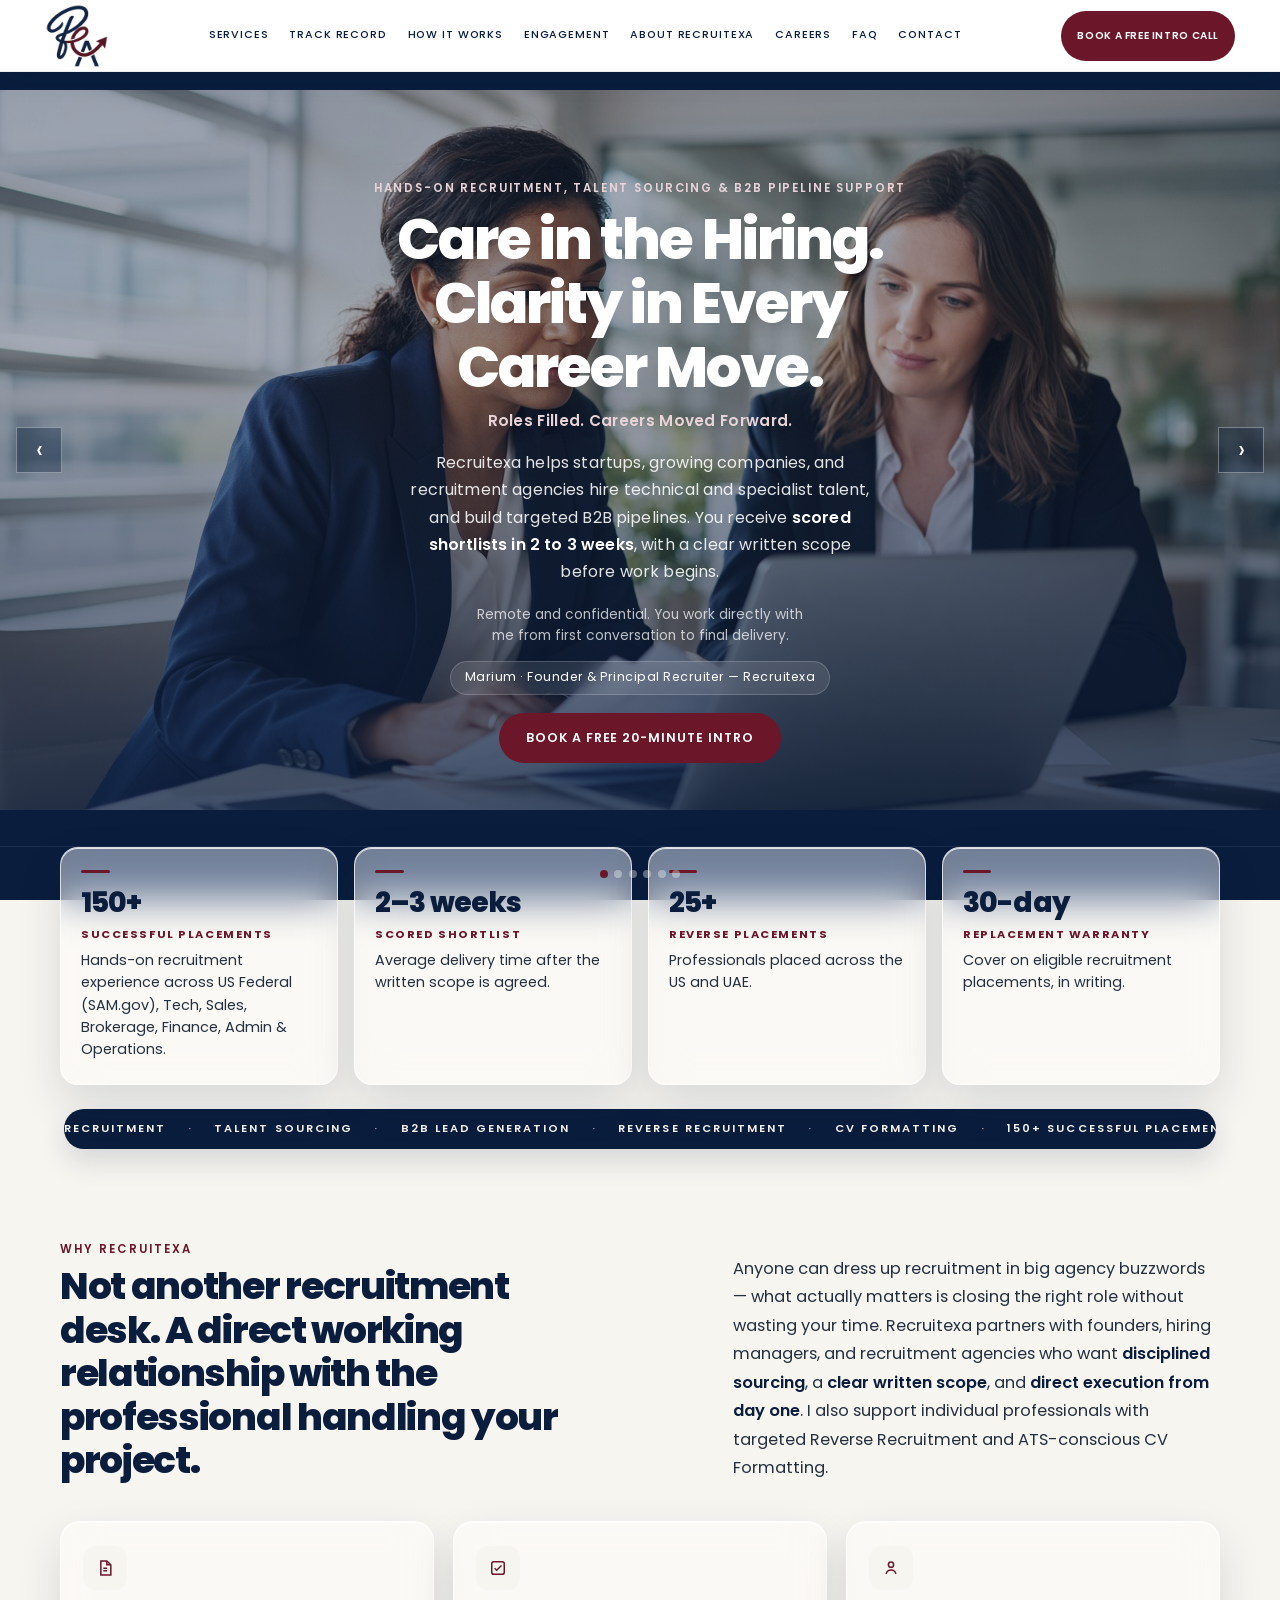
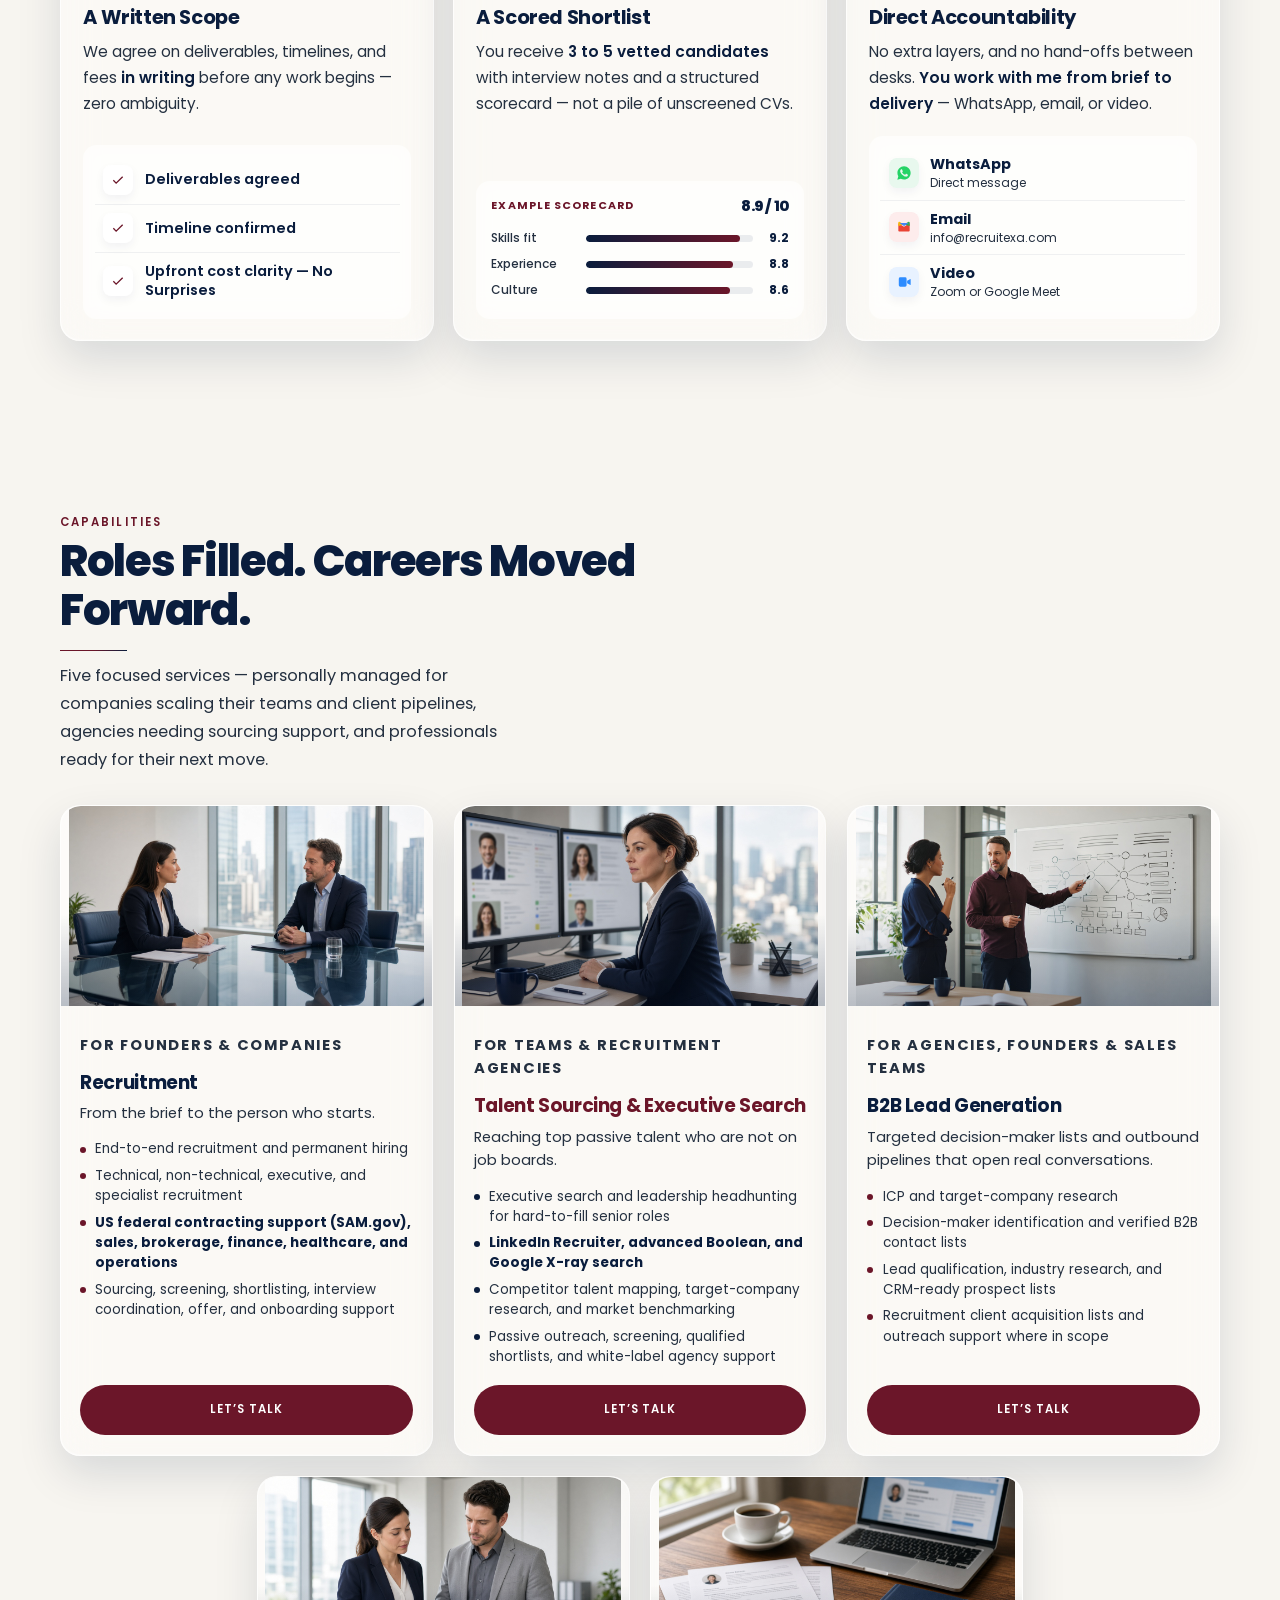
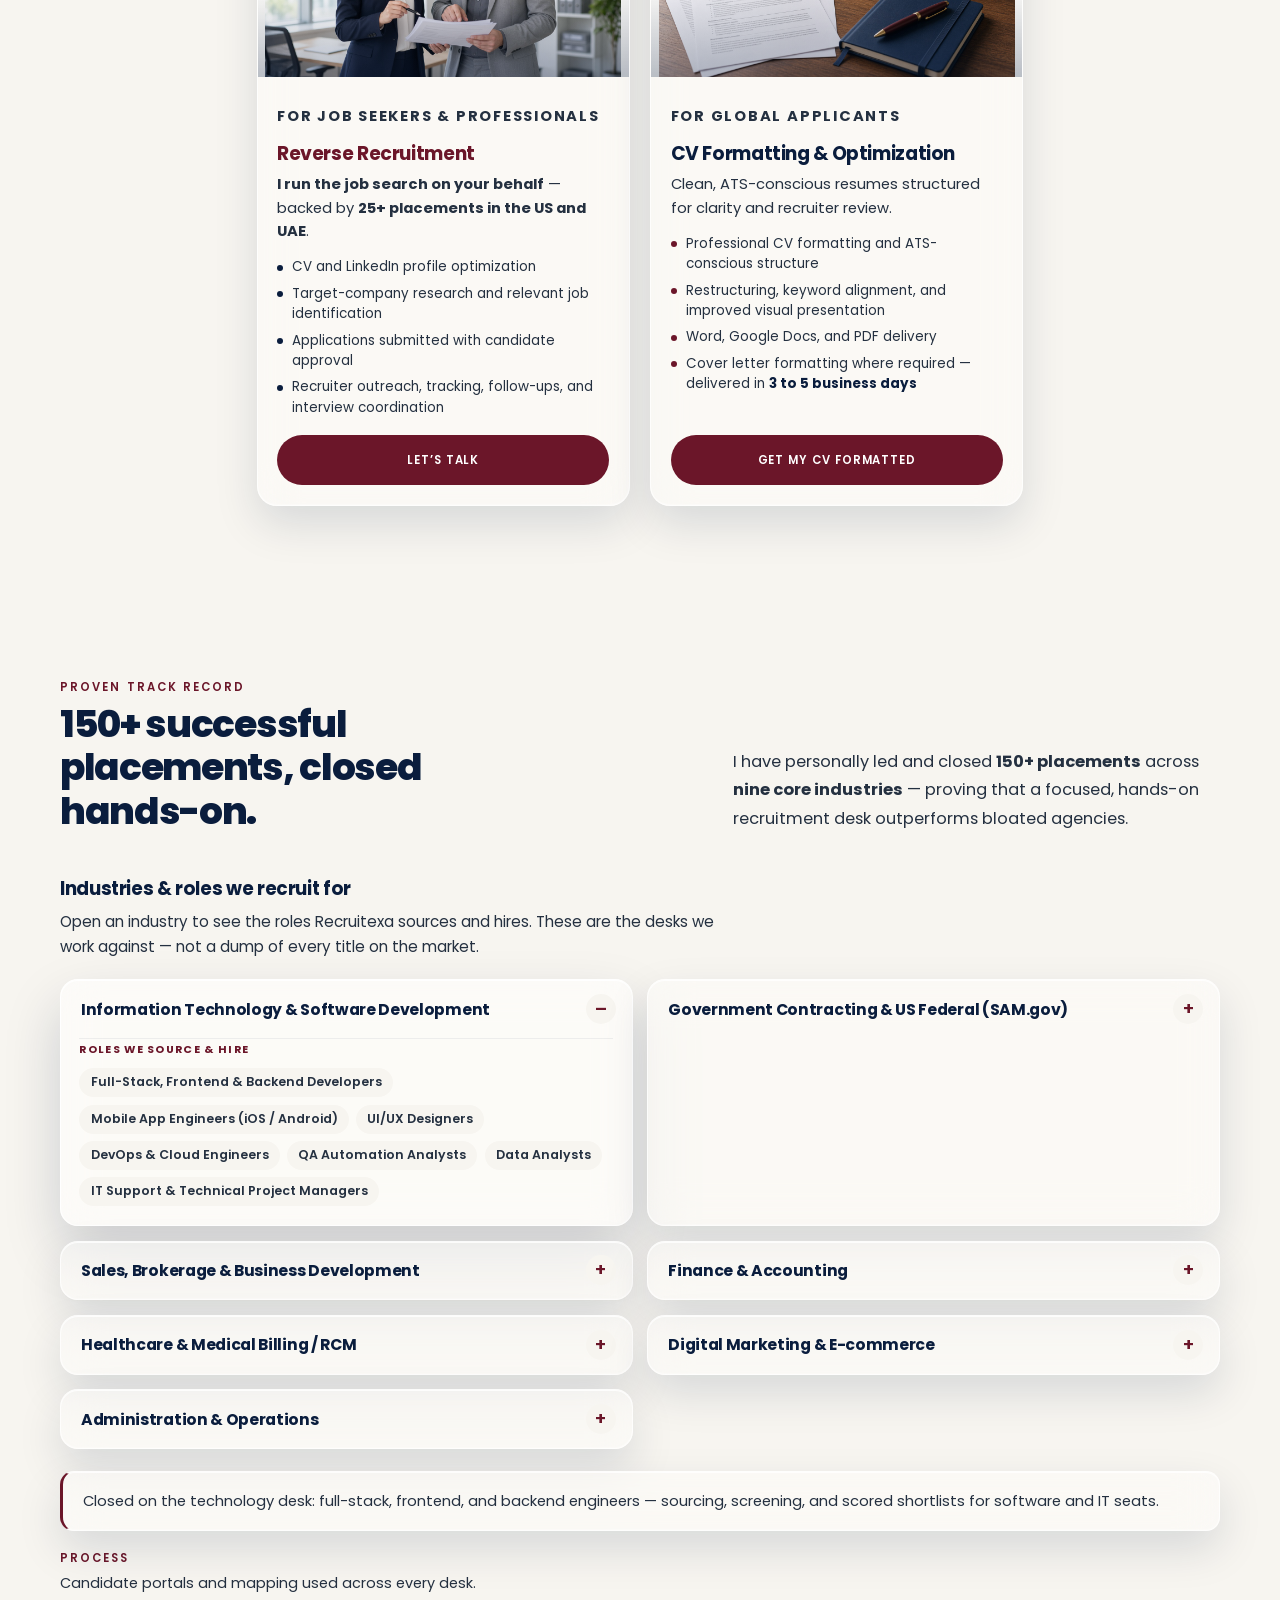
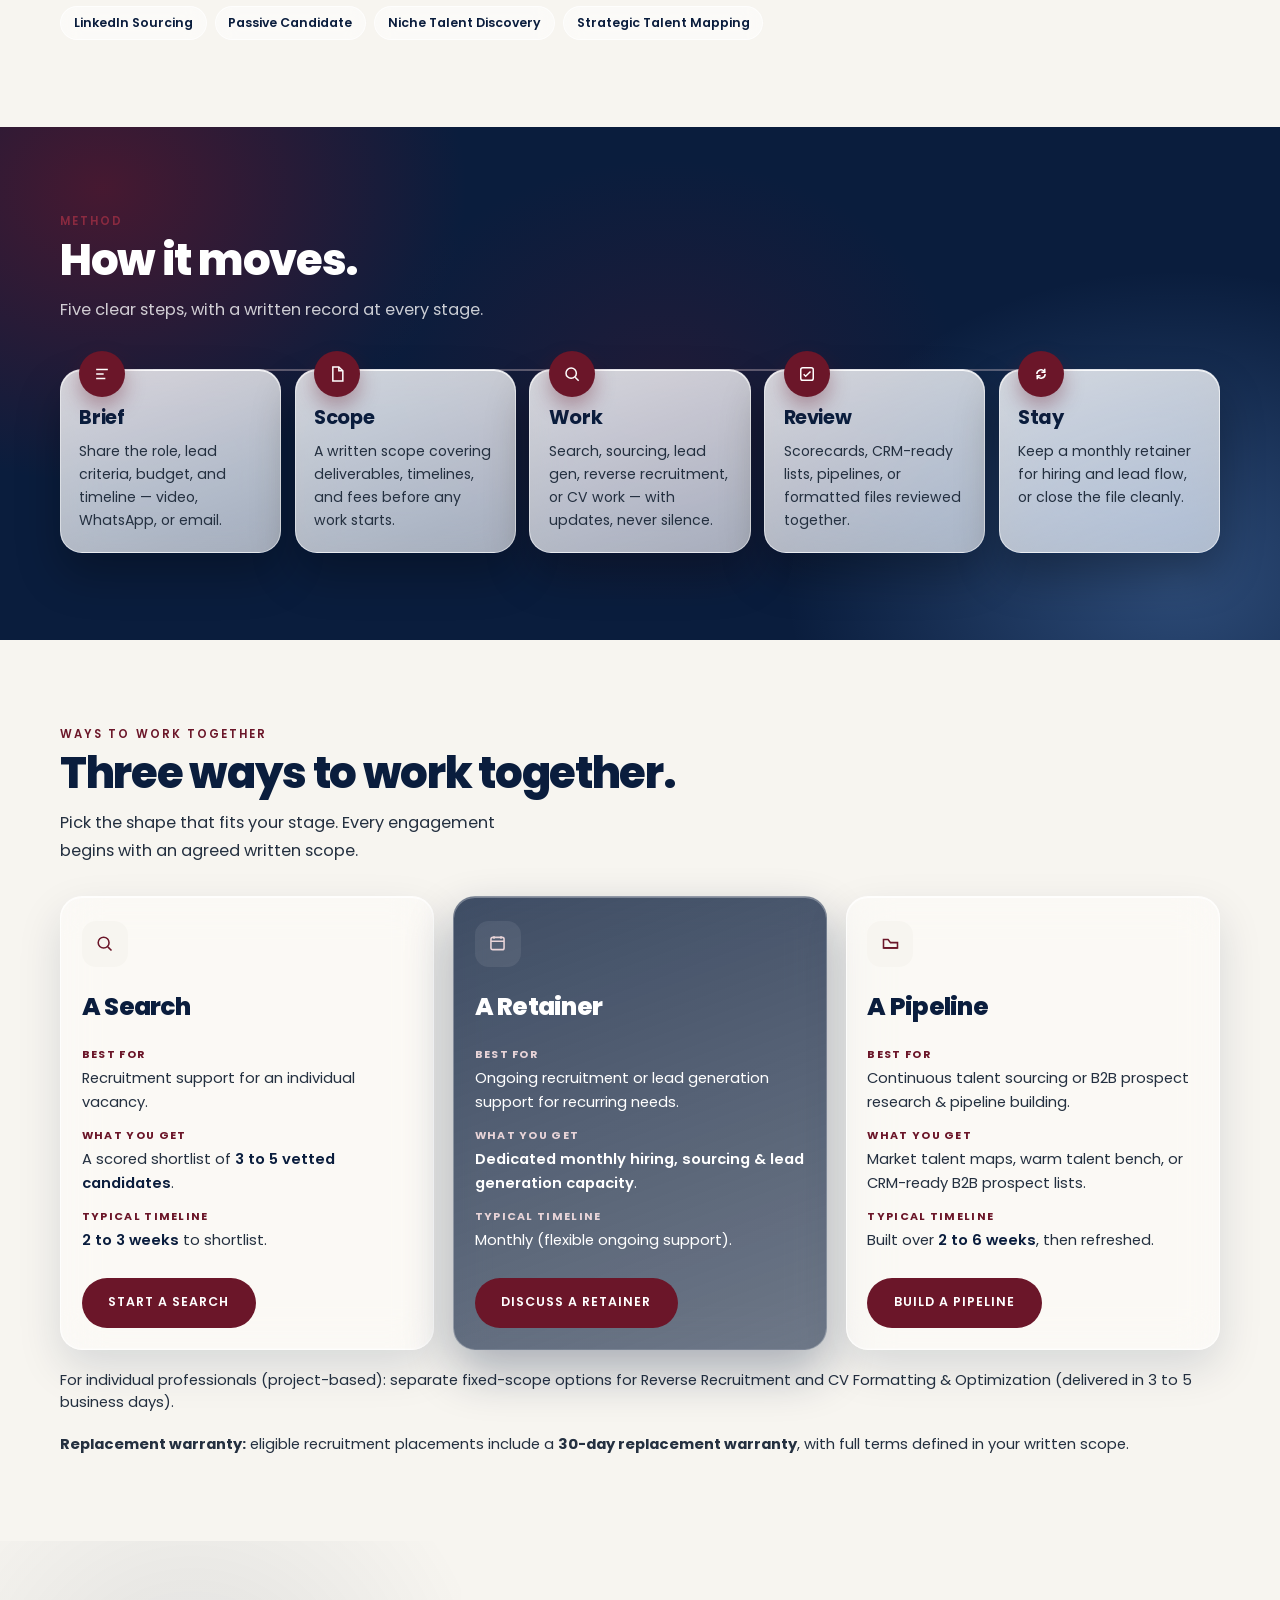
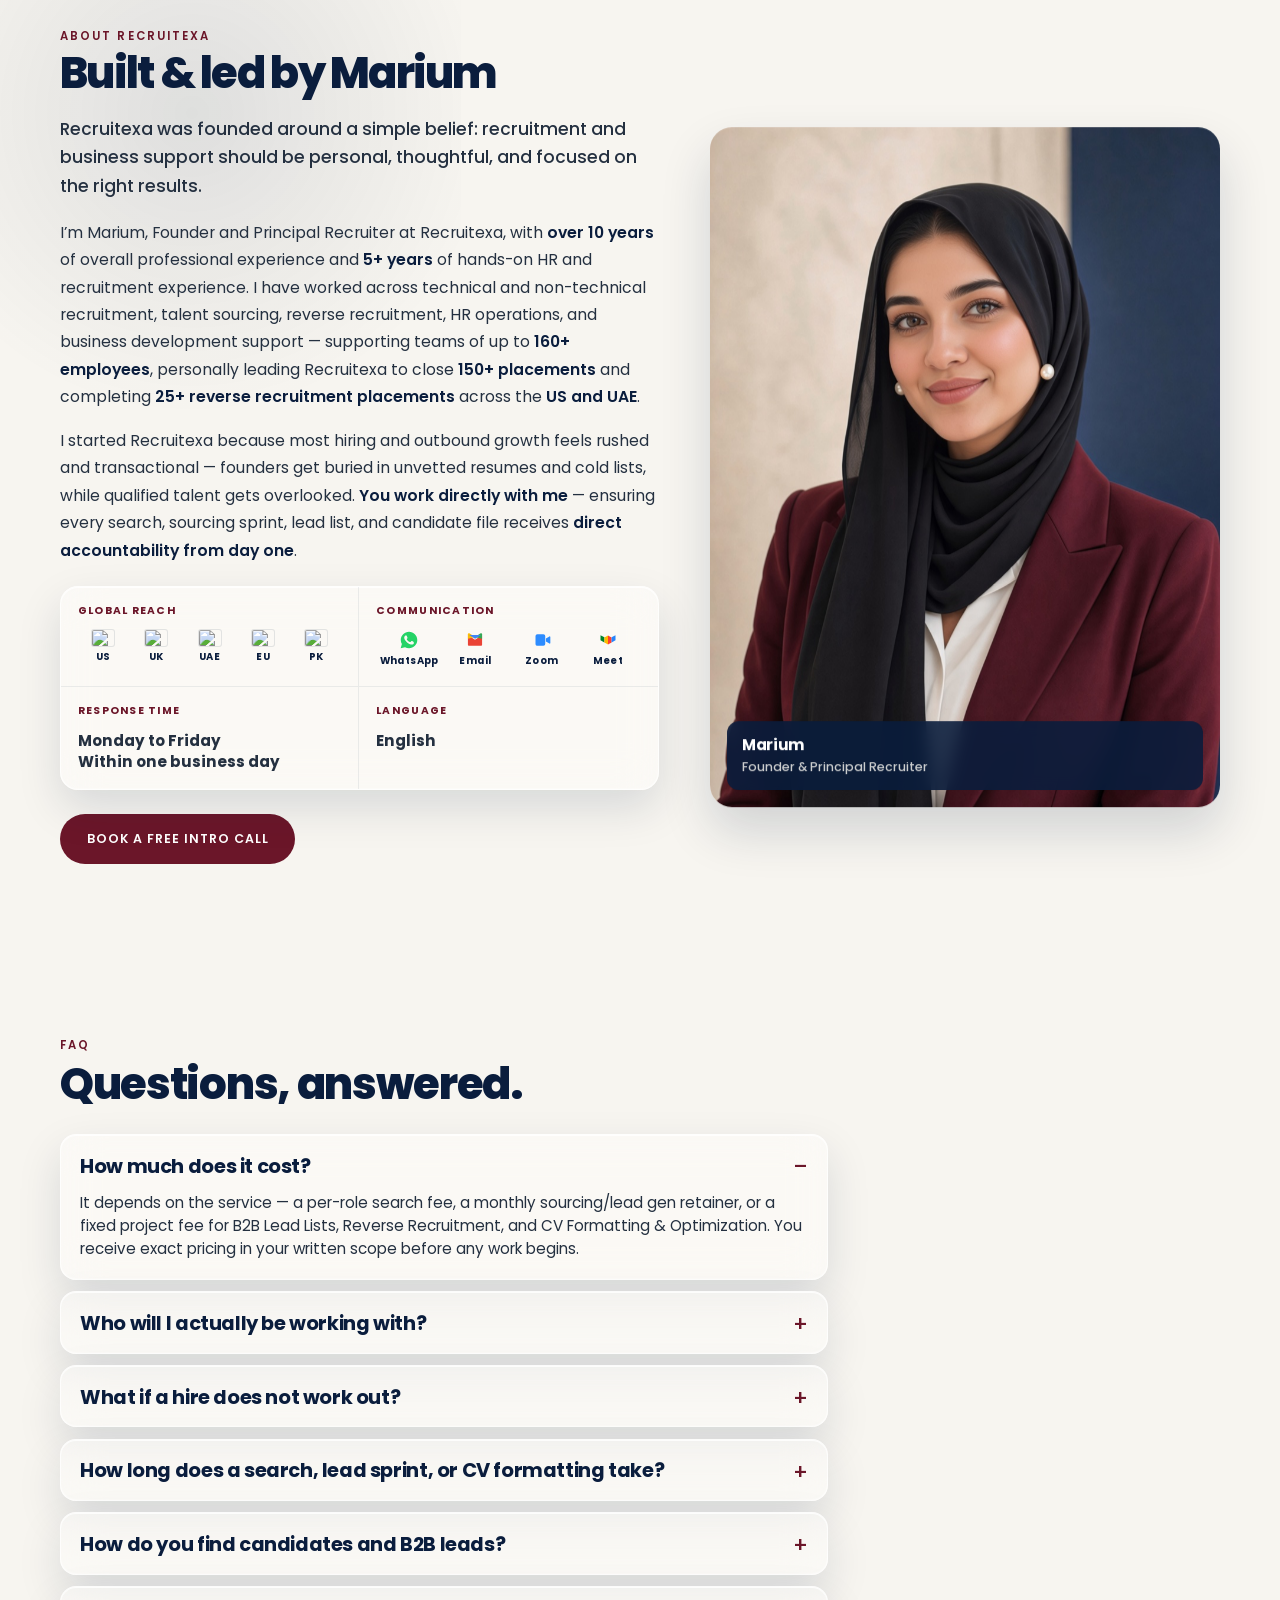
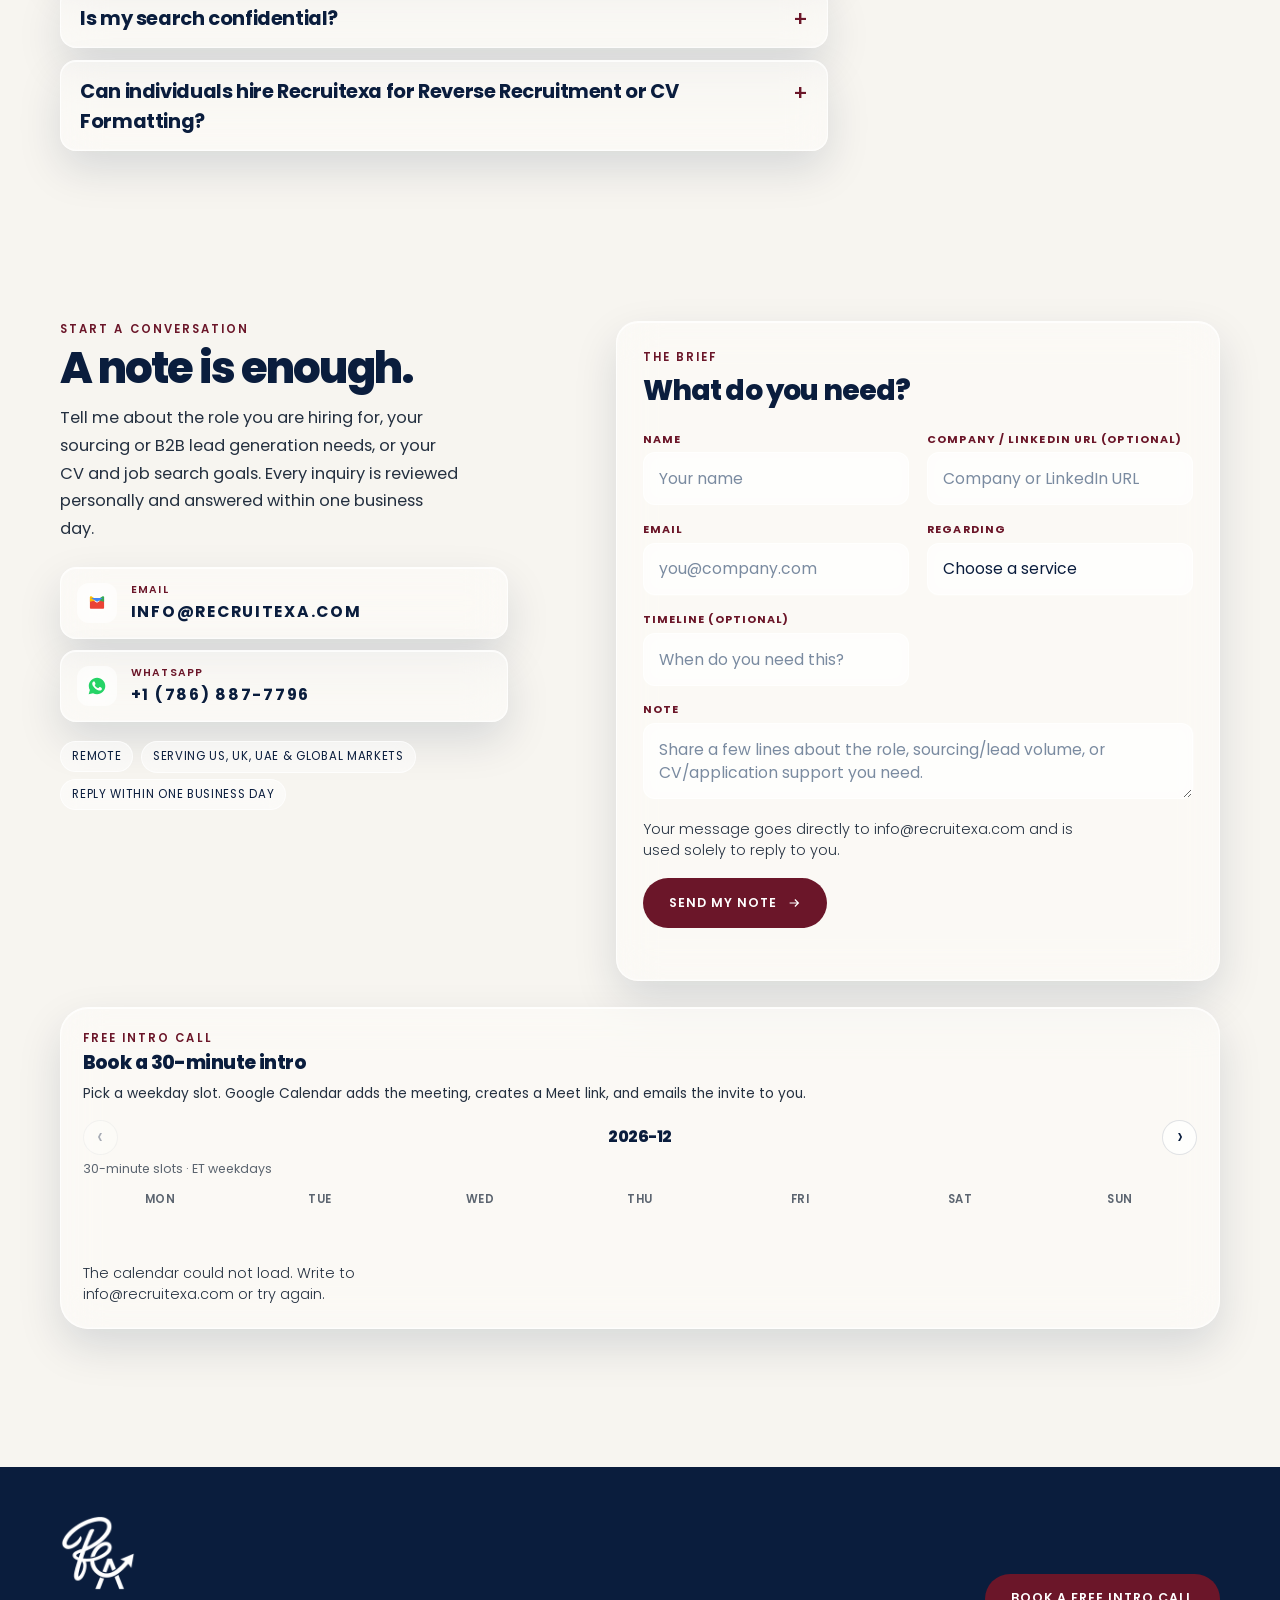
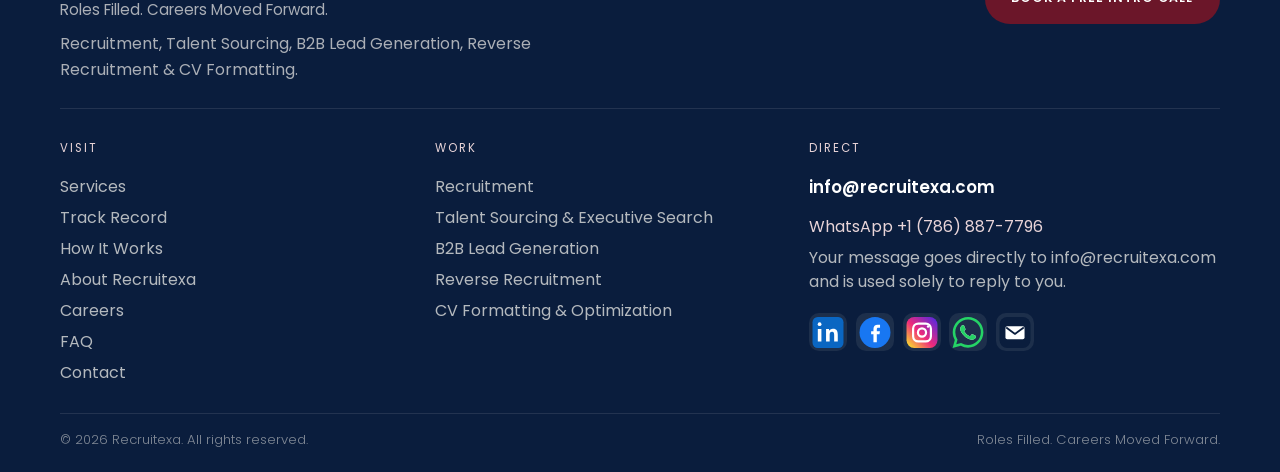
==== index.html @ 0c9798f6 "Create Google Meet links on intro bookings via Calendar API. Co-authored-by: Cursor <cursoragent@cur" ====
<!DOCTYPE html>
<html lang="en">
<head>
  <meta charset="utf-8">
  <meta name="viewport" content="width=device-width, initial-scale=1">
  <title>Recruitexa | Recruitment, Talent Sourcing, Lead Generation, Reverse Recruitment &amp; CV Formatting.</title>
  <meta name="description" content="Recruitexa has 150+ successful placements with hands-on recruitment experience across US Federal (SAM.gov), Tech, Sales, Brokerage, Finance, Admin &amp; Operations. Scored shortlists in 2 to 3 weeks with a clear written scope.">
  <meta name="theme-color" content="#0A1D3D">
  <meta property="og:title" content="Recruitexa — Roles Filled. Careers Moved Forward.">
  <meta property="og:description" content="Recruitexa has 150+ successful placements with hands-on recruitment experience across US Federal (SAM.gov), Tech, Sales, Brokerage, Finance, Admin &amp; Operations.">
  <meta property="og:type" content="website">
  <link rel="icon" href="favicon.png" type="image/png">
  <link rel="preload" as="image" href="assets/real-portrait.jpg?v=p3">
  <link rel="preconnect" href="https://fonts.googleapis.com">
  <link rel="preconnect" href="https://fonts.gstatic.com" crossorigin>
  <link href="https://fonts.googleapis.com/css2?family=Poppins:wght@400;500;600;700;800&display=swap" rel="stylesheet">
  <script>
    document.documentElement.classList.add("js");
    try {
      if (sessionStorage.getItem("aroosa-intro") === "1") {
        document.documentElement.classList.add("skip-intro");
      }
      var savedTheme = localStorage.getItem("aroosa-theme");
      document.documentElement.setAttribute("data-theme", savedTheme === "dark" ? "dark" : "light");
    } catch (err) {
      document.documentElement.setAttribute("data-theme", "light");
    }
  </script>
  <link rel="stylesheet" href="styles.css?v=112">
</head>
<body data-email="info@recruitexa.com">
  <svg class="sprite" aria-hidden="true">
    <symbol id="logo-in" viewBox="0 0 24 24">
      <rect width="24" height="24" rx="4" fill="#0A66C2"/>
      <circle cx="5.5" cy="5.6" r="1.45" fill="#fff"/>
      <path fill="#fff" d="M4.1 9.3h2.8V19H4.1zM10.1 9.3h2.68v1.32h.05c.42-.78 1.45-1.6 2.98-1.6 3.18 0 3.77 2.1 3.77 4.82V19h-2.8v-4.85c0-1.16-.02-2.65-1.62-2.65-1.62 0-1.87 1.26-1.87 2.57V19h-2.8V9.3z"/>
    </symbol>
    <symbol id="logo-fb" viewBox="0 0 24 24">
      <circle cx="12" cy="12" r="12" fill="#1877F2"/>
      <path fill="#fff" d="M13.4 19.6v-6.2h2.1l.3-2.4h-2.4V9.5c0-.7.2-1.2 1.2-1.2h1.3V6.1c-.2 0-1-.1-1.9-.1-1.9 0-3.2 1.15-3.2 3.26v1.8H9v2.4h1.8v6.2h2.6z"/>
    </symbol>
    <linearGradient id="igGrad" x1="2" y1="22" x2="22" y2="2" gradientUnits="userSpaceOnUse">
      <stop offset="0" stop-color="#f9ce34"/>
      <stop offset=".45" stop-color="#ee2a7b"/>
      <stop offset="1" stop-color="#6228d7"/>
    </linearGradient>
    <symbol id="logo-ig" viewBox="0 0 24 24">
      <rect width="24" height="24" rx="6" fill="url(#igGrad)"/>
      <rect x="5.1" y="5.1" width="13.8" height="13.8" rx="4" fill="none" stroke="#fff" stroke-width="1.7"/>
      <circle cx="12" cy="12" r="3.15" fill="none" stroke="#fff" stroke-width="1.7"/>
      <circle cx="16.7" cy="7.35" r=".95" fill="#fff"/>
    </symbol>
    <symbol id="logo-wa" viewBox="0 0 24 24">
      <path fill="#fff" d="M17.472 14.382c-.297-.149-1.758-.867-2.03-.967-.273-.099-.471-.148-.67.15-.197.297-.769.966-.94 1.164-.173.199-.347.223-.644.075-.297-.15-1.255-.463-2.39-1.475-.883-.788-1.48-1.761-1.653-2.059-.173-.297-.018-.458.13-.606.134-.133.298-.347.446-.52.149-.174.198-.298.298-.497.099-.198.05-.371-.025-.52-.075-.149-.669-1.612-.916-2.207-.242-.579-.487-.5-.669-.51-.173-.008-.371-.01-.57-.01-.198 0-.52.074-.792.372-.272.297-1.04 1.016-1.04 2.479 0 1.462 1.065 2.875 1.213 3.074.149.198 2.096 3.2 5.077 4.487.709.306 1.262.489 1.694.625.712.227 1.36.195 1.871.118.571-.085 1.758-.719 2.006-1.413.248-.694.248-1.289.173-1.413-.074-.124-.272-.198-.57-.347"/>
      <path fill="#25D366" fill-rule="evenodd" d="M17.472 14.382c-.297-.149-1.758-.867-2.03-.967-.273-.099-.471-.148-.67.15-.197.297-.769.966-.94 1.164-.173.199-.347.223-.644.075-.297-.15-1.255-.463-2.39-1.475-.883-.788-1.48-1.761-1.653-2.059-.173-.297-.018-.458.13-.606.134-.133.298-.347.446-.52.149-.174.198-.298.298-.497.099-.198.05-.371-.025-.52-.075-.149-.669-1.612-.916-2.207-.242-.579-.487-.5-.669-.51-.173-.008-.371-.01-.57-.01-.198 0-.52.074-.792.372-.272.297-1.04 1.016-1.04 2.479 0 1.462 1.065 2.875 1.213 3.074.149.198 2.096 3.2 5.077 4.487.709.306 1.262.489 1.694.625.712.227 1.36.195 1.871.118.571-.085 1.758-.719 2.006-1.413.248-.694.248-1.289.173-1.413-.074-.124-.272-.198-.57-.347m-5.421 7.403h-.004a9.87 9.87 0 0 1-5.031-1.378l-.361-.214-3.741.982.998-3.648-.235-.374a9.86 9.86 0 0 1-1.51-5.26c.001-5.45 4.436-9.884 9.888-9.884 2.64 0 5.122 1.03 6.988 2.898a9.825 9.825 0 0 1 2.893 6.994c-.003 5.45-4.435 9.884-9.885 9.884m8.413-18.297A11.815 11.815 0 0 0 12.05 0C5.495 0 .16 5.335.157 11.892c0 2.096.547 4.142 1.588 5.945L.057 24l6.305-1.654a11.882 11.882 0 0 0 5.683 1.448h.005c6.554 0 11.89-5.335 11.893-11.893a11.821 11.821 0 0 0-3.48-8.413z"/>
    </symbol>
    <symbol id="logo-mail" viewBox="0 0 24 24">
      <rect width="24" height="24" rx="6" fill="#0A1D3D"/>
      <rect x="4.6" y="7.2" width="14.8" height="10" rx="1.4" fill="#fff"/>
      <path d="M5.2 8.1 12 13.1l6.8-5" fill="none" stroke="#0A1D3D" stroke-width="1.4" stroke-linejoin="round"/>
    </symbol>
  </svg>
  <a class="skip" href="#services">Skip to the work</a>
  <aside class="ping-stack" id="ping-stack" aria-live="polite"></aside>
  <div class="progress" aria-hidden="true"></div>
  <div class="aurora" aria-hidden="true"><span></span><span></span><span></span><span></span></div>

  <div class="intro" id="intro" aria-hidden="true">
    <div class="intro-inner">
      <img class="intro-logo" src="assets/logo.png?v=ra3" alt="Recruitexa">
      <p class="intro-name">Recruitexa</p>
    </div>
  </div>

  <header class="nav" id="nav">
    <a class="wordmark" href="#top" aria-label="Recruitexa">
      <img class="brand-mark" src="assets/logo.png?v=ra3" alt="Recruitexa">
    </a>
    <nav class="nav-links" aria-label="Primary">
      <a href="#services">Services</a>
      <a href="#record">Track Record</a>
      <a href="#method">How It Works</a>
      <a href="#engage">Engagement</a>
      <a href="#about">About Recruitexa</a>
      <a href="careers.html">Careers</a>
      <a href="#faq">FAQ</a>
      <a href="#contact">Contact</a>
    </nav>
    <div class="nav-side">
      <a class="btn btn-cyan nav-mail" href="#book">Book a Free Intro Call</a>
      <button class="nav-toggle" type="button" aria-expanded="false" aria-controls="nav-panel">
        <span class="sr">Menu</span>
        <i></i><i></i><i></i>
      </button>
    </div>
  </header>

  <div class="nav-panel" id="nav-panel" hidden>
    <div class="nav-panel-inner">
      <a href="#services">Services</a>
      <a href="#record">Track Record</a>
      <a href="#method">How It Works</a>
      <a href="#engage">Engagement</a>
      <a href="#about">About Recruitexa</a>
      <a href="careers.html">Careers</a>
      <a href="#faq">FAQ</a>
      <a href="#contact">Contact</a>
      <p class="nav-panel-foot">Recruitexa · info@recruitexa.com</p>
      <button class="panel-close" type="button" data-close>Close</button>
    </div>
  </div>

  <main>
    <section class="hero" id="top">
      <div class="hero-bg" id="hero-bg" aria-hidden="true">
        <img class="is-on" src="assets/pro-people.jpg" alt="">
        <img src="assets/pro-handshake.jpg" alt="">
        <img src="assets/pro-sourcing.jpg" alt="">
        <img src="assets/pro-bd.jpg" alt="">
        <img src="assets/pro-interview.jpg" alt="">
        <img src="assets/pro-cv.jpg" alt="">
      </div>
      <div class="hero-shade" aria-hidden="true"></div>
      <div class="hero-copy">
        <p class="kicker" id="hero-kicker">Hands-on recruitment, talent sourcing &amp; B2B pipeline support</p>
        <h1 class="hero-title" id="hero-title">Care in the Hiring.<br>Clarity in Every Career Move.</h1>
        <p class="hero-diff" id="hero-diff">Roles Filled. Careers Moved Forward.</p>
        <p class="hero-lead" id="hero-lead">Recruitexa helps startups, growing companies, and recruitment agencies hire technical and specialist talent, and build targeted B2B pipelines. You receive <strong>scored shortlists in 2 to 3 weeks</strong>, with a clear written scope before work begins.</p>
        <p class="hero-trust">Remote and confidential. You work directly with me from first conversation to final delivery.</p>
        <p class="hero-caption"><span>Marium · Founder &amp; Principal Recruiter — Recruitexa</span></p>
        <a class="btn btn-cyan hero-book" href="#book">Book a Free 20-Minute Intro</a>
      </div>
      <button class="hero-ctrl prev" type="button" id="hero-prev" aria-label="Previous slide">‹</button>
      <button class="hero-ctrl next" type="button" id="hero-next" aria-label="Next slide">›</button>
      <div class="hero-dots" id="hero-dots"></div>
    </section>

    <section class="trust-bar" aria-label="Trust metrics">
      <div class="wrap trust-grid">
        <article class="trust-card reveal">
          <p class="trust-num">150+</p>
          <p class="trust-label">Successful placements</p>
          <p class="trust-note">Hands-on recruitment experience across US Federal (SAM.gov), Tech, Sales, Brokerage, Finance, Admin &amp; Operations.</p>
        </article>
        <article class="trust-card reveal" style="--d:.08s">
          <p class="trust-num">2–3 weeks</p>
          <p class="trust-label">Scored shortlist</p>
          <p class="trust-note">Average delivery time after the written scope is agreed.</p>
        </article>
        <article class="trust-card reveal" style="--d:.16s">
          <p class="trust-num">25+</p>
          <p class="trust-label">Reverse placements</p>
          <p class="trust-note">Professionals placed across the US and UAE.</p>
        </article>
        <article class="trust-card reveal" style="--d:.24s">
          <p class="trust-num">30-day</p>
          <p class="trust-label">Replacement warranty</p>
          <p class="trust-note">Cover on eligible recruitment placements, in writing.</p>
        </article>
      </div>
    </section>

    <div class="marquee" aria-hidden="true">
      <div class="marquee-track">
        <div class="marquee-group">
          <span>Recruitment</span><span>·</span>
          <span>Talent Sourcing</span><span>·</span>
          <span>B2B Lead Generation</span><span>·</span>
          <span>Reverse Recruitment</span><span>·</span>
          <span>CV Formatting</span><span>·</span>
          <span>150+ Successful Placements</span><span>·</span>
        </div>
        <div class="marquee-group">
          <span>Recruitment</span><span>·</span>
          <span>Talent Sourcing</span><span>·</span>
          <span>B2B Lead Generation</span><span>·</span>
          <span>Reverse Recruitment</span><span>·</span>
          <span>CV Formatting</span><span>·</span>
          <span>150+ Successful Placements</span><span>·</span>
        </div>
      </div>
    </div>

    <section class="section why" id="why">
      <div class="wrap">
        <div class="why-intro reveal">
          <div>
            <p class="kicker">Why Recruitexa</p>
            <h2>Not another recruitment desk. A direct working relationship with the professional handling your project.</h2>
          </div>
          <p class="section-lead">Anyone can dress up recruitment in big agency buzzwords — what actually matters is closing the right role without wasting your time. Recruitexa partners with founders, hiring managers, and recruitment agencies who want <strong>disciplined sourcing</strong>, a <strong>clear written scope</strong>, and <strong>direct execution from day one</strong>. I also support individual professionals with targeted Reverse Recruitment and ATS-conscious CV Formatting.</p>
        </div>
        <div class="why-grid">
          <article class="why-card reveal">
            <div class="why-icon" aria-hidden="true">
              <svg viewBox="0 0 24 24" fill="none" stroke="currentColor" stroke-width="1.8"><path d="M7 3.5h7.2L19 8.2V20.5H7z"/><path d="M14.2 3.5V8.2H19"/><path d="M10 12.2h4.5M10 15.4h4.5"/></svg>
            </div>
            <h3>A Written Scope</h3>
            <p>We agree on deliverables, timelines, and fees <strong>in writing</strong> before any work begins — zero ambiguity.</p>
            <div class="why-panel">
              <ul class="why-lines">
                <li>
                  <span class="why-ic" aria-hidden="true"><svg viewBox="0 0 24 24" fill="none" stroke="currentColor" stroke-width="2"><path d="M5 12.5l4.2 4.2L19 7.2"/></svg></span>
                  Deliverables agreed
                </li>
                <li>
                  <span class="why-ic" aria-hidden="true"><svg viewBox="0 0 24 24" fill="none" stroke="currentColor" stroke-width="2"><path d="M5 12.5l4.2 4.2L19 7.2"/></svg></span>
                  Timeline confirmed
                </li>
                <li>
                  <span class="why-ic" aria-hidden="true"><svg viewBox="0 0 24 24" fill="none" stroke="currentColor" stroke-width="2"><path d="M5 12.5l4.2 4.2L19 7.2"/></svg></span>
                  Upfront cost clarity — No Surprises
                </li>
              </ul>
            </div>
          </article>
          <article class="why-card reveal" style="--d:.08s">
            <div class="why-icon" aria-hidden="true">
              <svg viewBox="0 0 24 24" fill="none" stroke="currentColor" stroke-width="1.8"><rect x="4.5" y="4.5" width="15" height="15" rx="2.5"/><path d="M8 12.2l2.4 2.4L16.2 9"/></svg>
            </div>
            <h3>A Scored Shortlist</h3>
            <p>You receive <strong>3 to 5 vetted candidates</strong> with interview notes and a structured scorecard — not a pile of unscreened CVs.</p>
            <div class="why-panel score-chart" aria-hidden="true">
              <div class="score-head">
                <span>Example scorecard</span>
                <strong>8.9 / 10</strong>
              </div>
              <div class="score-row"><span>Skills fit</span><span class="score-bar"><i style="--w:92%"></i></span><b>9.2</b></div>
              <div class="score-row"><span>Experience</span><span class="score-bar"><i style="--w:88%"></i></span><b>8.8</b></div>
              <div class="score-row"><span>Culture</span><span class="score-bar"><i style="--w:86%"></i></span><b>8.6</b></div>
            </div>
          </article>
          <article class="why-card reveal" style="--d:.16s">
            <div class="why-icon" aria-hidden="true">
              <svg viewBox="0 0 24 24" fill="none" stroke="currentColor" stroke-width="1.8"><circle cx="12" cy="8" r="3.1"/><path d="M6.2 19c.7-3.1 2.8-4.7 5.8-4.7s5.1 1.6 5.8 4.7"/></svg>
            </div>
            <h3>Direct Accountability</h3>
            <p>No extra layers, and no hand-offs between desks. <strong>You work with me from brief to delivery</strong> — WhatsApp, email, or video.</p>
            <div class="why-panel">
              <ul class="why-contact">
                <li>
                  <span class="why-ic why-ic--wa" aria-hidden="true">
                    <svg viewBox="0 0 24 24"><path fill="#25D366" d="M12.04 2C6.58 2 2.13 6.45 2.13 11.91c0 1.75.46 3.45 1.32 4.95L2 22l5.25-1.38c1.45.79 3.08 1.21 4.79 1.21 5.46 0 9.91-4.45 9.91-9.91C21.95 6.45 17.5 2 12.04 2zm5.79 14.08c-.24.68-1.4 1.26-1.94 1.34-.5.08-1.13.11-1.82-.11-.42-.14-.96-.31-1.65-.61-2.9-1.26-4.79-4.18-4.94-4.37-.14-.19-1.19-1.58-1.19-3.01 0-1.43.75-2.13 1.02-2.42.26-.29.58-.36.77-.36.19 0 .38 0 .54.01.17.01.41-.07.64.49.24.57.81 1.98.88 2.12.07.14.12.31.02.5-.1.19-.14.31-.29.48-.14.17-.3.37-.43.5-.14.14-.29.29-.12.56.16.28.73 1.2 1.57 1.94 1.08.96 1.99 1.26 2.27 1.4.28.14.44.12.61-.07.16-.19.7-.81.88-1.09.19-.28.37-.23.62-.14.26.1 1.63.77 1.91.91.28.14.47.21.54.32.07.12.07.68-.17 1.36z"/></svg>
                  </span>
                  <span>
                    <strong>WhatsApp</strong>
                    <em>Direct message</em>
                  </span>
                </li>
                <li>
                  <span class="why-ic why-ic--mail" aria-hidden="true">
                    <svg viewBox="0 0 24 24"><path fill="#EA4335" d="M20.5 6.4v11.2c0 .7-.6 1.3-1.3 1.3H4.8c-.7 0-1.3-.6-1.3-1.3V6.4l8.5 5.3 8.5-5.3z"/><path fill="#FBBC04" d="M3.5 6.4V5.2c0-.7.6-1.2 1.3-1.2h.4l7 4.4-8.7 2z"/><path fill="#34A853" d="M20.5 6.4V5.2c0-.7-.6-1.2-1.3-1.2h-.4l-7 4.4 8.7 2z"/><path fill="#4285F4" d="M12.2 10.6L4.8 6H19l-6.8 4.6z"/></svg>
                  </span>
                  <span>
                    <strong>Email</strong>
                    <em>info@recruitexa.com</em>
                  </span>
                </li>
                <li>
                  <span class="why-ic why-ic--video" aria-hidden="true">
                    <svg viewBox="0 0 24 24"><path fill="#2D8CFF" d="M4.2 7.1A2.2 2.2 0 016.4 5h7.3a2.2 2.2 0 012.2 2.1v9.8a2.2 2.2 0 01-2.2 2.1H6.4A2.2 2.2 0 014.2 17V7.1z"/><path fill="#2D8CFF" d="M16.7 10.1l4.2-2.4c.5-.3 1.1.1 1.1.7v7.2c0 .6-.6 1-1.1.7l-4.2-2.4v-3.8z"/></svg>
                  </span>
                  <span>
                    <strong>Video</strong>
                    <em>Zoom or Google Meet</em>
                  </span>
                </li>
              </ul>
            </div>
          </article>
        </div>
      </div>
    </section>

    <section class="section services" id="services">
      <div class="wrap">
        <div class="section-head reveal">
          <p class="kicker">Capabilities</p>
          <h2>Roles Filled. Careers Moved Forward.</h2>
          <p class="section-lead">Five focused services — personally managed for companies scaling their teams and client pipelines, agencies needing sourcing support, and professionals ready for their next move.</p>
        </div>
        <div class="lux-strip reveal" hidden aria-hidden="true">
          <div class="lux-track">
            <img src="assets/lux-lobby.jpg" alt="">
            <img src="assets/lux-board.jpg" alt="">
            <img src="assets/lux-desk.jpg" alt="">
            <img src="assets/pro-people.jpg" alt="">
            <img src="assets/real-office.jpg" alt="">
            <img src="assets/real-portrait.jpg?v=p3" alt="">
            <img src="assets/pro-cv.jpg" alt="">
            <img src="assets/real-books.jpg" alt="">
            <img src="assets/lux-lobby.jpg" alt="">
            <img src="assets/lux-board.jpg" alt="">
            <img src="assets/lux-desk.jpg" alt="">
            <img src="assets/pro-people.jpg" alt="">
            <img src="assets/real-office.jpg" alt="">
            <img src="assets/real-portrait.jpg?v=p3" alt="">
            <img src="assets/pro-cv.jpg" alt="">
            <img src="assets/real-books.jpg" alt="">
          </div>
        </div>
        <div class="svc-grid" id="service-show">
          <article class="svc-card reveal" id="recruitment" style="--d:.04s">
            <a class="svc-media" href="service.html?id=recruitment">
              <img src="assets/pro-interview.jpg" alt="A hiring conversation across a glass boardroom table.">
            </a>
            <div class="svc-body">
              <p class="svc-for">For founders &amp; companies</p>
              <h3><a href="service.html?id=recruitment">Recruitment</a></h3>
              <p>From the brief to the person who starts.</p>
              <ul class="svc-list">
                <li>End-to-end recruitment and permanent hiring</li>
                <li>Technical, non-technical, executive, and specialist recruitment</li>
                <li class="svc-strong">US federal contracting support (SAM.gov), sales, brokerage, finance, healthcare, and operations</li>
                <li>Sourcing, screening, shortlisting, interview coordination, offer, and onboarding support</li>
              </ul>
              <a class="btn btn-cyan svc-talk" href="#contact" data-select="Recruitment">Let’s talk</a>
            </div>
          </article>
          <article class="svc-card reveal" id="talent-sourcing" style="--d:.1s">
            <a class="svc-media" href="service.html?id=talent-sourcing">
              <img src="assets/pro-sourcing.jpg" alt="A recruiter sourcing names at a bright desk.">
            </a>
            <div class="svc-body">
              <p class="svc-for">For teams &amp; recruitment agencies</p>
              <h3><a href="service.html?id=talent-sourcing">Talent Sourcing &amp; Executive Search</a></h3>
              <p>Reaching top passive talent who are not on job boards.</p>
              <ul class="svc-list">
                <li>Executive search and leadership headhunting for hard-to-fill senior roles</li>
                <li><strong>LinkedIn Recruiter, advanced Boolean, and Google X-ray search</strong></li>
                <li>Competitor talent mapping, target-company research, and market benchmarking</li>
                <li>Passive outreach, screening, qualified shortlists, and white-label agency support</li>
              </ul>
              <a class="btn btn-cyan svc-talk" href="#contact" data-select="Talent Sourcing &amp; Executive Search">Let’s talk</a>
            </div>
          </article>
          <article class="svc-card reveal" id="lead-generation" style="--d:.16s">
            <a class="svc-media" href="service.html?id=lead-generation">
              <img src="assets/pro-strategy.jpg" alt="Mapping a B2B outbound pipeline on a whiteboard.">
            </a>
            <div class="svc-body">
              <p class="svc-for">For agencies, founders &amp; sales teams</p>
              <h3><a href="service.html?id=lead-generation">B2B Lead Generation</a></h3>
              <p>Targeted decision-maker lists and outbound pipelines that open real conversations.</p>
              <ul class="svc-list">
                <li>ICP and target-company research</li>
                <li>Decision-maker identification and verified B2B contact lists</li>
                <li>Lead qualification, industry research, and CRM-ready prospect lists</li>
                <li>Recruitment client acquisition lists and outreach support where in scope</li>
              </ul>
              <a class="btn btn-cyan svc-talk" href="#contact" data-select="B2B Lead Generation">Let’s talk</a>
            </div>
          </article>
          <article class="svc-card reveal" id="reverse-recruiting" style="--d:.22s">
            <a class="svc-media" href="service.html?id=reverse-recruiting">
              <img src="assets/pro-hr.jpg" alt="Reviewing a candidate's job applications together.">
            </a>
            <div class="svc-body">
              <p class="svc-for">For job seekers &amp; professionals</p>
              <h3><a href="service.html?id=reverse-recruiting">Reverse Recruitment</a></h3>
              <p><strong>I run the job search on your behalf</strong> — backed by <strong>25+ placements in the US and UAE</strong>.</p>
              <ul class="svc-list">
                <li>CV and LinkedIn profile optimization</li>
                <li>Target-company research and relevant job identification</li>
                <li>Applications submitted with candidate approval</li>
                <li>Recruiter outreach, tracking, follow-ups, and interview coordination</li>
              </ul>
              <a class="btn btn-cyan svc-talk" href="#contact" data-select="Reverse Recruitment">Let’s talk</a>
            </div>
          </article>
          <article class="svc-card reveal" id="cv-career" style="--d:.28s">
            <a class="svc-media" href="service.html?id=cv-career">
              <img src="assets/pro-desk.jpg" alt="CVs and a notebook ready on a working desk.">
            </a>
            <div class="svc-body">
              <p class="svc-for">For global applicants</p>
              <h3><a href="service.html?id=cv-career">CV Formatting &amp; Optimization</a></h3>
              <p>Clean, ATS-conscious resumes structured for clarity and recruiter review.</p>
              <ul class="svc-list">
                <li>Professional CV formatting and ATS-conscious structure</li>
                <li>Restructuring, keyword alignment, and improved visual presentation</li>
                <li>Word, Google Docs, and PDF delivery</li>
                <li>Cover letter formatting where required — delivered in <strong>3 to 5 business days</strong></li>
              </ul>
              <a class="btn btn-cyan svc-talk" href="#contact" data-select="CV Formatting &amp; Optimization">Get My CV Formatted</a>
            </div>
          </article>
        </div>
      </div>
    </section>

    <section class="section record" id="record">
      <div class="wrap">
        <div class="record-intro reveal">
          <div>
            <p class="kicker">Proven track record</p>
            <h2>150+ successful placements, closed hands-on.</h2>
          </div>
          <p class="section-lead">I have personally led and closed <strong>150+ placements</strong> across <strong>nine core industries</strong> — proving that a focused, hands-on recruitment desk outperforms bloated agencies.</p>
        </div>
        <div class="record-block">
          <h3 class="record-sub reveal">Industries &amp; roles we recruit for</h3>
          <p class="record-hint reveal">Open an industry to see the roles Recruitexa sources and hires. These are the desks we work against — not a dump of every title on the market.</p>
          <div class="industry-acc reveal" id="industry-acc">
            <details class="industry-item" open data-note="Closed on the technology desk: full-stack, frontend, and backend engineers — sourcing, screening, and scored shortlists for software and IT seats.">
              <summary>Information Technology &amp; Software Development</summary>
              <div class="industry-body">
                <p class="industry-label">Roles we source &amp; hire</p>
                <ul>
                  <li>Full-Stack, Frontend &amp; Backend Developers</li>
                  <li>Mobile App Engineers (iOS / Android)</li>
                  <li>UI/UX Designers</li>
                  <li>DevOps &amp; Cloud Engineers</li>
                  <li>QA Automation Analysts</li>
                  <li>Data Analysts</li>
                  <li>IT Support &amp; Technical Project Managers</li>
                </ul>
              </div>
            </details>
            <details class="industry-item" data-note="Closed on the SAM.gov desk: Bid Associate and Business Development Manager — LinkedIn sourcing, portal management, federal RFP/RFQ, and proposal coordination, handled end to end.">
              <summary>Government Contracting &amp; US Federal (SAM.gov)</summary>
              <div class="industry-body">
                <p class="industry-label">Roles we source &amp; hire</p>
                <ul>
                  <li>Bid Associates</li>
                  <li>Proposal Writers &amp; Coordinators</li>
                  <li>Capture Managers</li>
                  <li>Federal Business Development Managers</li>
                  <li>Contract Specialists</li>
                  <li>Compliance Officers</li>
                  <li>SAM.gov Portal Administrators</li>
                </ul>
              </div>
            </details>
            <details class="industry-item" data-note="Closed on the sales and brokerage desk: SDRs, account executives, and business development managers — pipeline-ready talent for growth seats.">
              <summary>Sales, Brokerage &amp; Business Development</summary>
              <div class="industry-body">
                <p class="industry-label">Roles we source &amp; hire</p>
                <ul>
                  <li>B2B Sales Executives</li>
                  <li>SDRs &amp; BDRs</li>
                  <li>Account Executives</li>
                  <li>Business Development Managers</li>
                  <li>Freight &amp; Logistics Brokers</li>
                  <li>Real Estate &amp; Financial Brokerage Agents</li>
                  <li>Lead Generation Specialists</li>
                </ul>
              </div>
            </details>
            <details class="industry-item" data-note="Closed on the finance desk: accountants, bookkeepers, and financial analysts — vetted for accuracy and hands-on systems work.">
              <summary>Finance &amp; Accounting</summary>
              <div class="industry-body">
                <p class="industry-label">Roles we source &amp; hire</p>
                <ul>
                  <li>Bookkeepers (QuickBooks / Xero)</li>
                  <li>Staff &amp; Senior Accountants</li>
                  <li>Financial Analysts</li>
                  <li>AP/AR Specialists</li>
                  <li>Payroll Specialists</li>
                  <li>Tax Associates</li>
                  <li>Audit &amp; Compliance Analysts</li>
                </ul>
              </div>
            </details>
            <details class="industry-item" data-note="Closed on the healthcare desk: medical billing, RCM, and claims specialists — sourced for US healthcare operations.">
              <summary>Healthcare &amp; Medical Billing / RCM</summary>
              <div class="industry-body">
                <p class="industry-label">Roles we source &amp; hire</p>
                <ul>
                  <li>Medical Billing &amp; Coding Specialists</li>
                  <li>Revenue Cycle Management (RCM) Coordinators</li>
                  <li>Claims Denial Specialists</li>
                  <li>Medical Virtual Assistants</li>
                  <li>Patient Intake &amp; Scheduling Coordinators</li>
                  <li>Healthcare Operations Managers</li>
                </ul>
              </div>
            </details>
            <details class="industry-item" data-note="Closed on the marketing desk: performance marketers, SEO, and e-commerce managers — hired for revenue-facing seats.">
              <summary>Digital Marketing &amp; E-commerce</summary>
              <div class="industry-body">
                <p class="industry-label">Roles we source &amp; hire</p>
                <ul>
                  <li>Performance Marketers (Meta &amp; Google Ads)</li>
                  <li>SEO &amp; Content Strategists</li>
                  <li>E-commerce Store Managers (Shopify / Amazon)</li>
                  <li>Social Media Managers</li>
                  <li>Email Marketing Specialists</li>
                  <li>Brand &amp; Graphic Designers</li>
                </ul>
              </div>
            </details>
            <details class="industry-item" data-note="Closed on the operations desk: EAs, VAs, and operations managers — placed for founders who need the function to run.">
              <summary>Administration &amp; Operations</summary>
              <div class="industry-body">
                <p class="industry-label">Roles we source &amp; hire</p>
                <ul>
                  <li>Operations Managers</li>
                  <li>Executive Assistants (EAs)</li>
                  <li>Virtual Assistants (VAs)</li>
                  <li>Project Coordinators</li>
                  <li>Customer Success &amp; Support Specialists</li>
                  <li>HR &amp; Recruiting Coordinators</li>
                </ul>
              </div>
            </details>
          </div>
        </div>
        <p class="record-note reveal" id="record-note" data-default="Open an industry above to see a closed example from that desk.">Closed on the technology desk: full-stack, frontend, and backend engineers — sourcing, screening, and scored shortlists for software and IT seats.</p>
        <div class="process-portals reveal">
          <p class="kicker">Process</p>
          <p class="process-lead">Candidate portals and mapping used across every desk.</p>
          <ul>
            <li>LinkedIn Sourcing</li>
            <li>Passive Candidate</li>
            <li>Niche Talent Discovery</li>
            <li>Strategic Talent Mapping</li>
          </ul>
        </div>
      </div>
    </section>

    <section class="section method-section" id="method">
      <div class="wrap">
        <div class="section-head reveal">
          <p class="kicker">Method</p>
          <h2>How it moves.</h2>
          <p class="section-lead">Five clear steps, with a written record at every stage.</p>
        </div>
        <div class="steps-track reveal">
        <ol class="steps steps-five">
          <li style="--i:0">
            <div class="step-icon" aria-hidden="true">
              <svg viewBox="0 0 24 24" fill="none" stroke="currentColor" stroke-width="1.8"><path d="M5 6.5h14M5 12h9M5 17.5h11"/></svg>
            </div>
            <h3>Brief</h3>
            <p>Share the role, lead criteria, budget, and timeline — video, WhatsApp, or email.</p>
          </li>
          <li style="--i:1">
            <div class="step-icon" aria-hidden="true">
              <svg viewBox="0 0 24 24" fill="none" stroke="currentColor" stroke-width="1.8"><path d="M7 3.5h7.2L19 8.2V20.5H7z"/><path d="M14.2 3.5V8.2H19"/></svg>
            </div>
            <h3>Scope</h3>
            <p>A written scope covering deliverables, timelines, and fees before any work starts.</p>
          </li>
          <li style="--i:2">
            <div class="step-icon" aria-hidden="true">
              <svg viewBox="0 0 24 24" fill="none" stroke="currentColor" stroke-width="1.8"><circle cx="11" cy="11" r="6.2"/><path d="M15.8 15.8L20 20"/></svg>
            </div>
            <h3>Work</h3>
            <p>Search, sourcing, lead gen, reverse recruitment, or CV work — with updates, never silence.</p>
          </li>
          <li style="--i:3">
            <div class="step-icon" aria-hidden="true">
              <svg viewBox="0 0 24 24" fill="none" stroke="currentColor" stroke-width="1.8"><rect x="4.5" y="4.5" width="15" height="15" rx="2.5"/><path d="M8 12.2l2.4 2.4L16.2 9"/></svg>
            </div>
            <h3>Review</h3>
            <p>Scorecards, CRM-ready lists, pipelines, or formatted files reviewed together.</p>
          </li>
          <li style="--i:4">
            <div class="step-icon" aria-hidden="true">
              <svg viewBox="0 0 24 24" fill="none" stroke="currentColor" stroke-width="1.8"><path d="M7 12a5 5 0 019.5-2.2M17 12a5 5 0 01-9.5 2.2"/><path d="M16.5 5.8V9.8h-4M7.5 18.2v-4h4"/></svg>
            </div>
            <h3>Stay</h3>
            <p>Keep a monthly retainer for hiring and lead flow, or close the file cleanly.</p>
          </li>
        </ol>
        </div>
      </div>
    </section>

    <section class="section ways" id="engage">
      <div class="wrap">
        <div class="section-head reveal">
          <p class="kicker">Ways to work together</p>
          <h2>Three ways to work together.</h2>
          <p class="section-lead">Pick the shape that fits your stage. Every engagement begins with an agreed written scope.</p>
        </div>
        <div class="engage-table reveal">
          <article class="way-card way-plain">
            <div class="way-icon" aria-hidden="true">
              <svg viewBox="0 0 24 24" fill="none" stroke="currentColor" stroke-width="1.8"><circle cx="11" cy="11" r="6.2"/><path d="M15.8 15.8L20 20"/></svg>
            </div>
            <h3>A Search</h3>
            <dl class="way-meta">
              <div>
                <dt>Best for</dt>
                <dd>Recruitment support for an individual vacancy.</dd>
              </div>
              <div>
                <dt>What you get</dt>
                <dd>A scored shortlist of <strong>3 to 5 vetted candidates</strong>.</dd>
              </div>
              <div>
                <dt>Typical timeline</dt>
                <dd><strong>2 to 3 weeks</strong> to shortlist.</dd>
              </div>
            </dl>
            <a class="btn btn-cyan" href="#contact" data-select="Recruitment">Start a Search</a>
          </article>
          <article class="way-card way-plain way-plain--focus">
            <div class="way-icon" aria-hidden="true">
              <svg viewBox="0 0 24 24" fill="none" stroke="currentColor" stroke-width="1.8"><rect x="4.5" y="5" width="15" height="14" rx="2"/><path d="M8 3.8V6.5M16 3.8V6.5M4.5 9.4h15"/></svg>
            </div>
            <h3>A Retainer</h3>
            <dl class="way-meta">
              <div>
                <dt>Best for</dt>
                <dd>Ongoing recruitment or lead generation support for recurring needs.</dd>
              </div>
              <div>
                <dt>What you get</dt>
                <dd><strong>Dedicated monthly hiring, sourcing &amp; lead generation capacity</strong>.</dd>
              </div>
              <div>
                <dt>Typical timeline</dt>
                <dd>Monthly (flexible ongoing support).</dd>
              </div>
            </dl>
            <a class="btn btn-cyan" href="#contact" data-select="Monthly Retainer">Discuss a Retainer</a>
          </article>
          <article class="way-card way-plain">
            <div class="way-icon" aria-hidden="true">
              <svg viewBox="0 0 24 24" fill="none" stroke="currentColor" stroke-width="1.8"><path d="M4 17V7.5h5.2L12 11h8v6H4z"/><path d="M4 17h16"/></svg>
            </div>
            <h3>A Pipeline</h3>
            <dl class="way-meta">
              <div>
                <dt>Best for</dt>
                <dd>Continuous talent sourcing or B2B prospect research &amp; pipeline building.</dd>
              </div>
              <div>
                <dt>What you get</dt>
                <dd>Market talent maps, warm talent bench, or CRM-ready B2B prospect lists.</dd>
              </div>
              <div>
                <dt>Typical timeline</dt>
                <dd>Built over <strong>2 to 6 weeks</strong>, then refreshed.</dd>
              </div>
            </dl>
            <a class="btn btn-cyan" href="#contact" data-select="Pipeline">Build a Pipeline</a>
          </article>
        </div>
        <p class="engage-note reveal">For individual professionals (project-based): separate fixed-scope options for Reverse Recruitment and CV Formatting &amp; Optimization (delivered in 3 to 5 business days).</p>
        <p class="engage-note reveal"><strong>Replacement warranty:</strong> eligible recruitment placements include a <strong>30-day replacement warranty</strong>, with full terms defined in your written scope.</p>
      </div>
    </section>

    <section class="section skills" id="about">
      <div class="wrap">
        <div class="about-split">
          <div class="about-copy">
            <div class="section-head reveal">
              <p class="kicker">About Recruitexa</p>
              <h2>Built &amp; led by Marium</h2>
            </div>
            <p class="about-belief reveal">Recruitexa was founded around a simple belief: recruitment and business support should be personal, thoughtful, and focused on the right results.</p>
            <p class="about-body reveal">I’m Marium, Founder and Principal Recruiter at Recruitexa, with <strong>over 10 years</strong> of overall professional experience and <strong>5+ years</strong> of hands-on HR and recruitment experience. I have worked across technical and non-technical recruitment, talent sourcing, reverse recruitment, HR operations, and business development support — supporting teams of up to <strong>160+ employees</strong>, personally leading Recruitexa to close <strong>150+ placements</strong> and completing <strong>25+ reverse recruitment placements</strong> across the <strong>US and UAE</strong>.</p>
            <p class="about-body reveal">I started Recruitexa because most hiring and outbound growth feels rushed and transactional — founders get buried in unvetted resumes and cold lists, while qualified talent gets overlooked. <strong>You work directly with me</strong> — ensuring every search, sourcing sprint, lead list, and candidate file receives <strong>direct accountability from day one</strong>.</p>
            <div class="facts-board reveal">
              <article>
                <p class="fact-k">Global reach</p>
                <ul class="flag-line">
                  <li><img src="https://flagcdn.com/us.svg" alt="United States"><b>US</b></li>
                  <li><img src="https://flagcdn.com/gb.svg" alt="United Kingdom"><b>UK</b></li>
                  <li><img src="https://flagcdn.com/ae.svg" alt="United Arab Emirates"><b>UAE</b></li>
                  <li><img src="https://flagcdn.com/eu.svg" alt="Europe"><b>EU</b></li>
                  <li><img src="https://flagcdn.com/pk.svg" alt="Pakistan"><b>PK</b></li>
                </ul>
              </article>
              <article>
                <p class="fact-k">Communication</p>
                <ul class="comm-line">
                  <li title="WhatsApp">
                    <svg viewBox="0 0 24 24" aria-hidden="true"><path fill="#25D366" d="M12.04 2C6.58 2 2.13 6.45 2.13 11.91c0 1.75.46 3.45 1.32 4.95L2 22l5.25-1.38c1.45.79 3.08 1.21 4.79 1.21 5.46 0 9.91-4.45 9.91-9.91C21.95 6.45 17.5 2 12.04 2zm5.79 14.08c-.24.68-1.4 1.26-1.94 1.34-.5.08-1.13.11-1.82-.11-.42-.14-.96-.31-1.65-.61-2.9-1.26-4.79-4.18-4.94-4.37-.14-.19-1.19-1.58-1.19-3.01 0-1.43.75-2.13 1.02-2.42.26-.29.58-.36.77-.36.19 0 .38 0 .54.01.17.01.41-.07.64.49.24.57.81 1.98.88 2.12.07.14.12.31.02.5-.1.19-.14.31-.29.48-.14.17-.3.37-.43.5-.14.14-.29.29-.12.56.16.28.73 1.2 1.57 1.94 1.08.96 1.99 1.26 2.27 1.4.28.14.44.12.61-.07.16-.19.7-.81.88-1.09.19-.28.37-.23.62-.14.26.1 1.63.77 1.91.91.28.14.47.21.54.32.07.12.07.68-.17 1.36z"/></svg>
                    <b>WhatsApp</b>
                  </li>
                  <li title="Email">
                    <svg viewBox="0 0 24 24" aria-hidden="true"><path fill="#EA4335" d="M20.5 6.4v11.2c0 .7-.6 1.3-1.3 1.3H4.8c-.7 0-1.3-.6-1.3-1.3V6.4l8.5 5.3 8.5-5.3z"/><path fill="#FBBC04" d="M3.5 6.4V5.2c0-.7.6-1.2 1.3-1.2h.4l7 4.4-8.7 2z"/><path fill="#34A853" d="M20.5 6.4V5.2c0-.7-.6-1.2-1.3-1.2h-.4l-7 4.4 8.7 2z"/><path fill="#4285F4" d="M12.2 10.6L4.8 6H19l-6.8 4.6z"/></svg>
                    <b>Email</b>
                  </li>
                  <li title="Zoom">
                    <svg viewBox="0 0 24 24" aria-hidden="true"><path fill="#2D8CFF" d="M4.2 7.1A2.2 2.2 0 016.4 5h7.3a2.2 2.2 0 012.2 2.1v9.8a2.2 2.2 0 01-2.2 2.1H6.4A2.2 2.2 0 014.2 17V7.1z"/><path fill="#2D8CFF" d="M16.7 10.1l4.2-2.4c.5-.3 1.1.1 1.1.7v7.2c0 .6-.6 1-1.1.7l-4.2-2.4v-3.8z"/></svg>
                    <b>Zoom</b>
                  </li>
                  <li title="Google Meet">
                    <svg viewBox="0 0 24 24" aria-hidden="true"><path fill="#00832D" d="M3 12.2l4.7 2.7V8.8L3 6.4v5.8z"/><path fill="#FFBA00" d="M7.7 14.9L12 17.4V6.6L7.7 9.1v5.8z"/><path fill="#FF3E30" d="M12 17.4l4.3-2.5V9.1L12 6.6v10.8z"/><path fill="#2684FC" d="M16.3 14.9L21 12.2V6.4l-4.7 2.4v6.1z"/></svg>
                    <b>Meet</b>
                  </li>
                </ul>
              </article>
              <article>
                <p class="fact-k">Response time</p>
                <p class="fact-v">Monday to Friday<br>Within one business day</p>
              </article>
              <article>
                <p class="fact-k">Language</p>
                <p class="fact-v">English</p>
              </article>
            </div>
            <a class="btn btn-cyan" href="#book">Book a Free Intro Call</a>
          </div>
          <figure class="about-photo reveal">
            <img src="assets/real-portrait.jpg?v=p3" alt="Marium, Founder and Principal Recruiter at Recruitexa">
            <figcaption>
              <strong>Marium</strong>
              <span>Founder &amp; Principal Recruiter</span>
            </figcaption>
          </figure>
        </div>
      </div>
    </section>

    <section class="section faq-section" id="faq">
      <div class="wrap">
        <div class="section-head reveal">
          <p class="kicker">FAQ</p>
          <h2>Questions, answered.</h2>
        </div>
        <div class="faq-list">
          <details class="faq-item reveal" open>
            <summary>How much does it cost?</summary>
            <p>It depends on the service — a per-role search fee, a monthly sourcing/lead gen retainer, or a fixed project fee for B2B Lead Lists, Reverse Recruitment, and CV Formatting &amp; Optimization. You receive exact pricing in your written scope before any work begins.</p>
          </details>
          <details class="faq-item reveal">
            <summary>Who will I actually be working with?</summary>
            <p>You work directly with me (Marium) from your initial brief through final shortlisting and delivery — your project is never passed between departments or junior coordinators.</p>
          </details>
          <details class="faq-item reveal">
            <summary>What if a hire does not work out?</summary>
            <p>Eligible recruitment placements include a 30-day replacement warranty, with full replacement terms clearly outlined in your written scope.</p>
          </details>
          <details class="faq-item reveal">
            <summary>How long does a search, lead sprint, or CV formatting take?</summary>
            <p>Most scored shortlists are delivered within 2 to 3 weeks of agreeing on the scope, verified B2B lead lists within 5 to 10 business days, and CV Formatting within 3 to 5 business days.</p>
          </details>
          <details class="faq-item reveal">
            <summary>How do you find candidates and B2B leads?</summary>
            <p>Beyond active networks, I use advanced LinkedIn Recruiter, LinkedIn Sales Navigator, Boolean, and X-ray search techniques to identify passive talent and verified decision-makers who are not reachable through generic databases. Every candidate is vetted against a custom scorecard, and every lead list is qualified against your Ideal Customer Profile (ICP).</p>
          </details>
          <details class="faq-item reveal">
            <summary>Is my search confidential?</summary>
            <p>Yes. Your initial conversation is strictly confidential, and I regularly conduct quiet searches without disclosing your company name until candidates are vetted and approved by you.</p>
          </details>
          <details class="faq-item reveal">
            <summary>Can individuals hire Recruitexa for Reverse Recruitment or CV Formatting?</summary>
            <p>Yes. Both Reverse Recruitment and CV Formatting &amp; Optimization are open to individual professionals targeting US, UAE, UK, or global remote roles.</p>
          </details>
        </div>
      </div>
    </section>

    <section class="contact" id="contact">
      <div class="wrap contact-wrap">
        <div class="contact-copy">
          <p class="kicker">Start a conversation</p>
          <h2>A note is enough.</h2>
          <p class="contact-lead">Tell me about the role you are hiring for, your sourcing or B2B lead generation needs, or your CV and job search goals. Every inquiry is reviewed personally and answered within one business day.</p>
          <div class="contact-channels">
            <a class="channel" href="mailto:info@recruitexa.com">
              <span class="channel-ic" aria-hidden="true">
                <svg viewBox="0 0 24 24"><path fill="#EA4335" d="M20.5 6.4v11.2c0 .7-.6 1.3-1.3 1.3H4.8c-.7 0-1.3-.6-1.3-1.3V6.4l8.5 5.3 8.5-5.3z"/><path fill="#FBBC04" d="M3.5 6.4V5.2c0-.7.6-1.2 1.3-1.2h.4l7 4.4-8.7 2z"/><path fill="#34A853" d="M20.5 6.4V5.2c0-.7-.6-1.2-1.3-1.2h-.4l-7 4.4 8.7 2z"/><path fill="#4285F4" d="M12.2 10.6L4.8 6H19l-6.8 4.6z"/></svg>
              </span>
              <span class="channel-copy">
                <span>Email</span>
                <strong data-email-link>info@recruitexa.com</strong>
              </span>
            </a>
            <a class="channel" href="https://wa.me/17868877796">
              <span class="channel-ic" aria-hidden="true">
                <svg viewBox="0 0 24 24"><path fill="#25D366" d="M12.04 2C6.58 2 2.13 6.45 2.13 11.91c0 1.75.46 3.45 1.32 4.95L2 22l5.25-1.38c1.45.79 3.08 1.21 4.79 1.21 5.46 0 9.91-4.45 9.91-9.91C21.95 6.45 17.5 2 12.04 2zm5.79 14.08c-.24.68-1.4 1.26-1.94 1.34-.5.08-1.13.11-1.82-.11-.42-.14-.96-.31-1.65-.61-2.9-1.26-4.79-4.18-4.94-4.37-.14-.19-1.19-1.58-1.19-3.01 0-1.43.75-2.13 1.02-2.42.26-.29.58-.36.77-.36.19 0 .38 0 .54.01.17.01.41-.07.64.49.24.57.81 1.98.88 2.12.07.14.12.31.02.5-.1.19-.14.31-.29.48-.14.17-.3.37-.43.5-.14.14-.29.29-.12.56.16.28.73 1.2 1.57 1.94 1.08.96 1.99 1.26 2.27 1.4.28.14.44.12.61-.07.16-.19.7-.81.88-1.09.19-.28.37-.23.62-.14.26.1 1.63.77 1.91.91.28.14.47.21.54.32.07.12.07.68-.17 1.36z"/></svg>
              </span>
              <span class="channel-copy">
                <span>WhatsApp</span>
                <strong>+1 (786) 887-7796</strong>
              </span>
            </a>
          </div>
          <ul class="contact-points">
            <li>Remote</li>
            <li>Serving US, UK, UAE &amp; global markets</li>
            <li>Reply within one business day</li>
          </ul>
        </div>
        <div class="contact-panel">
          <form id="brief" action="send.php" method="post" novalidate>
            <p class="kicker">The brief</p>
            <h3 class="form-title">What do you need?</h3>
            <div class="form-grid">
              <label class="field">
                <span>Name</span>
                <input name="name" type="text" autocomplete="name" maxlength="120" required placeholder="Your name">
              </label>
              <label class="field">
                <span>Company / LinkedIn URL (optional)</span>
                <input name="company" type="text" autocomplete="organization" maxlength="160" placeholder="Company or LinkedIn URL">
              </label>
              <label class="field">
                <span>Email</span>
                <input name="email" type="email" autocomplete="email" maxlength="160" required placeholder="you@company.com">
              </label>
              <label class="field">
                <span>Regarding</span>
                <select name="service" required>
                  <option value="" selected disabled>Choose a service</option>
                  <option>Recruitment</option>
                  <option>Talent Sourcing &amp; Executive Search</option>
                  <option>B2B Lead Generation</option>
                  <option>Reverse Recruitment</option>
                  <option>CV Formatting &amp; Optimization</option>
                  <option>Monthly Retainer</option>
                  <option>Pipeline</option>
                  <option>Not sure yet, please advise</option>
                </select>
              </label>
              <label class="field">
                <span>Timeline (optional)</span>
                <input name="timeline" type="text" maxlength="160" placeholder="When do you need this?">
              </label>
              <label class="field field-wide">
                <span>Note</span>
                <textarea name="message" maxlength="4000" required placeholder="Share a few lines about the role, sourcing/lead volume, or CV/application support you need."></textarea>
              </label>
            </div>
            <div class="hp" aria-hidden="true">
              <label>Leave this blank<input name="website" type="text" tabindex="-1" autocomplete="off"></label>
            </div>
            <div class="form-actions">
              <p class="form-hint">Your message goes directly to info@recruitexa.com and is used solely to reply to you.</p>
              <button class="btn btn-cyan" type="submit">Send My Note
                <svg viewBox="0 0 16 16" aria-hidden="true"><path d="M3 8h10M9 4l4 4-4 4" fill="none" stroke="currentColor" stroke-width="1.4"/></svg>
              </button>
            </div>
            <p class="form-note" id="form-note" role="status"></p>
          </form>
          <div class="form-success" id="form-success" hidden tabindex="-1">
            <p class="kicker">Sent</p>
            <h3>Thank you. Your note has been received, and I will reply within one business day.</h3>
            <p>It will arrive at <a href="mailto:info@recruitexa.com" data-email-link>info@recruitexa.com</a>.</p>
            <button class="btn btn-cyan" type="button" id="write-again">Write another</button>
          </div>
        </div>
      </div>
      <div class="wrap intro-cal" id="book">
        <p class="kicker">Free intro call</p>
        <h3>Book a 30-minute intro</h3>
        <p class="intro-cal-note">Pick a weekday slot. Google Calendar adds the meeting, creates a Meet link, and emails the invite to you.</p>
        <div class="rx-cal" data-calendar>
          <div class="rx-cal-head">
            <button type="button" class="rx-cal-nav" data-cal-prev aria-label="Previous month">‹</button>
            <p class="rx-cal-month" data-cal-month></p>
            <button type="button" class="rx-cal-nav" data-cal-next aria-label="Next month">›</button>
          </div>
          <p class="rx-cal-tz" data-cal-tz></p>
          <div class="rx-cal-weekdays" aria-hidden="true"><span>Mon</span><span>Tue</span><span>Wed</span><span>Thu</span><span>Fri</span><span>Sat</span><span>Sun</span></div>
          <div class="rx-cal-grid" data-cal-days></div>
          <p class="rx-cal-picked" data-cal-picked></p>
          <div class="rx-cal-slots" data-cal-slots></div>
          <form class="rx-cal-form" data-cal-form hidden>
            <label class="field"><span>Name</span><input name="name" type="text" maxlength="120" required autocomplete="name" placeholder="Your name"></label>
            <label class="field"><span>Email</span><input name="email" type="email" maxlength="160" required autocomplete="email" placeholder="you@company.com"></label>
            <label class="field field-wide"><span>Note (optional)</span><textarea name="note" maxlength="800" rows="3" placeholder="What should we cover on the call?"></textarea></label>
            <div class="hp" aria-hidden="true"><label>Leave this blank<input name="website" type="text" tabindex="-1" autocomplete="off"></label></div>
            <button class="btn btn-cyan" type="submit">Confirm booking</button>
          </form>
          <p class="form-note" data-cal-note role="status"></p>
          <div class="rx-cal-ok" data-cal-ok hidden>
            <p class="kicker">Booked</p>
            <h4 data-cal-when></h4>
            <p data-cal-meet-wrap hidden>Join with Google Meet: <a data-cal-meet href="#" target="_blank" rel="noopener">Open Meet</a></p>
            <p>A calendar invite also goes to your email from Google. Recruitexa has the same booking in info@recruitexa.com.</p>
          </div>
        </div>
      </div>
    </section>
  </main>

  <footer class="footer">
    <div class="wrap footer-top">
      <div>
        <a class="wordmark" href="#top" aria-label="Recruitexa">
          <img class="brand-mark" src="assets/logo.png?v=ra3" alt="Recruitexa">
        </a>
        <p class="footer-tag">Roles Filled. Careers Moved Forward.</p>
        <p>Recruitment, Talent Sourcing, B2B Lead Generation, Reverse Recruitment &amp; CV Formatting.</p>
      </div>
      <a class="btn btn-cyan" href="#book">Book a Free Intro Call</a>
    </div>
    <div class="wrap footer-grid">
      <div>
        <p class="kicker">Visit</p>
        <a href="#services">Services</a>
        <a href="#record">Track Record</a>
        <a href="#method">How It Works</a>
        <a href="#about">About Recruitexa</a>
        <a href="careers.html">Careers</a>
        <a href="#faq">FAQ</a>
        <a href="#contact">Contact</a>
      </div>
      <div>
        <p class="kicker">Work</p>
        <a href="service.html?id=recruitment">Recruitment</a>
        <a href="service.html?id=talent-sourcing">Talent Sourcing &amp; Executive Search</a>
        <a href="service.html?id=lead-generation">B2B Lead Generation</a>
        <a href="service.html?id=reverse-recruiting">Reverse Recruitment</a>
        <a href="service.html?id=cv-career">CV Formatting &amp; Optimization</a>
      </div>
      <div class="footer-email">
        <p class="kicker">Direct</p>
        <a class="footer-mail" href="mailto:info@recruitexa.com" data-email-link>info@recruitexa.com</a>
        <a href="https://wa.me/17868877796">WhatsApp +1 (786) 887-7796</a>
        <p>Your message goes directly to info@recruitexa.com and is used solely to reply to you.</p>
        <div class="socials">
          <a class="soc-in" href="https://www.linkedin.com/company/recruitexa" aria-label="LinkedIn" target="_blank" rel="noopener noreferrer"><svg aria-hidden="true"><use href="#logo-in"/></svg></a>
          <a class="soc-fb" href="https://www.facebook.com/profile.php?id=61596615153483" aria-label="Facebook" target="_blank" rel="noopener noreferrer"><svg aria-hidden="true"><use href="#logo-fb"/></svg></a>
          <a class="soc-ig" href="https://www.instagram.com/recruitexa/" aria-label="Instagram" target="_blank" rel="noopener noreferrer"><svg aria-hidden="true"><use href="#logo-ig"/></svg></a>
          <a class="soc-wa" href="https://wa.me/17868877796" aria-label="WhatsApp" target="_blank" rel="noopener noreferrer"><svg aria-hidden="true"><use href="#logo-wa"/></svg></a>
          <a class="soc-mail" href="mailto:info@recruitexa.com" data-email-link aria-label="Email"><svg aria-hidden="true"><use href="#logo-mail"/></svg></a>
        </div>
      </div>
    </div>
    <div class="wrap footer-base">
      <p>© <span data-year>2026</span> Recruitexa. All rights reserved.</p>
      <p>Roles Filled. Careers Moved Forward.</p>
    </div>
  </footer>

  <script src="main.js?v=48"></script>
</body>
</html>
---- styles.css ----
:root {
  --ice: #F7F5F0;
  --white: #FFFFFF;
  --navy: #0A1D3D;
  --navy-2: #0A1D3D;
  --blue: #6B1629;
  --blue-deep: #6B1629;
  --sky: #F7F5F0;
  --line: rgba(107, 22, 41, 0.16);
  --muted: #5c6570;
  --text: #0A1D3D;
  --deep: #0A1D3D;
  --danger: #b42318;
  --glass: rgba(247, 245, 240, 0.78);
  --glass-strong: rgba(255, 255, 255, 0.94);
  --sheen: rgba(255, 255, 255, 0.55);
  --orb: rgba(107, 22, 41, 0.28);
  --orb-2: rgba(10, 29, 61, 0.22);
  --orb-3: rgba(10, 29, 61, 0.14);
  --serif: "Poppins", "Segoe UI", sans-serif;
  --sans: "Poppins", "Segoe UI", sans-serif;
  --cyan: #0A1D3D;
  --maroon: #6B1629;
  --pad: clamp(1.15rem, 3.5vw, 3.5rem);
  --nav: 4.5rem;
  --ease: cubic-bezier(0.22, 1, 0.36, 1);
  --radius: 22px;
}

html[data-theme="dark"] {
  --ice: #0A1D3D;
  --white: #10203c;
  --navy: #F7F5F0;
  --navy-2: #d5e4ff;
  --blue: #e7b3c0;
  --blue-deep: #f3d5dc;
  --sky: #15243c;
  --line: rgba(231, 179, 192, 0.22);
  --muted: #c5d0e4;
  --text: #F7F5F0;
  --deep: #0A1D3D;
  --glass: rgba(14, 28, 56, 0.66);
  --glass-strong: rgba(12, 26, 52, 0.82);
  --sheen: rgba(214, 228, 255, 0.14);
  --orb: rgba(107, 22, 41, 0.45);
  --orb-2: rgba(10, 29, 61, 0.4);
  --orb-3: rgba(231, 179, 192, 0.16);
  color-scheme: dark;
}

*,
*::before,
*::after { box-sizing: border-box; }

html { scroll-behavior: smooth; background: var(--ice); color-scheme: light; }

body {
  margin: 0;
  background: var(--ice);
  color: var(--text);
  font-family: var(--sans);
  font-size: 1rem;
  line-height: 1.5;
  text-rendering: optimizeLegibility;
  -webkit-font-smoothing: antialiased;
}

body.menu-open { overflow: hidden; }

h1, h2, h3, p, dl, dd { margin: 0; }
ul, ol { list-style: none; margin: 0; padding: 0; }
a { color: inherit; text-decoration: none; }
button, input, select, textarea { font: inherit; color: inherit; }
button { cursor: pointer; background: none; border: 0; padding: 0; }
img, svg { display: block; max-width: 100%; }

::selection { background: #6B1629; color: #fff; }
:focus { outline: none; }
:focus-visible { outline: 2px solid var(--blue); outline-offset: 3px; }

.sr {
  position: absolute;
  width: 1px;
  height: 1px;
  padding: 0;
  margin: -1px;
  overflow: hidden;
  clip: rect(0, 0, 0, 0);
  white-space: nowrap;
  border: 0;
}

.skip {
  position: absolute;
  left: 1rem;
  top: -4rem;
  z-index: 800;
  background: var(--navy);
  color: var(--white);
  padding: 0.55rem 0.85rem;
}
.skip:focus { top: 0.7rem; }

.progress {
  position: fixed;
  top: 0;
  left: 0;
  width: 100%;
  height: 3px;
  background: linear-gradient(90deg, var(--blue-deep), var(--blue), #7eb0ff);
  transform: scaleX(0);
  transform-origin: 0 50%;
  z-index: 500;
  pointer-events: none;
}

.wrap {
  width: min(1160px, calc(100% - var(--pad) * 2));
  margin-inline: auto;
}

@keyframes noteIn {
  to { opacity: 1; transform: none; }
}

@keyframes noteOut {
  to { opacity: 0; transform: translateY(-8px); }
}

.method-layout {
  display: grid;
  grid-template-columns: minmax(0, 1fr) 16.5rem;
  gap: 1.4rem;
  align-items: start;
}

.method-feed {
  position: sticky;
  top: calc(var(--nav) + 0.8rem);
  display: grid;
  gap: 0.8rem;
}

.toast-stack {
  display: grid;
  gap: 0.55rem;
}

.step-note,
.ping {
  padding: 0.75rem 0.9rem;
  transform: translateY(10px);
  opacity: 0;
  animation: noteIn 0.4s var(--ease) forwards;
}

.step-note.is-out,
.ping.is-out { animation: noteOut 0.35s ease forwards; }

.step-note {
  border-radius: 16px;
  box-shadow: 0 16px 36px rgba(14, 47, 107, 0.18);
}

.step-note {
  background: rgba(255, 252, 249, 0.94);
  color: var(--navy);
  border: 1px solid rgba(10, 29, 61, 0.12);
}

.step-note strong {
  display: block;
  font-size: 0.68rem;
  letter-spacing: 0.14em;
  text-transform: uppercase;
  color: #6B1629;
}

.step-note span {
  display: block;
  margin-top: 0.2rem;
  font-size: 0.88rem;
  font-weight: 300;
  color: var(--muted);
}

.ping-stack {
  position: fixed;
  z-index: 70;
  right: 1rem;
  bottom: 1rem;
  display: grid;
  gap: 0.7rem;
  width: min(20.5rem, calc(100vw - 2rem));
}

.ping {
  position: relative;
  display: grid;
  grid-template-columns: auto 1fr;
  gap: 0.75rem;
  padding: 0.9rem 2rem 0.95rem 0.9rem;
  border-radius: 22px;
  background: rgba(255, 252, 249, 0.92);
  color: var(--navy);
  border: 1px solid rgba(10, 29, 61, 0.12);
  box-shadow: 0 18px 40px rgba(14, 47, 107, 0.16);
  backdrop-filter: blur(18px);
}

.ping-face {
  width: 42px;
  height: 42px;
  border-radius: 50%;
  object-fit: cover;
  box-shadow: 0 0 0 3px #F7F5F0;
}

.ping-who {
  font-size: 0.68rem;
  letter-spacing: 0.14em;
  text-transform: uppercase;
  color: #6B1629;
}

.ping p {
  margin: 0.22rem 0 0.7rem;
  font-family: var(--serif);
  font-size: 1.18rem;
  line-height: 1.25;
  letter-spacing: -0.02em;
}

.ping-actions {
  display: flex;
  flex-wrap: wrap;
  gap: 0.4rem;
}

.ping-actions a,
.ping-actions button:not(.ping-x) {
  padding: 0.38rem 0.7rem;
  border-radius: 999px;
  background: #0A1D3D;
  color: #F7F5F0;
  font-size: 0.7rem;
  font-weight: 600;
  letter-spacing: 0.04em;
}

.ping-actions .ghost {
  background: transparent;
  color: #0A1D3D;
  border: 1px solid rgba(10, 29, 61, 0.22);
}

.ping-x {
  position: absolute;
  top: 0.45rem;
  right: 0.5rem;
  width: 1.5rem;
  height: 1.5rem;
  color: var(--muted);
  font-size: 1.15rem;
}

.kicker {
  font-size: 0.72rem;
  font-weight: 500;
  letter-spacing: 0.2em;
  text-transform: uppercase;
  color: var(--blue);
}

h2 {
  font-family: var(--serif);
  font-weight: 500;
  font-size: clamp(2.5rem, 4.8vw, 4.1rem);
  line-height: 0.96;
  letter-spacing: -0.03em;
  color: var(--navy);
}

.section { padding: clamp(3.2rem, 7vh, 5.4rem) 0; }
.section-head { margin-bottom: 1.4rem; }
.section-head h2 { margin-top: 0.35rem; }

main section[id]:not(#top),
.vcard[id] { scroll-margin-top: calc(var(--nav) + 0.5rem); }

/* Intro */

.intro {
  position: fixed;
  inset: 0;
  z-index: 600;
  display: grid;
  place-items: center;
  background: var(--ice);
  color: var(--navy);
  animation: introLeave 0.8s var(--ease) 0.95s forwards;
}

.intro-inner { text-align: center; }

.intro-mark {
  font-family: var(--serif);
  font-style: italic;
  font-size: clamp(4.6rem, 11vw, 7.2rem);
  line-height: 0.8;
  animation: pop 0.75s var(--ease) both;
}

.intro-mark span { color: var(--blue); }

.intro-name {
  margin-top: 0.75rem;
  letter-spacing: 0.32em;
  text-transform: uppercase;
  font-size: 0.72rem;
  font-weight: 500;
  animation: pop 0.75s var(--ease) 0.12s both;
}

html.skip-intro .intro { display: none; }

@keyframes pop {
  from { opacity: 0; transform: translateY(14px); }
  to { opacity: 1; transform: none; }
}

@keyframes introLeave {
  to { transform: translateY(-102%); visibility: hidden; }
}

/* Nav */

.nav {
  position: fixed;
  inset: 0 0 auto 0;
  z-index: 200;
  height: var(--nav);
  display: grid;
  grid-template-columns: 1fr auto 1fr;
  align-items: center;
  padding-inline: var(--pad);
  color: var(--navy);
  background: color-mix(in srgb, var(--ice) 62%, transparent);
  border-bottom: 1px solid transparent;
  backdrop-filter: blur(18px) saturate(1.3);
  transition: background 0.35s ease, box-shadow 0.35s ease, border-color 0.35s ease;
}

.nav.is-solid,
.nav.is-open {
  background: color-mix(in srgb, var(--white) 72%, transparent);
  border-bottom-color: var(--line);
  box-shadow: 0 10px 30px rgba(10, 29, 61, 0.06);
}

.wordmark {
  justify-self: start;
  font-family: var(--serif);
  font-style: italic;
  font-weight: 500;
  font-size: 1.85rem;
  line-height: 1;
  color: var(--navy);
}

.wordmark span { color: var(--blue); }

.nav-links { display: flex; gap: 1.45rem; }

.nav-links a {
  font-size: 0.7rem;
  font-weight: 500;
  letter-spacing: 0.14em;
  text-transform: uppercase;
  position: relative;
}

.nav-links a::after {
  content: "";
  position: absolute;
  left: 0;
  bottom: -0.35rem;
  width: 100%;
  height: 2px;
  background: var(--blue);
  transform: scaleX(0);
  transform-origin: left;
  transition: transform 0.35s var(--ease);
}

.nav-links a:hover { color: var(--blue); }
.nav-links a:hover::after { transform: scaleX(1); }

.nav-side {
  justify-self: end;
  display: flex;
  align-items: center;
  gap: 0.65rem;
}

.theme-toggle {
  width: 42px;
  height: 42px;
  border-radius: 50%;
  border: 1px solid var(--line);
  background: var(--glass);
  color: var(--navy);
  display: grid;
  place-items: center;
  backdrop-filter: blur(12px);
  box-shadow: inset 0 1px 0 var(--sheen);
  transition: transform 0.35s var(--ease), border-color 0.35s ease, background 0.35s ease;
}

.theme-toggle:hover {
  transform: translateY(-2px);
  border-color: var(--blue);
}

.theme-toggle svg {
  width: 18px;
  height: 18px;
  grid-area: 1 / 1;
  transition: opacity 0.35s ease, transform 0.45s var(--ease);
}

html[data-theme="light"] .icon-sun,
html[data-theme="dark"] .icon-moon {
  opacity: 0;
  transform: rotate(-50deg) scale(0.6);
}

.nav-toggle {
  display: none;
  width: 44px;
  height: 44px;
  position: relative;
}

.nav-toggle { color: #fff; }

.nav-toggle i {
  position: absolute;
  left: 12px;
  right: 12px;
  height: 1.5px;
  background: currentColor;
  transition: transform 0.4s var(--ease), top 0.4s var(--ease);
}

.nav-toggle i:first-child { top: 18px; }
.nav-toggle i:last-child { top: 25px; }

.nav-toggle[aria-expanded="true"] i:first-child {
  top: 21px;
  transform: rotate(40deg);
}

.nav-toggle[aria-expanded="true"] i:last-child {
  top: 21px;
  transform: rotate(-40deg);
}

.nav-panel {
  position: fixed;
  inset: var(--nav) 0 0 0;
  z-index: 190;
  background: var(--white);
  overflow: auto;
}

.nav-panel[hidden] { display: none; }

.nav-panel-inner {
  min-height: 100%;
  display: flex;
  flex-direction: column;
  justify-content: center;
  gap: 0.1rem;
  padding: 2rem var(--pad) 3rem;
}

.nav-panel a {
  font-family: var(--serif);
  font-size: clamp(2.6rem, 9vw, 4.4rem);
  line-height: 1.05;
  color: var(--navy);
  transition: color 0.3s ease, padding-left 0.3s ease;
}

.nav-panel a:hover { color: var(--blue); padding-left: 0.35rem; }

.nav-panel-foot { margin-top: 1rem; color: var(--muted); font-weight: 300; }

.panel-close {
  align-self: flex-start;
  margin-top: 1.1rem;
  color: var(--cyan);
  letter-spacing: 0.16em;
  text-transform: uppercase;
  font-size: 0.72rem;
}

/* Buttons */

.btn {
  min-height: 50px;
  padding: 0 1.25rem;
  display: inline-flex;
  align-items: center;
  justify-content: center;
  gap: 0.6rem;
  border-radius: 999px;
  border: 1px solid transparent;
  letter-spacing: 0.13em;
  text-transform: uppercase;
  font-size: 0.68rem;
  font-weight: 500;
  transition: transform 0.35s var(--ease), background 0.35s ease, box-shadow 0.35s ease, color 0.35s ease;
}

.btn svg { width: 14px; height: 14px; }

.btn-blue {
  background: var(--navy);
  color: var(--ice);
  box-shadow: 0 10px 24px rgba(10, 29, 61, 0.18);
}

.btn-blue:hover {
  background: var(--blue);
  transform: translateY(-2px);
  box-shadow: 0 14px 28px rgba(10, 29, 61, 0.28);
}

.btn-line {
  background: var(--glass);
  color: var(--navy);
  border-color: var(--line);
  backdrop-filter: blur(12px);
}

.btn-line:hover {
  border-color: var(--blue);
  color: var(--blue);
  transform: translateY(-2px);
}

/* Moving glass background */

.aurora {
  position: fixed;
  inset: 0;
  z-index: 0;
  pointer-events: none;
  overflow: hidden;
  background:
    radial-gradient(circle at 12% 18%, var(--orb-2), transparent 32%),
    radial-gradient(circle at 88% 8%, var(--orb), transparent 28%),
    linear-gradient(180deg, color-mix(in srgb, var(--sky) 70%, var(--ice)) 0%, var(--ice) 42%, var(--ice) 100%);
}

.aurora::before {
  content: "";
  position: absolute;
  width: 90vw;
  height: 90vw;
  left: 5vw;
  top: -25vw;
  background: conic-gradient(from 40deg, transparent 0%, rgba(10, 29, 61, 0.22) 18%, transparent 36%, rgba(125, 180, 255, 0.28) 58%, transparent 78%);
  filter: blur(46px);
  animation: spinGlow 26s linear infinite;
}

.aurora span {
  position: absolute;
  border-radius: 50%;
  filter: blur(18px);
  animation: floaty 16s ease-in-out infinite;
}

.aurora span:nth-child(1) {
  width: 46vw;
  height: 46vw;
  top: -12vw;
  right: -8vw;
  background: radial-gradient(circle, var(--orb), transparent 68%);
}

.aurora span:nth-child(2) {
  width: 34vw;
  height: 34vw;
  left: -10vw;
  bottom: 8vh;
  background: radial-gradient(circle, var(--orb-2), transparent 70%);
  animation-duration: 18s;
  animation-direction: alternate-reverse;
}

.aurora span:nth-child(3) {
  width: 28vw;
  height: 28vw;
  left: 34vw;
  top: 28vh;
  background: radial-gradient(circle, var(--orb-3), transparent 70%);
  animation-duration: 13s;
  animation-delay: -4s;
}

.aurora span:nth-child(4) {
  width: 18vw;
  height: 18vw;
  right: 12vw;
  bottom: 12vh;
  background: radial-gradient(circle, rgba(59, 130, 246, 0.45), transparent 70%);
  animation-duration: 19s;
  animation-delay: -8s;
}

main, .footer { position: relative; z-index: 1; }

@keyframes floaty {
  0% { transform: translate3d(0, 0, 0) scale(1); }
  40% { transform: translate3d(48px, -36px, 0) scale(1.14); }
  100% { transform: translate3d(-42px, 32px, 0) scale(0.92); }
}

@keyframes spinGlow {
  to { transform: rotate(360deg); }
}

/* Hero */

.hero {
  position: relative;
  min-height: 100svh;
  display: grid;
  grid-template-columns: 1.05fr 0.9fr;
  gap: clamp(1.5rem, 4vw, 3.5rem);
  align-items: center;
  padding: calc(var(--nav) + 1rem) var(--pad) 2.2rem;
  overflow: hidden;
  background: transparent;
}

.hero-copy,
.hero-photo { position: relative; z-index: 1; }

.hero-title {
  margin-top: 0.7rem;
  min-height: 1.15em;
  font-family: var(--serif);
  font-weight: 500;
  font-size: clamp(3rem, 5.6vw, 5.4rem);
  line-height: 0.96;
  letter-spacing: -0.035em;
  color: var(--navy);
}

.typed em { font-style: italic; color: var(--blue); }

.caret {
  display: inline-block;
  width: 0.045em;
  height: 0.72em;
  margin-left: 0.08em;
  background: var(--blue);
  vertical-align: -0.02em;
  animation: blink 0.9s steps(1) infinite;
}

@keyframes blink {
  50% { opacity: 0; }
}

.hero-actions {
  display: flex;
  flex-wrap: wrap;
  gap: 0.75rem;
  margin: 1.7rem 0 1.35rem;
}

.hero .btn-blue,
.contact .btn-blue {
  position: relative;
  overflow: hidden;
  background: linear-gradient(135deg, #0A1D3D, #6B1629 62%, #6B1629);
}

.hero .btn-blue::after,
.contact .btn-blue::after {
  content: "";
  position: absolute;
  inset: 0;
  background: linear-gradient(110deg, transparent 32%, rgba(255, 255, 255, 0.45) 50%, transparent 68%);
  transform: translateX(-130%);
  animation: sheen 3.4s ease-in-out infinite;
  pointer-events: none;
}

.hero .btn-line {
  background: #fffdfb;
  border-color: rgba(122, 48, 64, 0.35);
  color: #0A1D3D;
}

.hero-pills { display: flex; flex-wrap: wrap; gap: 0.7rem; }

.hero-pills a {
  padding: 0.55rem 0.9rem;
  border-radius: 999px;
  border: 0;
  color: #fff;
  font-size: 0.75rem;
  letter-spacing: 0.04em;
  box-shadow: 0 8px 16px rgba(14, 58, 120, 0.16);
  animation: bob 3.4s ease-in-out infinite alternate;
  transition: transform 0.3s ease, filter 0.3s ease;
}

.hero-pills a:nth-child(odd) { background: #0A1D3D; }
.hero-pills a:nth-child(even) { background: #6B1629; }

.hero-pills a:hover {
  animation: none;
  color: #fff;
  filter: brightness(1.08);
  transform: translateY(-3px) scale(1.04);
}

.hero .socials a { animation: bob 3.2s ease-in-out infinite alternate; }
.hero .socials a:nth-child(2) { animation-delay: 0.15s; }
.hero .socials a:nth-child(3) { animation-delay: 0.3s; }
.hero .socials a:nth-child(4) { animation-delay: 0.45s; }
.hero .socials a:nth-child(5) { animation-delay: 0.6s; }
.hero .socials a:hover { animation: none; }

@keyframes sheen {
  0%, 58% { transform: translateX(-130%); }
  100% { transform: translateX(130%); }
}

.socials {
  display: flex;
  flex-wrap: wrap;
  gap: 0.7rem;
  margin-top: 1.45rem;
}

.social-block { margin-top: 1.45rem; }
.social-block .socials { margin-top: 0; }

.social-mail {
  display: inline-block;
  margin-top: 0.75rem;
  color: var(--blue);
  font-size: 0.98rem;
  border-bottom: 1px solid transparent;
}

.hero-copy > .social-mail { margin-top: 1.25rem; }

.social-mail:hover { border-bottom-color: currentColor; }
.footer .social-mail { color: #d7e7ff; }

.sprite { position: absolute; width: 0; height: 0; overflow: hidden; }

.socials a {
  width: 36px;
  height: 36px;
  display: grid;
  place-items: center;
  background: none;
  border: 0;
  border-radius: 8px;
  box-shadow: none;
  transition: transform 0.35s var(--ease);
}

.socials svg { width: 100%; height: 100%; }
.socials a:hover { transform: translateY(-3px) scale(1.08); }

.socials-nav { margin-top: 0; gap: 0.45rem; }
.socials-nav a { width: 28px; height: 28px; }

.footer .socials { margin-top: 0.35rem; }

.hero-photo {
  height: auto;
  display: flex;
  justify-content: center;
  align-items: center;
  background: none;
  border: 0;
  border-radius: 0;
  overflow: visible;
  box-shadow: none;
  padding: 0.6rem 0 1rem;
}

.hero-frame {
  position: relative;
  z-index: 1;
  width: min(78%, 420px);
  aspect-ratio: 1;
  margin: 0;
  border-radius: 50%;
}

.hero-frame::before {
  content: "";
  position: absolute;
  inset: -16px;
  border-radius: 50%;
  border: 1.5px dashed rgba(10, 29, 61, 0.45);
  animation: spin360 28s linear infinite reverse;
}

.hero-ring {
  position: absolute;
  inset: 0;
  border-radius: 50%;
  background: conic-gradient(
    from 0deg,
    #0A1D3D 0deg,
    #7eb6ff 80deg,
    #F7F5F0 150deg,
    #6B1629 230deg,
    #0A1D3D 310deg,
    #0A1D3D 360deg
  );
  -webkit-mask: radial-gradient(farthest-side, transparent calc(100% - 12px), #000 calc(100% - 10px));
  mask: radial-gradient(farthest-side, transparent calc(100% - 12px), #000 calc(100% - 10px));
  animation: spin360 8s linear infinite;
}

.hero-orbit {
  position: absolute;
  inset: 0;
  border-radius: 50%;
  animation: spin360 8s linear infinite;
  pointer-events: none;
  z-index: 2;
}

.hero-orbit span {
  position: absolute;
  top: -5px;
  left: 50%;
  width: 12px;
  height: 12px;
  margin-left: -6px;
  border-radius: 50%;
  background: #fff;
  box-shadow:
    0 0 0 4px rgba(10, 29, 61, 0.22),
    0 0 16px rgba(107, 22, 41, 0.7);
}

.hero-shot {
  position: absolute;
  inset: 18px;
  border-radius: 50%;
  overflow: hidden;
  background: #fff;
  border: 6px solid #fff;
  box-shadow: 0 18px 44px rgba(10, 29, 61, 0.18);
}

.hero-frame img {
  display: block;
  width: 100%;
  height: 100%;
  object-fit: cover;
  object-position: 50% 16%;
}

@keyframes spin360 {
  to { transform: rotate(360deg); }
}

/* Marquee */

.marquee {
  overflow: hidden;
  background: var(--deep);
  color: #eaf2ff;
  padding: 0.85rem 0;
}

.marquee-track {
  display: flex;
  width: max-content;
  animation: ticker 34s linear infinite;
}

.marquee:hover .marquee-track { animation-play-state: paused; }

.marquee-group {
  display: flex;
  flex-shrink: 0;
  align-items: center;
  gap: 1.15rem;
  padding-right: 1.15rem;
  font-family: var(--serif);
  font-style: italic;
  font-size: 1.45rem;
}

.marquee-group span:nth-child(even) { color: #8eb6ff; font-style: normal; }

@keyframes ticker {
  from { transform: translateX(0); }
  to { transform: translateX(-50%); }
}

/* Services */

.services { background: transparent; }

.show-progress {
  display: grid;
  grid-template-columns: repeat(8, minmax(0, 1fr));
  gap: 0.35rem;
  margin: 0 0 0.75rem;
}

.show-progress span {
  display: block;
  height: 5px;
  border-radius: 99px;
  overflow: hidden;
  background: rgba(10, 29, 61, 0.14);
}

.show-progress i {
  display: block;
  height: 100%;
  width: 100%;
  border-radius: inherit;
  background: linear-gradient(90deg, #0A1D3D, #6B1629);
  transform: scaleX(0);
  transform-origin: left;
}

.show-progress span.is-done i { transform: scaleX(1); }
.show-progress span.is-on i {
  animation: showFill 5.2s linear forwards;
}

.show.is-paused .show-progress span.is-on i {
  animation-play-state: paused;
}

@keyframes showFill {
  from { transform: scaleX(0); }
  to { transform: scaleX(1); }
}

.show-rail {
  display: flex;
  flex-wrap: wrap;
  gap: 0.45rem;
  margin: 0 0 1.7rem;
  padding: 0.4rem;
  border-radius: 999px;
  background: color-mix(in srgb, var(--white) 78%, transparent);
  border: 1px solid rgba(10, 29, 61, 0.1);
  box-shadow: 0 10px 28px rgba(14, 47, 107, 0.06);
}

.show-rail button {
  position: relative;
  padding: 0.55rem 0.95rem;
  border-radius: 999px;
  color: var(--navy);
  font-size: 0.82rem;
  font-weight: 500;
  letter-spacing: 0.02em;
  transition: background 0.3s ease, color 0.3s ease, box-shadow 0.3s ease;
}

.show-rail button[aria-selected="true"] {
  color: #F7F5F0;
  background: linear-gradient(135deg, #0A1D3D, #6B1629);
  box-shadow: 0 8px 18px rgba(14, 47, 107, 0.22);
}

.show-rail button:hover { background: rgba(10, 29, 61, 0.08); }
.show-rail button[aria-selected="true"]:hover { background: linear-gradient(135deg, #0A1D3D, #6B1629); }
.show-rail button.is-next {
  box-shadow: inset 0 0 0 1px rgba(107, 22, 41, 0.45);
}

.show-stage { position: relative; perspective: 1400px; }

.show-pane {
  display: none;
  grid-template-columns: minmax(280px, 1.05fr) minmax(280px, 0.95fr);
  gap: clamp(1.2rem, 3vw, 2.6rem);
  align-items: center;
}

.show-pane.is-on { display: grid; }

.show-photo {
  position: relative;
  min-height: 460px;
  border-radius: 22px;
  overflow: hidden;
  background: #F7F5F0;
  box-shadow:
    0 0 0 1px rgba(10, 29, 61, 0.1),
    0 18px 36px rgba(10, 29, 61, 0.12);
}

.show-photo::before {
  content: "";
  position: absolute;
  z-index: 1;
  inset: auto 0 0;
  height: 28%;
  background: linear-gradient(180deg, transparent, rgba(10, 29, 61, 0.28));
  pointer-events: none;
}

.show-tag {
  position: absolute;
  z-index: 2;
  left: 1.1rem;
  bottom: 1.1rem;
  padding: 0.38rem 0.75rem;
  border-radius: 999px;
  background: rgba(255, 252, 249, 0.94);
  color: #0A1D3D;
  font-size: 0.68rem;
  font-weight: 600;
  letter-spacing: 0.14em;
  text-transform: uppercase;
  box-shadow: 0 8px 18px rgba(14, 47, 107, 0.18);
}

.show-photo img {
  position: absolute;
  inset: 0;
  width: 100%;
  height: 100%;
  object-fit: cover;
  filter: saturate(1.04) contrast(1.03);
}

.show-copy h3 {
  color: var(--navy);
  font-family: var(--serif);
  font-size: clamp(2.7rem, 5vw, 4.4rem);
  font-weight: 500;
  letter-spacing: -0.04em;
  line-height: 0.92;
}

.show-line {
  margin-top: 0.7rem;
  color: var(--muted);
  font-family: var(--serif);
  font-size: 1.35rem;
  font-style: italic;
  font-weight: 500;
}

.names {
  display: grid;
  grid-template-columns: 1fr 1fr;
  gap: 0.72rem;
  margin-top: 1.35rem;
  perspective: 1100px;
}

.names li {
  position: relative;
  padding: 0.72rem 0.85rem 0.72rem 1.65rem;
  border-radius: 14px;
  overflow: hidden;
  color: #0A1D3D;
  font-size: 0.9rem;
  font-weight: 500;
  line-height: 1.3;
  background: #F7F5F0;
  border: 1px solid rgba(10, 29, 61, 0.12);
  box-shadow: 0 8px 18px rgba(10, 29, 61, 0.06);
  opacity: 0;
}

.names li:nth-child(even) {
  color: #6B1629;
  background: #fff8f6;
  border-color: rgba(107, 22, 41, 0.16);
}

.names li:nth-child(3n) {
  color: #0A1D3D;
  background: #F7F5F0;
  border-color: rgba(10, 29, 61, 0.12);
}

.names li::before {
  content: "";
  position: absolute;
  left: 0.72rem;
  top: 50%;
  z-index: 1;
  width: 7px;
  height: 7px;
  margin-top: -3.5px;
  border-radius: 50%;
  background: #0A1D3D;
}

.names li:nth-child(even)::before { background: #6B1629; }
.names li:nth-child(3n)::before { background: #0A1D3D; }

.names li::after {
  content: "";
  position: absolute;
  inset: 0;
  background: linear-gradient(115deg, transparent 32%, rgba(255, 255, 255, 0.38), transparent 68%);
  transform: translateX(-130%);
  animation: sheen 4.2s ease-in-out infinite;
  animation-delay: calc(var(--i) * 0.18s);
}

.show-pane.is-on .names li {
  animation: nameIn 0.5s var(--ease) forwards;
  animation-delay: calc(var(--i) * 40ms);
}

.names li:hover {
  transform: translateY(-3px);
  box-shadow: 0 12px 22px rgba(10, 29, 61, 0.12);
}

@keyframes nameIn {
  from { opacity: 0; transform: translateY(12px); }
  to { opacity: 1; transform: none; }
}

@keyframes tileFloat {
  0%, 100% { transform: translateY(0) rotateX(7deg) rotateY(-5deg); }
  50% { transform: translateY(-8px) rotateX(2deg) rotateY(6deg); }
}

@keyframes sheen {
  0%, 58% { transform: translateX(-130%); }
  82%, 100% { transform: translateX(130%); }
}

.show-go {
  display: inline-flex;
  margin-top: 1.15rem;
  padding: 0.72rem 1.2rem;
  border-radius: 999px;
  color: #f6efe9;
  background: linear-gradient(135deg, #0A1D3D, #6B1629 68%, #6B1629);
  box-shadow: 0 12px 24px rgba(122, 48, 64, 0.35), inset 0 1px 0 rgba(255, 255, 255, 0.25);
  font-size: 0.72rem;
  font-weight: 600;
  letter-spacing: 0.16em;
  text-transform: uppercase;
  transition: transform 0.35s var(--ease), box-shadow 0.35s ease;
}

.show-go:hover {
  transform: translateY(-3px);
  box-shadow: 0 16px 30px rgba(122, 48, 64, 0.42), inset 0 1px 0 rgba(255, 255, 255, 0.3);
}

html[data-theme="dark"] .show-go { color: #f6efe9; }
html[data-theme="dark"] .show-tag { background: rgba(16, 32, 60, 0.92); color: #F7F5F0; }
html[data-theme="dark"] .show-progress span { background: rgba(255, 252, 249, 0.14); }
html[data-theme="dark"] .names li {
  background: #15243c;
  color: #F7F5F0;
  border-color: rgba(213, 228, 255, 0.16);
}
html[data-theme="dark"] .names li:nth-child(even) {
  background: #2a1822;
  color: #e7b3c0;
}
html[data-theme="dark"] .names li:nth-child(3n) {
  background: #10203c;
  color: #d5e4ff;
}
html[data-theme="dark"] .skills {
  background: #10203c;
  color: #F7F5F0;
}
html[data-theme="dark"] .skills h2 { color: #F7F5F0; }
html[data-theme="dark"] .skill-note { color: #c5d0e4; }
html[data-theme="dark"] .skill-card {
  background: #15243c;
  border-color: rgba(213, 228, 255, 0.14);
}

.vcards {
  display: grid;
  grid-template-columns: 1fr;
  gap: 1.35rem;
  perspective: 1600px;
}

.vcard {
  --accent: #1a56c4;
  position: relative;
  display: flex;
  flex-direction: column;
  background: var(--glass-strong);
  border: 1px solid var(--line);
  border-radius: var(--radius);
  overflow: hidden;
  color: var(--navy);
  min-height: 100%;
  backdrop-filter: blur(16px) saturate(1.2);
  box-shadow: 0 16px 40px rgba(10, 29, 61, 0.08), inset 0 1px 0 var(--sheen);
  transition: transform 0.45s var(--ease), box-shadow 0.45s ease, border-color 0.45s ease;
}

.vcard { --accent: #6B1629; }

.vcard-story {
  display: grid;
  grid-template-columns: minmax(260px, 46%) 1fr;
  align-items: stretch;
  transform-style: preserve-3d;
  animation: lift3d 7s ease-in-out infinite;
}

.vcard-story:nth-child(even) { animation-delay: -2.4s; }
.vcard-story:nth-child(3n) { animation-delay: -4.2s; }

@keyframes lift3d {
  0%, 100% { transform: translateY(0) rotateX(1.5deg) rotateY(-2deg); }
  50% { transform: translateY(-10px) rotateX(3.5deg) rotateY(2.5deg); }
}

.vcard-story:nth-child(even) .vcard-media { order: 2; }

.vcard-story .vcard-media { height: 100%; min-height: 320px; }

.vcard-story .vcard-copy {
  display: flex;
  flex-direction: column;
  justify-content: center;
  padding: 1.5rem 1.7rem 1.6rem;
}

.clusters {
  display: grid;
  gap: 0.72rem;
  margin-top: 1rem;
}

.clusters span {
  display: block;
  color: var(--muted);
  font-size: 0.92rem;
  font-weight: 300;
  line-height: 1.45;
}

.clusters b {
  display: block;
  margin-bottom: 0.12rem;
  color: var(--navy);
  font-family: var(--serif);
  font-size: 1.05rem;
  font-weight: 500;
  letter-spacing: -0.02em;
}

.clusters b::before {
  content: "";
  display: inline-block;
  width: 1.1rem;
  height: 1px;
  margin-right: 0.45rem;
  vertical-align: middle;
  background: #6B1629;
}

.offer {
  display: flex;
  flex-wrap: wrap;
  gap: 0.38rem;
  margin-top: 0.95rem;
}

.offer li {
  padding: 0.32rem 0.62rem;
  border-radius: 999px;
  background: #f6efe9;
  border: 1px solid rgba(122, 48, 64, 0.16);
  color: #3a2430;
  font-size: 0.76rem;
  line-height: 1.3;
}

html[data-theme="dark"] .offer li {
  background: rgba(122, 48, 64, 0.28);
  border-color: rgba(231, 179, 190, 0.28);
  color: #f6efe9;
}

.vcard-wide {
  grid-column: 1 / -1;
  display: grid;
  grid-template-columns: minmax(200px, 280px) 1fr;
  align-items: stretch;
}

.bd-stage {
  position: relative;
  display: grid;
  place-items: center;
  min-height: 210px;
  overflow: hidden;
  background:
    radial-gradient(circle at 50% 46%, rgba(255, 255, 255, 0.28), transparent 46%),
    linear-gradient(155deg, #fbbf24, #d97706 52%, #92400e);
}

.bd-ring,
.bd-orbit {
  position: absolute;
  width: 148px;
  height: 148px;
  border-radius: 50%;
  animation: spin360 8s linear infinite;
}

.bd-ring {
  background: conic-gradient(from 0deg, transparent 0 28%, #fff 48%, #fecdd3 70%, transparent 100%);
  -webkit-mask: radial-gradient(farthest-side, transparent calc(100% - 9px), #000 calc(100% - 6px));
  mask: radial-gradient(farthest-side, transparent calc(100% - 9px), #000 calc(100% - 6px));
}

.bd-orbit { animation-duration: 8s; }

.bd-orbit i {
  position: absolute;
  top: -5px;
  left: 50%;
  width: 11px;
  height: 11px;
  margin-left: -5px;
  border-radius: 50%;
  background: #fff;
  box-shadow: 0 0 0 4px rgba(255, 255, 255, 0.22), 0 0 16px #fff;
}

.bd-core {
  position: relative;
  z-index: 1;
  display: grid;
  place-items: center;
  width: 92px;
  height: 92px;
  border-radius: 50%;
  background: rgba(255, 255, 255, 0.16);
  border: 1px solid rgba(255, 255, 255, 0.5);
  box-shadow: 0 12px 28px rgba(136, 19, 55, 0.28);
  animation: bdFloat 4.6s ease-in-out infinite;
}

.bd-core svg { width: 52px; height: 52px; }

.vcard-wide .vcard-copy {
  display: flex;
  flex-direction: column;
  justify-content: center;
  padding: 1.2rem 1.4rem;
}

.bd-flow {
  display: flex;
  flex-wrap: wrap;
  align-items: center;
  gap: 0.45rem;
  margin-top: 0.85rem;
}

.bd-flow span {
  padding: 0.38rem 0.72rem;
  border-radius: 999px;
  background: #fff7ed;
  color: #c2410c;
  font-size: 0.78rem;
  font-weight: 500;
  animation: bdPop 2.8s ease-in-out infinite;
}

.bd-flow span:nth-child(3) { animation-delay: 0.35s; }
.bd-flow span:nth-child(5) { animation-delay: 0.7s; }

.bd-flow i {
  position: relative;
  width: 28px;
  height: 2px;
  overflow: hidden;
  border-radius: 2px;
  background: #fed7aa;
}

.bd-flow i::after {
  content: "";
  position: absolute;
  inset: 0;
  background: #d97706;
  animation: bdDash 1.5s ease-in-out infinite;
}

@keyframes bdFloat {
  0%, 100% { transform: translateY(0); }
  50% { transform: translateY(-7px); }
}

@keyframes bdPop {
  0%, 100% { transform: translateY(0); }
  50% { transform: translateY(-3px); }
}

@keyframes bdDash {
  from { transform: translateX(-110%); }
  to { transform: translateX(110%); }
}

.vcard::before {
  content: "";
  position: absolute;
  z-index: 2;
  top: 0;
  left: 0;
  right: 0;
  height: 4px;
  background: var(--accent);
}

.vcard::after {
  content: "";
  position: absolute;
  inset: 0;
  background: linear-gradient(115deg, transparent 32%, var(--sheen) 48%, transparent 64%);
  transform: translateX(-130%);
  transition: transform 0.8s var(--ease);
  pointer-events: none;
}

.vcard-media {
  position: relative;
  height: 210px;
  overflow: hidden;
  background: var(--sky);
}

.vcard-media::after {
  content: "";
  position: absolute;
  inset: auto 0 0 0;
  height: 38%;
  background: linear-gradient(to top, rgba(10, 29, 61, 0.28), transparent);
  pointer-events: none;
}

.vcard img {
  width: 100%;
  height: 100%;
  object-fit: cover;
  transition: transform 0.8s var(--ease);
}

.vcard-mark {
  display: grid;
  place-items: center;
  background:
    radial-gradient(circle at 50% 42%, rgba(255, 255, 255, 0.28), transparent 42%),
    linear-gradient(155deg, color-mix(in srgb, var(--accent) 72%, #fff), var(--accent));
}

.vcard-mark svg { width: 74px; height: 74px; }

#cv-career img {
  object-position: 72% 0%;
  transform: scale(1.34);
  transform-origin: 78% 0%;
}

.vcard-copy { padding: 0.95rem 1.1rem 1.05rem; }

.vcard-pills {
  display: flex;
  flex-wrap: wrap;
  gap: 0.35rem;
  margin-top: 0.7rem;
}

.vcard-pills span {
  padding: 0.28rem 0.6rem;
  border-radius: 999px;
  background: color-mix(in srgb, var(--accent) 14%, var(--white));
  color: var(--accent);
  font-size: 0.75rem;
  font-weight: 500;
}

.vcard strong {
  display: block;
  font-family: var(--serif);
  font-weight: 500;
  font-size: clamp(1.55rem, 2.1vw, 2rem);
  letter-spacing: -0.03em;
  line-height: 1.05;
}

.vcard em {
  display: block;
  margin-top: 0.4rem;
  font-style: normal;
  font-weight: 300;
  color: var(--muted);
}

.vcard-go {
  display: inline-flex;
  margin-top: 0.75rem;
  color: var(--blue);
  letter-spacing: 0.14em;
  text-transform: uppercase;
  font-size: 0.68rem;
  font-weight: 500;
}

.vcard:hover {
  transform: translateY(-8px);
  border-color: var(--blue);
  box-shadow: 0 22px 48px rgba(14, 58, 120, 0.16);
}

.vcard:hover::after { transform: translateX(130%); }

.vcard:hover img { transform: scale(1.07); }
#cv-career:hover img { transform: scale(1.04); }

/* Band — office image, used once */

.band {
  position: relative;
  min-height: 62vh;
  display: grid;
  align-items: end;
  overflow: hidden;
  background: #0A1D3D;
}

.band img {
  position: absolute;
  inset: 0;
  width: 100%;
  height: 100%;
  object-fit: cover;
  animation: drift 22s ease-in-out infinite alternate;
}

.band-shade {
  position: absolute;
  inset: 0;
  background: linear-gradient(180deg, rgba(10, 29, 61, 0.08), rgba(10, 29, 61, 0.55));
}

.band-copy {
  position: relative;
  z-index: 1;
  padding: 3rem 0;
  color: #f7fbff;
}

.pull {
  font-family: var(--serif);
  font-style: italic;
  font-weight: 500;
  font-size: clamp(2.1rem, 4vw, 3.6rem);
  line-height: 1.08;
  letter-spacing: -0.03em;
  max-width: 16ch;
}

.chips {
  display: flex;
  flex-wrap: wrap;
  gap: 0.5rem;
  margin-top: 1.1rem;
}

.chips li {
  padding: 0.45rem 0.75rem;
  border-radius: 999px;
  border: 1px solid rgba(255, 255, 255, 0.35);
  background: rgba(10, 29, 61, 0.35);
  backdrop-filter: blur(8px);
  font-size: 0.72rem;
  letter-spacing: 0.12em;
  text-transform: uppercase;
}

/* Skills */

.skills {
  position: relative;
  overflow: hidden;
  background:
    radial-gradient(ellipse at 12% 0%, rgba(10, 29, 61, 0.1), transparent 46%),
    radial-gradient(ellipse at 88% 110%, rgba(107, 22, 41, 0.08), transparent 48%),
    #F7F5F0;
  color: var(--text);
}

.skills::before {
  content: "";
  position: absolute;
  width: 42%;
  height: 70%;
  left: -6%;
  top: -18%;
  background: radial-gradient(circle, rgba(10, 29, 61, 0.1), transparent 68%);
  animation: floaty 18s ease-in-out infinite;
  pointer-events: none;
}

.skills .wrap { position: relative; z-index: 1; }
.skills .kicker { color: #6B1629; }
.skills h2 { color: #0A1D3D; }

.skill-lead {
  display: flex;
  flex-wrap: wrap;
  gap: 0.6rem;
  margin-bottom: 1.1rem;
}

.skill-lead span {
  padding: 0.78rem 1.2rem;
  border-radius: 999px;
  color: #fff;
  font-weight: 500;
  letter-spacing: 0.01em;
  box-shadow: 0 12px 28px rgba(0, 0, 0, 0.28);
  animation: bob 3.6s ease-in-out infinite;
}

.skill-lead span:nth-child(1) { background: linear-gradient(135deg, #0A1D3D, #3b82f6); }
.skill-lead span:nth-child(2) { background: linear-gradient(135deg, #6B1629, #8A2A40); animation-delay: 0.2s; }
.skill-lead span:nth-child(3) { background: linear-gradient(135deg, #F7F5F0, #F7F5F0); color: #0A1D3D; animation-delay: 0.4s; }
.skill-lead span:nth-child(4) { background: linear-gradient(135deg, #0A1D3D, #0A1D3D); animation-delay: 0.55s; }
.skill-lead span:nth-child(5) { background: linear-gradient(135deg, #6B1629, #8A2A40); animation-delay: 0.7s; }

.skill-note {
  max-width: 44ch;
  margin: 0 0 1.7rem;
  color: var(--muted);
  font-size: 1.05rem;
}

.skill-board {
  display: grid;
  grid-template-columns: repeat(4, 1fr);
  gap: 0.8rem;
}

.skill-card {
  position: relative;
  overflow: hidden;
  padding: 1.15rem 1.15rem 1.2rem;
  border-radius: 22px;
  color: var(--ink, #0A1D3D);
  background: linear-gradient(180deg, #F7F5F0, var(--b, #F7F5F0));
  border: 1px solid rgba(10, 29, 61, 0.12);
  border-top: 3px solid var(--a, #0A1D3D);
  box-shadow: 0 14px 28px var(--glow, rgba(10, 29, 61, 0.1));
  transition: transform 0.45s var(--ease), box-shadow 0.45s ease;
}

.skill-card::before {
  content: "";
  position: absolute;
  width: 150px;
  height: 150px;
  right: -36px;
  top: -48px;
  border-radius: 50%;
  background: rgba(255, 255, 255, 0.22);
  animation: floaty 12s ease-in-out infinite;
  pointer-events: none;
}

.skill-card::after {
  content: "";
  position: absolute;
  inset: 0;
  background: linear-gradient(115deg, transparent 30%, rgba(255, 255, 255, 0.28) 48%, transparent 66%);
  transform: translateX(-130%);
  animation: sheen 5.5s ease-in-out infinite;
  pointer-events: none;
}

.skill-card:nth-child(2)::after { animation-delay: 0.6s; }
.skill-card:nth-child(3)::after { animation-delay: 1.2s; }
.skill-card:nth-child(4)::after { animation-delay: 1.8s; }
.skill-card:nth-child(5)::after { animation-delay: 2.4s; }

.skill-card:hover,
.js .skill-card.is-in:hover {
  transform: translateY(-6px);
  box-shadow: 0 24px 48px var(--glow), inset 0 1px 0 rgba(255, 255, 255, 0.35);
}

.skill-card h3 {
  position: relative;
  z-index: 1;
  font-family: var(--serif);
  font-weight: 500;
  font-size: 1.55rem;
  letter-spacing: -0.02em;
  color: inherit;
  margin-bottom: 0.75rem;
}

.skill-card ul {
  position: relative;
  z-index: 1;
  display: flex;
  flex-wrap: wrap;
  gap: 0.4rem;
}

.skill-card li {
  padding: 0.34rem 0.66rem;
  border-radius: 999px;
  background: rgba(255, 255, 255, 0.16);
  border: 1px solid rgba(255, 255, 255, 0.28);
  color: inherit;
  font-size: 0.8rem;
}

.skill-card.is-light {
  color: var(--ink, #0A1D3D);
}

.skill-card.is-light li {
  background: rgba(10, 29, 61, 0.08);
  border-color: rgba(10, 29, 61, 0.16);
}

/* Tiles */

.around {
  background: #0A1D3D;
  color: #fff;
}

.around h2 { color: #fff; }
.around .kicker { color: var(--cyan); }

.tile {
  background: #14171c;
  border: 1px solid rgba(62, 181, 230, 0.22);
  color: #fff;
}

.tile h3 { color: #fff; }
.tile-icon { background: var(--cyan); color: #0A1D3D; }

.bento {
  display: grid;
  grid-template-columns: repeat(4, 1fr);
  gap: 0.75rem;
}

.tile {
  position: relative;
  overflow: hidden;
  min-height: 0;
  padding: 1.15rem 1.1rem 1.2rem;
  border-radius: var(--radius);
  background: var(--glass-strong);
  border: 1px solid var(--line);
  display: flex;
  flex-direction: row;
  align-items: center;
  gap: 0.9rem;
  backdrop-filter: blur(16px);
  box-shadow: inset 0 1px 0 var(--sheen), 0 12px 28px rgba(10, 29, 61, 0.05);
  transition: transform 0.4s var(--ease), border-color 0.4s ease, box-shadow 0.4s ease;
}

.tile::before {
  content: "";
  position: absolute;
  width: 130px;
  height: 130px;
  right: -42px;
  top: -52px;
  border-radius: 50%;
  background: radial-gradient(circle, var(--glow), transparent 70%);
  pointer-events: none;
}

.tile-icon {
  width: 58px;
  height: 58px;
  border-radius: 18px;
  display: grid;
  place-items: center;
  background: linear-gradient(155deg, var(--a), var(--b));
  box-shadow: 0 10px 18px color-mix(in srgb, var(--b) 40%, transparent), inset 0 1px 0 rgba(255, 255, 255, 0.45);
  animation: bob 3.2s ease-in-out infinite alternate;
  animation-delay: var(--d, 0s);
}

.tile-icon svg { width: 32px; height: 32px; }

@keyframes bob {
  from { transform: translateY(0); }
  to { transform: translateY(-6px); }
}

.tile h3 {
  position: relative;
  font-family: var(--serif);
  font-weight: 500;
  font-size: 1.38rem;
  letter-spacing: -0.02em;
  color: var(--navy);
  line-height: 1.05;
}

.tile:hover {
  transform: translateY(-8px);
  border-color: var(--a);
  box-shadow: inset 0 1px 0 var(--sheen), 0 18px 36px color-mix(in srgb, var(--b) 28%, transparent);
}

.tile:hover .tile-icon {
  animation: none;
  transform: translateY(-2px) scale(1.08) rotate(-6deg);
}

/* Method path */

.method-section { background: color-mix(in srgb, var(--white) 78%, transparent); }

.path-stage {
  position: relative;
  min-height: 380px;
  padding-top: 0.4rem;
}

.path-svg {
  position: absolute;
  inset: 36px 0 auto;
  width: 100%;
  height: 220px;
  overflow: visible;
  pointer-events: none;
}

.path-line {
  fill: none;
  stroke: #9aa9c4;
  stroke-width: 2.2;
  stroke-dasharray: 7 9;
  stroke-linecap: round;
  animation: pathDash 1.1s linear infinite;
}

@keyframes pathDash {
  to { stroke-dashoffset: -16; }
}

.path-spark {
  fill: #0A1D3D;
  stroke: #F7F5F0;
  stroke-width: 3;
  filter: drop-shadow(0 0 8px rgba(10, 29, 61, 0.45));
}

.path-spark.maroon { fill: #6B1629; }

.path-nodes {
  position: relative;
  z-index: 1;
  display: grid;
  grid-template-columns: repeat(5, 1fr);
  min-height: 340px;
}

.path-nodes li,
.path-step {
  position: relative;
  display: flex;
  flex-direction: column;
  align-items: center;
  text-align: center;
  color: var(--navy);
}

.path-glow {
  position: absolute;
  top: 1.4rem;
  width: 92px;
  height: 92px;
  border-radius: 50%;
  background: radial-gradient(circle, rgba(10, 29, 61, 0.28), transparent 70%);
  animation: pathHalo 3.4s ease-in-out infinite;
  pointer-events: none;
}

.path-nodes li:nth-child(even) .path-glow,
.path-step:nth-child(even) .path-glow {
  top: 8.6rem;
  background: radial-gradient(circle, rgba(107, 22, 41, 0.28), transparent 70%);
  animation-delay: 0.4s;
}

@keyframes pathHalo {
  0%, 100% { transform: scale(0.86); opacity: 0.45; }
  50% { transform: scale(1.18); opacity: 0.9; }
}

.path-nodes li:nth-child(odd),
.path-step:nth-child(odd) {
  padding-top: 1.2rem;
}

.path-nodes li:nth-child(even),
.path-step:nth-child(even) {
  padding-top: 8.4rem;
}

.path-orb {
  width: 86px;
  height: 86px;
  border-radius: 50%;
  display: grid;
  place-items: center;
  color: #0A1D3D;
  background: #F7F5F0;
  border: 1px solid rgba(10, 29, 61, 0.1);
  box-shadow: 0 12px 28px rgba(14, 47, 107, 0.12), 0 0 0 10px rgba(255, 252, 249, 0.7);
  transition: transform 0.4s var(--ease), box-shadow 0.4s ease, color 0.3s ease;
}

.path-orb svg { width: 30px; height: 30px; }

.path-nodes li:nth-child(even) .path-orb,
.path-step:nth-child(even) .path-orb { color: #6B1629; }

.path-nodes h3,
.path-step h3 {
  margin-top: 1rem;
  font-family: var(--serif);
  font-weight: 500;
  font-size: 1.55rem;
  letter-spacing: -0.02em;
}

.path-nodes p,
.path-step p {
  margin-top: 0.28rem;
  max-width: 18ch;
  font-weight: 300;
  font-size: 0.92rem;
  line-height: 1.45;
  color: var(--muted);
}

.path-nodes li:hover .path-orb,
.path-step:hover .path-orb {
  transform: translateY(-4px) scale(1.04);
  box-shadow: 0 16px 32px rgba(14, 47, 107, 0.16), 0 0 0 12px rgba(255, 252, 249, 0.85);
}

.ways { background: transparent; }

.ways-nodes { grid-template-columns: repeat(3, 1fr); }

/* Contact */

.contact-grid {
  display: grid;
  grid-template-columns: 0.82fr 1.18fr;
  min-height: 0;
}

.contact-side {
  position: relative;
  overflow: hidden;
  background:
    radial-gradient(circle at 18% 18%, rgba(59, 130, 246, 0.42), transparent 42%),
    radial-gradient(circle at 80% 80%, rgba(124, 58, 237, 0.28), transparent 40%),
    var(--deep);
  color: #f7fbff;
  padding: clamp(2.4rem, 6vh, 3.8rem);
  display: flex;
  align-items: center;
}

.contact-glow {
  position: absolute;
  width: 280px;
  height: 280px;
  border-radius: 50%;
  left: -70px;
  top: 8%;
  background: radial-gradient(circle, rgba(125, 211, 252, 0.55), transparent 68%);
  filter: blur(2px);
  animation: floaty 16s ease-in-out infinite;
  pointer-events: none;
}

.contact-copy { position: relative; z-index: 1; max-width: 28rem; }

.contact-side .kicker { color: #9ec4ff; }
.contact-side h2 { color: #f7fbff; margin: 0.35rem 0 0.9rem; }

.contact-mail {
  display: inline-flex;
  align-items: center;
  padding: 0.55rem 0.9rem;
  border-radius: 999px;
  color: #f7fbff;
  background: rgba(255, 255, 255, 0.1);
  border: 1px solid rgba(185, 212, 255, 0.45);
  font-size: 1rem;
}

.contact-mail:hover { background: rgba(255, 255, 255, 0.18); }

.contact-side p {
  margin-top: 0.95rem;
  max-width: 24rem;
  color: #d5e4f8;
  font-weight: 300;
}

.contact-points {
  display: flex;
  flex-wrap: wrap;
  gap: 0.45rem;
  margin-top: 1.15rem;
}

.contact-points li {
  padding: 0.38rem 0.7rem;
  border-radius: 999px;
  background: rgba(255, 255, 255, 0.08);
  border: 1px solid rgba(255, 255, 255, 0.16);
  font-size: 0.75rem;
  letter-spacing: 0.08em;
  text-transform: uppercase;
}

.contact-panel {
  background: color-mix(in srgb, var(--white) 86%, var(--sky));
  backdrop-filter: blur(18px);
  padding: clamp(1.6rem, 4vh, 2.6rem) clamp(1.1rem, 3vw, 2.4rem);
  display: flex;
  align-items: center;
}

.contact-panel form,
.form-success {
  width: min(40rem, 100%);
  padding: 1.35rem 1.3rem 1.2rem;
  border-radius: 24px;
  background: var(--glass-strong);
  border: 1px solid var(--line);
  box-shadow: 0 18px 44px rgba(10, 29, 61, 0.07);
}

.form-title {
  font-family: var(--serif);
  font-weight: 500;
  font-size: clamp(2rem, 3vw, 2.7rem);
  letter-spacing: -0.03em;
  color: var(--navy);
  margin: 0.3rem 0 1.15rem;
}

.form-grid {
  display: grid;
  grid-template-columns: 1fr 1fr;
  gap: 1.05rem 1.15rem;
}

.field { display: flex; flex-direction: column; gap: 0.28rem; }
.field-wide { grid-column: 1 / -1; }

.field > span {
  font-size: 0.68rem;
  letter-spacing: 0.14em;
  text-transform: uppercase;
  color: var(--blue-deep);
}

.field input,
.field select,
.field textarea {
  width: 100%;
  background: var(--sky);
  border: 1px solid var(--line);
  border-radius: 14px;
  padding: 0.78rem 0.85rem;
  color: var(--navy);
  appearance: none;
  outline: none;
  transition: border-color 0.25s ease, box-shadow 0.25s ease;
}

.field textarea { min-height: 120px; resize: vertical; }
.field input:focus,
.field select:focus,
.field textarea:focus {
  border-color: var(--blue);
  box-shadow: 0 0 0 4px rgba(10, 29, 61, 0.14);
}

.field select {
  padding-right: 2rem;
  background-image: linear-gradient(45deg, transparent 50%, var(--navy) 50%), linear-gradient(135deg, var(--navy) 50%, transparent 50%);
  background-position: calc(100% - 16px) 55%, calc(100% - 11px) 55%;
  background-size: 5px 5px, 5px 5px;
  background-repeat: no-repeat;
}

.field.is-invalid input,
.field.is-invalid select,
.field.is-invalid textarea {
  border-color: var(--danger);
  box-shadow: 0 0 0 4px rgba(180, 35, 24, 0.12);
}

input:-webkit-autofill {
  -webkit-text-fill-color: var(--navy);
  box-shadow: 0 0 0 1000px var(--sky) inset;
}

::placeholder { color: #8aa0b8; opacity: 1; }

.hp {
  position: absolute;
  width: 1px;
  height: 1px;
  overflow: hidden;
  clip: rect(0, 0, 0, 0);
}

.form-actions {
  display: flex;
  flex-wrap: wrap;
  align-items: center;
  justify-content: space-between;
  gap: 1rem;
  margin-top: 1.2rem;
}

.form-hint,
.form-note {
  font-size: 0.9rem;
  font-weight: 300;
  color: var(--muted);
  max-width: 22rem;
}

.form-note { color: var(--danger); min-height: 1.2em; margin-top: 0.65rem; }

.form-success[hidden],
form[hidden] { display: none; }

.form-success h3 {
  font-family: var(--serif);
  font-weight: 500;
  font-size: clamp(2.2rem, 4vw, 3.1rem);
  color: var(--navy);
  letter-spacing: -0.03em;
  line-height: 1;
  margin: 0.45rem 0 0.8rem;
}

.form-success p { color: var(--muted); font-weight: 300; max-width: 32rem; }
.form-success a { color: var(--blue); border-bottom: 1px solid var(--blue); }
.form-success .btn { margin-top: 1.3rem; }

/* Footer */

.footer {
  background: var(--deep);
  color: #e7f0fb;
  padding: 2.6rem 0 1.3rem;
}

.footer .wordmark { color: #f7fbff; }
.footer .wordmark span { color: #9ec4ff; }

.footer-top {
  display: flex;
  flex-wrap: wrap;
  align-items: flex-end;
  justify-content: space-between;
  gap: 1.1rem;
  padding-bottom: 1.3rem;
  border-bottom: 1px solid rgba(255, 255, 255, 0.14);
}

.footer-top p { max-width: 26rem; color: #c5d7ee; font-weight: 300; }

.footer .btn-line {
  background: transparent;
  color: #f7fbff;
  border-color: rgba(255, 255, 255, 0.35);
}

.footer .btn-line:hover { border-color: #f7fbff; color: #f7fbff; }

.footer-grid {
  display: grid;
  grid-template-columns: 1fr 1fr 1.2fr;
  gap: 1.4rem;
  padding: 1.3rem 0;
}

.footer-grid .kicker { color: #9ec4ff; margin-bottom: 0.55rem; }

.footer-grid a,
.footer-grid p {
  display: block;
  padding: 0.22rem 0;
  color: #c5d7ee;
  font-weight: 300;
}

.footer-grid a:hover { color: #f7fbff; }

.footer-base {
  display: flex;
  flex-wrap: wrap;
  justify-content: space-between;
  gap: 0.6rem 1.2rem;
  padding-top: 0.8rem;
  border-top: 1px solid rgba(255, 255, 255, 0.14);
  color: #9eb0c9;
  font-size: 0.86rem;
  font-weight: 300;
}

/* Reveal */

.js .reveal {
  opacity: 0;
  transform: translateY(22px);
  transition: opacity 0.7s var(--ease) var(--d, 0s), transform 0.7s var(--ease) var(--d, 0s);
}

.js .reveal.is-in { opacity: 1; transform: none; }

.js .path-stage.reveal { transform: none; }

/* Responsive */

@media (max-width: 980px) {
  .bento,
  .skill-board { grid-template-columns: 1fr 1fr; }

  .skill-card,
  .skill-card:nth-child(n + 4),
  .skill-card:last-child { grid-column: auto; }

  .footer-grid,
  .contact-grid { grid-template-columns: 1fr; }
}

@media (max-width: 860px) {
  .nav { grid-template-columns: 1fr auto; }
  .nav-links { display: none; }
  .nav-toggle { display: inline-block; }

  .hero {
    grid-template-columns: 1fr;
    min-height: 0;
  }

  .hero-photo {
    order: -1;
    justify-content: center;
  }

  .hero-frame {
    width: min(68%, 300px);
  }

  .vcards { grid-template-columns: 1fr; }
  .show-pane.is-on { grid-template-columns: 1fr; }
  .show-photo { min-height: 240px; }
  .names { grid-template-columns: 1fr; }
  .show-rail {
    flex-wrap: nowrap;
    gap: 1rem;
    overflow-x: auto;
    padding-bottom: 0.4rem;
    border-radius: 22px;
  }
  .show-progress { gap: 0.22rem; }
  .show-rail button { flex: 0 0 auto; }
  .vcard-story,
  .vcard-wide { grid-template-columns: 1fr; }
  .vcard-story:nth-child(even) .vcard-media { order: 0; }
  .vcard-story .vcard-media,
  .vcard-media { height: 220px; min-height: 220px; }
  .bd-stage { min-height: 168px; }
  .footer-top { flex-direction: column; align-items: flex-start; }
  .path-svg { display: none; }
  .path-nodes,
  .ways-nodes { grid-template-columns: 1fr; min-height: 0; gap: 1.4rem; }
  .path-nodes li:nth-child(odd),
  .path-nodes li:nth-child(even),
  .path-step:nth-child(odd),
  .path-step:nth-child(even) { padding-top: 0; align-items: flex-start; text-align: left; }
  .path-nodes p,
  .path-step p { max-width: 36ch; }
}

@media (max-width: 640px) {
  .method-layout { grid-template-columns: 1fr; }
  .method-feed { position: static; }
  .ping-stack { right: 0.7rem; bottom: 0.7rem; }
  .bento,
  .skill-board,
  .form-grid { grid-template-columns: 1fr; }
  .field-wide { grid-column: auto; }
  .hero-title { font-size: clamp(2.6rem, 12vw, 3.5rem); }
}

@media (max-width: 420px) {
  .nav-mail { display: none; }
}

@media (prefers-reduced-motion: reduce) {
  html { scroll-behavior: auto; }

  .intro,
  .caret,
  .marquee-track,
  .vcard-story,
  .show-photo,
  .names li,
  .hero-ring,
  .hero-orbit,
  .hero-frame::before,
  .skill-lead span,
  .skills::before,
  .skill-card::before,
  .skill-card::after,
  .contact-glow,
  .bd-ring,
  .bd-orbit,
  .bd-core,
  .bd-flow span,
  .bd-flow i::after,
  .band img,
  .aurora span,
  .aurora::before,
  .tile-icon,
  .path-spark,
  .path-orb,
  .path-glow,
  .path-line,
  .hero-pills a,
  .hero .socials a,
  .hero .btn-blue::after,
  .contact .btn-blue::after,
  .show-progress span.is-on i {
    animation: none;
  }

  .intro { display: none; }
  .names li,
  .names li::after { opacity: 1; transform: none; animation: none; }

  .js .reveal,
  .js .path-stage.reveal {
    opacity: 1;
    transform: none;
    transition: none;
  }

  .lux-track,
  .svc-shots img { animation: none; }
  .svc-card:hover .svc-shots img:first-child { opacity: 1; }
  .svc-card:hover .svc-shots img:last-child { opacity: 0; }

  .path-spark { display: none; }
  .vcard, .tile, .btn { transition: none; }
}

/* Agency look — dark hero, cyan CTAs, service cards */

.nav {
  grid-template-columns: auto 1fr auto;
  background: rgba(10, 29, 61, 0.22);
  color: #fff;
  border-bottom: 1px solid rgba(255, 255, 255, 0.14);
  backdrop-filter: blur(18px) saturate(1.45);
  -webkit-backdrop-filter: blur(18px) saturate(1.45);
}

.nav.is-solid,
.nav.is-open {
  background: rgba(10, 29, 61, 0.72);
  border-bottom-color: rgba(255, 255, 255, 0.14);
  box-shadow: 0 10px 30px rgba(10, 29, 61, 0.18);
}

.theme-toggle { display: none !important; }

.nav-links {
  display: flex;
  justify-content: center;
  flex-wrap: wrap;
  gap: 0.85rem 1.05rem;
}

.nav-links a {
  color: rgba(255, 255, 255, 0.88);
  font-size: 0.62rem;
  letter-spacing: 0.12em;
}

.nav-links a::after { background: #6B1629; }
.nav-links a:hover { color: #fff; }

.nav-side { justify-self: end; }

.nav-toggle {
  display: none;
  justify-self: end;
}

.wordmark {
  display: flex;
  flex-direction: column;
  gap: 0.12rem;
  color: #fff;
  font-family: var(--sans);
  font-style: normal;
  font-weight: 700;
  font-size: 1.45rem;
}

.wordmark span { color: #6B1629; }
.wordmark small {
  max-width: 16rem;
  font-size: 0.58rem;
  font-weight: 500;
  letter-spacing: 0.04em;
  text-transform: none;
  color: rgba(255, 255, 255, 0.72);
}

.nav-panel {
  background: #0A1D3D;
}

.nav-panel a {
  font-family: var(--sans);
  font-size: clamp(1.6rem, 5vw, 2.4rem);
  font-weight: 600;
  color: #fff;
}

.nav-panel a:hover { color: var(--cyan); }

.nav-toggle i:nth-child(2) { top: 21px; }
.nav-toggle i:last-child { top: 28px; }
.nav-toggle[aria-expanded="true"] i:nth-child(2) { opacity: 0; }

.btn-cyan {
  display: inline-flex;
  align-items: center;
  justify-content: center;
  padding: 0.85rem 1.6rem;
  border-radius: 4px;
  background: #0A1D3D;
  color: #fff;
  font-size: 0.78rem;
  font-weight: 600;
  letter-spacing: 0.14em;
  text-transform: uppercase;
}

.btn-cyan:hover { background: #6B1629; }
.nav-mail.btn-cyan { padding: 0.55rem 1rem; }

.btn-ghost {
  display: inline-flex;
  align-items: center;
  padding: 0.85rem 1.4rem;
  border-radius: 4px;
  border: 1px solid rgba(255, 255, 255, 0.45);
  color: #fff;
  font-size: 0.78rem;
  font-weight: 600;
  letter-spacing: 0.12em;
  text-transform: uppercase;
}

.hero {
  display: grid;
  grid-template-columns: 1fr;
  min-height: 100svh;
  padding: 0;
  align-items: center;
  color: #fff;
}

.hero-bg,
.hero-shade {
  position: absolute;
  inset: 0;
}

.hero-bg img {
  position: absolute;
  inset: 0;
  width: 100%;
  height: 100%;
  object-fit: cover;
  object-position: 68% 18%;
  opacity: 0;
  transform: scale(1.08);
  transition: opacity 1.6s ease, transform 8s ease;
}

.hero-bg img.is-on {
  opacity: 1;
  transform: scale(1);
}

.hero-copy {
  transition: opacity 0.9s ease, transform 0.9s ease;
}
.hero-copy.is-out {
  opacity: 0;
  transform: translateY(10px);
}

.hero-ctrl {
  position: absolute;
  z-index: 3;
  top: 50%;
  width: 46px;
  height: 46px;
  margin-top: -23px;
  border: 1px solid rgba(255, 255, 255, 0.35);
  color: #fff;
  font-size: 1.6rem;
  line-height: 1;
  background: rgba(10, 29, 61, 0.35);
}

.hero-ctrl.prev { left: 1rem; }
.hero-ctrl.next { right: 1rem; }

.hero-dots {
  position: absolute;
  z-index: 3;
  left: 0;
  right: 0;
  bottom: 1.4rem;
  display: flex;
  justify-content: center;
  gap: 0.4rem;
}

.hero-dots button {
  width: 8px;
  height: 8px;
  border-radius: 50%;
  background: rgba(255, 255, 255, 0.35);
}

.hero-dots button.is-on { background: #6B1629; }

.intro,
.progress { display: none; }

.ping {
  background: rgba(10, 29, 61, 0.92);
  color: #fff;
  border: 1px solid rgba(62, 181, 230, 0.28);
  border-radius: 12px;
}

.ping-who { color: var(--cyan); }
.ping p { font-family: var(--sans); font-size: 0.95rem; color: #fff; }
.ping-actions a,
.ping-actions button:not(.ping-x) {
  background: var(--cyan);
  color: #0A1D3D;
  border-radius: 4px;
}
.ping-actions .ghost {
  background: transparent;
  color: #fff;
  border-color: rgba(255, 255, 255, 0.3);
}
.ping-face { box-shadow: 0 0 0 2px #0A1D3D; }

.hero-shade {
  background:
    linear-gradient(180deg, rgba(10, 29, 61, 0.55), rgba(10, 29, 61, 0.62) 40%, rgba(10, 29, 61, 0.7));
}

.hero-copy {
  position: relative;
  z-index: 1;
  width: min(52rem, 92vw);
  max-width: 52rem;
  margin: 0 auto;
  padding: calc(var(--nav) + 5rem) var(--pad) 5.5rem;
  text-align: center;
}

.hero-actions { justify-content: center; }

.hero .kicker { color: #8A2A40; }
.hero-title {
  color: #fff;
  font-weight: 800;
  letter-spacing: -0.03em;
  line-height: 1.05;
}

.hero-lead {
  margin: 1.1rem auto 0;
  max-width: 42ch;
  color: rgba(255, 255, 255, 0.86);
  font-size: 1.05rem;
}

.hero-title .caret { display: none; }

.hero-diff {
  margin: 1.1rem auto 1.6rem;
  color: #8A2A40;
  font-weight: 600;
  letter-spacing: 0.04em;
}

.aurora { display: none; }
.marquee { background: #0A1D3D; color: #fff; }

.section {
  padding-top: 4.8rem;
  padding-bottom: 4.8rem;
}

.services {
  background: #F7F5F0;
  padding-top: 5rem;
  padding-bottom: 5rem;
}

.skills { background: #F7F5F0; }
.ways { background: #F7F5F0; }

.services h2 { color: #111; }
.services .kicker { color: #6B1629; }
.services .section-head h2::after {
  content: "";
  display: block;
  width: 4.2rem;
  height: 1px;
  margin-top: 1rem;
  background: linear-gradient(90deg, #6B1629, #6B1629, #0A1D3D);
}

.lux-strip {
  overflow: hidden;
  margin: 0 0 2.3rem;
  -webkit-mask-image: linear-gradient(90deg, transparent, #000 7%, #000 93%, transparent);
  mask-image: linear-gradient(90deg, transparent, #000 7%, #000 93%, transparent);
}

.lux-track {
  display: flex;
  gap: 0.75rem;
  width: max-content;
  animation: lux-pan 48s linear infinite;
}

.lux-track img {
  width: 230px;
  height: 132px;
  object-fit: cover;
  border-radius: 3px;
  filter: saturate(0.94) contrast(1.04);
}

.lux-strip:hover .lux-track { animation-play-state: paused; }

.svc-grid {
  display: grid;
  grid-template-columns: repeat(3, 1fr);
  gap: 1.9rem 1.5rem;
}

.svc-card {
  overflow: hidden;
  background: #fff;
  border: 1px solid rgba(196, 165, 116, 0.28);
  box-shadow: 0 16px 36px rgba(10, 29, 61, 0.07);
  transition: transform 0.55s var(--ease), box-shadow 0.55s ease, border-color 0.4s ease;
}

.svc-card:hover {
  transform: translateY(-10px);
  border-color: rgba(107, 22, 41, 0.35);
  box-shadow: 0 28px 50px rgba(10, 29, 61, 0.14);
}

.section-lead {
  max-width: 52ch;
  margin: 0.7rem 0 2rem;
  color: #5b6b7c;
  font-size: 1.02rem;
  line-height: 1.55;
}

.svc-media {
  position: relative;
  display: block;
  height: 248px;
  overflow: hidden;
}

.svc-shots,
.svc-shots img {
  position: absolute;
  inset: 0;
  width: 100%;
  height: 100%;
}

.svc-shots img {
  object-fit: cover;
  object-position: center 20%;
  opacity: 0;
  transform: scale(1.06);
  transition: opacity 0.9s ease;
  animation: ken 16s ease-in-out infinite alternate;
}

.svc-shots img:first-child { opacity: 1; }
.svc-card:hover .svc-shots img:first-child { opacity: 0; }
.svc-card:hover .svc-shots img:last-child { opacity: 1; }

.svc-veil {
  position: absolute;
  inset: auto 0 0 0;
  z-index: 1;
  padding: 1.1rem 1rem 0.9rem;
  background: linear-gradient(180deg, transparent, rgba(10, 29, 61, 0.62));
  color: #fff;
  font-size: 0.68rem;
  font-weight: 600;
  letter-spacing: 0.2em;
  text-transform: uppercase;
  opacity: 0;
  transform: translateY(10px);
  transition: opacity 0.45s ease, transform 0.45s ease;
}

.svc-card:hover .svc-veil { opacity: 1; transform: none; }

@keyframes lux-pan {
  from { transform: translateX(0); }
  to { transform: translateX(-50%); }
}

@keyframes ken {
  from { transform: scale(1.04); }
  to { transform: scale(1.12); }
}

.svc-body { padding: 1.35rem 1.3rem 1.5rem; }

.svc-body h3 a {
  color: inherit;
  font-size: inherit;
  letter-spacing: 0;
  text-transform: none;
}

.svc-talk {
  margin-top: 0.2rem;
  padding: 0.7rem 1.15rem;
}

.svc-list {
  display: grid;
  gap: 0.35rem;
  margin: 0 0 1rem;
}

.svc-list li {
  position: relative;
  padding-left: 1rem;
  color: #334155;
  font-size: 0.88rem;
}

.svc-list li::before {
  content: "";
  position: absolute;
  left: 0;
  top: 0.55em;
  width: 6px;
  height: 6px;
  border-radius: 50%;
  background: #6B1629;
}

.svc-card:nth-child(even) .svc-list li::before { background: #0A1D3D; }

.svc-body h3 {
  font-size: 1.15rem;
  font-weight: 600;
  color: #0A1D3D;
}

.svc-body p {
  margin: 0.45rem 0 1rem;
  color: #334155;
  font-size: 0.92rem;
  line-height: 1.5;
}

.svc-body a:not(.btn) {
  color: #0A1D3D;
  font-size: 0.78rem;
  font-weight: 600;
  letter-spacing: 0.12em;
  text-transform: uppercase;
}

.svc-card:nth-child(even) .svc-body a:not(.btn) { color: #6B1629; }

.method-section {
  background: #0A1D3D;
  color: #fff;
}

.contact {
  background: #F7F5F0;
  color: #1c2430;
  padding: 4.8rem 0 5.2rem;
}

.method-section .kicker,
.around .kicker { color: #8A2A40; }
.method-section h2 { color: #fff; }

.footer {
  background: #0A1D3D;
  color: rgba(255, 255, 255, 0.78);
}

.footer .wordmark { color: #fff; }
.footer a:hover { color: var(--cyan); }

.hero .btn-blue,
.contact .btn-blue {
  background: #6B1629;
  color: #fff;
}

.contact .btn-blue::after { display: none; }

.kicker {
  color: #6B1629;
  letter-spacing: 0.18em;
  text-transform: uppercase;
  font-size: 0.72rem;
  font-weight: 600;
}

.section-head h2 {
  font-family: var(--sans);
  font-weight: 800;
  letter-spacing: -0.03em;
}

.skills {
  background: #F7F5F0;
  color: #1c2430;
}

.ways {
  background: #F7F5F0;
  color: #1c2430;
}

.around {
  background: #fff7f4;
  color: #1c2430;
}

.skills h2,
.ways h2,
.around h2 { color: #0A1D3D; }

.around .kicker { color: #6B1629; }

.skill-note { color: #5b6b7c; }

.about-split {
  display: grid;
  grid-template-columns: 1.05fr 0.95fr;
  gap: 2.4rem;
  align-items: center;
}

.about-photo {
  margin: 0;
  overflow: hidden;
  border-radius: 6px;
  box-shadow: 0 18px 40px rgba(10, 29, 61, 0.16);
}

.about-photo img {
  display: block;
  width: 100%;
  height: 420px;
  object-fit: cover;
}

.skill-lead span {
  background: #0A1D3D;
  color: #fff;
  box-shadow: none;
  animation: none;
  border-radius: 4px;
}

.skill-lead span:nth-child(even) { background: #6B1629; color: #fff; }
.skill-lead span:nth-child(3) { background: #0A1D3D; color: #fff; }

.skill-card,
.skill-card.is-light {
  background: #fff;
  color: #111;
  border: 1px solid rgba(10, 29, 61, 0.1);
  border-top: 3px solid var(--cyan);
  border-radius: 4px;
  box-shadow: 0 10px 24px rgba(10, 29, 61, 0.05);
}

.skill-card::before,
.skill-card::after { display: none; }

.skill-card li {
  background: #f4f7fa;
  border-color: transparent;
  color: #1c2430;
  border-radius: 4px;
}

.tile {
  background: #fff;
  border: 1px solid rgba(10, 29, 61, 0.14);
  border-radius: 6px;
  box-shadow: 0 10px 24px rgba(10, 29, 61, 0.08);
  color: #0A1D3D;
}

.tile h3 { color: #0A1D3D; font-family: var(--sans); font-weight: 600; }
.tile-icon { background: #6B1629; }

.band-shade {
  background: linear-gradient(180deg, rgba(10, 29, 61, 0.15), rgba(10, 29, 61, 0.72));
}

.steps,
.ways-grid {
  display: grid;
  grid-template-columns: repeat(3, 1fr);
  gap: 1.4rem;
  margin-top: 2rem;
}

.steps li,
.way-card {
  padding: 1.6rem 1.4rem 1.7rem;
  background: rgba(255, 255, 255, 0.1);
  border: 1px solid rgba(255, 255, 255, 0.16);
  border-radius: 6px;
}

.way-card {
  overflow: hidden;
  padding: 0 0 1.4rem;
  background: #fff;
  border: 1px solid rgba(10, 29, 61, 0.12);
  color: #1c2430;
}

.way-card img {
  display: block;
  width: 100%;
  height: 160px;
  object-fit: cover;
  margin-bottom: 1rem;
}

.way-card span,
.way-card h3,
.way-card p { padding-left: 1.2rem; padding-right: 1.2rem; }

.steps span,
.way-card span {
  display: block;
  margin-bottom: 0.7rem;
  color: #E8D4D8;
  font-size: 0.78rem;
  font-weight: 700;
  letter-spacing: 0.16em;
}

.way-card span { color: #6B1629; }

.steps h3,
.way-card h3 {
  font-family: var(--sans);
  font-size: 1.25rem;
  font-weight: 600;
  color: #fff;
}

.way-card h3 { color: #111; }

.steps p,
.way-card p {
  margin-top: 0.45rem;
  color: rgba(255, 255, 255, 0.7);
  font-size: 0.92rem;
}

.way-card p { color: #5b6b7c; }

.ways { padding-bottom: 4.5rem; }

.contact-grid { display: none; }

.contact-wrap {
  display: grid;
  grid-template-columns: minmax(16rem, 0.9fr) minmax(20rem, 1.15fr);
  gap: 2.4rem 2.8rem;
  align-items: start;
}

.contact .kicker { color: #6B1629; }
.contact h2 {
  color: #0A1D3D;
  margin: 0.35rem 0 0.85rem;
  font-family: var(--sans);
  font-weight: 600;
  letter-spacing: -0.03em;
}
.contact-lead {
  max-width: 38ch;
  color: #5b6b7c;
  font-size: 1.02rem;
  line-height: 1.6;
}
.contact-channels {
  display: grid;
  gap: 0.75rem;
  margin: 1.4rem 0 1.1rem;
}
.channel {
  display: flex;
  flex-direction: column;
  gap: 0.2rem;
  padding: 1rem 1.15rem;
  background: #fff;
  border: 1px solid rgba(10, 29, 61, 0.12);
  border-radius: 12px;
  box-shadow: 0 8px 22px rgba(10, 29, 61, 0.05);
  transition: transform 0.25s ease, border-color 0.25s ease;
}
.channel:hover {
  transform: translateY(-2px);
  border-color: #0A1D3D;
}
.channel span {
  font-size: 0.68rem;
  font-weight: 600;
  letter-spacing: 0.16em;
  text-transform: uppercase;
  color: #6B1629;
}
.channel strong {
  color: #0A1D3D;
  font-size: 1.05rem;
  font-weight: 600;
}
.contact-points {
  display: flex;
  flex-wrap: wrap;
  gap: 0.45rem;
}
.contact-points li {
  padding: 0.38rem 0.7rem;
  border-radius: 999px;
  background: #fff;
  border: 1px solid rgba(10, 29, 61, 0.16);
  color: #0A1D3D;
  font-size: 0.72rem;
  letter-spacing: 0.08em;
  text-transform: uppercase;
}

.contact-panel {
  background: #fff;
  border: 1px solid rgba(10, 29, 61, 0.1);
  border-radius: 20px;
  box-shadow: 0 22px 48px rgba(10, 29, 61, 0.08);
  padding: clamp(1.4rem, 3vw, 2.1rem);
}

.contact-panel form,
.contact-panel .form-success {
  width: 100%;
  padding: 0;
  background: transparent;
  border: 0;
  box-shadow: none;
  border-radius: 0;
}

.contact .form-title {
  color: #0A1D3D;
  font-family: var(--sans);
  font-weight: 600;
  font-size: clamp(1.6rem, 2.4vw, 2rem);
  margin: 0.2rem 0 1.2rem;
}

.contact .field > span {
  color: #0A1D3D;
  font-weight: 600;
  letter-spacing: 0.1em;
}

.contact .field input,
.contact .field select,
.contact .field textarea {
  background: #FFFFFF;
  color: #0A1D3D;
  border: 1px solid #d5deea;
  border-radius: 10px;
  min-height: 48px;
  padding: 0.85rem 0.95rem;
  font-size: 0.98rem;
}

.contact .field textarea { min-height: 140px; }

.contact .field select {
  padding-right: 2.4rem;
  background-color: #FFFFFF;
  background-image: linear-gradient(45deg, transparent 50%, #0A1D3D 50%), linear-gradient(135deg, #0A1D3D 50%, transparent 50%);
  background-position: calc(100% - 18px) 52%, calc(100% - 13px) 52%;
  background-size: 5px 5px, 5px 5px;
  background-repeat: no-repeat;
}

.contact .field input:focus,
.contact .field select:focus,
.contact .field textarea:focus {
  border-color: #0A1D3D;
  background: #fff;
  box-shadow: 0 0 0 4px rgba(10, 29, 61, 0.12);
}

.contact ::placeholder { color: #7a8ba0; }

.contact .form-hint {
  color: #5b6b7c;
  max-width: 28rem;
}

.contact .form-success h3 { color: #0A1D3D; }
.contact .form-success p { color: #5b6b7c; }
.contact .form-success a { color: #6B1629; }

.footer-email .footer-mail {
  display: block;
  margin: 0.15rem 0 0.45rem;
  color: #fff;
  font-size: 1.12rem;
  font-weight: 600;
}
.footer-email a[href*="wa.me"] { color: #E8D4D8; }
.footer-email .socials { margin-top: 0.85rem; }

.service-hero {
  position: relative;
  min-height: 68vh;
  display: grid;
  align-items: end;
  color: #fff;
}
.service-hero img {
  position: absolute;
  inset: 0;
  width: 100%;
  height: 100%;
  object-fit: cover;
}
.service-hero-shade {
  position: absolute;
  inset: 0;
  background: linear-gradient(180deg, rgba(10, 29, 61, 0.25), rgba(10, 29, 61, 0.72));
}
.service-hero-copy {
  position: relative;
  z-index: 1;
  padding: calc(var(--nav) + 4rem) 0 3.2rem;
  max-width: 42rem;
}
.service-hero-copy .kicker { color: #E8D4D8; }
.service-hero-copy h1 {
  color: #fff;
  font-size: clamp(2.4rem, 5vw, 4rem);
  font-weight: 600;
  letter-spacing: -0.03em;
}
.service-hero-copy .hero-lead {
  margin: 0.9rem 0 1.4rem;
  color: rgba(255, 255, 255, 0.88);
}
.service-body { background: #F7F5F0; }
.service-layout {
  display: grid;
  grid-template-columns: minmax(0, 1.4fr) minmax(16rem, 0.7fr);
  gap: 2.6rem;
  align-items: start;
}
.service-body h2 {
  margin: 1.8rem 0 0.7rem;
  color: #0A1D3D;
  font-size: 1.35rem;
  font-family: var(--sans);
  font-weight: 600;
}
.service-body h2:first-child { margin-top: 0; }
.service-body p,
.svc-flow li {
  color: #334155;
  line-height: 1.6;
}
.svc-flow {
  display: grid;
  gap: 0.85rem;
  margin: 0;
  padding: 0;
  list-style: none;
  counter-reset: flow;
}
.svc-flow li {
  position: relative;
  padding: 0.9rem 1rem 0.9rem 3.2rem;
  background: #fff;
  border: 1px solid rgba(10, 29, 61, 0.12);
}
.svc-flow li::before {
  counter-increment: flow;
  content: counter(flow, decimal-leading-zero);
  position: absolute;
  left: 0.85rem;
  top: 0.95rem;
  color: #6B1629;
  font-size: 0.78rem;
  font-weight: 700;
  letter-spacing: 0.08em;
}
.service-note {
  margin-top: 1.2rem;
  padding: 0.85rem 1rem;
  background: #fff7f4;
  border-left: 3px solid #6B1629;
  color: #6B1629;
}
.service-aside {
  padding: 1.4rem 1.3rem 1.6rem;
  background: #F7F5F0;
  border: 1px solid rgba(10, 29, 61, 0.12);
}
.service-aside nav {
  display: grid;
  gap: 0.45rem;
  margin: 0.7rem 0 1.2rem;
}
.service-aside nav a {
  color: #0A1D3D;
  font-weight: 600;
}
.service-aside nav a:hover { color: #6B1629; }

.form-hint { color: #5b6b7c; }
.footer .kicker { color: #E8D4D8; }
.footer-top .btn-line { display: none; }

.method-feed { display: none; }

.hero-trust,
.hero-caption {
  max-width: 38rem;
  margin: 0.85rem auto 0;
  color: rgba(255, 255, 255, 0.78);
  font-size: 0.92rem;
}
.hero-caption {
  margin-top: 0.45rem;
  color: #E8D4D8;
  font-size: 0.82rem;
  letter-spacing: 0.06em;
}

.trust-bar {
  background: #0A1D3D;
  color: #fff;
  padding: 1.8rem 0 2rem;
  border-top: 1px solid rgba(255, 255, 255, 0.08);
}
.trust-grid {
  display: grid;
  grid-template-columns: repeat(4, 1fr);
  gap: 1.2rem 1.5rem;
}
.trust-grid strong {
  display: block;
  color: #E8D4D8;
  font-size: 1.35rem;
  letter-spacing: 0.02em;
}
.trust-grid span {
  display: block;
  margin-top: 0.35rem;
  color: rgba(255, 255, 255, 0.72);
  font-size: 0.86rem;
  line-height: 1.45;
}

.why { background: #F7F5F0; }
.why-grid {
  display: grid;
  grid-template-columns: repeat(3, 1fr);
  gap: 1.2rem;
  margin-top: 2rem;
}
.why-card,
.record-card {
  padding: 1.4rem 1.3rem 1.5rem;
  background: #fff;
  border: 1px solid rgba(10, 29, 61, 0.12);
  box-shadow: 0 12px 28px rgba(10, 29, 61, 0.05);
}
.why-card h3,
.record-card h4 {
  margin: 0 0 0.55rem;
  color: #0A1D3D;
  font-family: var(--sans);
  font-size: 1.12rem;
}
.why-card p,
.record-card p {
  margin: 0;
  color: #4a5563;
  font-size: 0.94rem;
}

.svc-for {
  margin: 0 0 0.35rem;
  color: #6B1629;
  font-size: 0.68rem;
  font-weight: 700;
  letter-spacing: 0.14em;
  text-transform: uppercase;
}

.record { background: #F7F5F0; }
.record-sub {
  margin: 2.2rem 0 1rem;
  color: #0A1D3D;
  font-family: var(--sans);
  font-size: 1.05rem;
}
.record-grid {
  display: grid;
  grid-template-columns: repeat(3, 1fr);
  gap: 1rem;
}
.industry-chips {
  display: flex;
  flex-wrap: wrap;
  gap: 0.55rem;
  margin: 0;
  padding: 0;
  list-style: none;
}
.industry-chips li {
  padding: 0.45rem 0.75rem;
  background: #fff;
  border: 1px solid rgba(10, 29, 61, 0.14);
  color: #0A1D3D;
  font-size: 0.82rem;
  font-weight: 600;
}

.record-hint {
  margin: -0.35rem 0 1.15rem;
  max-width: 46rem;
  color: #5b6b7c;
  font-size: 0.95rem;
  line-height: 1.65;
}

.industry-acc {
  display: grid;
  gap: 0.7rem;
  max-width: 48rem;
}

.industry-item {
  background: #fff;
  border: 1px solid rgba(10, 29, 61, 0.12);
  padding: 0 1.2rem 0.2rem;
}

.industry-item summary {
  cursor: pointer;
  list-style: none;
  position: relative;
  padding: 1.05rem 1.8rem 0.85rem 0;
  color: #0A1D3D;
  font-family: var(--sans);
  font-size: 1.05rem;
  font-weight: 650;
  letter-spacing: -0.02em;
}

.industry-item summary::-webkit-details-marker { display: none; }

.industry-item summary::after {
  content: "+";
  position: absolute;
  right: 0;
  top: 0.95rem;
  color: #6B1629;
  font-size: 1.3rem;
  font-weight: 500;
}

.industry-item[open] summary::after { content: "–"; }

.industry-label {
  margin: 0 0 0.45rem;
  color: #6B1629;
  font-size: 0.68rem;
  font-weight: 700;
  letter-spacing: 0.14em;
  text-transform: uppercase;
}

.industry-item ul {
  margin: 0;
  padding: 0 0 1rem 1.15rem;
  color: #4a5563;
  font-size: 0.95rem;
  line-height: 1.7;
}

.industry-item li { margin: 0.05rem 0; }

.record-closed {
  margin: 1.35rem 0 0;
  max-width: 46rem;
  color: #4a5563;
  font-size: 0.92rem;
  line-height: 1.65;
}

.steps-five { grid-template-columns: repeat(5, 1fr); }

.engage-table {
  display: grid;
  grid-template-columns: repeat(3, 1fr);
  gap: 1.4rem;
  margin-top: 2rem;
}
.way-plain {
  padding: 1.5rem 1.35rem 1.6rem;
  display: grid;
  align-content: start;
  gap: 0.35rem;
}
.way-plain .btn { margin-top: 1rem; justify-self: start; }
.way-label {
  margin-top: 0.85rem !important;
  color: #6B1629 !important;
  font-size: 0.72rem !important;
  font-weight: 700;
  letter-spacing: 0.12em;
  text-transform: uppercase;
}
.engage-note {
  margin: 1.2rem 0 0;
  color: #4a5563;
  font-size: 0.92rem;
}

.facts-grid {
  display: grid;
  grid-template-columns: 1fr 1fr;
  gap: 0.9rem 1.2rem;
  margin: 1.4rem 0 1.6rem;
}
.facts-grid span {
  display: block;
  color: #6B1629;
  font-size: 0.72rem;
  font-weight: 700;
  letter-spacing: 0.12em;
  text-transform: uppercase;
}
.facts-grid strong {
  display: block;
  margin-top: 0.2rem;
  color: #0A1D3D;
  font-size: 0.95rem;
  font-weight: 600;
}

.faq-section { background: #F7F5F0; }
.faq-list { display: grid; gap: 0.7rem; margin-top: 1.6rem; }
.faq-item {
  background: #fff;
  border: 1px solid rgba(10, 29, 61, 0.12);
  padding: 0.2rem 1.1rem 0.9rem;
}
.faq-item summary {
  cursor: pointer;
  list-style: none;
  padding: 0.95rem 0 0.35rem;
  color: #0A1D3D;
  font-weight: 650;
}
.faq-item summary::-webkit-details-marker { display: none; }
.faq-item p {
  margin: 0;
  color: #4a5563;
  font-size: 0.95rem;
}

@media (max-width: 1100px) {
  .trust-grid,
  .steps-five,
  .record-grid,
  .why-grid { grid-template-columns: 1fr 1fr; }
}

@media (max-width: 980px) {
  .svc-grid,
  .steps,
  .ways-grid,
  .engage-table,
  .facts-grid { grid-template-columns: 1fr 1fr; }
  .contact-wrap { grid-template-columns: 1fr; }
}

@media (max-width: 1180px) {
  .nav { grid-template-columns: 1fr auto; }
  .nav-links,
  .nav-mail { display: none; }
  .nav-toggle { display: inline-block; }
}

@media (max-width: 720px) {
  .svc-grid,
  .about-split,
  .service-layout { grid-template-columns: 1fr; }
  .about-photo img { height: 280px; }
}

@media (max-width: 640px) {
  .steps,
  .ways-grid,
  .engage-table,
  .trust-grid,
  .why-grid,
  .record-grid,
  .facts-grid,
  .steps-five { grid-template-columns: 1fr; }
  .hero-copy { padding-top: calc(var(--nav) + 2.5rem); }
}

/* Cleaner polish */
.wordmark,
.hero-title,
.section-head h2,
.contact h2,
.form-title,
.intro-mark,
.intro-name,
.service-hero-copy h1 {
  font-family: var(--sans);
  font-weight: 800;
  letter-spacing: -0.03em;
}

.why .section-head {
  max-width: 44rem;
}

.why .section-head h2 {
  font-weight: 500;
  letter-spacing: -0.02em;
  font-size: clamp(1.5rem, 2.5vw, 2.05rem);
  line-height: 1.28;
}

.svc-body h3,
.why-card h3,
.record-card h4,
.record-sub,
.faq-item summary,
.way-plain h3,
.steps h3,
.service-body h2 {
  font-family: var(--sans);
  font-weight: 700;
  letter-spacing: -0.02em;
}

strong {
  font-weight: 700;
  color: inherit;
}

.hero-shade {
  background:
    linear-gradient(180deg, rgba(10, 29, 61, 0.42) 0%, rgba(10, 29, 61, 0.28) 32%, rgba(10, 29, 61, 0.72) 100%),
    radial-gradient(120% 80% at 70% 10%, transparent 20%, rgba(10, 29, 61, 0.45) 100%);
}

.hero-copy {
  width: min(46rem, 90vw);
  padding: calc(var(--nav) + 4.2rem) var(--pad) 6.2rem;
}

.hero-title {
  font-family: var(--sans);
  font-weight: 800;
  font-size: clamp(2.35rem, 5.2vw, 4rem);
  line-height: 1.08;
  text-shadow: 0 16px 40px rgba(0, 0, 0, 0.28);
}

.hero-lead {
  max-width: 54ch;
  font-size: 1.05rem;
  font-weight: 400;
  line-height: 1.7;
  letter-spacing: 0.01em;
  color: rgba(255, 255, 255, 0.9);
}

.hero-lead strong {
  font-weight: 600;
  color: #fff;
}

.hero-diff {
  display: inline-block;
  margin: 1.15rem auto 1.45rem;
  padding: 0.35rem 0.85rem;
  border: 1px solid rgba(243, 196, 204, 0.35);
  border-radius: 999px;
  background: rgba(107, 22, 41, 0.22);
  color: #f7d7dd;
  font-size: 0.92rem;
  letter-spacing: 0.04em;
}

.hero-actions { gap: 0.75rem; }

.hero-trust {
  max-width: 42ch;
  margin: 1.1rem auto 0;
  color: rgba(255, 255, 255, 0.78);
  font-size: 0.9rem;
  line-height: 1.55;
}

.hero-caption {
  margin-top: 0.9rem;
}

.hero-caption span {
  display: inline-block;
  padding: 0.42rem 0.85rem;
  border-radius: 999px;
  background: rgba(255, 255, 255, 0.1);
  border: 1px solid rgba(255, 255, 255, 0.18);
  backdrop-filter: blur(10px);
  color: #fff;
  font-size: 0.78rem;
  letter-spacing: 0.04em;
}

.btn-cyan,
.btn-ghost {
  border-radius: 999px;
  letter-spacing: 0.08em;
}

.nav-links {
  gap: 0.15rem 0.2rem;
  flex-wrap: nowrap;
}

.nav-links a {
  padding: 0.35rem 0.55rem;
  font-size: 0.68rem;
  letter-spacing: 0.08em;
  text-transform: uppercase;
  white-space: nowrap;
}

.wordmark {
  font-size: 1.7rem;
  font-weight: 600;
}

.trust-bar {
  background: transparent;
  margin-top: -3.4rem;
  padding: 0 0 1.5rem;
  position: relative;
  z-index: 2;
}

.trust-grid {
  display: grid;
  grid-template-columns: repeat(4, 1fr);
  gap: 1rem;
  background: transparent;
  border: 0;
  box-shadow: none;
  padding: 0;
  border-radius: 0;
}

.trust-card {
  position: relative;
  padding: 1.4rem 1.25rem 1.45rem;
  background: #FFFFFF;
  border: 1px solid rgba(10, 29, 61, 0.08);
  border-radius: 18px;
  box-shadow: 0 16px 36px rgba(10, 29, 61, 0.07);
  transition: transform 0.5s var(--ease), box-shadow 0.5s ease, border-color 0.35s ease;
}

.trust-card::before {
  content: "";
  display: block;
  width: 1.8rem;
  height: 3px;
  margin-bottom: 0.95rem;
  border-radius: 99px;
  background: #6B1629;
  transform: scaleX(0);
  transform-origin: left;
  transition: transform 0.6s var(--ease);
}

.trust-card.is-in::before,
.trust-card:hover::before { transform: scaleX(1); }

.trust-card:hover {
  transform: translateY(-7px);
  border-color: rgba(107, 22, 41, 0.25);
  box-shadow: 0 24px 44px rgba(10, 29, 61, 0.12);
}

.trust-num {
  margin: 0;
  color: #0A1D3D;
  font-family: var(--sans);
  font-size: clamp(1.65rem, 2.2vw, 2.05rem);
  font-weight: 800;
  letter-spacing: -0.03em;
  line-height: 1.05;
}

.trust-label {
  margin: 0.5rem 0 0.4rem;
  color: #6B1629;
  font-size: 0.7rem;
  font-weight: 700;
  letter-spacing: 0.14em;
  text-transform: uppercase;
}

.trust-note {
  margin: 0;
  color: #5c6570;
  font-size: 0.9rem;
  font-weight: 400;
  line-height: 1.55;
}

.section {
  padding-top: 5.4rem;
  padding-bottom: 5.4rem;
}

.section-head {
  max-width: 40rem;
}

.section-head h2 {
  font-family: var(--sans);
  font-weight: 800;
  font-size: clamp(2rem, 3.4vw, 3rem);
  line-height: 1.12;
  color: #0A1D3D;
}

.why .section-head {
  max-width: 44rem;
}

.why .section-head h2 {
  font-weight: 500;
  letter-spacing: -0.02em;
  font-size: clamp(1.5rem, 2.5vw, 2.05rem);
  line-height: 1.28;
}

.method-section .section-head h2 { color: #fff; }
.method-section .section-lead { color: rgba(255, 255, 255, 0.78); }

.section-lead {
  max-width: 48ch;
  color: #5b6b7c;
  line-height: 1.7;
}

.why,
.services,
.faq-section,
.ways { background: #F7F5F0; }

.record,
.skills { background: #FFFFFF; }

.why-card,
.record-card,
.way-plain,
.faq-item,
.industry-item,
.svc-card {
  border-radius: 16px;
  border-color: rgba(10, 29, 61, 0.08);
  box-shadow: 0 14px 34px rgba(10, 29, 61, 0.05);
}

.why-card {
  padding: 1.55rem 1.4rem 1.6rem;
  background: #fff;
}

.lux-strip { display: none; }

.svc-grid {
  grid-template-columns: repeat(6, 1fr);
  gap: 1.4rem 1.2rem;
}

.svc-card { grid-column: span 2; }

.svc-card:nth-child(4) { grid-column: 2 / span 2; }
.svc-card:nth-child(5) { grid-column: 4 / span 2; }

.svc-media {
  height: 210px;
  border-radius: 16px 16px 0 0;
}

.svc-body { padding: 1.2rem 1.2rem 1.35rem; }

.svc-body h3 { font-size: 1.45rem; }

.svc-body h3 a {
  color: inherit;
  font-size: inherit;
  font-family: inherit;
  letter-spacing: inherit;
  text-transform: none;
}

.ping-stack { display: none; }

.svc-talk {
  border-radius: 999px;
  font-size: 0.72rem;
}

.method-section {
  background:
    linear-gradient(180deg, rgba(10, 29, 61, 0.96), rgba(14, 47, 107, 0.98));
}

.steps-five {
  gap: 0.85rem;
}

.steps li {
  min-height: 100%;
  padding: 1.25rem 1.05rem 1.35rem;
  background: rgba(255, 255, 255, 0.08);
  border: 1px solid rgba(255, 255, 255, 0.14);
  border-radius: 16px;
}

.steps span {
  width: 2rem;
  height: 2rem;
  display: grid;
  place-items: center;
  margin-bottom: 0.85rem;
  border-radius: 999px;
  background: #6B1629;
  color: #fff;
  font-size: 0.68rem;
  letter-spacing: 0;
}

.steps h3 { font-family: var(--serif); font-size: 1.35rem; }

.way-plain {
  padding: 1.6rem 1.4rem 1.55rem;
  background: #fff;
  min-height: 100%;
}

.way-plain span {
  width: 2rem;
  height: 2rem;
  display: grid;
  place-items: center;
  padding: 0;
  border-radius: 999px;
  background: #0A1D3D;
  color: #fff;
  letter-spacing: 0;
}

.way-plain h3 {
  padding: 0;
  margin-top: 0.85rem;
  font-size: 1.85rem;
  color: #0A1D3D;
}

.way-plain p { padding: 0; }

.about-photo {
  border-radius: 18px;
}

.facts-grid div {
  padding: 0.85rem 0.9rem;
  background: #fff;
  border-radius: 12px;
  border: 1px solid rgba(10, 29, 61, 0.08);
}

.faq-list { max-width: 48rem; }

.faq-item {
  padding: 0 1.2rem 0.2rem;
  background: #fff;
}

.faq-item summary {
  font-size: 1.22rem;
  padding: 1.05rem 1.6rem 0.7rem 0;
  position: relative;
}

.faq-item summary::after {
  content: "+";
  position: absolute;
  right: 0;
  top: 1rem;
  color: #6B1629;
  font-size: 1.3rem;
  font-weight: 500;
}

.faq-item[open] summary::after { content: "–"; }

.faq-item p { padding-bottom: 0.95rem; }

.industry-chips li {
  border-radius: 999px;
  background: #fff;
}

.contact {
  background:
    linear-gradient(180deg, #F7F5F0, #F7F5F0);
}

.contact-panel {
  border-radius: 22px;
}

.ping {
  border-color: rgba(107, 22, 41, 0.28);
  border-radius: 16px;
}

.ping-who { color: #E8D4D8; }

.ping-actions a,
.ping-actions button:not(.ping-x) {
  background: #0A1D3D;
  color: #fff;
}

.footer a:hover { color: #E8D4D8; }

@media (max-width: 1100px) {
  .svc-grid { grid-template-columns: 1fr 1fr; }
  .svc-card,
  .svc-card:nth-child(4),
  .svc-card:nth-child(5) { grid-column: auto; }
}

@media (max-width: 720px) {
  .svc-grid { grid-template-columns: 1fr; }
  .trust-grid {
    grid-template-columns: 1fr 1fr;
    gap: 0.85rem;
  }
}

@media (max-width: 640px) {
  .trust-grid { grid-template-columns: 1fr; }
}

/* Brand palette — midnight navy, burgundy, cream, white */
html, body { background: #F7F5F0; color: #0A1D3D; }
::selection { background: #6B1629; color: #FFFFFF; }

.nav,
.nav.is-solid,
.nav.is-open {
  background: #FFFFFF;
  color: #0A1D3D;
  border-bottom: 1px solid rgba(10, 29, 61, 0.08);
  backdrop-filter: none;
  -webkit-backdrop-filter: none;
  box-shadow: 0 10px 28px rgba(10, 29, 61, 0.06);
}

.wordmark { color: #0A1D3D; font-family: var(--sans); font-weight: 800; }
.wordmark span { color: #6B1629; }
.nav .wordmark small { display: none; }

.nav .wordmark,
.footer .wordmark {
  display: flex;
  flex-direction: row;
  align-items: center;
  gap: 0.65rem;
}

.brand-mark {
  width: 64px;
  height: 64px;
  flex: 0 0 64px;
  display: block;
  object-fit: contain;
  background: transparent;
  border-radius: 0;
}

.brand-text {
  font-size: 1.22rem;
  font-weight: 800;
  letter-spacing: -0.03em;
  line-height: 1;
  color: inherit;
}

.footer .brand-mark {
  width: 76px;
  height: 76px;
  border-radius: 0;
  background: transparent;
  filter: brightness(0) invert(1);
}

.footer .brand-text { color: #FFFFFF; font-size: 1.35rem; }

.intro-logo {
  width: 112px;
  height: 112px;
  margin: 0 auto 0.85rem;
  display: block;
  object-fit: contain;
  background: transparent;
  border-radius: 0;
  box-shadow: none;
  animation: pop 0.75s var(--ease) both;
}
.footer .wordmark small { color: rgba(247, 245, 240, 0.55); }
.nav-links a { color: #0A1D3D; }
.nav-links a:hover { color: #6B1629; }
.nav-links a::after { background: #6B1629; }
.nav-toggle { color: #0A1D3D; }

.btn-cyan {
  background: #6B1629;
  color: #FFFFFF;
  border-radius: 999px;
}
.btn-cyan:hover { background: #0A1D3D; color: #FFFFFF; }
.nav-side { min-width: max-content; }
.nav-mail.btn-cyan {
  padding: 0.52rem 0.95rem;
  font-size: 0.64rem;
  letter-spacing: 0.06em;
  white-space: nowrap;
  flex-shrink: 0;
}

.hero-shade {
  background:
    linear-gradient(180deg, rgba(10, 29, 61, 0.42) 0%, rgba(10, 29, 61, 0.34) 38%, rgba(10, 29, 61, 0.82) 100%);
}
.hero .kicker { color: #E8D4D8; }
.hero-diff {
  background: rgba(107, 22, 41, 0.88);
  border-color: rgba(255, 255, 255, 0.12);
  color: #FFFFFF;
}
.hero-dots button.is-on { background: #6B1629; }

.marquee {
  overflow: hidden;
  margin: 0 5vw 0.4rem;
  padding: 0.72rem 0;
  background: #0A1D3D;
  color: #F7F5F0;
  border-radius: 999px;
  box-shadow: 0 12px 28px rgba(10, 29, 61, 0.14);
}

.marquee-group {
  font-family: var(--sans);
  font-style: normal;
  font-size: 0.7rem;
  font-weight: 600;
  letter-spacing: 0.18em;
  text-transform: uppercase;
  gap: 1.35rem;
  padding-right: 1.35rem;
}

.marquee-group span:nth-child(even) {
  color: #C9A3AB;
  font-style: normal;
}

.kicker { color: #6B1629; }
.section-head h2,
.skills h2,
.ways h2,
.contact h2 { color: #0A1D3D; }
.method-section .section-head h2 { color: #FFFFFF; }

.why,
.services,
.faq-section,
.ways { background: #F7F5F0; }
.record,
.skills,
.contact { background: #F7F5F0; }

.svc-card,
.why-card,
.record-card,
.way-plain,
.faq-item,
.contact-panel,
.channel,
.facts-grid div {
  background: #FFFFFF;
}

.svc-body h3,
.why-card h3,
.way-plain h3 { color: #0A1D3D; }

.svc-talk,
.hero .btn-cyan { background: #6B1629; }
.svc-talk:hover { background: #0A1D3D; }

.method-section {
  background: #0A1D3D;
}

.steps span,
.way-plain span { background: #6B1629; color: #FFFFFF; }

.footer {
  background: #0A1D3D;
  color: rgba(247, 245, 240, 0.82);
}
.footer .wordmark { color: #FFFFFF; }
.footer a:hover { color: #E8D4D8; }

.footer {
  padding: 3rem 0 1.4rem;
  background: #0A1D3D;
  color: rgba(247, 245, 240, 0.78);
}

.footer .wordmark {
  color: #FFFFFF;
  font-size: 1.55rem;
}

.footer .wordmark span { color: #6B1629; }

.footer-tag {
  margin: 0.45rem 0 0.55rem;
  color: #E8D4D8;
  font-size: 0.95rem;
  font-weight: 600;
}

.footer-top {
  align-items: center;
  padding-bottom: 1.6rem;
  border-bottom-color: rgba(247, 245, 240, 0.1);
}

.footer-top p {
  max-width: 32rem;
  color: rgba(247, 245, 240, 0.68);
  font-weight: 400;
  line-height: 1.6;
}

.footer-grid {
  gap: 1.6rem 2rem;
  padding: 1.7rem 0 1.5rem;
}

.footer-grid .kicker {
  color: #E8D4D8;
  margin-bottom: 0.7rem;
}

.footer-grid a,
.footer-grid p {
  color: rgba(247, 245, 240, 0.72);
  font-weight: 400;
}

.footer-grid a:hover { color: #FFFFFF; }

.footer-email .footer-mail {
  color: #FFFFFF;
  font-size: 1.05rem;
}

.footer .socials {
  display: flex;
  gap: 0.55rem;
  margin-top: 1rem;
}

.footer .socials a {
  width: 38px;
  height: 38px;
  background: rgba(247, 245, 240, 0.08);
  border-radius: 10px;
}

.footer .socials a:hover {
  background: #6B1629;
}

.footer-base {
  padding-top: 1rem;
  border-top-color: rgba(247, 245, 240, 0.1);
  color: rgba(247, 245, 240, 0.5);
  font-size: 0.82rem;
}

.intro { background: #0A1D3D; }
.intro-mark,
.intro-name { color: #FFFFFF; }
.intro-mark span { color: #6B1629; }

.why-intro {
  display: grid;
  grid-template-columns: minmax(0, 1.15fr) minmax(0, 0.9fr);
  gap: 1.4rem 3.2rem;
  align-items: end;
}

.why-intro h2 {
  margin: 0.4rem 0 0;
  max-width: 13.5em;
  color: #0A1D3D;
  font-family: var(--sans);
  font-size: clamp(1.65rem, 3.1vw, 2.35rem);
  font-weight: 800;
  letter-spacing: -0.035em;
  line-height: 1.16;
}

.why-intro .section-lead {
  margin: 0;
  max-width: none;
  color: #5c6570;
  font-size: 1.02rem;
  font-weight: 400;
  line-height: 1.75;
}

.why-intro .section-lead strong {
  color: #0A1D3D;
  font-weight: 600;
}

.why-grid {
  margin-top: 2.4rem;
  gap: 1.15rem;
}

.why-card {
  position: relative;
  overflow: hidden;
  display: flex;
  flex-direction: column;
  min-height: 0;
  padding: 1.5rem 1.4rem 1.3rem;
  border: 1px solid rgba(10, 29, 61, 0.07);
  border-radius: 20px;
  box-shadow: 0 16px 34px rgba(10, 29, 61, 0.06);
  transition: transform 0.45s var(--ease), box-shadow 0.45s ease, border-color 0.35s ease;
}

.why-card:hover {
  transform: translateY(-6px);
  border-color: rgba(107, 22, 41, 0.22);
  box-shadow: 0 24px 44px rgba(10, 29, 61, 0.1);
}

.why-icon {
  display: grid;
  place-items: center;
  width: 44px;
  height: 44px;
  margin: 0 0 1rem;
  border-radius: 12px;
  background: #F7F5F0;
  color: #6B1629;
}

.why-icon svg {
  width: 20px;
  height: 20px;
}

.why-card h3 {
  margin: 0 0 0.5rem;
  font-size: 1.22rem;
  font-weight: 700;
  letter-spacing: -0.02em;
  line-height: 1.25;
}

.why-card p {
  margin: 0 0 1.15rem;
  max-width: none;
  color: #5c6570;
  font-size: 0.96rem;
  font-weight: 400;
  line-height: 1.7;
}

.why-card p strong {
  color: #0A1D3D;
  font-weight: 600;
}

.why-panel {
  margin-top: auto;
  padding: 0.7rem;
  background: #F7F5F0;
  border-radius: 14px;
}

.why-lines,
.why-contact {
  margin: 0;
  padding: 0;
  list-style: none;
}

.why-lines li,
.why-contact li {
  display: flex;
  align-items: center;
  gap: 0.7rem;
  padding: 0.55rem 0.55rem;
  color: #0A1D3D;
  font-size: 0.9rem;
  font-weight: 600;
  line-height: 1.3;
}

.why-lines li + li,
.why-contact li + li {
  border-top: 1px solid rgba(10, 29, 61, 0.06);
}

.why-ic {
  display: grid;
  place-items: center;
  width: 30px;
  height: 30px;
  flex: 0 0 30px;
  border-radius: 8px;
  background: #FFFFFF;
  color: #6B1629;
  box-shadow: 0 4px 10px rgba(10, 29, 61, 0.05);
}

.why-ic svg {
  width: 16px;
  height: 16px;
}

.why-ic--wa { background: #E8F8EE; color: #25D366; }
.why-ic--mail { background: #FDECEC; }
.why-ic--video { background: #E8F2FF; }

.why-contact li span:last-child {
  display: flex;
  flex-direction: column;
  gap: 0.08rem;
  min-width: 0;
}

.why-contact strong {
  font-size: 0.9rem;
  font-weight: 700;
}

.why-contact em {
  color: #5c6570;
  font-size: 0.75rem;
  font-style: normal;
  font-weight: 400;
}

.score-chart {
  padding: 0.9rem 0.95rem 0.75rem;
}

.score-head {
  display: flex;
  align-items: center;
  justify-content: space-between;
  margin-bottom: 0.75rem;
  color: #6B1629;
  font-size: 0.68rem;
  font-weight: 700;
  letter-spacing: 0.1em;
  text-transform: uppercase;
}

.score-head strong {
  color: #0A1D3D;
  font-size: 0.92rem;
  font-weight: 800;
  letter-spacing: -0.03em;
}

.score-row {
  display: grid;
  grid-template-columns: 5.4rem 1fr 1.7rem;
  gap: 0.5rem;
  align-items: center;
  margin-bottom: 0.5rem;
}

.score-row span {
  color: #5c6570;
  font-size: 0.75rem;
  font-weight: 500;
}

.score-bar {
  display: block;
  height: 7px;
  overflow: hidden;
  background: rgba(10, 29, 61, 0.08);
  border-radius: 99px;
}

.score-bar i {
  display: block;
  width: 0;
  height: 100%;
  border-radius: inherit;
  background: linear-gradient(90deg, #0A1D3D, #6B1629);
  transition: width 0.9s var(--ease);
}

.why-card.is-in .score-bar i { width: var(--w); }

.score-row b {
  color: #0A1D3D;
  font-size: 0.75rem;
  font-weight: 700;
  text-align: right;
}

@media (max-width: 900px) {
  .why-intro {
    grid-template-columns: 1fr;
    gap: 1rem;
  }
  .why-intro h2 { max-width: none; }
}

@media (max-width: 720px) {
  .why-grid { grid-template-columns: 1fr; }
  .why-card { min-height: 0; }
}

.record { background: #F7F5F0; }

.record-intro {
  display: grid;
  grid-template-columns: minmax(0, 1.15fr) minmax(0, 0.9fr);
  gap: 1.4rem 3.2rem;
  align-items: end;
}

.record-intro h2 {
  margin: 0.4rem 0 0;
  max-width: 13em;
  color: #0A1D3D;
  font-family: var(--sans);
  font-size: clamp(1.65rem, 3.1vw, 2.35rem);
  font-weight: 800;
  letter-spacing: -0.035em;
  line-height: 1.16;
}

.record-intro .section-lead {
  margin: 0;
  max-width: none;
  color: #5c6570;
  font-size: 1.02rem;
  line-height: 1.75;
}

.record-block { margin-top: 2.6rem; }

.record-sub {
  margin: 0 0 0.4rem;
  color: #0A1D3D;
  font-size: 1.15rem;
  font-weight: 700;
  letter-spacing: -0.02em;
}

.record-hint {
  margin: 0 0 1.25rem;
  max-width: 42rem;
  color: #5c6570;
  font-size: 0.95rem;
  line-height: 1.65;
}

.industry-acc {
  display: grid;
  grid-template-columns: 1fr 1fr;
  gap: 0.9rem;
  max-width: none;
}

.industry-item {
  margin: 0;
  padding: 0;
  overflow: hidden;
  background: #FFFFFF;
  border: 1px solid rgba(10, 29, 61, 0.07);
  border-radius: 18px;
  box-shadow: 0 14px 32px rgba(10, 29, 61, 0.05);
  transition: border-color 0.3s ease, box-shadow 0.3s ease;
}

.industry-item:hover,
.industry-item[open] {
  border-color: rgba(107, 22, 41, 0.2);
  box-shadow: 0 18px 36px rgba(10, 29, 61, 0.08);
}

.industry-item summary {
  cursor: pointer;
  list-style: none;
  position: relative;
  padding: 1.15rem 3.4rem 1.15rem 1.25rem;
  color: #0A1D3D;
  font-family: var(--sans);
  font-size: 0.98rem;
  font-weight: 700;
  letter-spacing: -0.02em;
  line-height: 1.35;
}

.industry-item summary::-webkit-details-marker { display: none; }

.industry-item summary::after {
  content: "+";
  position: absolute;
  top: 50%;
  right: 1rem;
  display: grid;
  place-items: center;
  width: 30px;
  height: 30px;
  transform: translateY(-50%);
  border-radius: 50%;
  background: #F7F5F0;
  color: #6B1629;
  font-size: 1.15rem;
  font-weight: 600;
  line-height: 1;
}

.industry-item[open] summary::after { content: "–"; }

.industry-body {
  padding: 0 1.15rem 1.2rem;
}

.industry-label {
  margin: 0 0 0.65rem;
  padding-top: 0.15rem;
  border-top: 1px solid rgba(10, 29, 61, 0.06);
  color: #6B1629;
  font-size: 0.68rem;
  font-weight: 700;
  letter-spacing: 0.12em;
  text-transform: uppercase;
}

.industry-item ul {
  display: flex;
  flex-wrap: wrap;
  gap: 0.45rem;
  margin: 0;
  padding: 0;
  list-style: none;
}

.industry-item li {
  margin: 0;
  padding: 0.38rem 0.7rem;
  border-radius: 999px;
  background: #F7F5F0;
  color: #0A1D3D;
  font-size: 0.78rem;
  font-weight: 600;
  line-height: 1.35;
}

.record-note {
  margin: 1.35rem 0 0;
  max-width: none;
  padding: 1.05rem 1.25rem;
  background: #FFFFFF;
  border: 1px solid rgba(10, 29, 61, 0.07);
  border-left: 3px solid #6B1629;
  border-radius: 14px;
  color: #5c6570;
  font-size: 0.92rem;
  line-height: 1.65;
  box-shadow: 0 12px 28px rgba(10, 29, 61, 0.04);
}

.process-portals {
  margin-top: 1.2rem;
}

.process-portals .kicker { margin: 0 0 0.35rem; }

.process-lead {
  margin: 0 0 0.75rem;
  color: #5c6570;
  font-size: 0.9rem;
}

.process-portals ul {
  display: flex;
  flex-wrap: wrap;
  gap: 0.5rem;
  margin: 0;
  padding: 0;
  list-style: none;
}

.process-portals li {
  margin: 0;
  padding: 0.42rem 0.8rem;
  border-radius: 999px;
  background: #FFFFFF;
  border: 1px solid rgba(10, 29, 61, 0.08);
  color: #0A1D3D;
  font-size: 0.78rem;
  font-weight: 600;
}

@media (max-width: 900px) {
  .record-intro {
    grid-template-columns: 1fr;
    gap: 1rem;
  }
  .record-intro h2 { max-width: none; }
}

@media (max-width: 760px) {
  .industry-acc { grid-template-columns: 1fr; }
}

#about { background: #F7F5F0; }

.about-split {
  display: grid;
  grid-template-columns: minmax(0, 1.08fr) minmax(280px, 0.92fr);
  gap: 2.8rem 3.2rem;
  align-items: start;
}

.about-copy .section-head { max-width: none; margin-bottom: 1.1rem; }

.about-copy .section-head h2 {
  margin: 0.35rem 0 0;
  font-size: clamp(1.85rem, 3.4vw, 2.7rem);
  font-weight: 800;
  letter-spacing: -0.04em;
  line-height: 1.08;
}

.about-belief {
  margin: 0 0 1.15rem;
  max-width: 38rem;
  color: #0A1D3D;
  font-size: 1.08rem;
  font-weight: 500;
  line-height: 1.65;
}

.about-body {
  margin: 0 0 1rem;
  max-width: 40rem;
  color: #5c6570;
  font-size: 0.98rem;
  font-weight: 400;
  line-height: 1.75;
}

.about-body strong {
  color: #0A1D3D;
  font-weight: 600;
}

.facts-board {
  display: grid;
  grid-template-columns: 1fr 1fr;
  margin: 1.35rem 0 1.5rem;
  overflow: hidden;
  background: #FFFFFF;
  border: 1px solid rgba(10, 29, 61, 0.08);
  border-radius: 18px;
  box-shadow: 0 14px 32px rgba(10, 29, 61, 0.05);
}

.facts-board article {
  padding: 1rem 1.05rem 1.05rem;
  border-right: 1px solid rgba(10, 29, 61, 0.07);
  border-bottom: 1px solid rgba(10, 29, 61, 0.07);
}

.facts-board article:nth-child(2n) { border-right: 0; }
.facts-board article:nth-child(3),
.facts-board article:nth-child(4) { border-bottom: 0; }

.fact-k {
  margin: 0 0 0.7rem;
  color: #6B1629;
  font-size: 0.66rem;
  font-weight: 700;
  letter-spacing: 0.12em;
  text-transform: uppercase;
}

.fact-v {
  margin: 0;
  color: #0A1D3D;
  font-size: 0.95rem;
  font-weight: 700;
  line-height: 1.4;
}

.flag-line,
.comm-line {
  display: grid;
  margin: 0;
  padding: 0;
  list-style: none;
}

.flag-line {
  grid-template-columns: repeat(5, 1fr);
  gap: 0.2rem;
}

.flag-line li,
.comm-line li {
  display: flex;
  flex-direction: column;
  align-items: center;
  gap: 0.28rem;
  min-width: 0;
}

.flag-line img {
  width: 22px;
  height: 16px;
  object-fit: cover;
  border-radius: 2px;
  box-shadow: 0 0 0 1px rgba(10, 29, 61, 0.1);
}

.flag-line b,
.comm-line b {
  color: #0A1D3D;
  font-size: 0.62rem;
  font-weight: 700;
  letter-spacing: 0.04em;
}

.comm-line {
  grid-template-columns: repeat(4, 1fr);
}

.comm-line svg {
  width: 20px;
  height: 20px;
}

.about-photo {
  position: sticky;
  top: 6.2rem;
  margin: 0;
  overflow: hidden;
  border-radius: 22px;
  box-shadow: 0 24px 50px rgba(10, 29, 61, 0.16);
}

.about-photo img {
  display: block;
  width: 100%;
  height: min(34rem, 72vh);
  object-fit: cover;
  object-position: 50% 18%;
}

.about-photo figcaption {
  position: absolute;
  left: 1.05rem;
  right: 1.05rem;
  bottom: 1.05rem;
  display: flex;
  flex-direction: column;
  gap: 0.12rem;
  padding: 0.8rem 0.95rem;
  background: rgba(10, 29, 61, 0.88);
  color: #FFFFFF;
  border-radius: 12px;
  backdrop-filter: blur(8px);
}

.about-photo figcaption strong {
  font-size: 0.95rem;
  font-weight: 700;
  letter-spacing: -0.02em;
}

.about-photo figcaption span {
  color: rgba(247, 245, 240, 0.82);
  font-size: 0.78rem;
  font-weight: 500;
}

@media (max-width: 900px) {
  .about-split {
    grid-template-columns: 1fr;
    gap: 1.6rem;
  }
  .about-photo { position: relative; top: 0; }
  .about-photo img { height: 22rem; }
}

.method-section {
  background: #0A1D3D;
}

.steps-five {
  display: grid;
  grid-template-columns: repeat(5, 1fr);
  gap: 1rem;
  margin-top: 2.2rem;
}

.steps li {
  min-height: 100%;
  padding: 1.4rem 1.2rem 1.35rem;
  background: #FFFFFF;
  border: 0;
  border-radius: 18px;
  box-shadow: 0 18px 36px rgba(0, 0, 0, 0.28);
  transition: transform 0.4s var(--ease), box-shadow 0.4s ease;
}

.steps li:hover {
  transform: translateY(-6px);
  box-shadow: 0 26px 48px rgba(0, 0, 0, 0.34);
}

.step-icon {
  display: grid;
  place-items: center;
  width: 42px;
  height: 42px;
  margin-bottom: 1rem;
  border-radius: 12px;
  background: #F7F5F0;
  color: #6B1629;
}

.step-icon svg {
  width: 20px;
  height: 20px;
}

.steps h3 {
  margin: 0;
  color: #0A1D3D;
  font-family: var(--sans);
  font-size: 1.12rem;
  font-weight: 700;
  letter-spacing: -0.02em;
}

.steps p {
  margin: 0.5rem 0 0;
  color: #5c6570;
  font-size: 0.9rem;
  line-height: 1.65;
}

@media (max-width: 1100px) {
  .steps-five { grid-template-columns: 1fr 1fr; }
}

@media (max-width: 640px) {
  .steps-five { grid-template-columns: 1fr; }
}

.svc-grid {
  display: grid;
  grid-template-columns: repeat(6, 1fr);
  gap: 1.3rem;
}

.svc-card {
  display: flex;
  flex-direction: column;
  overflow: hidden;
  background: #FFFFFF;
  border: 1px solid rgba(10, 29, 61, 0.07);
  border-radius: 20px;
  box-shadow: 0 16px 36px rgba(10, 29, 61, 0.07);
  grid-column: span 2;
}

.svc-card:nth-child(4) { grid-column: 2 / span 2; }
.svc-card:nth-child(5) { grid-column: 4 / span 2; }

.svc-card:hover {
  transform: translateY(-8px);
  border-color: rgba(107, 22, 41, 0.2);
  box-shadow: 0 26px 48px rgba(10, 29, 61, 0.12);
}

.svc-media {
  position: relative;
  display: block;
  height: 200px;
  overflow: hidden;
  border-radius: 20px 20px 0 0;
}

.svc-media::after {
  content: "";
  position: absolute;
  inset: auto 0 0 0;
  height: 46%;
  background: linear-gradient(180deg, transparent, rgba(10, 29, 61, 0.28));
  pointer-events: none;
}

.svc-media img,
.svc-shots,
.svc-shots img {
  position: absolute;
  inset: 0;
  width: 100%;
  height: 100%;
  object-fit: cover;
  object-position: 50% 28%;
  opacity: 1;
  transform: scale(1.04);
  transition: transform 0.8s var(--ease);
  animation: none;
}

.svc-card:hover .svc-media img {
  transform: scale(1.1);
  opacity: 1;
}

.svc-card:hover .svc-shots img:first-child,
.svc-card:hover .svc-shots img:last-child { opacity: 1; }

.svc-veil { display: none; }

#recruitment .svc-media img { object-position: 50% 42%; }
#talent-sourcing .svc-media img { object-position: 62% 32%; }
#lead-generation .svc-media img { object-position: 72% 18%; }
#reverse-recruiting .svc-media img { object-position: 50% 22%; }
#cv-career .svc-media img { object-position: 50% 50%; }

.svc-body {
  display: flex;
  flex-direction: column;
  flex: 1;
  padding: 1.2rem 1.2rem 1.25rem;
}

.svc-for {
  margin: 0 0 0.4rem;
  color: #6B1629;
  font-size: 0.66rem;
  font-weight: 700;
  letter-spacing: 0.12em;
  text-transform: uppercase;
  line-height: 1.4;
}

.svc-body h3 {
  margin: 0;
  font-size: 1.18rem;
  font-weight: 700;
  letter-spacing: -0.02em;
  line-height: 1.25;
  color: #0A1D3D;
}

.svc-body h3 a,
.svc-body a:not(.btn) {
  display: inline;
  color: #0A1D3D;
  font-family: var(--sans);
  font-size: inherit;
  font-weight: inherit;
  letter-spacing: inherit;
  text-transform: none;
}

.svc-body > p {
  margin: 0.5rem 0 0.85rem;
  color: #5c6570;
  font-size: 0.92rem;
  line-height: 1.6;
}

.svc-list {
  display: grid;
  gap: 0.4rem;
  margin: 0 0 1.1rem;
}

.svc-list li {
  padding-left: 0.95rem;
  color: #4a5563;
  font-size: 0.84rem;
  line-height: 1.5;
}

.svc-list li.svc-strong,
.svc-list li strong {
  font-weight: 700;
  color: #0A1D3D;
}

.svc-talk { margin-top: auto; }

@media (max-width: 980px) {
  .svc-grid { grid-template-columns: 1fr 1fr; }
  .svc-card,
  .svc-card:nth-child(4),
  .svc-card:nth-child(5) { grid-column: auto; }
}

@media (max-width: 680px) {
  .svc-grid { grid-template-columns: 1fr; }
}

.hero {
  display: grid;
  grid-template-columns: 1fr;
  align-items: center;
  min-height: 100svh;
  padding: 0;
  overflow: hidden;
  background: #0A1D3D;
  color: #fff;
}

.hero-copy {
  position: relative;
  z-index: 1;
  display: flex;
  flex-direction: column;
  align-items: center;
  width: min(40rem, 88vw);
  max-width: 40rem;
  margin: 0 auto;
  padding: calc(var(--nav) + 4.6rem) var(--pad) 6.4rem;
  text-align: center;
  color: #fff;
}

.hero .kicker {
  margin: 0;
  color: #E8D4D8;
  font-size: 0.72rem;
  letter-spacing: 0.16em;
}

.hero-title {
  margin: 0.7rem 0 0;
  color: #fff;
  font-family: var(--sans);
  font-weight: 800;
  font-size: clamp(2.2rem, 4.6vw, 3.55rem);
  letter-spacing: -0.035em;
  line-height: 1.12;
  text-shadow: 0 16px 40px rgba(0, 0, 0, 0.28);
}

.hero-diff {
  display: block;
  margin: 0.7rem 0 0;
  padding: 0;
  border: 0;
  border-radius: 0;
  background: transparent;
  color: #E8D4D8;
  font-size: 0.95rem;
  font-weight: 600;
  letter-spacing: 0.02em;
}

.hero-lead {
  margin: 1rem auto 0;
  max-width: 46ch;
  color: rgba(255, 255, 255, 0.88);
  font-size: 1rem;
  font-weight: 400;
  line-height: 1.7;
}

.hero-lead strong {
  color: #fff;
  font-weight: 600;
}

.hero-actions {
  position: absolute;
  z-index: 3;
  left: 0;
  right: 0;
  bottom: 3.2rem;
  display: flex;
  flex-wrap: wrap;
  justify-content: center;
  gap: 0.75rem;
  padding: 0 var(--pad);
}

@media (min-width: 1100px) {
  .hero-actions {
    top: 50%;
    bottom: auto;
    transform: translateY(-50%);
    justify-content: space-between;
    padding: 0 4.6rem;
    pointer-events: none;
  }

  .hero-actions a {
    pointer-events: auto;
    max-width: 15.5rem;
    text-align: center;
    box-shadow: 0 10px 28px rgba(10, 29, 61, 0.28);
  }
}

.hero .btn-ghost {
  border: 1px solid rgba(255, 255, 255, 0.45);
  background: transparent;
  color: #fff;
}

.hero .btn-ghost:hover {
  border-color: #fff;
  background: #fff;
  color: #0A1D3D;
}

.hero-trust {
  max-width: 38ch;
  margin: 1.15rem auto 0;
  color: rgba(255, 255, 255, 0.72);
  font-size: 0.86rem;
  font-weight: 400;
  line-height: 1.55;
}

.hero-bg,
.hero-shade {
  position: absolute;
  inset: 0;
}

.hero-bg img {
  object-fit: cover;
  object-position: 50% 28%;
}

.hero-bg img:nth-child(1) { object-position: 50% 36%; }
.hero-bg img:nth-child(2) { object-position: 50% 42%; }
.hero-bg img:nth-child(3) { object-position: 62% 32%; }
.hero-bg img:nth-child(4) { object-position: 72% 18%; }
.hero-bg img:nth-child(5) { object-position: 50% 22%; }
.hero-bg img:nth-child(6) { object-position: 50% 50%; }

.hero-shade {
  background:
    linear-gradient(180deg, rgba(10, 29, 61, 0.42) 0%, rgba(10, 29, 61, 0.34) 38%, rgba(10, 29, 61, 0.82) 100%);
}

.hero-ctrl.prev { left: 1rem; }
.hero-ctrl.next { right: 1rem; }

.hero-dots { bottom: 1.4rem; }

.hero-caption {
  position: relative;
  left: auto;
  right: auto;
  bottom: auto;
  margin: 0.9rem auto 0;
  max-width: 38rem;
  text-align: center;
}

.hero-caption span {
  display: inline-block;
  padding: 0.42rem 0.85rem;
  border-radius: 999px;
  background: rgba(255, 255, 255, 0.1);
  border: 1px solid rgba(255, 255, 255, 0.18);
  color: #fff;
  font-size: 0.78rem;
  letter-spacing: 0.04em;
}

.method-section .section-head { max-width: 36rem; }

.steps-track {
  position: relative;
  margin-top: 2.8rem;
}

.steps-track::before {
  content: "";
  position: absolute;
  top: 0;
  left: 8%;
  right: 8%;
  height: 2px;
  background: rgba(232, 212, 216, 0.35);
  z-index: 0;
}

.steps-five {
  position: relative;
  z-index: 1;
  margin-top: 0;
  gap: 0.85rem;
}

.steps li {
  position: relative;
  display: flex;
  flex-direction: column;
  padding: 2.1rem 1.15rem 1.25rem;
  background: linear-gradient(180deg, #FFFFFF 0%, #F7F5F0 100%);
  border-radius: 22px;
  box-shadow: 0 18px 36px rgba(0, 0, 0, 0.2);
}

.js .steps-track .steps li {
  opacity: 0;
  transform: translateY(18px);
}

.js .steps-track.is-in .steps li {
  animation: stepRise 0.7s var(--ease) both;
  animation-delay: calc(var(--i, 0) * 0.12s);
}

.step-icon {
  position: absolute;
  top: -1.15rem;
  left: 1.15rem;
  width: 46px;
  height: 46px;
  margin: 0;
  border-radius: 50%;
  background: #6B1629;
  color: #FFFFFF;
  box-shadow: 0 10px 20px rgba(107, 22, 41, 0.35);
  transition: transform 0.4s var(--ease);
}

.steps h3 {
  margin: 0;
  font-size: 1.22rem;
}

.steps li > p {
  margin: 0.45rem 0 0;
  font-size: 0.88rem;
  line-height: 1.65;
}

.steps li:hover {
  transform: translateY(-8px);
  box-shadow: 0 26px 46px rgba(0, 0, 0, 0.28);
}

.steps li:hover .step-icon {
  transform: scale(1.08) rotate(-6deg);
}

@keyframes stepRise {
  from { opacity: 0; transform: translateY(22px); }
  to { opacity: 1; transform: none; }
}

@media (max-width: 1100px) {
  .steps-track::before { display: none; }
  .step-icon { position: relative; top: 0; left: 0; margin-bottom: 0.85rem; }
  .steps li { padding: 1.25rem 1.15rem; }
}

@media (prefers-reduced-motion: reduce) {
  .js .steps-track.is-in .steps li {
    animation: none;
    opacity: 1;
    transform: none;
  }
}

.contact {
  background: #F7F5F0;
  padding: 5.2rem 0 5.6rem;
}

.contact-wrap {
  display: grid;
  grid-template-columns: minmax(16rem, 0.92fr) minmax(22rem, 1.08fr);
  gap: 2.2rem 2.6rem;
  align-items: start;
}

.contact h2 {
  margin: 0.4rem 0 0.8rem;
  font-weight: 800;
  font-size: clamp(2rem, 3.4vw, 3rem);
  letter-spacing: -0.04em;
  line-height: 1.08;
  color: #0A1D3D;
}

.contact-lead {
  max-width: 40ch;
  color: #5c6570;
  font-size: 1.02rem;
  line-height: 1.7;
}

.contact-channels {
  display: grid;
  gap: 0.7rem;
  margin: 1.5rem 0 1.1rem;
}

.channel {
  display: flex;
  flex-direction: row;
  align-items: center;
  gap: 0.85rem;
  padding: 0.9rem 1rem;
  background: #FFFFFF;
  border: 1px solid rgba(10, 29, 61, 0.07);
  border-radius: 16px;
  box-shadow: 0 10px 24px rgba(10, 29, 61, 0.05);
}

.channel:hover {
  transform: translateY(-3px);
  border-color: rgba(107, 22, 41, 0.22);
}

.channel-ic {
  display: grid;
  place-items: center;
  width: 40px;
  height: 40px;
  flex: 0 0 40px;
  border-radius: 12px;
  background: #F7F5F0;
}

.channel-ic svg {
  width: 20px;
  height: 20px;
}

.channel-copy {
  display: flex;
  flex-direction: column;
  gap: 0.12rem;
  min-width: 0;
}

.channel-copy span {
  color: #6B1629;
  font-size: 0.66rem;
  letter-spacing: 0.12em;
}

.channel-copy strong {
  color: #0A1D3D;
  font-size: 0.98rem;
  font-weight: 700;
}

.contact-points li {
  background: #FFFFFF;
  border: 1px solid rgba(10, 29, 61, 0.08);
  color: #0A1D3D;
  letter-spacing: 0.06em;
}

.contact-panel {
  padding: 1.7rem 1.6rem 1.55rem;
  background: #FFFFFF;
  border: 1px solid rgba(10, 29, 61, 0.07);
  border-radius: 22px;
  box-shadow: 0 22px 48px rgba(10, 29, 61, 0.08);
}

.contact .form-title {
  margin: 0.2rem 0 1.25rem;
  font-family: var(--sans);
  font-size: clamp(1.55rem, 2.2vw, 1.9rem);
  font-weight: 800;
  letter-spacing: -0.03em;
}

.contact .field > span {
  color: #6B1629;
  font-weight: 700;
  letter-spacing: 0.1em;
}

.contact .field input,
.contact .field select,
.contact .field textarea {
  background: #F7F5F0;
  border: 1px solid rgba(10, 29, 61, 0.08);
  border-radius: 12px;
  min-height: 50px;
  color: #0A1D3D;
}

.contact .field input:focus,
.contact .field select:focus,
.contact .field textarea:focus {
  border-color: #6B1629;
  box-shadow: 0 0 0 4px rgba(107, 22, 41, 0.12);
  background: #FFFFFF;
}

@media (max-width: 860px) {
  .contact-wrap { grid-template-columns: 1fr; }
}

.engage-table {
  display: grid;
  grid-template-columns: repeat(3, 1fr);
  gap: 1.15rem;
  align-items: stretch;
}

.way-plain {
  display: flex;
  flex-direction: column;
  padding: 1.45rem 1.3rem 1.35rem;
  background: #FFFFFF;
  border: 1px solid rgba(10, 29, 61, 0.07);
  border-radius: 22px;
  box-shadow: 0 16px 36px rgba(10, 29, 61, 0.06);
  transition: transform 0.4s var(--ease), box-shadow 0.4s ease;
}

.way-plain:hover {
  transform: translateY(-7px);
  box-shadow: 0 24px 44px rgba(10, 29, 61, 0.1);
}

.way-plain span { display: none; }

.way-icon {
  display: grid;
  place-items: center;
  width: 46px;
  height: 46px;
  margin-bottom: 1rem;
  border-radius: 14px;
  background: #F7F5F0;
  color: #6B1629;
}

.way-icon svg {
  width: 21px;
  height: 21px;
}

.way-plain h3,
.way-plain p,
.way-plain span {
  padding-left: 0;
  padding-right: 0;
}

.way-plain h3 {
  margin: 0 0 1rem;
  font-family: var(--sans);
  font-size: 1.55rem;
  font-weight: 800;
  letter-spacing: -0.03em;
  color: #0A1D3D;
}

.way-meta {
  display: grid;
  gap: 0.85rem;
  margin: 0 0 1.2rem;
}

.way-meta div {
  padding: 0;
  background: transparent;
  border: 0;
  box-shadow: none;
}

.way-meta dt {
  margin: 0 0 0.25rem;
  color: #6B1629;
  font-size: 0.68rem;
  font-weight: 700;
  letter-spacing: 0.12em;
  text-transform: uppercase;
}

.way-meta dd {
  margin: 0;
  color: #5c6570;
  font-size: 0.92rem;
  line-height: 1.6;
}

.way-meta strong {
  color: #0A1D3D;
  font-weight: 600;
}

.way-plain .btn {
  margin-top: auto;
  justify-self: start;
  width: fit-content;
}

.way-plain--focus {
  background: #0A1D3D;
  border-color: #0A1D3D;
  box-shadow: 0 22px 44px rgba(10, 29, 61, 0.28);
}

.way-plain--focus h3,
.way-plain--focus .way-meta dd,
.way-plain--focus .way-meta strong { color: #FFFFFF; }

.way-plain--focus .way-meta dt,
.way-plain--focus .way-icon { color: #E8D4D8; }

.way-plain--focus .way-icon { background: rgba(255, 255, 255, 0.08); }

.way-plain--focus .btn-cyan {
  background: #6B1629;
}

@media (max-width: 900px) {
  .engage-table { grid-template-columns: 1fr; }
}

.career-hero {
  min-height: min(88vh, 52rem);
  align-items: end;
}

.career-hero img {
  object-position: 58% 40%;
}

.career-hero-shade {
  position: absolute;
  inset: 0;
  background:
    linear-gradient(90deg, rgba(10, 29, 61, 0.88) 0%, rgba(10, 29, 61, 0.55) 48%, rgba(10, 29, 61, 0.18) 100%),
    linear-gradient(180deg, rgba(10, 29, 61, 0.2) 0%, rgba(10, 29, 61, 0.55) 100%);
}

.career-hero-copy {
  position: relative;
  z-index: 1;
  padding: calc(var(--nav) + 5rem) 0 4.4rem;
  max-width: 40rem;
}

.career-hero-copy .kicker {
  color: #E8D4D8;
  letter-spacing: 0.18em;
}

.career-hero-copy h1 {
  margin: 0.35rem 0 0.85rem;
  color: #fff;
  font-size: clamp(2.7rem, 6vw, 4.6rem);
  font-weight: 700;
  letter-spacing: -0.04em;
  line-height: 0.98;
}

.career-hero-copy .hero-lead {
  margin: 0 0 1.55rem;
  max-width: 34rem;
  color: rgba(255, 255, 255, 0.9);
  font-size: 1.08rem;
  line-height: 1.7;
}

.career-hero-actions {
  display: flex;
  flex-wrap: wrap;
  align-items: center;
  gap: 0.8rem;
}

.career-mail-chip {
  display: inline-flex;
  align-items: center;
  min-height: 48px;
  padding: 0 1.15rem;
  border: 1px solid rgba(255, 255, 255, 0.28);
  border-radius: 999px;
  background: rgba(255, 255, 255, 0.1);
  backdrop-filter: blur(10px);
  color: #fff;
  font-size: 0.92rem;
  font-weight: 600;
  letter-spacing: 0.01em;
}

.career-mail-chip:hover {
  background: rgba(255, 255, 255, 0.18);
  transform: translateY(-2px);
}

.career-body {
  background: #F7F5F0;
  padding-top: 4.4rem;
}

.career-intro {
  display: grid;
  grid-template-columns: minmax(0, 1.15fr) minmax(18rem, 0.85fr);
  gap: 2.4rem;
  align-items: start;
  margin-bottom: 2.6rem;
}

.career-intro-copy h2 {
  margin: 0.35rem 0 0.9rem;
  color: #0A1D3D;
  font-size: clamp(2rem, 3.4vw, 2.9rem);
  font-weight: 800;
  letter-spacing: -0.04em;
  line-height: 1.08;
}

.career-points {
  list-style: none;
  margin: 0;
  padding: 0;
  display: grid;
  gap: 0.75rem;
}

.career-points li {
  display: grid;
  grid-template-columns: auto 1fr;
  gap: 0.9rem;
  align-items: start;
  padding: 1.05rem 1.1rem;
  background: #FFFFFF;
  border: 1px solid rgba(10, 29, 61, 0.07);
  border-radius: 18px;
  box-shadow: 0 12px 28px rgba(10, 29, 61, 0.05);
  color: #5c6570;
  line-height: 1.55;
}

.career-ic {
  display: grid;
  place-items: center;
  width: 42px;
  height: 42px;
  flex: 0 0 42px;
  border-radius: 50%;
  background: #0A1D3D;
  color: #E8D4D8;
}

.career-ic svg {
  width: 18px;
  height: 18px;
}

.career-points strong {
  display: block;
  margin-bottom: 0.15rem;
  color: #0A1D3D;
  font-weight: 700;
}

.career-paths {
  display: grid;
  grid-template-columns: 1.08fr 0.92fr;
  gap: 1.2rem;
}

.career-path {
  overflow: hidden;
  display: flex;
  flex-direction: column;
  min-height: 100%;
  border-radius: 24px;
  box-shadow: 0 22px 48px rgba(10, 29, 61, 0.08);
}

.career-path-media {
  position: relative;
  height: 11.5rem;
  overflow: hidden;
}

.career-path-media img {
  width: 100%;
  height: 100%;
  object-fit: cover;
  display: block;
  transition: transform 0.6s ease;
}

.career-path:hover .career-path-media img {
  transform: scale(1.05);
}

.career-path-copy {
  padding: 1.45rem 1.4rem 1.5rem;
  flex: 1;
  display: flex;
  flex-direction: column;
}

.career-path-copy p:not(.kicker) {
  flex: 1;
  line-height: 1.65;
}

.career-path h3 {
  margin: 0.2rem 0 0.55rem;
  font-size: 1.45rem;
  font-weight: 800;
  letter-spacing: -0.03em;
}

.career-path .btn { margin-top: 1.15rem; align-self: flex-start; }

.career-path--join {
  background: #0A1D3D;
  color: #fff;
}

.career-path--join .kicker { color: #E8D4D8; }
.career-path--join h3 { color: #fff; }
.career-path--join p:not(.kicker) { color: rgba(255, 255, 255, 0.82); }

.career-path--seek {
  background: #FFFFFF;
  border: 1px solid rgba(10, 29, 61, 0.07);
}

.career-path--seek h3 { color: #0A1D3D; }
.career-path--seek p:not(.kicker) { color: #5c6570; }

.career-path--seek .btn-ghost {
  border-color: rgba(10, 29, 61, 0.22);
  color: #0A1D3D;
}

.career-apply {
  background:
    radial-gradient(circle at 12% 20%, rgba(107, 22, 41, 0.08), transparent 42%),
    #F7F5F0;
}

.career-page .contact .field input[type="file"] {
  padding: 1.05rem 0.9rem;
  font-size: 0.88rem;
  border-style: dashed;
  cursor: pointer;
}

@media (max-width: 860px) {
  .career-intro,
  .career-paths { grid-template-columns: 1fr; }
  .career-hero { min-height: 72vh; }
  .career-hero-shade {
    background:
      linear-gradient(180deg, rgba(10, 29, 61, 0.28) 0%, rgba(10, 29, 61, 0.82) 100%);
  }
  .career-path-media { height: 10rem; }
}

/* Mobile: stop overlays, overlap, and sideways scroll */
html,
body {
  max-width: 100%;
  overflow-x: clip;
}

.hero-bg {
  overflow: hidden;
}

@media (max-width: 1099px) {
  .hero {
    display: flex;
    flex-direction: column;
    justify-content: flex-start;
    min-height: auto;
    height: auto;
  }

  .hero-copy {
    width: 100%;
    max-width: none;
    padding: calc(var(--nav) + 1.15rem) 1.15rem 0.4rem;
  }

  .hero-title {
    font-size: clamp(1.65rem, 8vw, 2.4rem);
    line-height: 1.15;
  }

  .hero-lead,
  .hero-trust,
  .hero-caption {
    max-width: none;
  }

  .hero-actions {
    position: relative;
    inset: auto;
    transform: none;
    display: flex;
    flex-direction: column;
    align-items: stretch;
    gap: 0.65rem;
    padding: 0.8rem 1.15rem 0.35rem;
    pointer-events: auto;
  }

  .hero-actions a {
    width: 100%;
    max-width: none;
    justify-content: center;
    white-space: normal;
    text-align: center;
  }

  .hero-ctrl {
    display: none;
  }

  .hero-dots {
    position: relative;
    bottom: auto;
    padding: 0.55rem 0 1.2rem;
  }

  .trust-bar {
    margin-top: 0.9rem;
  }
}

@media (max-width: 860px) {
  .nav-panel a {
    font-size: clamp(1.2rem, 6.4vw, 1.8rem);
    line-height: 1.25;
  }

  .nav-panel-inner {
    justify-content: flex-start;
    gap: 0.35rem;
    padding: 1.2rem var(--pad) 2rem;
  }

  .marquee {
    margin-inline: 0.85rem;
  }

  .service-hero,
  .career-hero {
    min-height: 0;
  }

  .service-hero-copy,
  .career-hero-copy {
    padding: calc(var(--nav) + 1.35rem) 0 2rem;
    max-width: none;
  }

  .career-hero-copy h1,
  .service-hero-copy h1 {
    font-size: clamp(1.8rem, 8.5vw, 2.55rem);
    line-height: 1.12;
  }

  .career-hero-actions {
    flex-direction: column;
    align-items: stretch;
  }

  .career-hero-actions .btn,
  .career-mail-chip {
    width: 100%;
    justify-content: center;
    text-align: center;
  }

  .footer-grid,
  .footer-top {
    min-width: 0;
  }
}

@media (max-width: 640px) {
  :root { --pad: 1.05rem; }

  .hero-bg img:nth-child(1) { object-position: 50% 32%; }

  .hero-caption span {
    font-size: 0.72rem;
    line-height: 1.35;
    white-space: normal;
  }

  .btn,
  .btn-cyan,
  .btn-ghost,
  .nav-mail {
    white-space: normal;
    text-align: center;
  }

  .industry-item summary {
    font-size: 0.92rem;
    padding-right: 3.2rem;
  }

  .contact-panel {
    padding: 1.15rem 1rem 1.3rem;
  }

  .contact .field input,
  .contact .field select,
  .contact .field textarea {
    max-width: 100%;
  }

  .lux-track img {
    width: 168px;
    height: 96px;
  }

  .section,
  .services {
    padding-top: 3.2rem;
    padding-bottom: 3.2rem;
  }
}

.hero-copy .hero-book {
  margin-top: 1.15rem;
}

@media (min-width: 1100px) {
  .hero-actions {
    position: static;
    inset: auto;
    transform: none;
    justify-content: center;
    padding: 0;
    pointer-events: auto;
  }

  .hero-actions a {
    max-width: none;
  }
}

@media (max-width: 1099px) {
  .hero-copy .hero-book {
    width: 100%;
    justify-content: center;
    text-align: center;
  }
}

/* Full images, no crop / no rotate */
.hero-bg {
  background: #0A1D3D;
}

.hero-bg img,
.hero-bg img:nth-child(n),
.about-photo img,
.svc-media img,
.svc-shots img,
.vcard img,
.show-photo img,
.service-hero img,
.career-hero img,
.career-path-media img,
.band img,
.ping-face,
#recruitment .svc-media img,
#talent-sourcing .svc-media img,
#lead-generation .svc-media img,
#reverse-recruiting .svc-media img,
#cv-career .svc-media img {
  object-fit: contain;
  object-position: center center;
  transform: none;
  animation: none;
}

#cv-career img,
.svc-card:hover .svc-media img,
.svc-card:hover .svc-shots img,
.career-path:hover .career-path-media img,
.vcard:hover img,
#cv-career:hover img {
  transform: none;
}

.about-photo {
  background: #F7F5F0;
}

.about-photo img {
  width: 100%;
  height: auto;
  max-height: none;
}

.brand-mark,
.intro-logo,
.footer .brand-mark {
  object-fit: contain;
  overflow: visible;
  background: transparent;
  border-radius: 0;
}

.tile:hover .tile-icon,
.steps li:hover .step-icon {
  transform: none;
}

.career-paths {
  grid-template-columns: 1fr 1fr;
  gap: 1.5rem;
  align-items: stretch;
}

.career-path {
  border-radius: 28px;
}

.career-path-media {
  height: 16.2rem;
  background: #0A1D3D;
}

.career-path-media::after {
  content: "";
  position: absolute;
  inset: auto 0 0;
  height: 42%;
  pointer-events: none;
}

.career-path--join .career-path-media::after {
  background: linear-gradient(to top, #0A1D3D, transparent);
}

.career-path--seek .career-path-media {
  background: #F7F5F0;
}

.career-path--seek .career-path-media::after {
  background: linear-gradient(to top, #FFFFFF, transparent);
}

.career-path-media img,
.career-path:hover .career-path-media img {
  object-fit: cover;
  object-position: 50% 28%;
  width: 100%;
  height: 100%;
  transform: none;
}

.career-path--join .career-path-media img { object-position: 50% 22%; }
.career-path--seek .career-path-media img { object-position: 50% 18%; }

.career-path-copy {
  padding: 1.55rem 1.55rem 1.65rem;
}

.career-path .btn {
  min-width: 8.5rem;
  justify-content: center;
}

@media (max-width: 860px) {
  .career-path-media { height: 13.5rem; }
}

.intro-cal {
  margin-top: 1.6rem;
  margin-bottom: 3rem;
  padding: 1.35rem 1.35rem 1.4rem;
  background: rgba(255, 255, 255, 0.42);
  border: 1px solid rgba(255, 255, 255, 0.7);
  border-radius: 28px;
  box-shadow: 0 16px 36px rgba(10, 29, 61, 0.08);
  backdrop-filter: blur(18px) saturate(1.35);
  -webkit-backdrop-filter: blur(18px) saturate(1.35);
  overflow: hidden;
}

.intro-cal h3 {
  margin: 0.15rem 0 0.35rem;
  color: #0A1D3D;
  font-size: 1.18rem;
  font-weight: 800;
  letter-spacing: -0.03em;
}

.intro-cal-note {
  margin: 0 0 0.95rem;
  color: #5c6570;
  font-size: 0.86rem;
  line-height: 1.55;
}


/* ==========================================================
   Glassmorphism sections
   Surfaces only: frosted cards over soft colour orbs.
   Text, fonts, colours of type and layout are unchanged.
   ========================================================== */

:root {
  --gl-fill: rgba(255, 255, 255, 0.30);
  --gl-fill-strong: rgba(255, 255, 255, 0.48);
  --gl-edge: rgba(255, 255, 255, 0.72);
  --gl-shadow: 0 18px 44px rgba(10, 29, 61, 0.13), inset 0 1px 0 rgba(255, 255, 255, 0.8), inset 0 -1px 0 rgba(255, 255, 255, 0.25);
  --gl-blur: blur(20px) saturate(1.55);
}

/* Coloured light behind the glass (a flat page would hide the effect) */
main .why,
main .services,
main .record,
main .ways,
main .skills,
main .faq-section,
main .contact {
  background: transparent;
}

/* Fixed colour glows: cards slide over them, so the blur is visible everywhere */
.aurora { display: block; }
.aurora span:nth-child(1) { background: radial-gradient(circle, rgba(107, 22, 41, 0.36), transparent 68%); width: 56vw; height: 56vw; }
.aurora span:nth-child(2) { background: radial-gradient(circle, rgba(10, 29, 61, 0.20), transparent 70%); width: 50vw; height: 50vw; }
.aurora span:nth-child(3) { background: radial-gradient(circle, rgba(126, 182, 255, 0.60), transparent 70%); width: 40vw; height: 40vw; }
.aurora span:nth-child(4) { background: radial-gradient(circle, rgba(196, 70, 104, 0.50), transparent 70%); width: 32vw; height: 32vw; }
.aurora span { filter: blur(30px); }

main .method-section {
  background:
    radial-gradient(520px 420px at 8% 12%, rgba(107, 22, 41, 0.62), transparent 70%),
    radial-gradient(560px 440px at 92% 88%, rgba(126, 182, 255, 0.30), transparent 70%),
    radial-gradient(420px 320px at 52% 50%, rgba(107, 22, 41, 0.22), transparent 70%),
    #0A1D3D;
}

/* Frosted panels */
main .trust-card,
main .why-card,
main .svc-card,
main .industry-item,
main .way-plain,
main .facts-board,
main .faq-item,
main .record-note,
main .channel,
main .contact-panel,
main .intro-cal {
  background: var(--gl-fill);
  border: 1px solid var(--gl-edge);
  box-shadow: var(--gl-shadow);
  -webkit-backdrop-filter: var(--gl-blur);
  backdrop-filter: var(--gl-blur);
}

main .record-note { border-left: 3px solid #6B1629; }

main .trust-card:hover,
main .why-card:hover,
main .svc-card:hover,
main .industry-item:hover,
main .industry-item[open],
main .way-plain:hover,
main .channel:hover {
  background: var(--gl-fill-strong);
  border-color: rgba(255, 255, 255, 0.9);
  box-shadow: 0 26px 56px rgba(10, 29, 61, 0.18), inset 0 1px 0 rgba(255, 255, 255, 0.9);
}

/* Inner tiles, pills and fields */
main .why-panel,
main .process-portals li,
main .contact-points li,
main .channel-ic {
  background: rgba(255, 255, 255, 0.5);
  border-color: rgba(255, 255, 255, 0.7);
  -webkit-backdrop-filter: blur(10px);
  backdrop-filter: blur(10px);
}

main .contact .field input,
main .contact .field select,
main .contact .field textarea {
  background: rgba(255, 255, 255, 0.5);
  border: 1px solid rgba(255, 255, 255, 0.75);
  -webkit-backdrop-filter: blur(8px);
  backdrop-filter: blur(8px);
}

main .contact .field input:focus,
main .contact .field select:focus,
main .contact .field textarea:focus {
  background: rgba(255, 255, 255, 0.82);
}

/* Method steps: frosted light glass over the navy section */
main .steps li {
  background: linear-gradient(160deg, rgba(255, 255, 255, 0.82), rgba(255, 255, 255, 0.64));
  border: 1px solid rgba(255, 255, 255, 0.55);
  box-shadow: 0 22px 44px rgba(0, 0, 0, 0.28), inset 0 1px 0 rgba(255, 255, 255, 0.85);
  -webkit-backdrop-filter: blur(22px) saturate(1.5);
  backdrop-filter: blur(22px) saturate(1.5);
}

/* Photos sit inside glass frames */
main .svc-media { background: rgba(255, 255, 255, 0.35); }

@supports not ((backdrop-filter: blur(1px)) or (-webkit-backdrop-filter: blur(1px))) {
  main .trust-card,
  main .why-card,
  main .svc-card,
  main .industry-item,
  main .way-plain,
  main .facts-board,
  main .faq-item,
  main .record-note,
  main .channel,
  main .contact-panel,
  main .intro-cal { background: rgba(255, 255, 255, 0.92); }
}

/* Featured engagement card keeps its light-on-dark text: dark navy glass */
main .way-plain--focus,
main .way-plain--focus:hover {
  background: linear-gradient(160deg, rgba(10, 29, 61, 0.78), rgba(10, 29, 61, 0.58));
  border: 1px solid rgba(255, 255, 255, 0.28);
  box-shadow: 0 22px 48px rgba(10, 29, 61, 0.32), inset 0 1px 0 rgba(255, 255, 255, 0.3);
  -webkit-backdrop-filter: blur(20px) saturate(1.4);
  backdrop-filter: blur(20px) saturate(1.4);
}

/* #about had an ID-level solid background */
main #about { background: transparent; }


/* Readability: body copy that was mid-grey is now a darker slate, on slightly firmer glass */
:root { --gl-fill: rgba(255, 255, 255, 0.44); --gl-fill-strong: rgba(255, 255, 255, 0.58); --read: #243040; }

main .section:not(.method-section) .section-lead,
main .why-intro .section-lead,
main .record-intro .section-lead,
main .why-card p,
main .why-contact em,
main .score-row span,
main .trust-note,
main .svc-body > p,
main .svc-list li:not(.svc-strong),
main .record-hint,
main .record-note,
main .process-lead,
main .steps p,
main .steps li > p,
main .way-meta dd,
main .engage-note,
main .about-body,
main .about-belief,
main .fact-v,
main .faq-item p,
main .industry-item li,
main .contact-lead,
main .contact .form-hint,
main .form-note,
main .form-success p,
main .intro-cal-note,
main .skill-note { color: var(--read); }

main .why-contact em,
main .way-meta dt { opacity: 1; }

/* ==========================================================
   Glass animation (CSS only; all of it stops for reduced motion)
   ========================================================== */

/* Living background: the colour glows drift, breathe and slowly turn */
@keyframes glowDrift {
  0%   { transform: translate3d(0, 0, 0) scale(1); }
  33%  { transform: translate3d(7vw, -5vh, 0) scale(1.18); }
  66%  { transform: translate3d(-6vw, 6vh, 0) scale(0.92); }
  100% { transform: translate3d(0, 0, 0) scale(1); }
}

@keyframes glowHue {
  0%, 100% { filter: blur(30px) hue-rotate(0deg); }
  50%      { filter: blur(34px) hue-rotate(28deg); }
}

.aurora span:nth-child(1) { animation: glowDrift 22s ease-in-out infinite, glowHue 18s ease-in-out infinite; }
.aurora span:nth-child(2) { animation: glowDrift 26s ease-in-out -6s infinite reverse, glowHue 22s ease-in-out -4s infinite; }
.aurora span:nth-child(3) { animation: glowDrift 19s ease-in-out -3s infinite, glowHue 16s ease-in-out -8s infinite; }
.aurora span:nth-child(4) { animation: glowDrift 24s ease-in-out -11s infinite reverse, glowHue 20s ease-in-out -2s infinite; }

/* Cards hover gently, each on its own beat (uses `translate`, so it never clashes with hover/reveal transforms) */
@keyframes glassFloat {
  0%, 100% { translate: 0 0; }
  50%      { translate: 0 -7px; }
}

main .trust-card,
main .why-card,
main .svc-card,
main .way-plain,
main .industry-item,
main .facts-board,
main .channel {
  animation: glassFloat 7s ease-in-out infinite;
}

main .trust-card:nth-child(2), main .why-card:nth-child(2), main .svc-card:nth-child(2), main .way-plain:nth-child(2) { animation-delay: -1.4s; }
main .trust-card:nth-child(3), main .why-card:nth-child(3), main .svc-card:nth-child(3), main .way-plain:nth-child(3) { animation-delay: -2.8s; }
main .trust-card:nth-child(4), main .svc-card:nth-child(4) { animation-delay: -4.2s; }
main .svc-card:nth-child(5) { animation-delay: -5.6s; }
main .industry-item:nth-child(2n) { animation-delay: -2s; }
main .industry-item:nth-child(3n) { animation-delay: -4s; }

main .trust-card:hover,
main .why-card:hover,
main .svc-card:hover,
main .way-plain:hover,
main .industry-item:hover,
main .channel:hover { animation-play-state: paused; }

/* A slow light sweep across the glass (stops on hover, where the card brightens instead) */
@keyframes glassSheen {
  0%, 55% { background-position: 160% 0; }
  100%    { background-position: -60% 0; }
}

main .trust-card,
main .why-card,
main .svc-card,
main .way-plain:not(.way-plain--focus),
main .industry-item,
main .facts-board,
main .channel,
main .contact-panel {
  background-image: linear-gradient(115deg, transparent 38%, rgba(255, 255, 255, 0.55) 50%, transparent 62%);
  background-size: 260% 100%;
  background-repeat: no-repeat;
  background-position: 160% 0;
  animation-name: glassFloat, glassSheen;
  animation-duration: 7s, 9s;
  animation-timing-function: ease-in-out, ease-in-out;
  animation-iteration-count: infinite, infinite;
}

main .contact-panel { animation-name: glassSheen; animation-duration: 11s; }
main .way-plain--focus { animation: glassFloat 7s ease-in-out -1.4s infinite; }

/* Icons breathe softly */
@keyframes iconPulse {
  0%, 100% { scale: 1; }
  50%      { scale: 1.09; }
}

main .why-icon,
main .way-icon,
main .step-icon,
main .channel-ic { animation: iconPulse 3.8s ease-in-out infinite; }

main .steps li:nth-child(2n) .step-icon { animation-delay: -1.2s; }
main .steps li:nth-child(3n) .step-icon { animation-delay: -2.4s; }

/* Score bars glide in a loop so the scorecard feels alive */
@keyframes barGlint {
  0%, 60% { filter: brightness(1); }
  80%     { filter: brightness(1.45); }
  100%    { filter: brightness(1); }
}

main .score-bar i { animation: barGlint 4s ease-in-out infinite; }

.rx-cal {
  margin-top: 0.35rem;
}

.rx-cal-head {
  display: flex;
  align-items: center;
  justify-content: space-between;
  gap: 0.6rem;
  margin-bottom: 0.35rem;
}

.rx-cal-month {
  margin: 0;
  font-weight: 800;
  letter-spacing: -0.03em;
  color: #0A1D3D;
}

.rx-cal-nav {
  width: 2.2rem;
  height: 2.2rem;
  border-radius: 999px;
  border: 1px solid rgba(10, 29, 61, 0.12);
  background: rgba(255, 255, 255, 0.7);
  color: #0A1D3D;
  font-size: 1.35rem;
  line-height: 1;
}

.rx-cal-nav:hover { background: #fff; }
.rx-cal-nav:disabled { opacity: 0.35; cursor: not-allowed; }

.rx-cal-tz {
  margin: 0 0 0.75rem;
  color: #5c6570;
  font-size: 0.78rem;
}

.rx-cal-weekdays,
.rx-cal-grid {
  display: grid;
  grid-template-columns: repeat(7, minmax(0, 1fr));
  gap: 0.35rem;
}

.rx-cal-weekdays span {
  text-align: center;
  font-size: 0.72rem;
  font-weight: 600;
  color: #5c6570;
  letter-spacing: 0.04em;
  text-transform: uppercase;
}

.rx-cal-day {
  min-height: 2.55rem;
  border: 0;
  border-radius: 12px;
  background: rgba(255, 255, 255, 0.55);
  color: #0A1D3D;
  font-weight: 650;
}

.rx-cal-day.is-open { background: rgba(255, 255, 255, 0.88); }
.rx-cal-day.is-open:hover { background: #fff; box-shadow: 0 6px 16px rgba(10, 29, 61, 0.08); }
.rx-cal-day.is-selected {
  background: #6B1629;
  color: #fff;
}
.rx-cal-day:disabled {
  opacity: 0.38;
  cursor: default;
  background: transparent;
}

.rx-cal-picked {
  min-height: 1.2rem;
  margin: 0.85rem 0 0.45rem;
  font-size: 0.88rem;
  font-weight: 650;
  color: #0A1D3D;
}

.rx-cal-slots {
  display: flex;
  flex-wrap: wrap;
  gap: 0.45rem;
  margin-bottom: 0.9rem;
}

.rx-cal-slot {
  border: 1px solid rgba(10, 29, 61, 0.12);
  background: rgba(255, 255, 255, 0.78);
  color: #0A1D3D;
  border-radius: 999px;
  padding: 0.42rem 0.85rem;
  font-size: 0.84rem;
  font-weight: 650;
}

.rx-cal-slot:hover { border-color: #6B1629; }
.rx-cal-slot.is-selected {
  background: #0A1D3D;
  border-color: #0A1D3D;
  color: #fff;
}

.rx-cal-form {
  display: grid;
  grid-template-columns: 1fr 1fr;
  gap: 0.75rem;
  margin-top: 0.3rem;
}

.rx-cal-form .field-wide,
.rx-cal-form .btn { grid-column: 1 / -1; }

.rx-cal-ok {
  margin-top: 0.6rem;
  padding: 1rem 1.1rem;
  border-radius: 18px;
  background: rgba(255, 255, 255, 0.7);
}

.rx-cal-ok h4 {
  margin: 0.2rem 0 0.35rem;
  color: #0A1D3D;
}

@media (max-width: 640px) {
  .rx-cal-form { grid-template-columns: 1fr; }
}

@media (prefers-reduced-motion: reduce) {
  .aurora span,
  main .trust-card,
  main .why-card,
  main .svc-card,
  main .way-plain,
  main .way-plain--focus,
  main .industry-item,
  main .facts-board,
  main .channel,
  main .contact-panel,
  main .why-icon,
  main .way-icon,
  main .step-icon,
  main .channel-ic,
  main .score-bar i { animation: none !important; }
}
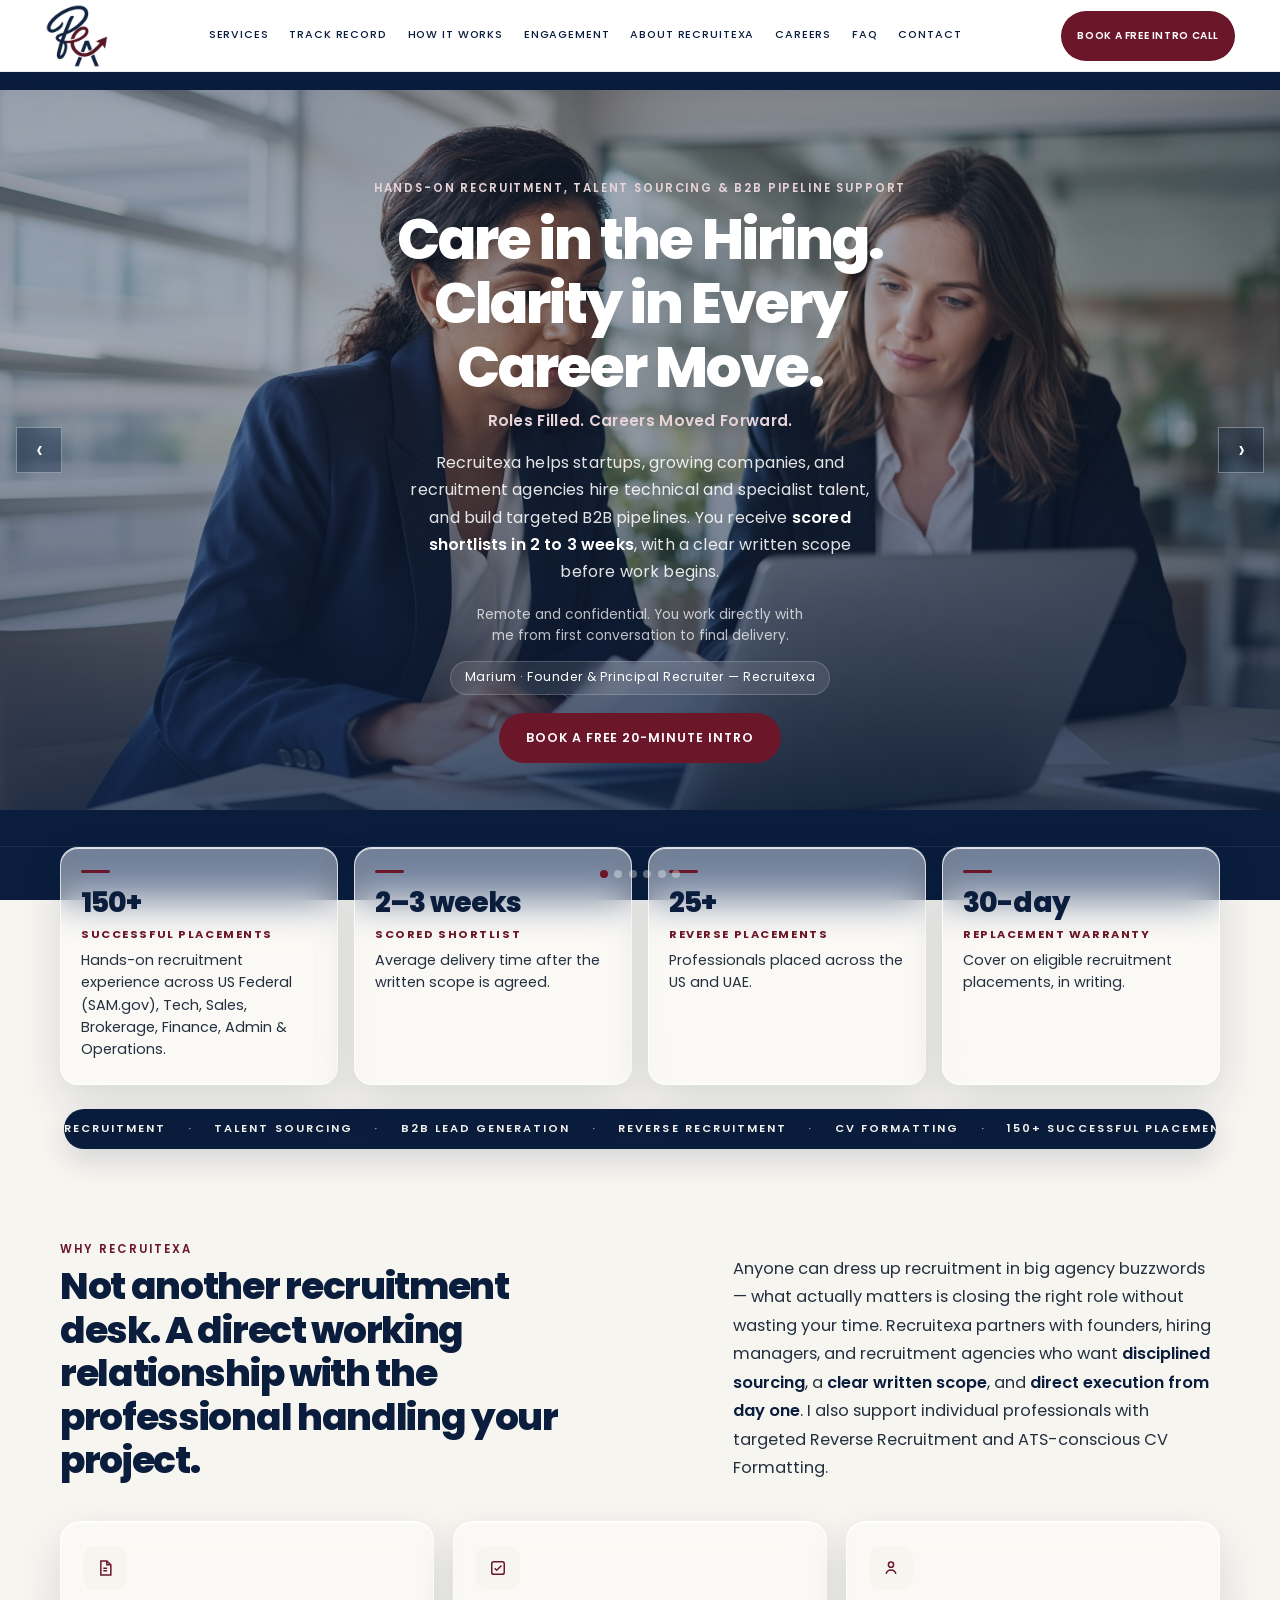
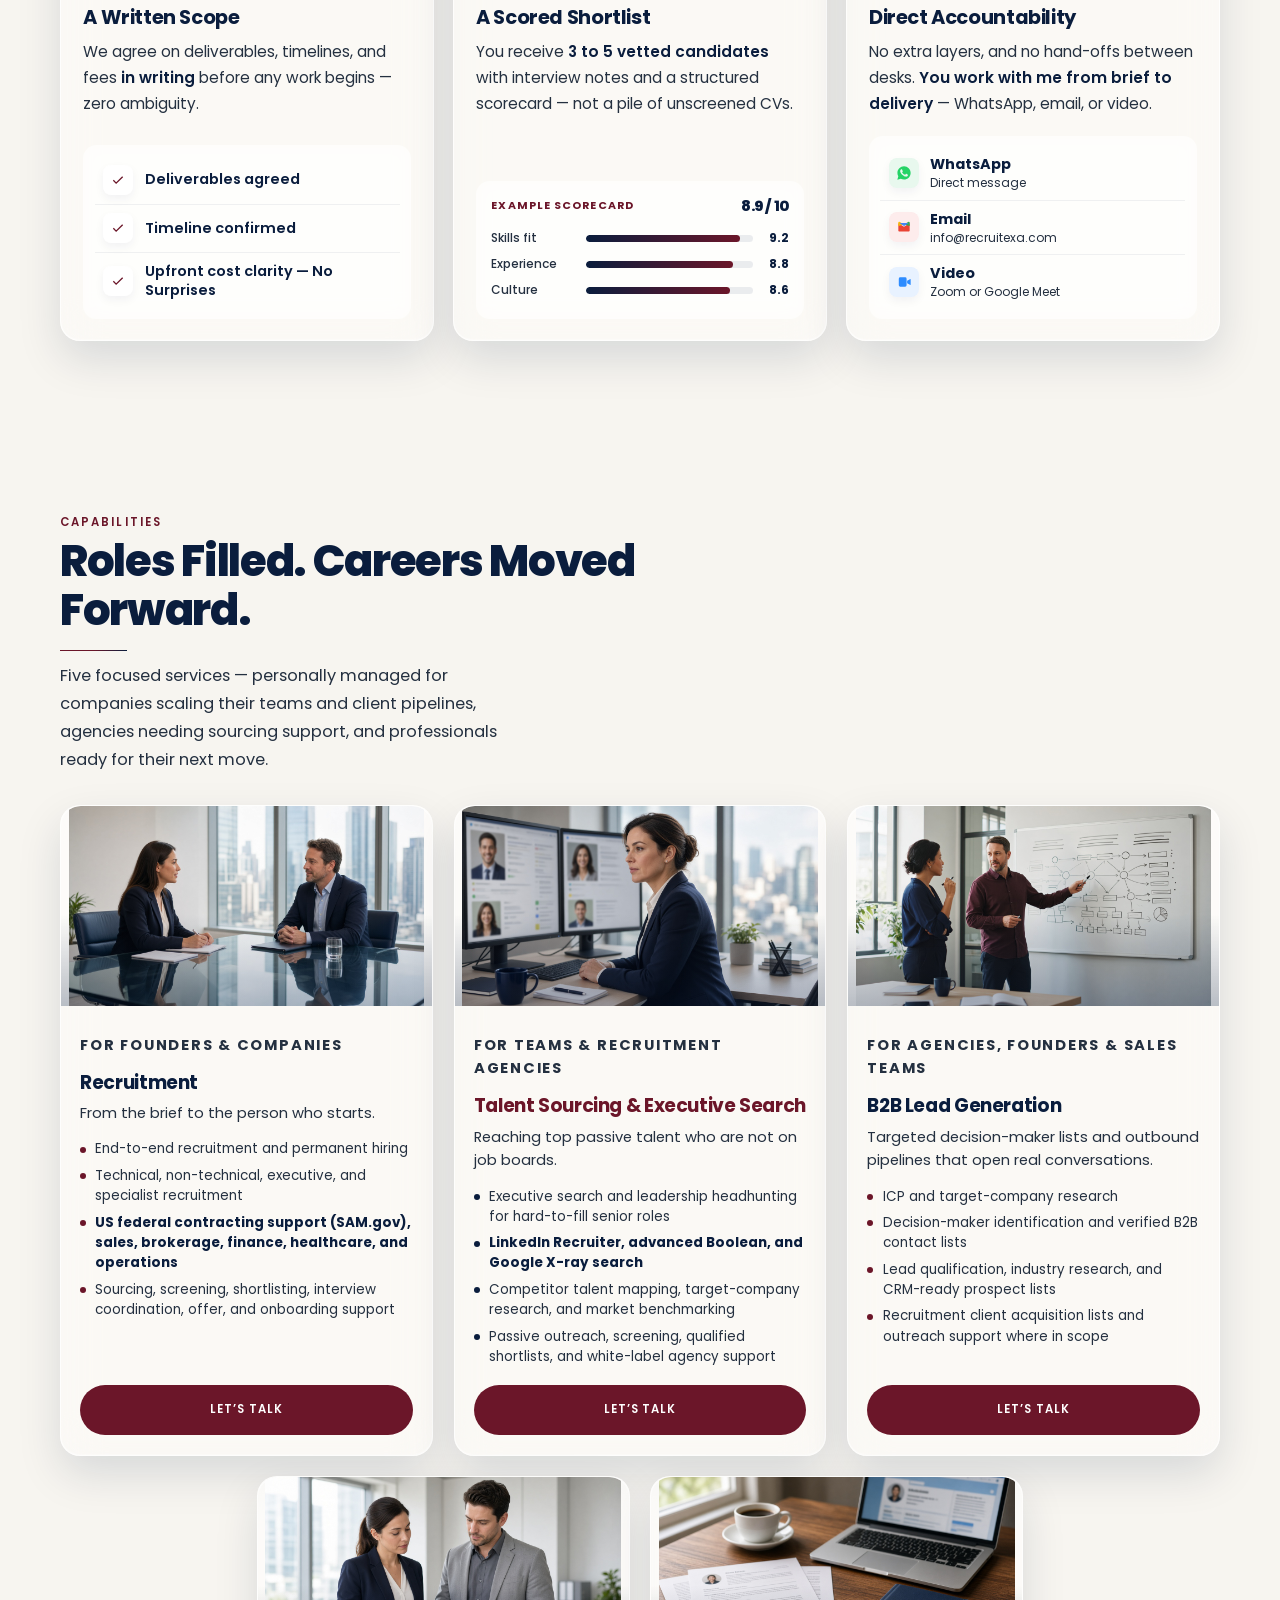
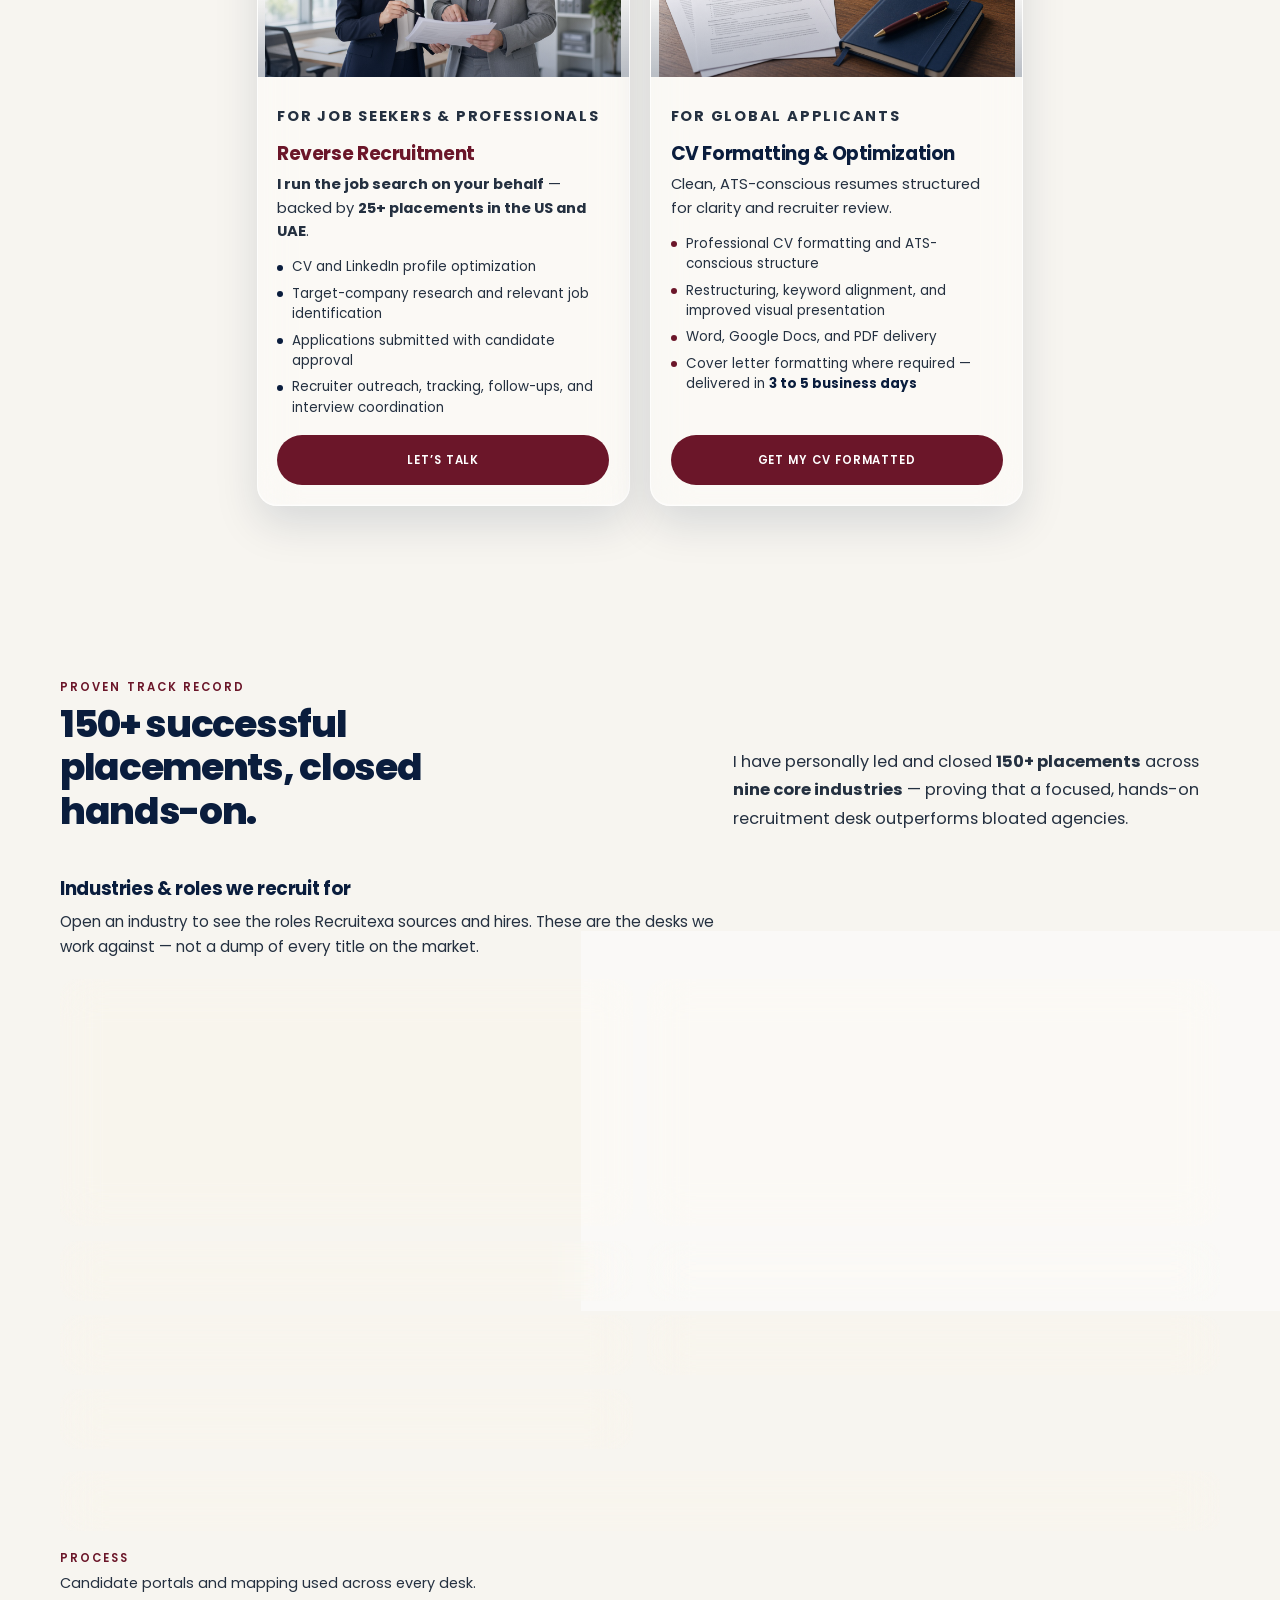
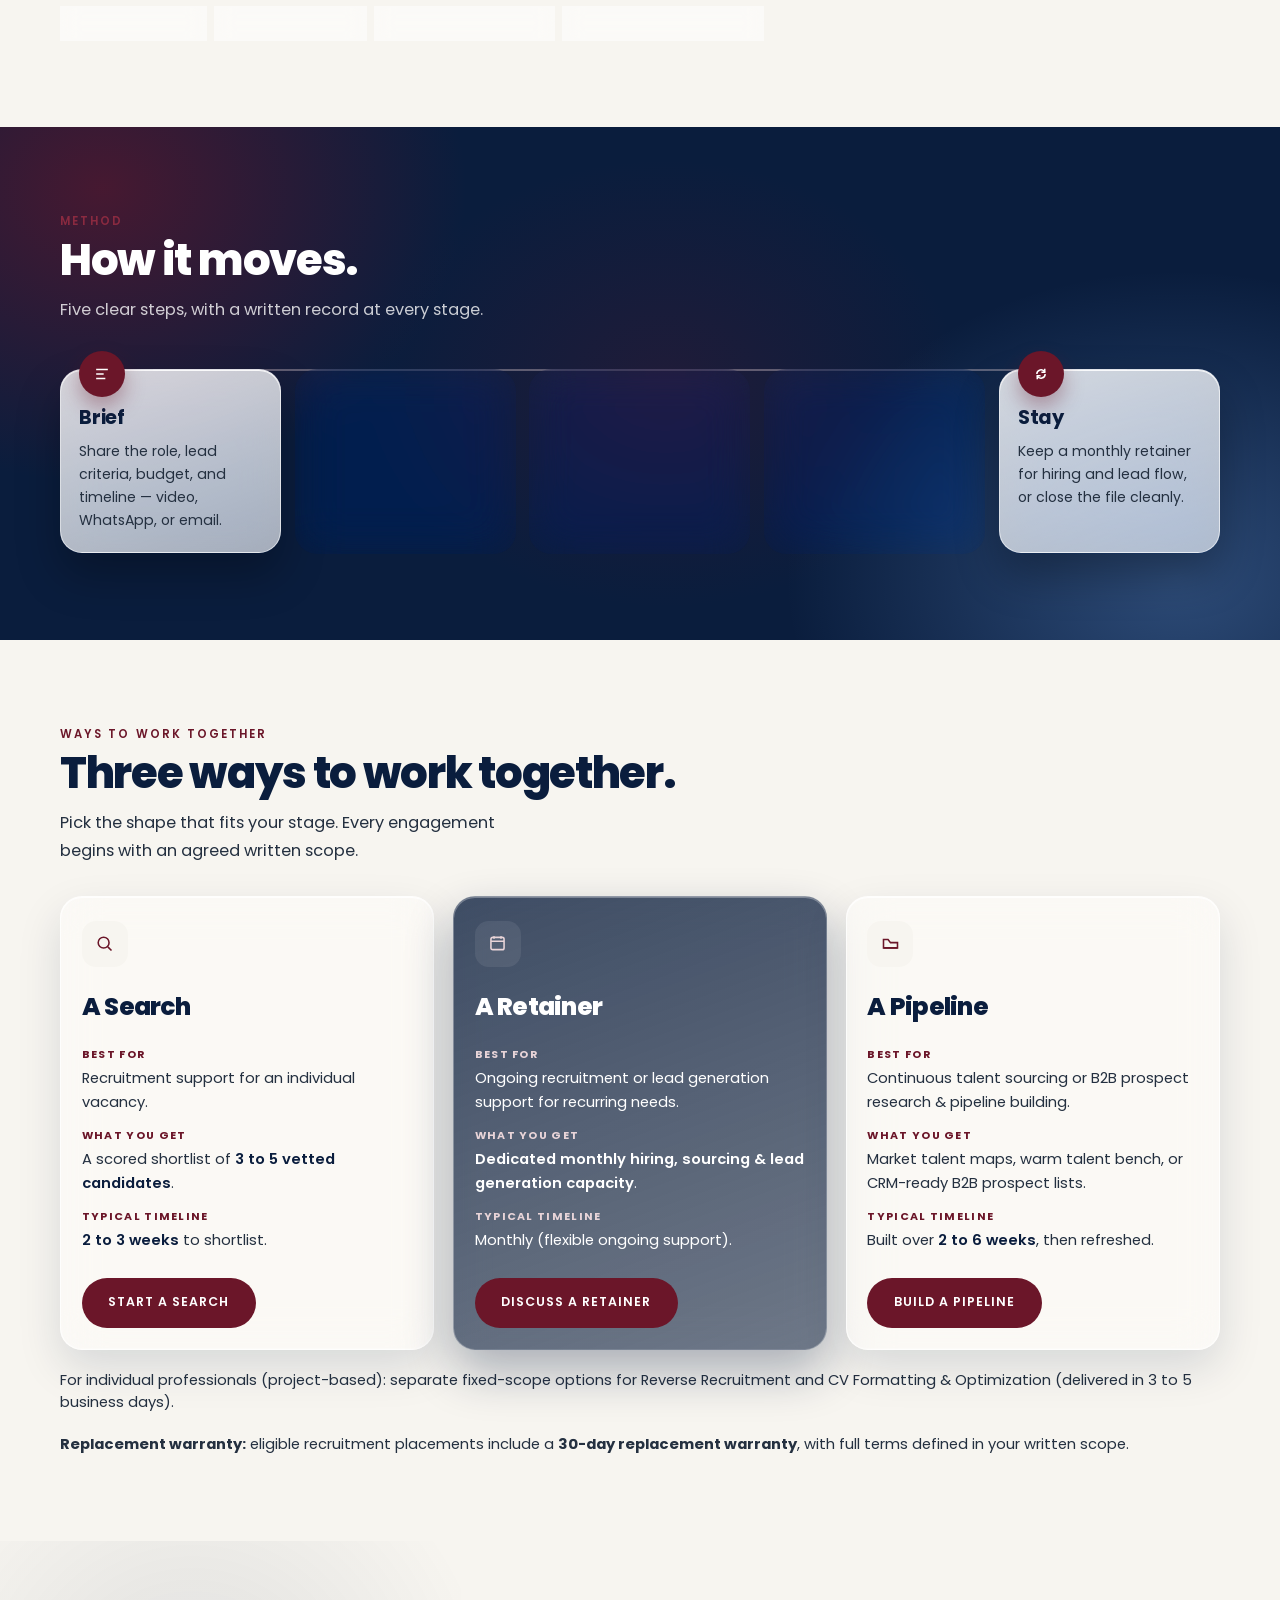
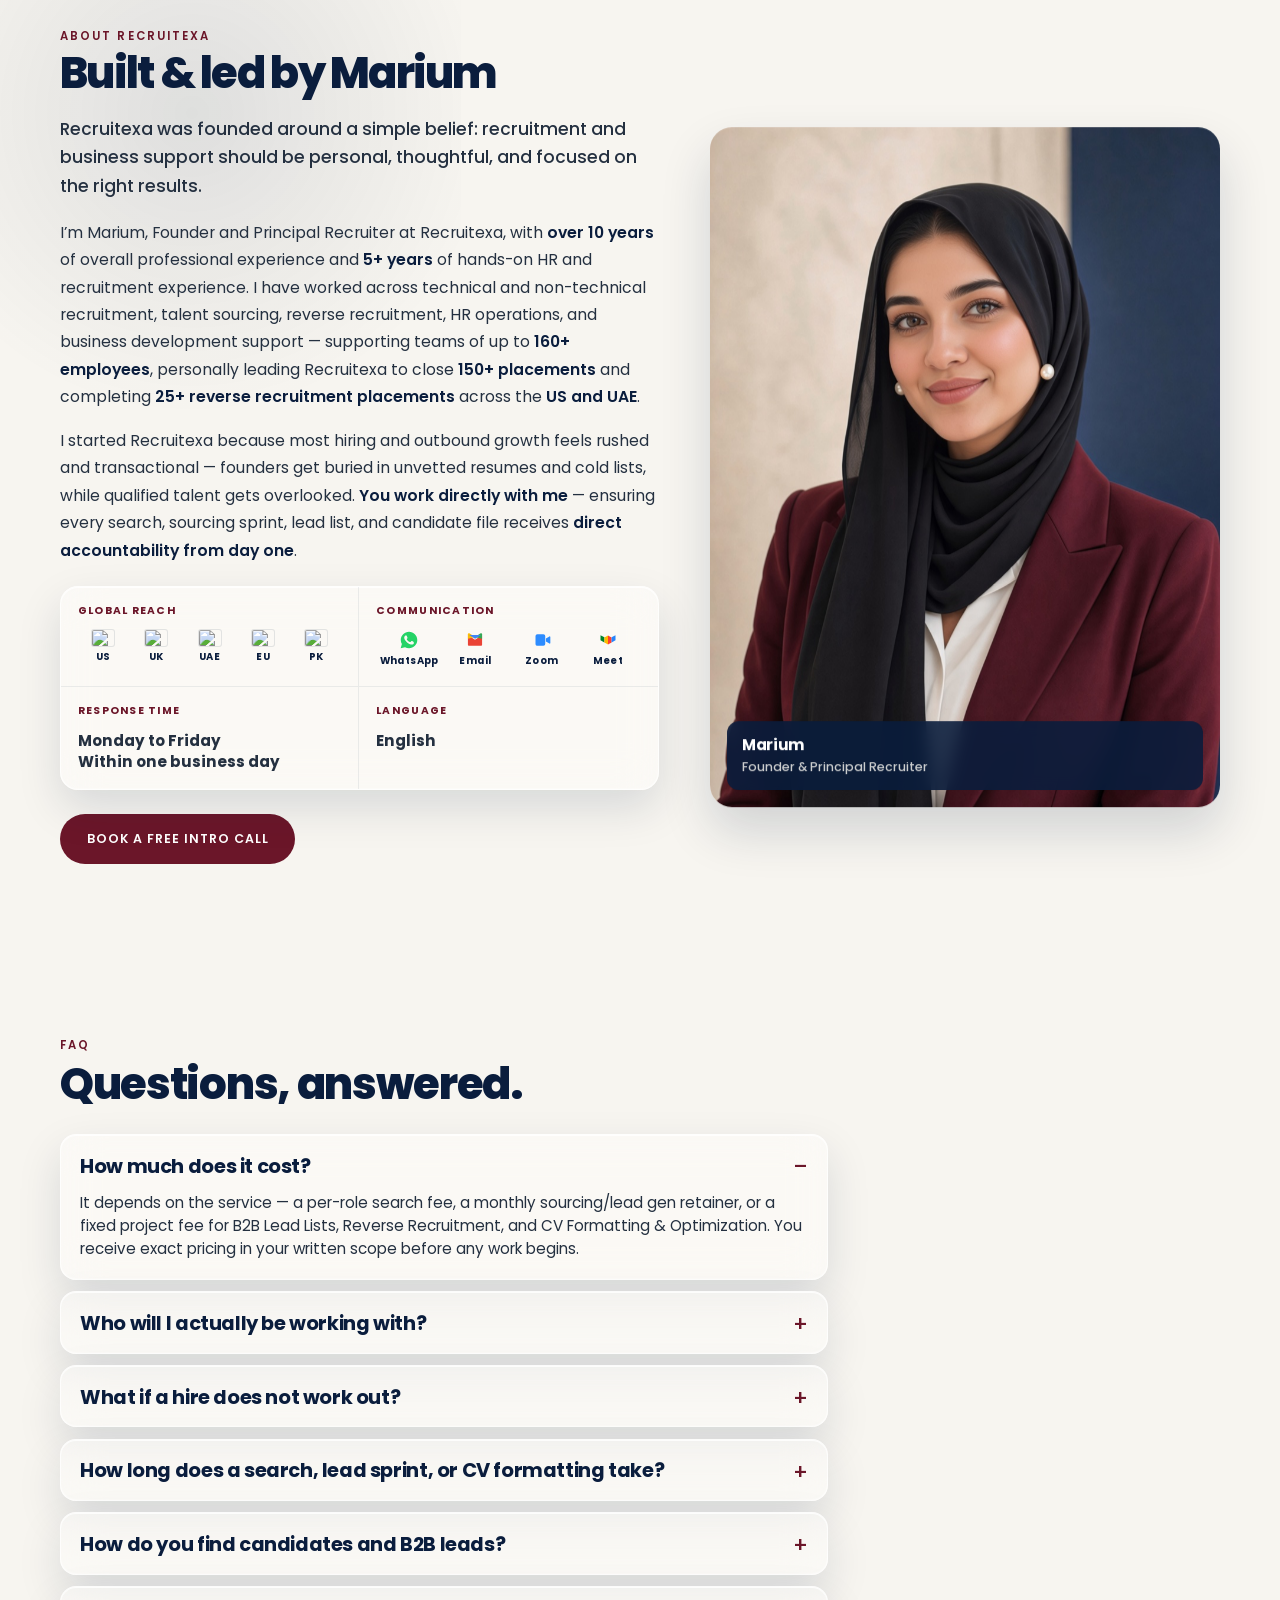
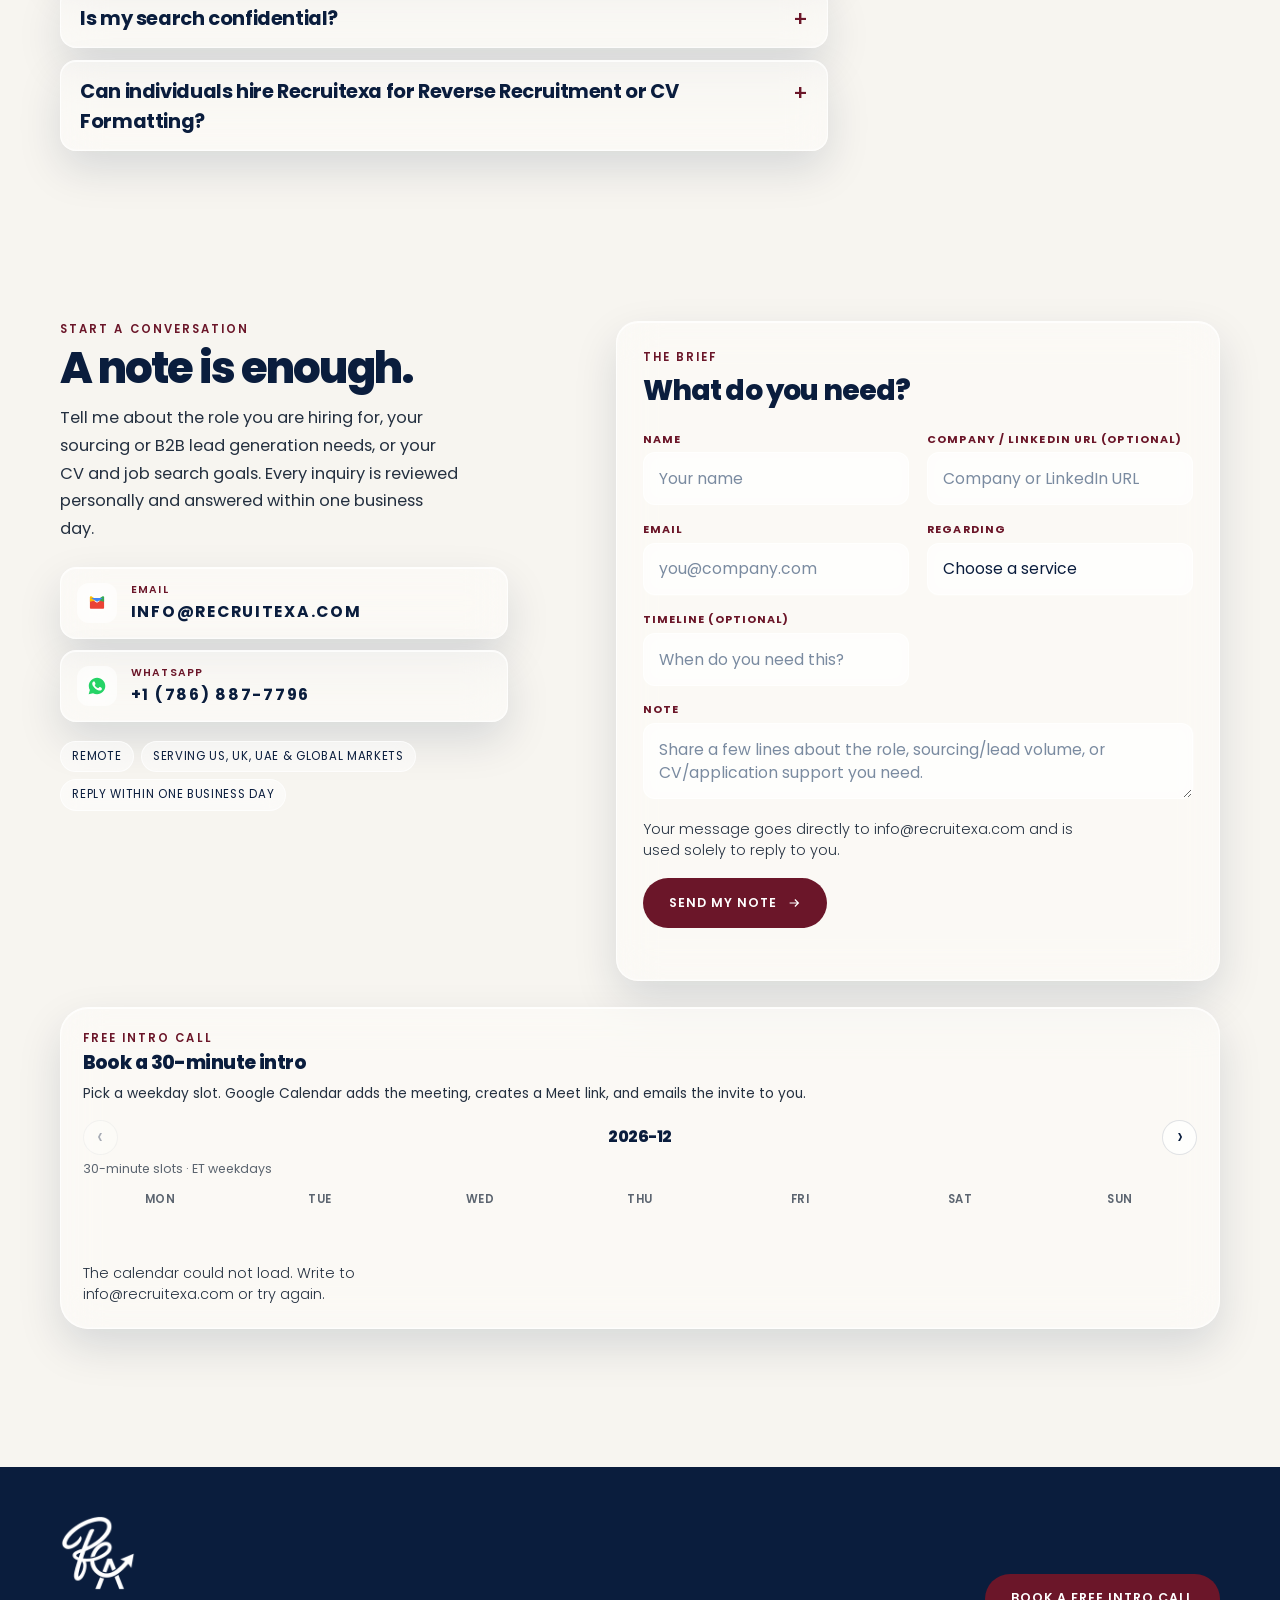
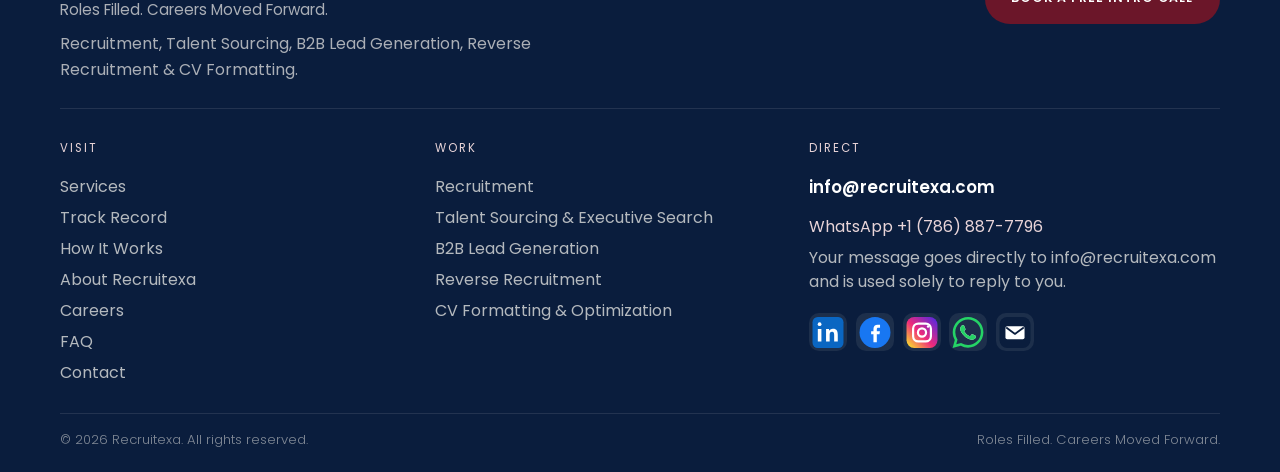
==== commit 15f5d349: "Add a Recruitexa-only admin to post live roles on the careers page. Co-authored-by: Cursor <cursorag" ====
--- a/index.html
+++ b/index.html
@@ -859,7 +859,20 @@
           <form class="rx-cal-form" data-cal-form hidden>
             <label class="field"><span>Name</span><input name="name" type="text" maxlength="120" required autocomplete="name" placeholder="Your name"></label>
             <label class="field"><span>Email</span><input name="email" type="email" maxlength="160" required autocomplete="email" placeholder="you@company.com"></label>
-            <label class="field field-wide"><span>Note (optional)</span><textarea name="note" maxlength="800" rows="3" placeholder="What should we cover on the call?"></textarea></label>
+            <label class="field field-wide"><span>Service</span>
+              <select name="service" required>
+                <option value="" selected disabled>What is this intro for?</option>
+                <option>Recruitment</option>
+                <option>Talent Sourcing &amp; Executive Search</option>
+                <option>B2B Lead Generation</option>
+                <option>Reverse Recruitment</option>
+                <option>CV Formatting &amp; Optimization</option>
+                <option>Monthly Retainer</option>
+                <option>Pipeline</option>
+                <option>Not sure yet, please advise</option>
+              </select>
+            </label>
+            <label class="field field-wide"><span>Note (optional)</span><textarea name="note" maxlength="800" rows="3" placeholder="A few lines on the role, volume, timeline, or what you want from this call."></textarea></label>
             <div class="hp" aria-hidden="true"><label>Leave this blank<input name="website" type="text" tabindex="-1" autocomplete="off"></label></div>
             <button class="btn btn-cyan" type="submit">Confirm booking</button>
           </form>
@@ -925,6 +938,6 @@
     </div>
   </footer>
 
-  <script src="main.js?v=48"></script>
+  <script src="main.js?v=50"></script>
 </body>
 </html>
--- a/styles.css
+++ b/styles.css
@@ -6699,6 +6699,26 @@
   .rx-cal-form { grid-template-columns: 1fr; }
 }
 
+.career-jobs-wrap { margin: 2.2rem auto 0; }
+.career-jobs {
+  display: grid;
+  gap: 1rem;
+  margin-top: 1.2rem;
+}
+.career-job {
+  padding: 1.15rem 1.2rem;
+  border-radius: 18px;
+  background: rgba(255, 255, 255, 0.72);
+  border: 1px solid rgba(10, 29, 61, 0.08);
+}
+.career-job h3 {
+  margin: 0.25rem 0 0.4rem;
+  color: #0A1D3D;
+  font-size: 1.15rem;
+}
+.career-job p { margin: 0; color: #5c6570; }
+.career-job .btn { margin-top: 0.9rem; }
+
 @media (prefers-reduced-motion: reduce) {
   .aurora span,
   main .trust-card,
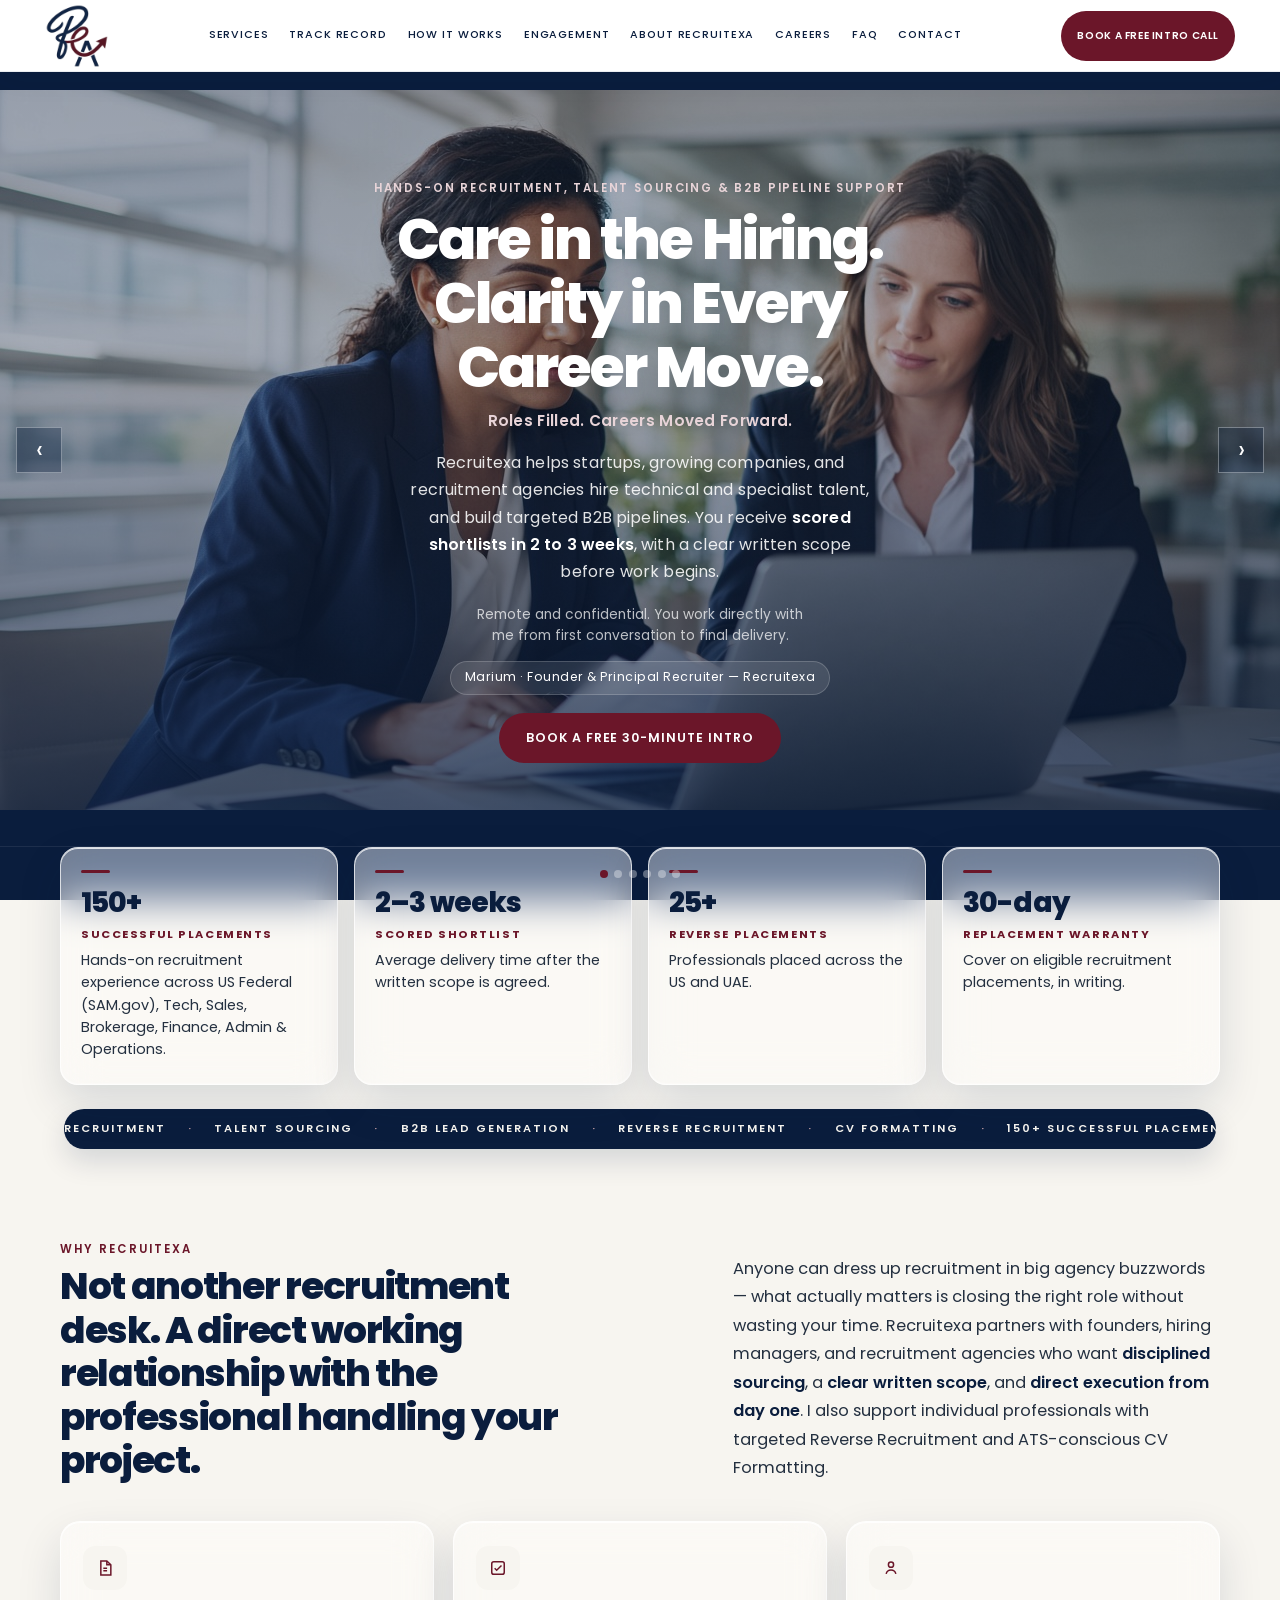
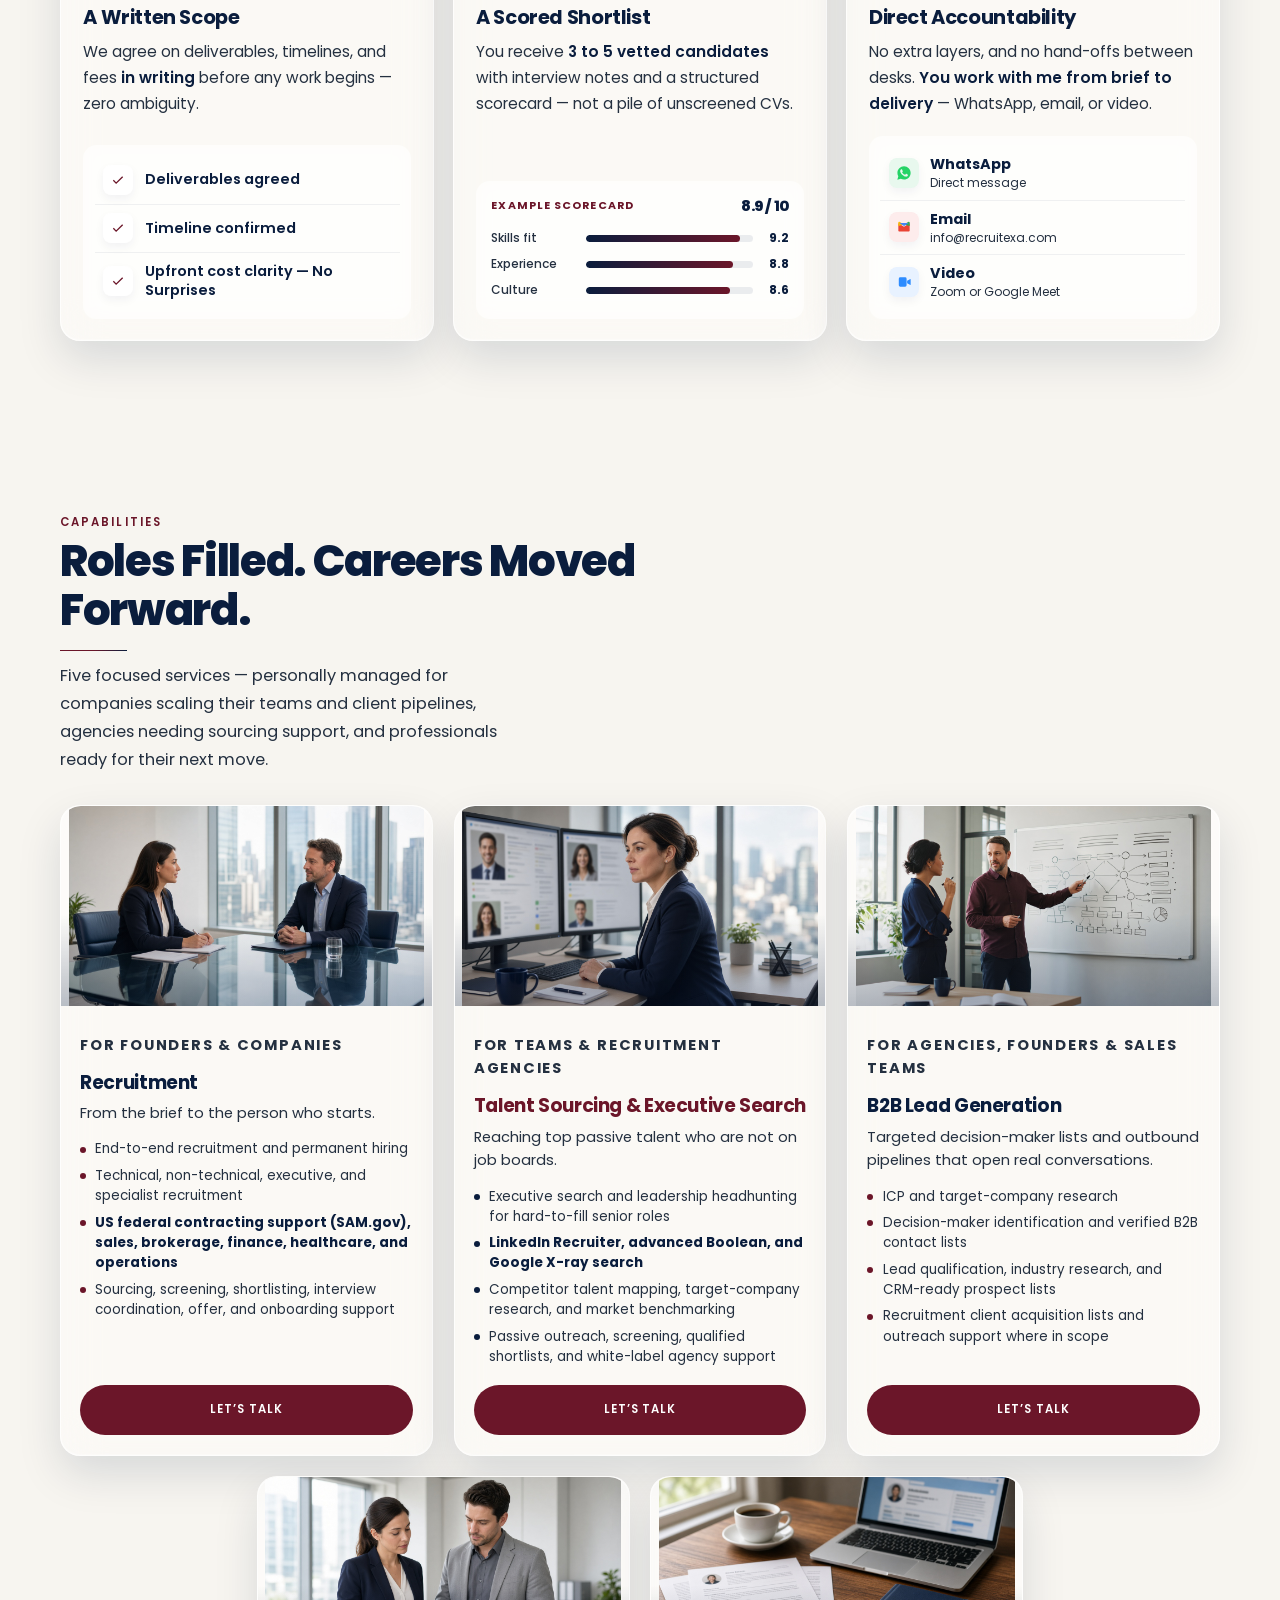
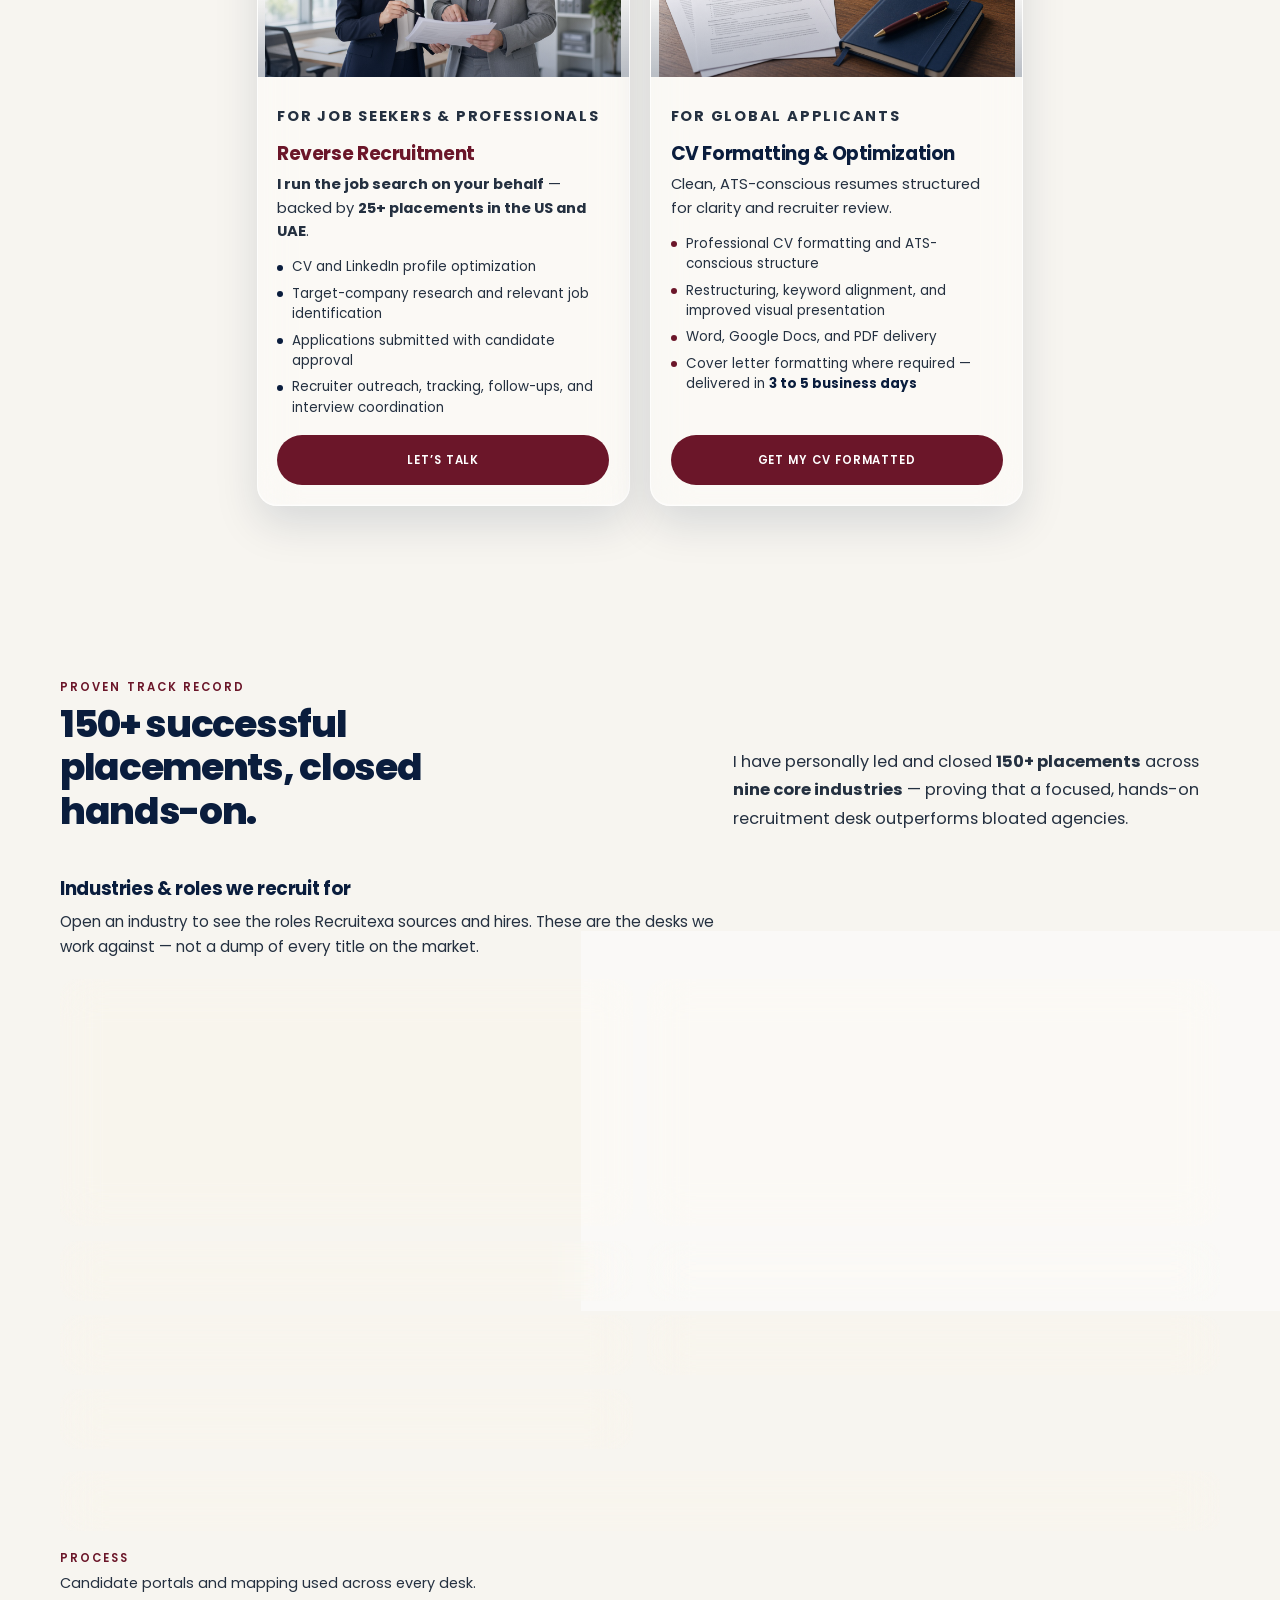
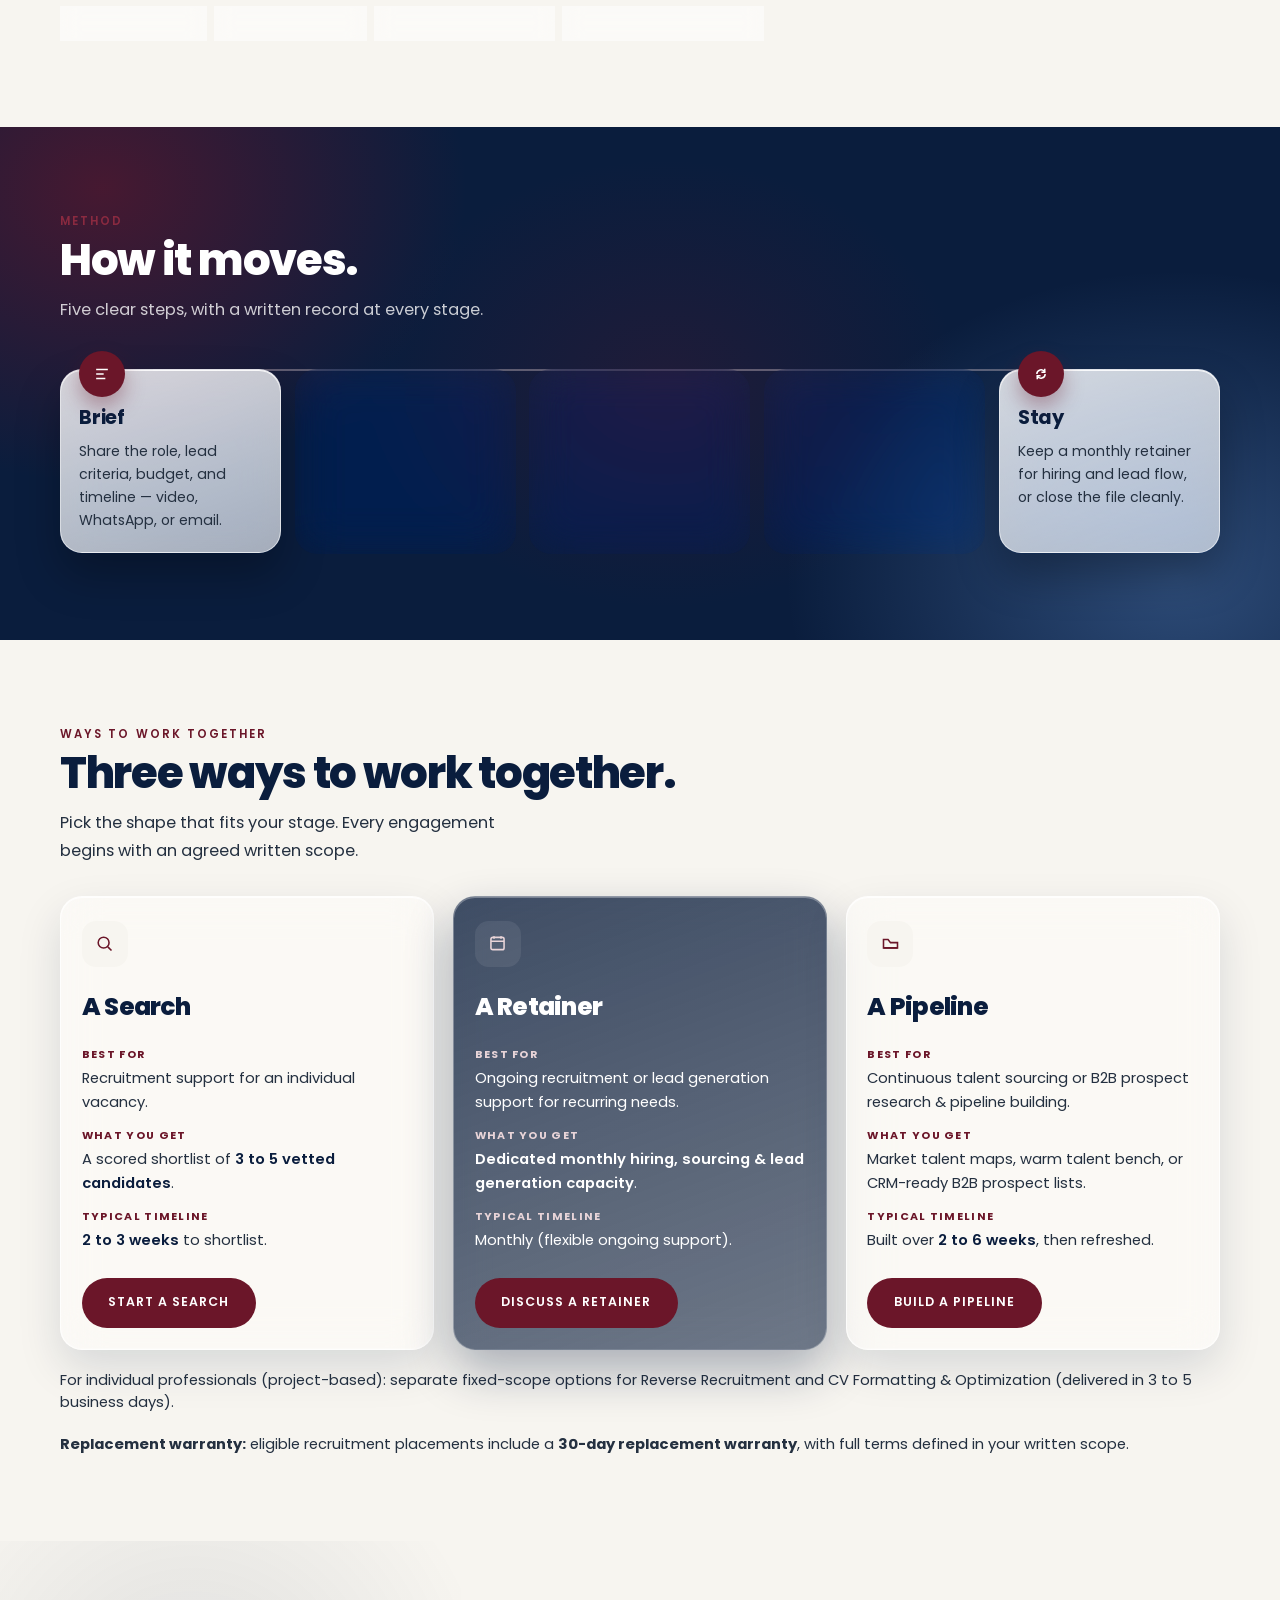
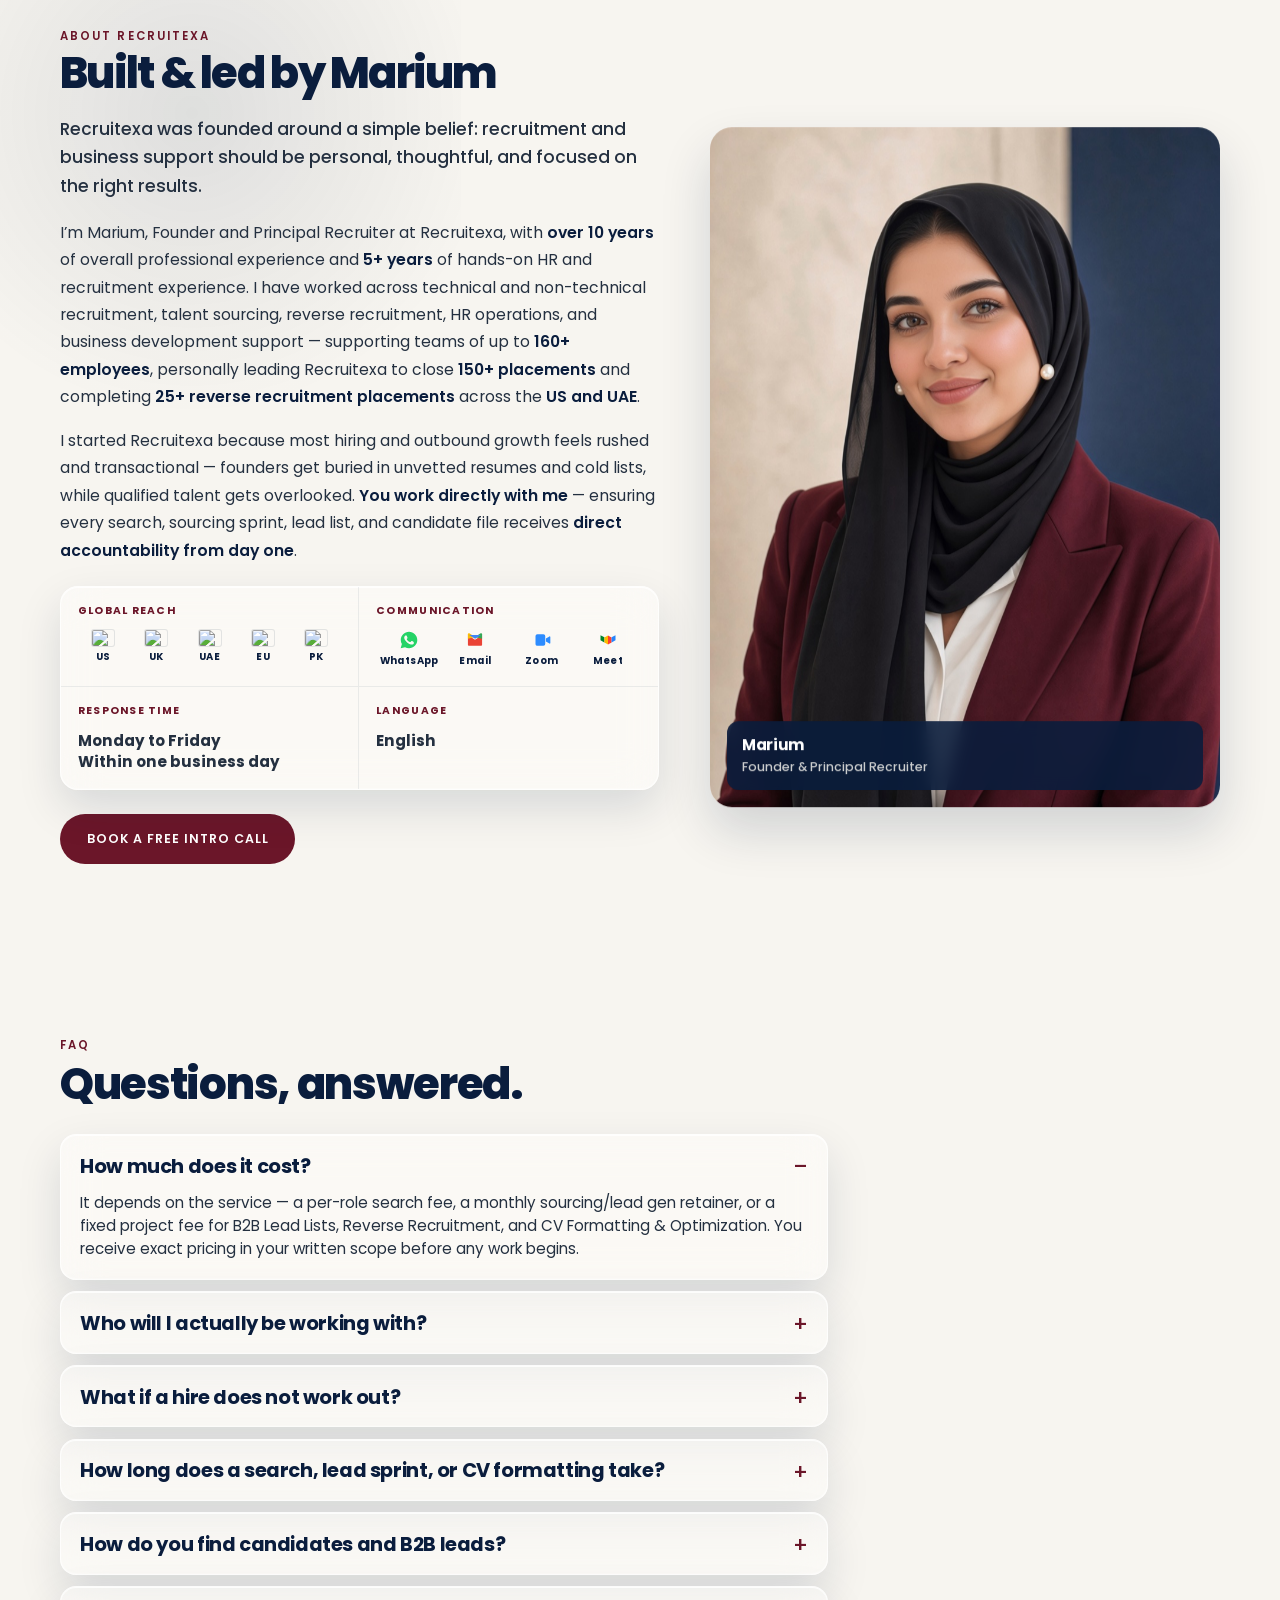
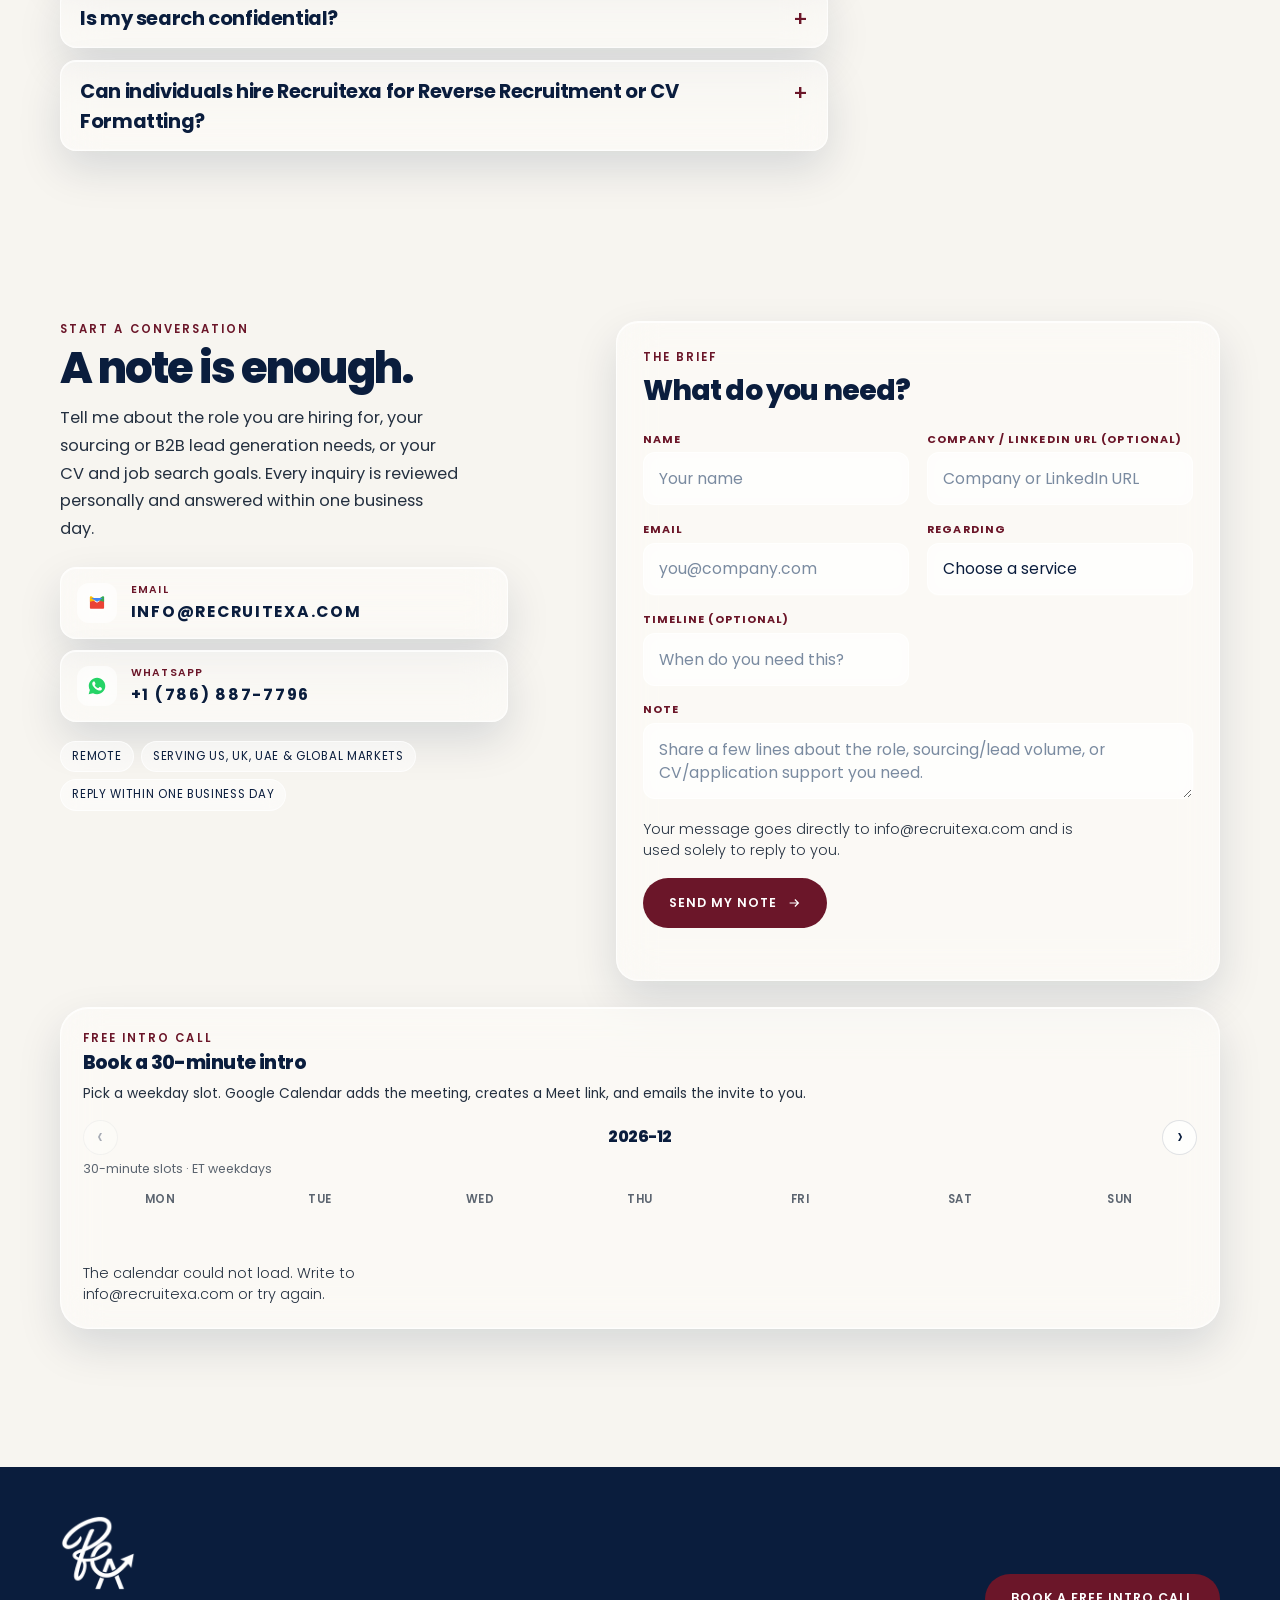
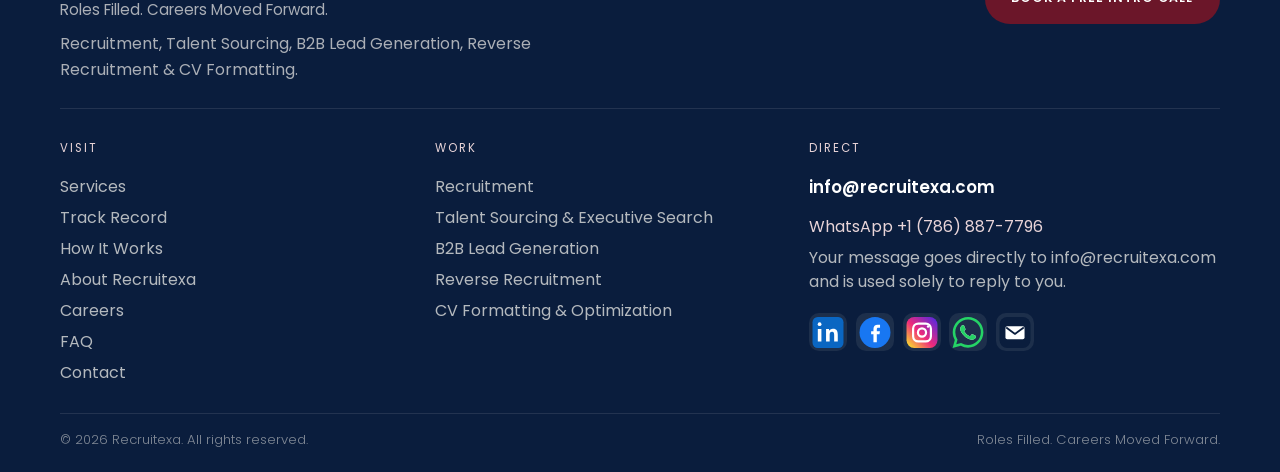
==== commit 5ad57a80: "Show the intro as 30 minutes instead of 20. Co-authored-by: Cursor <cursoragent@cursor.com>" ====
--- a/index.html
+++ b/index.html
@@ -128,7 +128,7 @@
         <p class="hero-lead" id="hero-lead">Recruitexa helps startups, growing companies, and recruitment agencies hire technical and specialist talent, and build targeted B2B pipelines. You receive <strong>scored shortlists in 2 to 3 weeks</strong>, with a clear written scope before work begins.</p>
         <p class="hero-trust">Remote and confidential. You work directly with me from first conversation to final delivery.</p>
         <p class="hero-caption"><span>Marium · Founder &amp; Principal Recruiter — Recruitexa</span></p>
-        <a class="btn btn-cyan hero-book" href="#book">Book a Free 20-Minute Intro</a>
+        <a class="btn btn-cyan hero-book" href="#book">Book a Free 30-Minute Intro</a>
       </div>
       <button class="hero-ctrl prev" type="button" id="hero-prev" aria-label="Previous slide">‹</button>
       <button class="hero-ctrl next" type="button" id="hero-next" aria-label="Next slide">›</button>
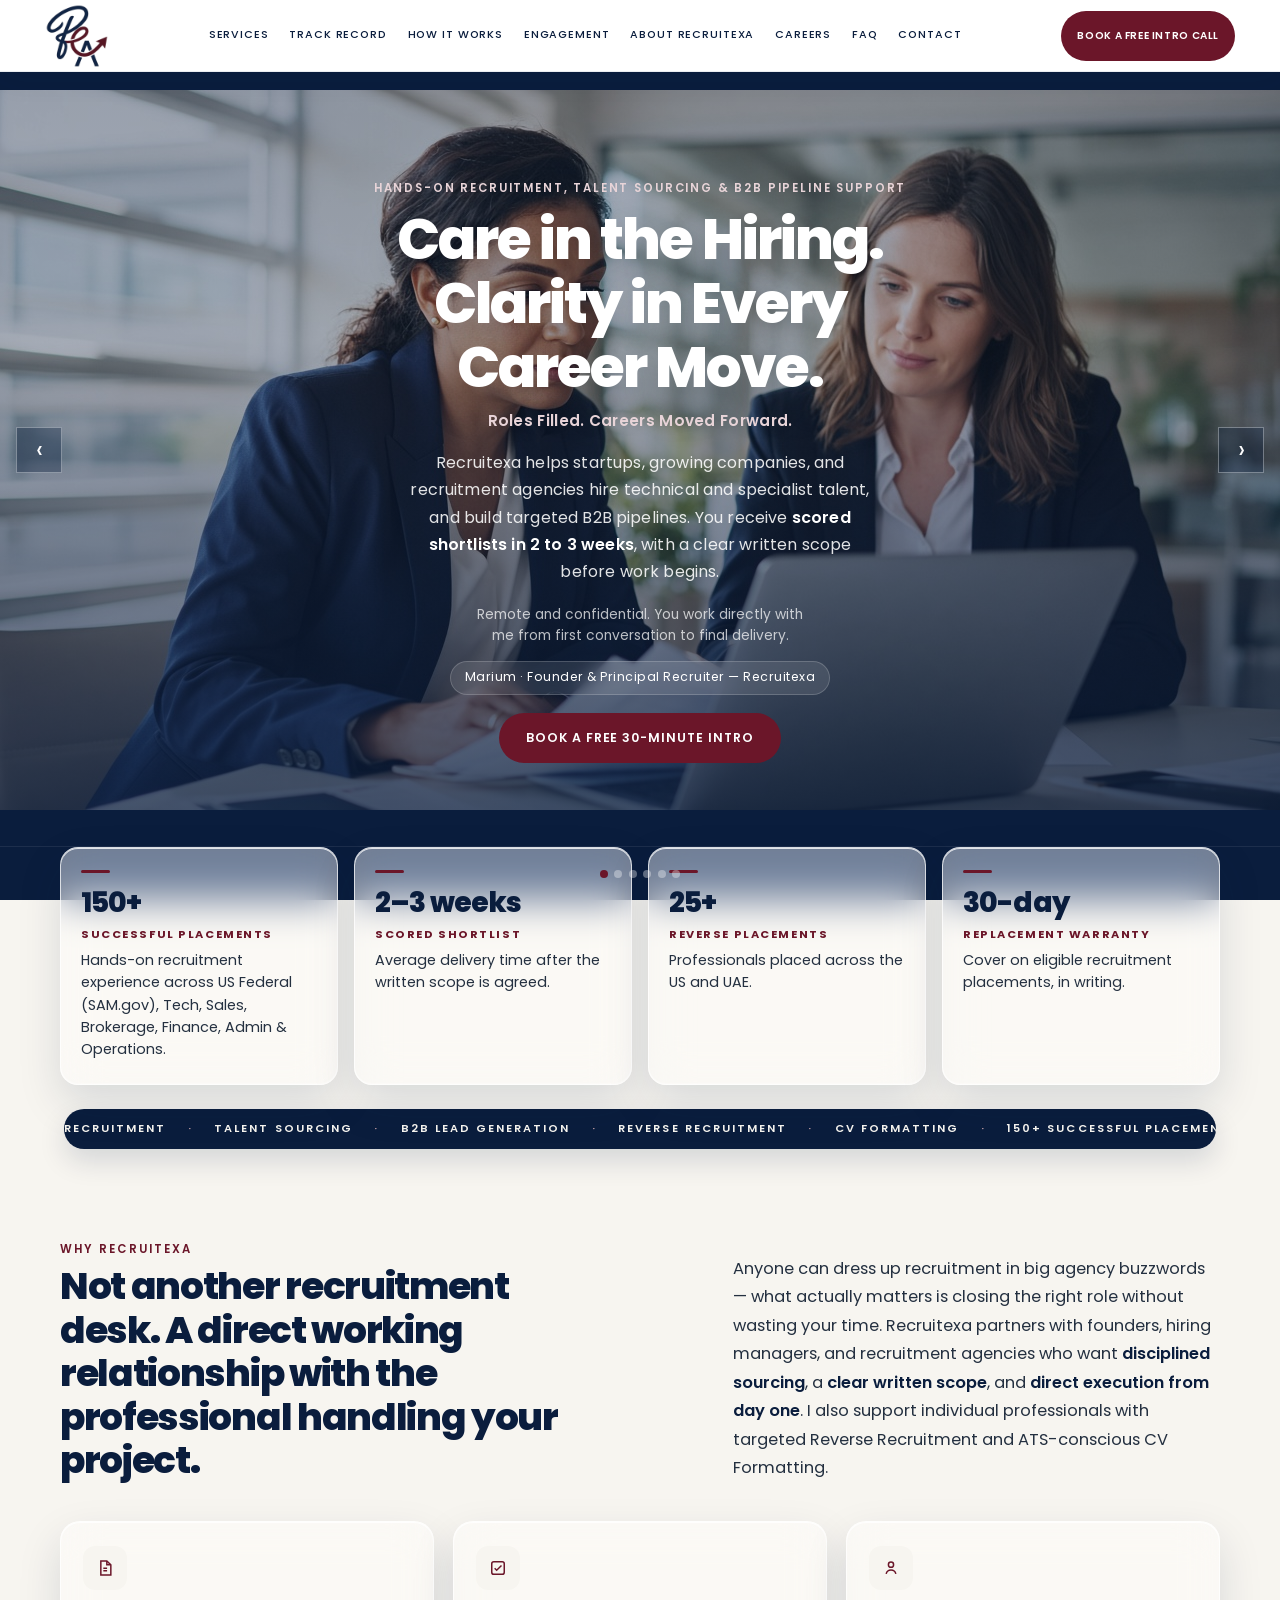
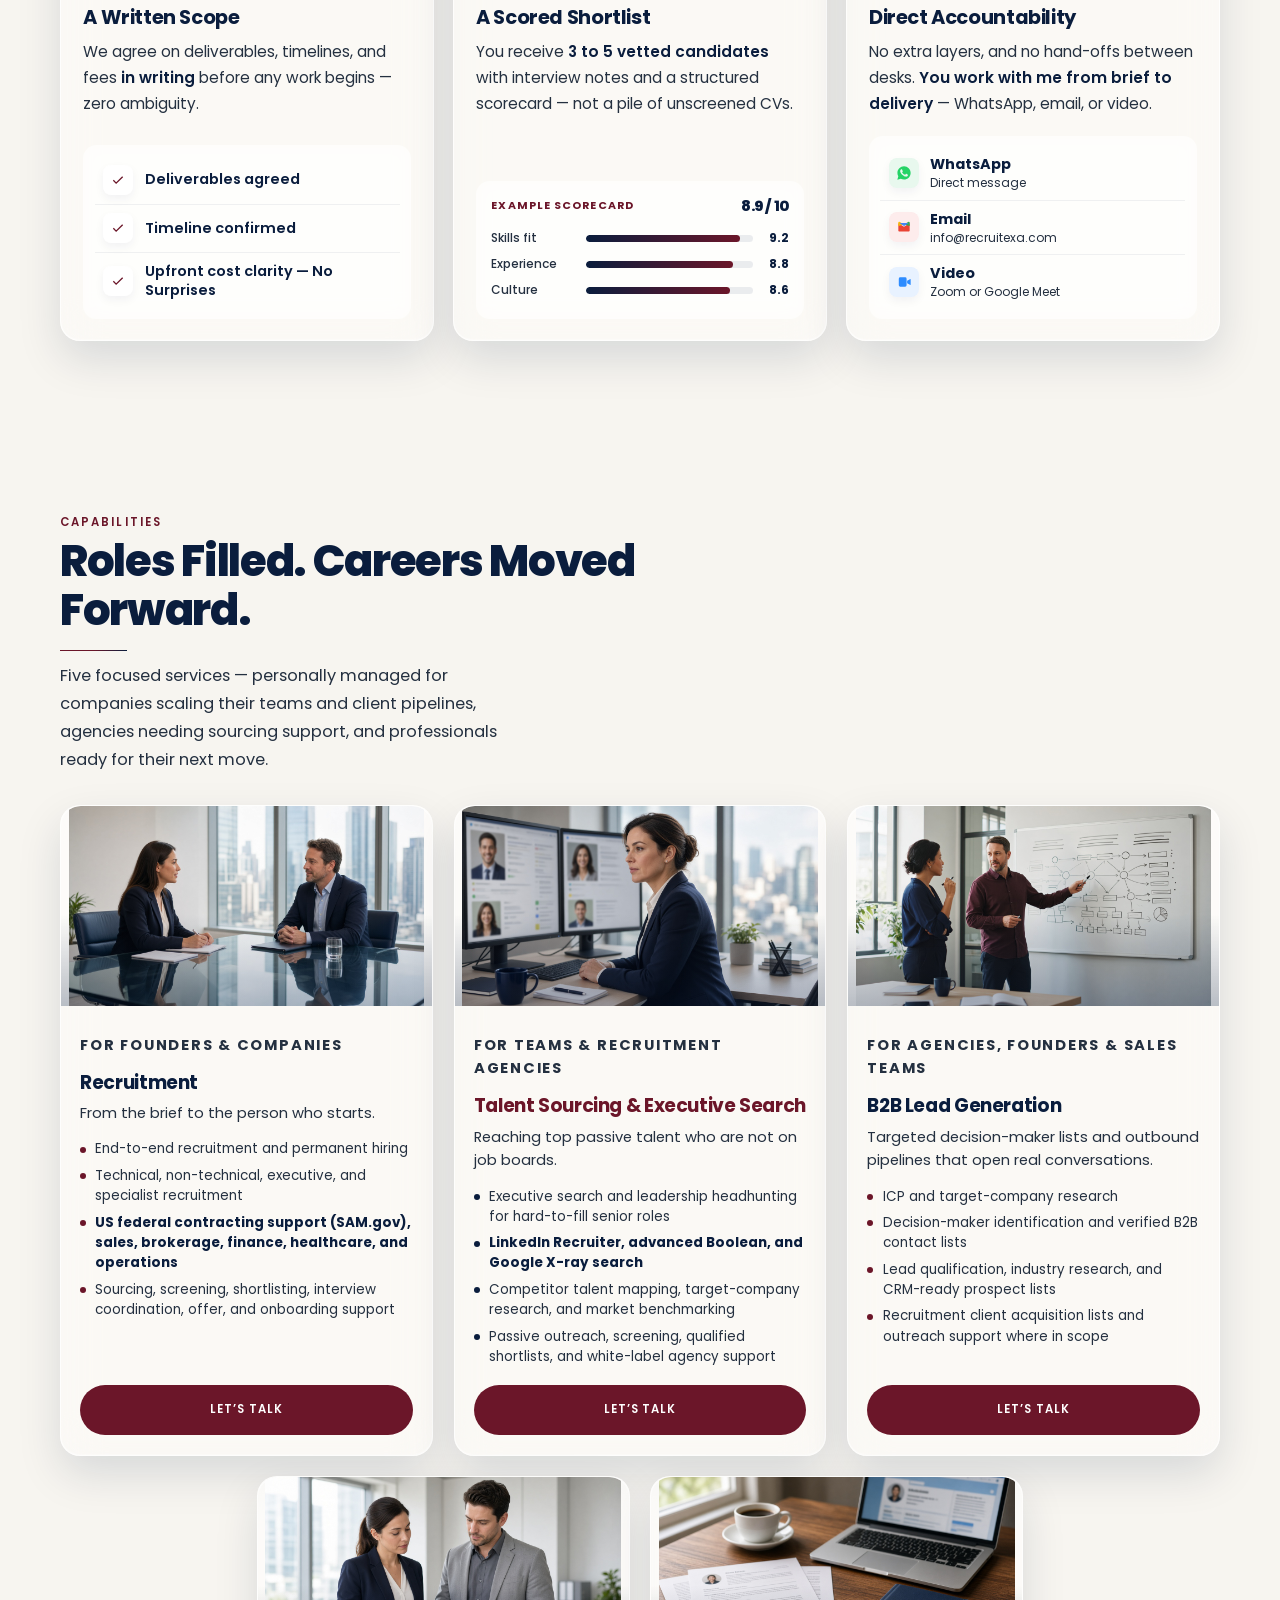
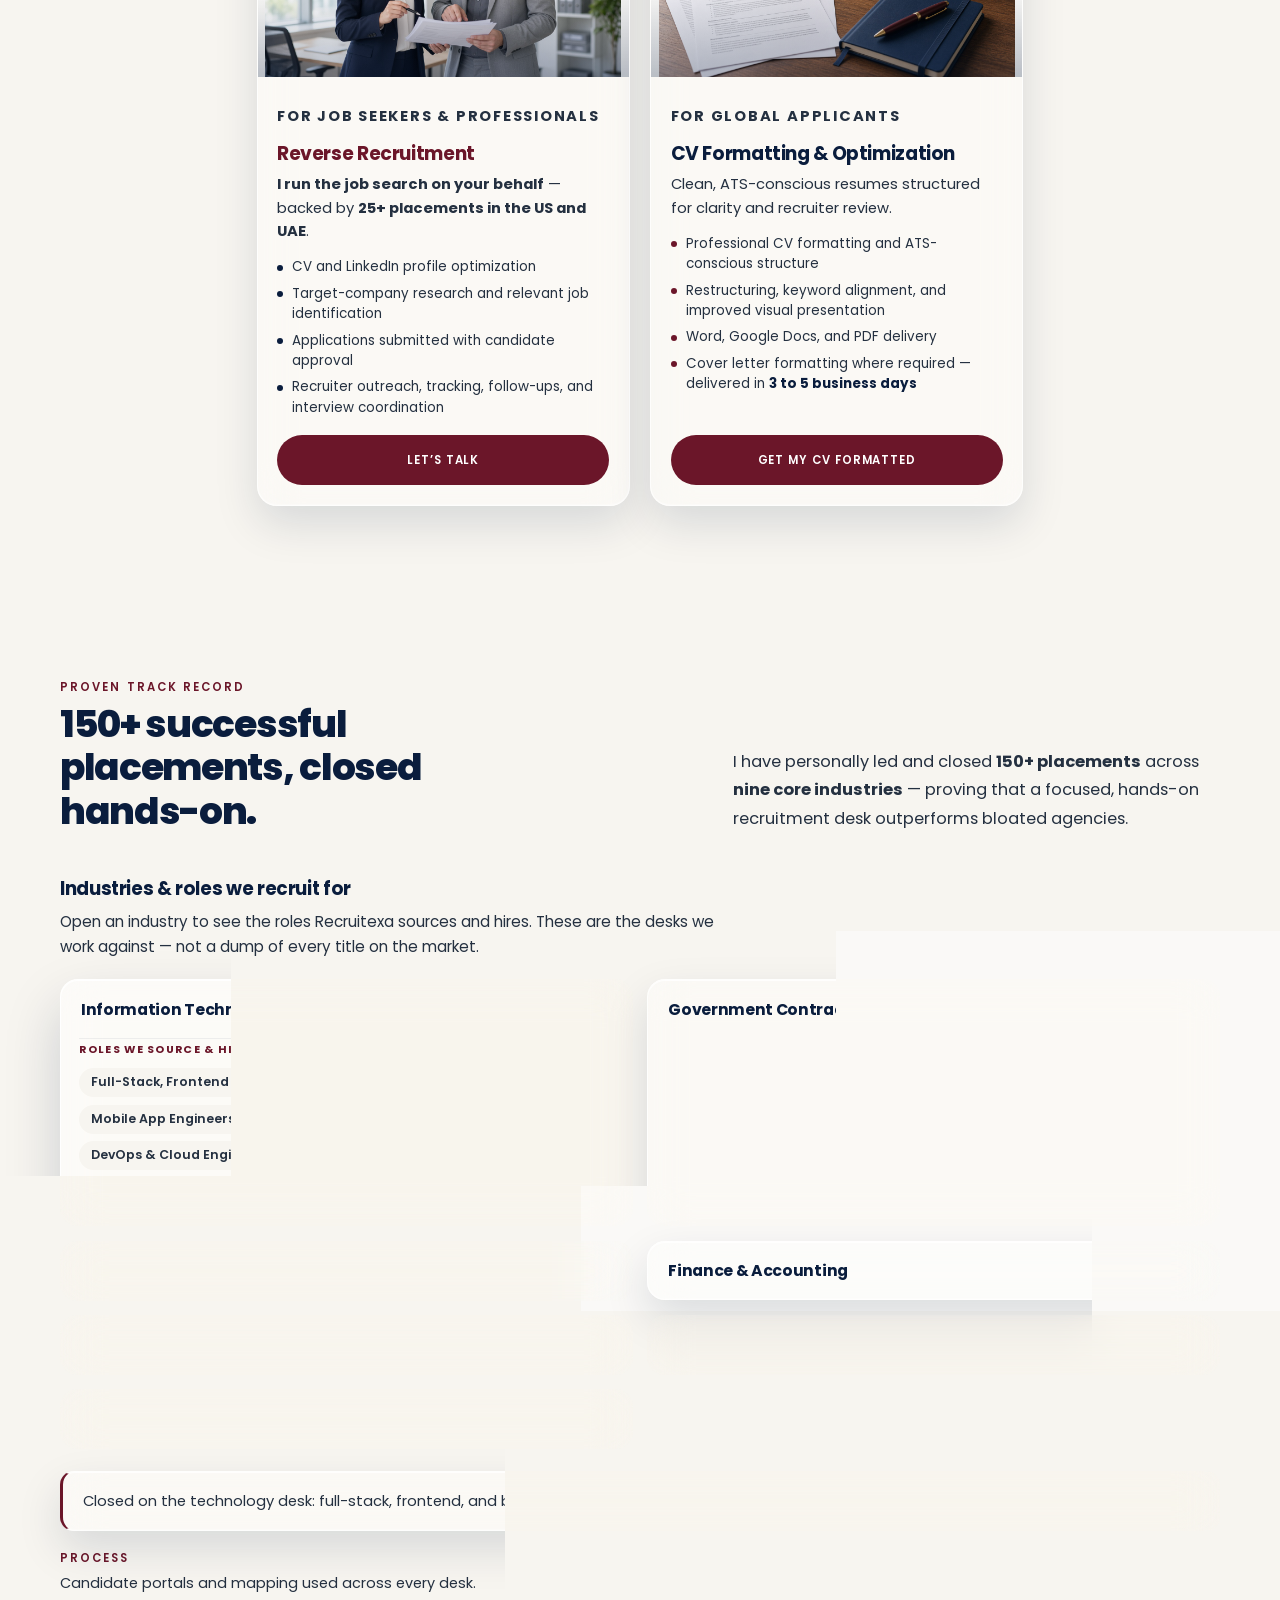
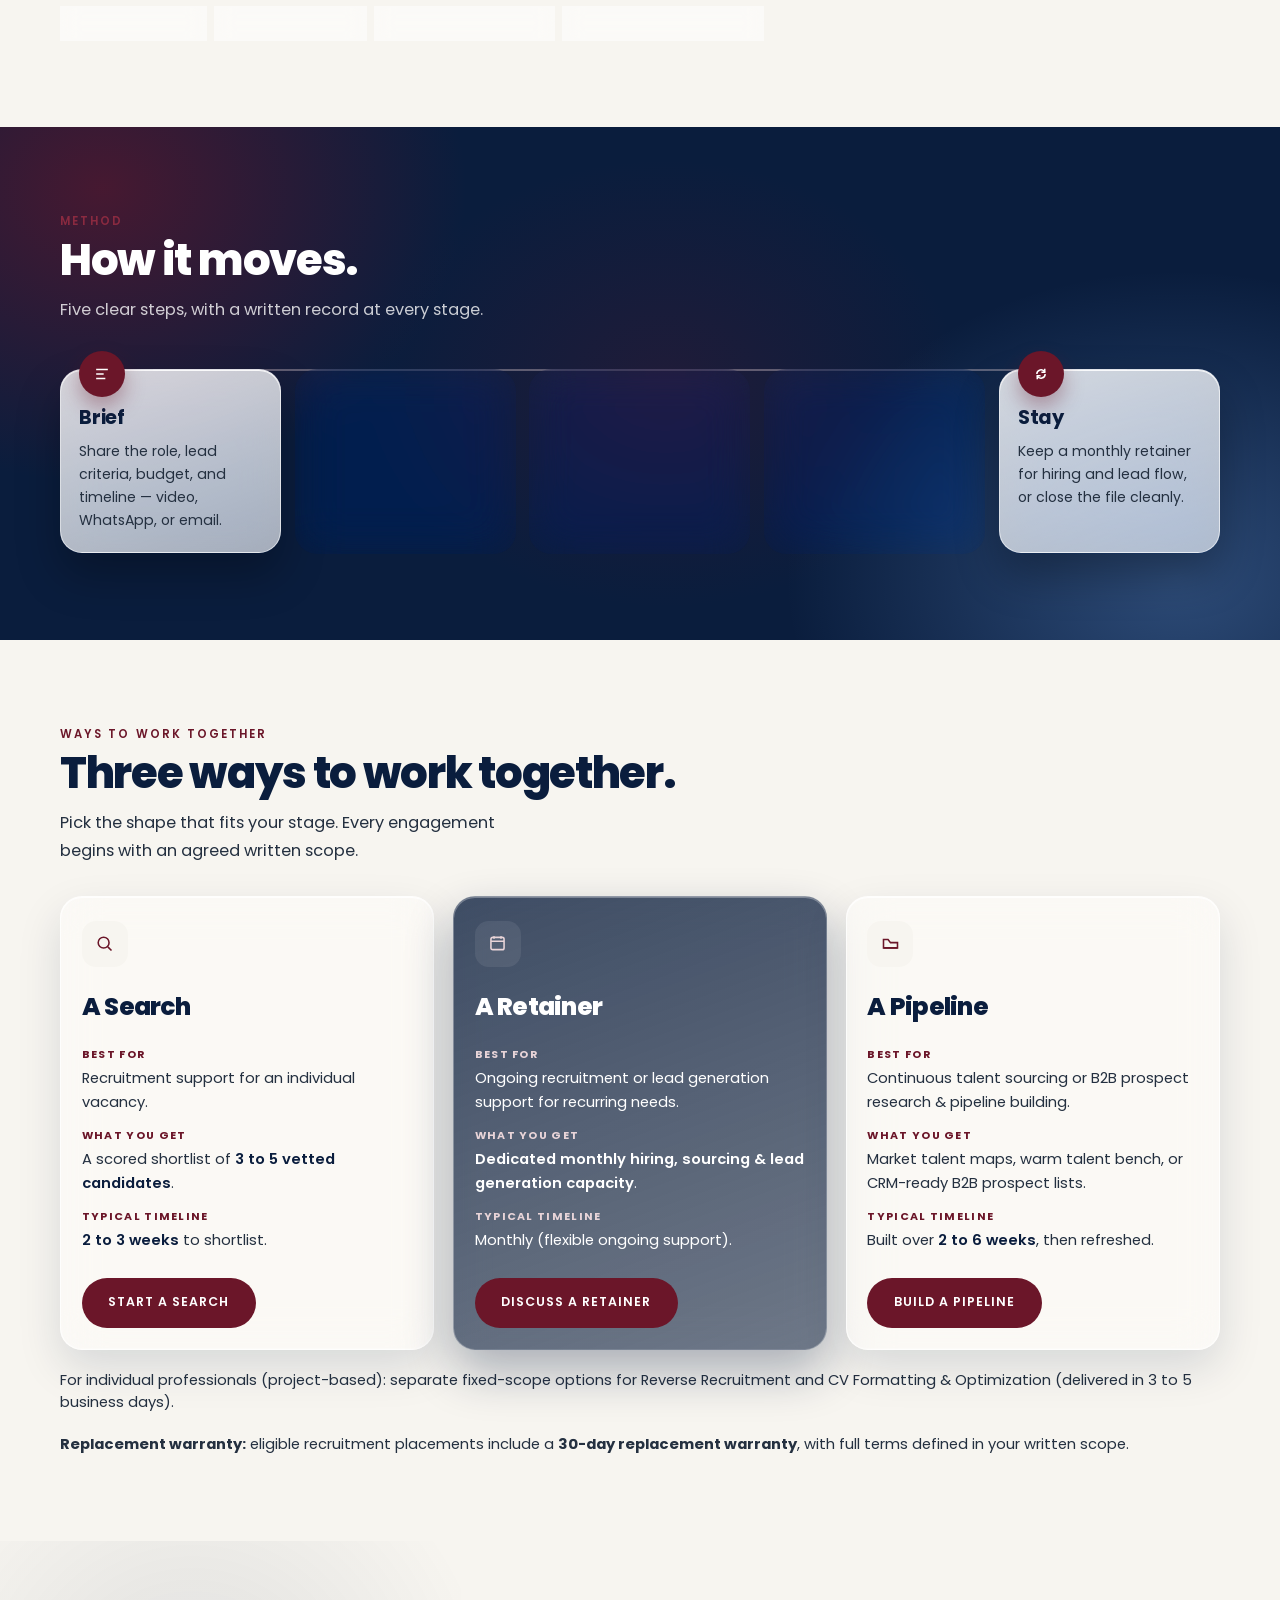
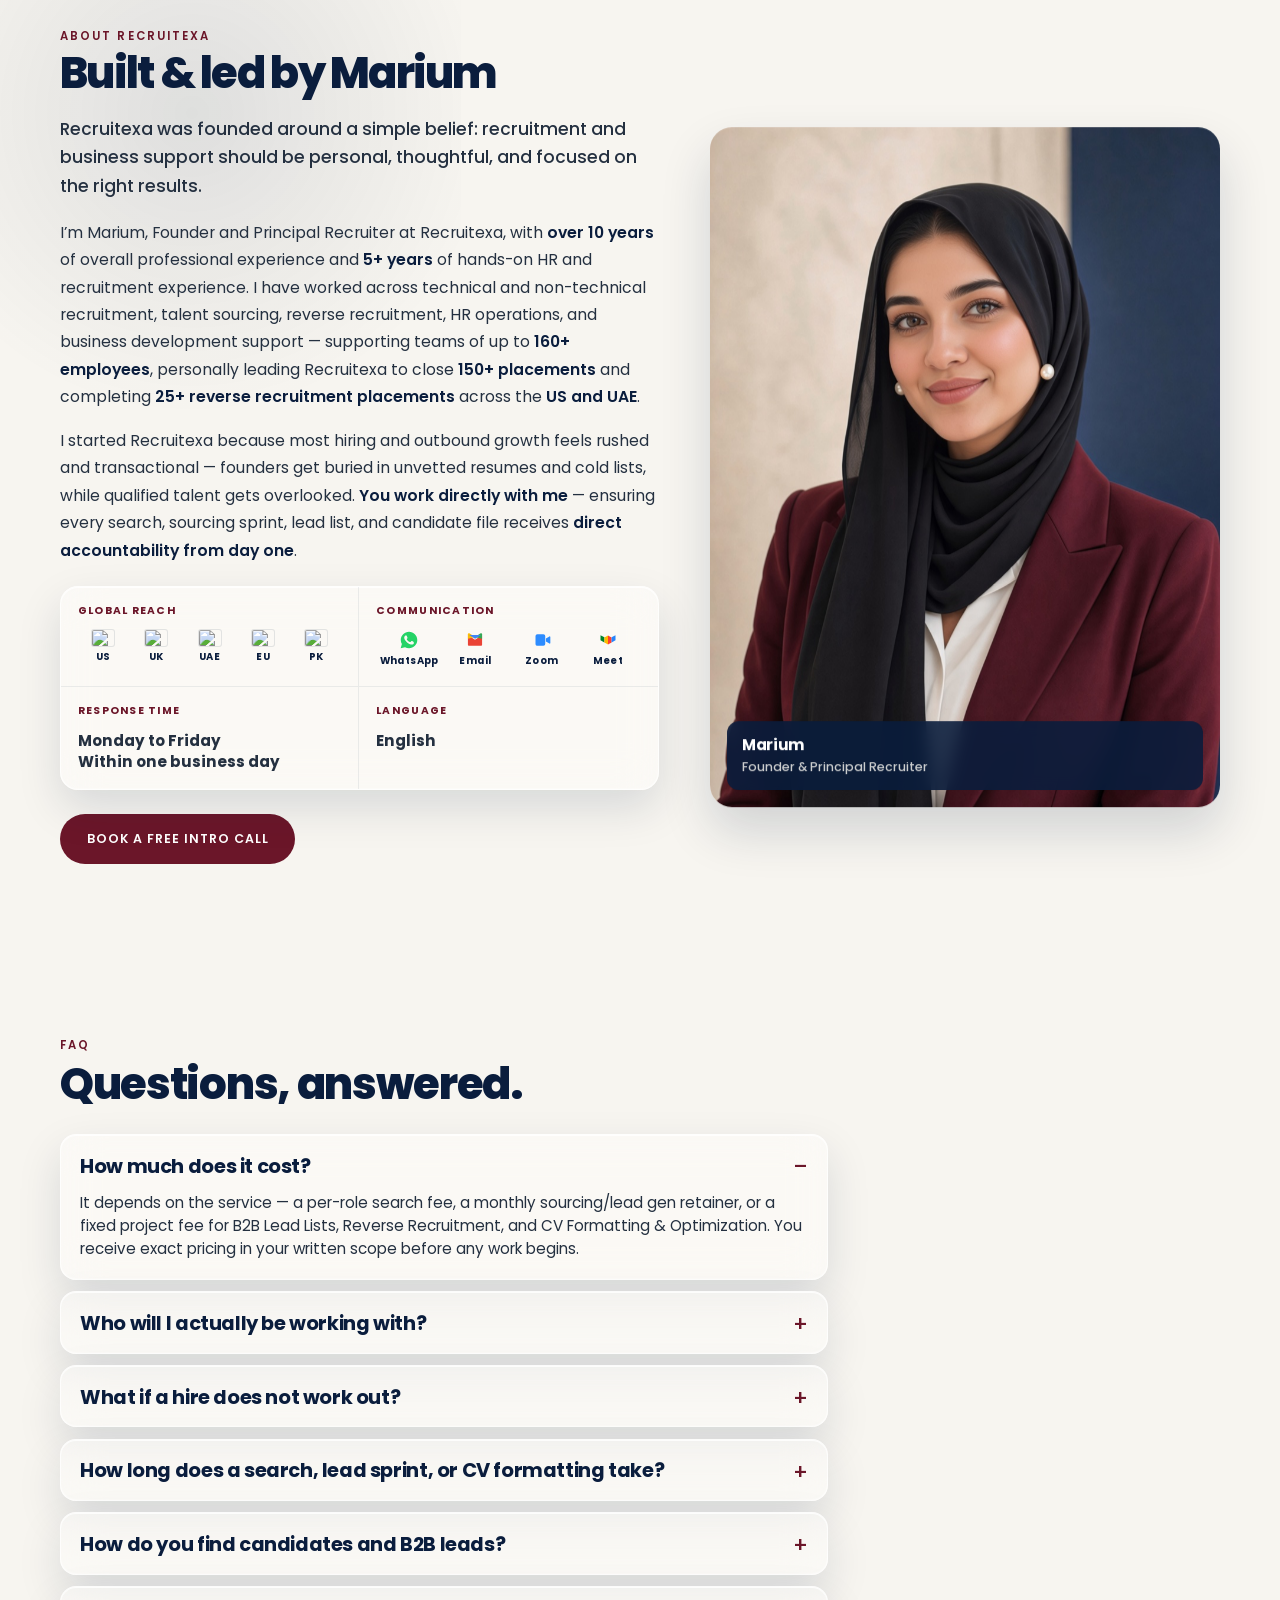
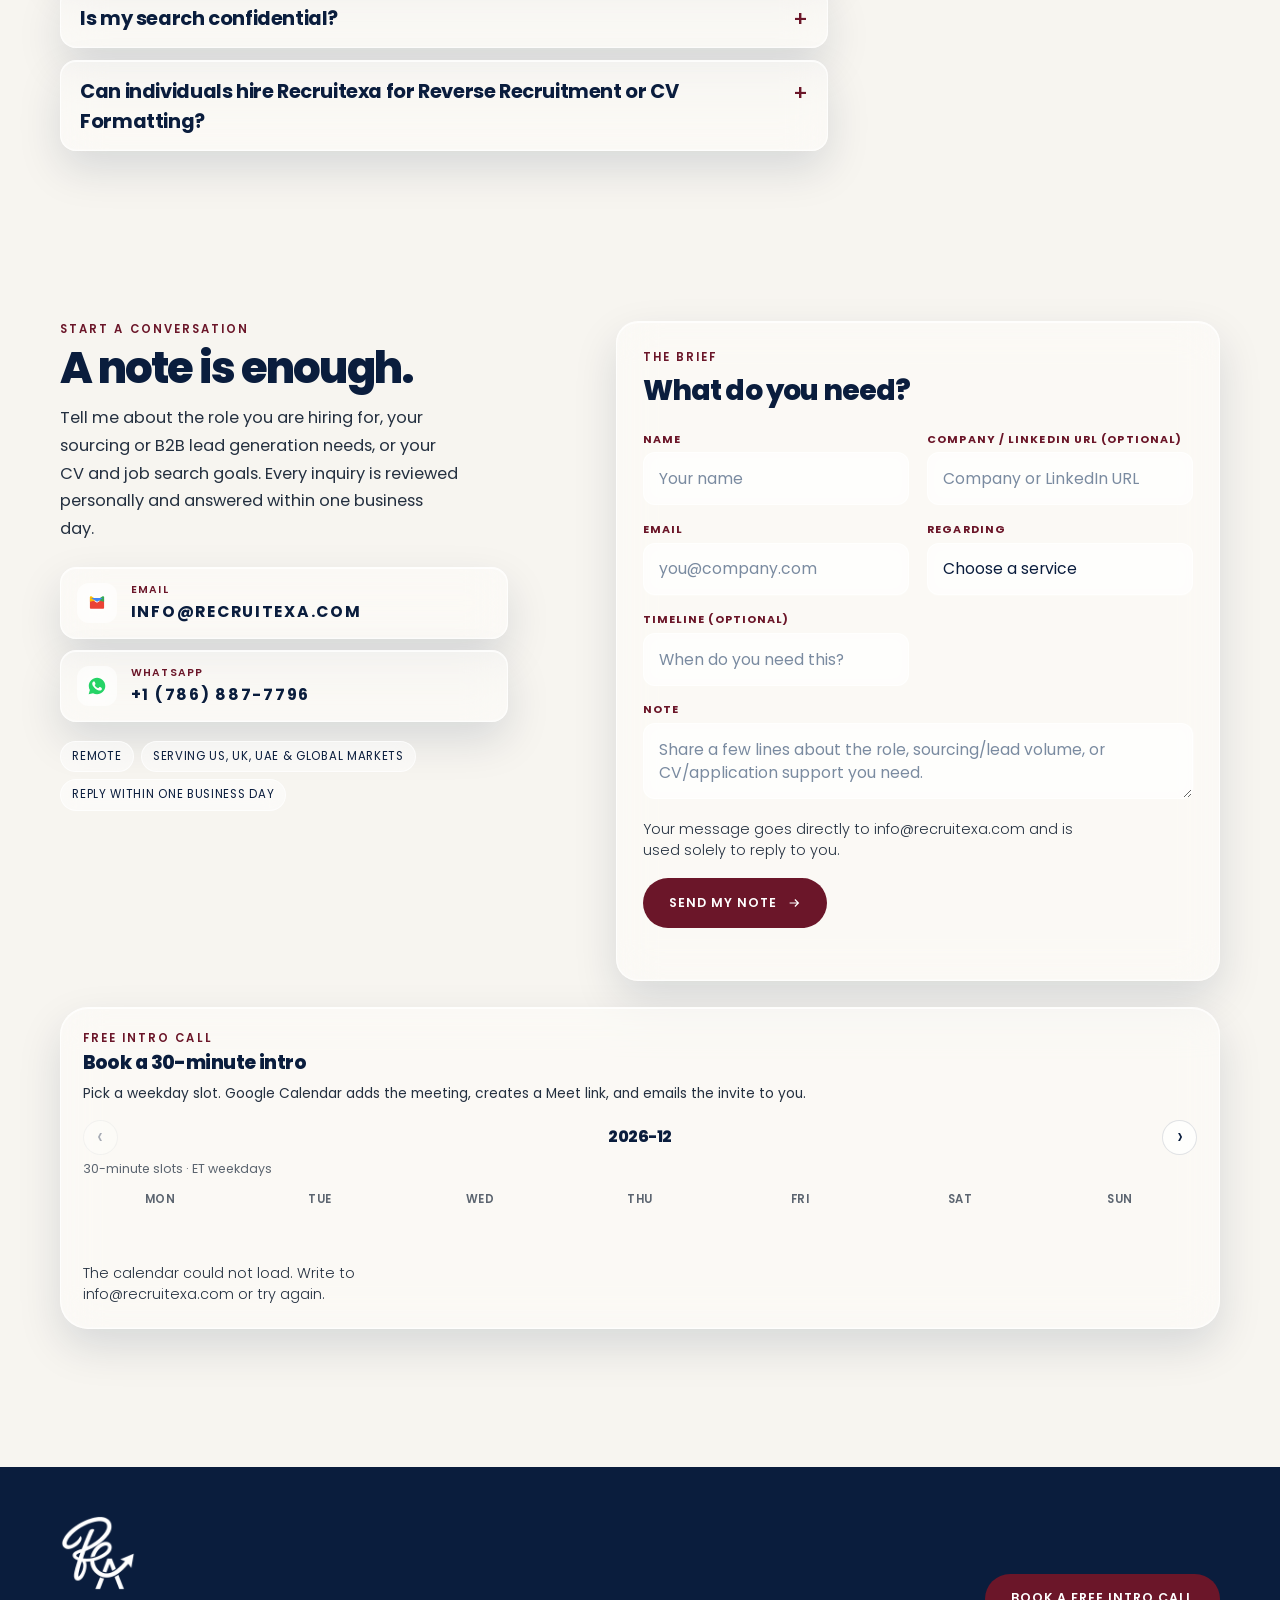
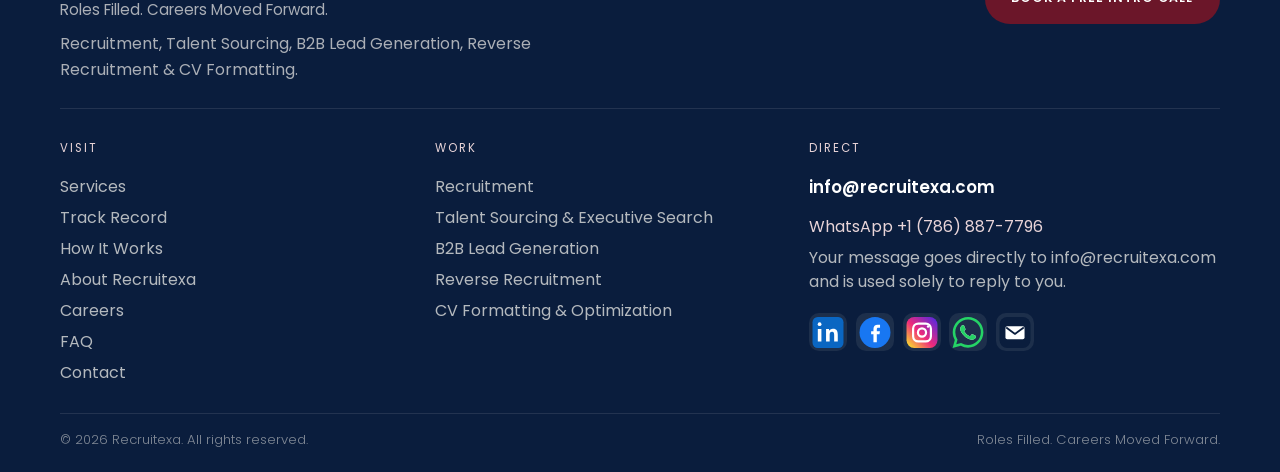
==== commit 5a0d872f: "Add job opening dates and a clear delete control in careers admin. Co-authored-by: Cursor <cursorage" ====
--- a/index.html
+++ b/index.html
@@ -938,6 +938,6 @@
     </div>
   </footer>
 
-  <script src="main.js?v=50"></script>
+  <script src="main.js?v=51"></script>
 </body>
 </html>
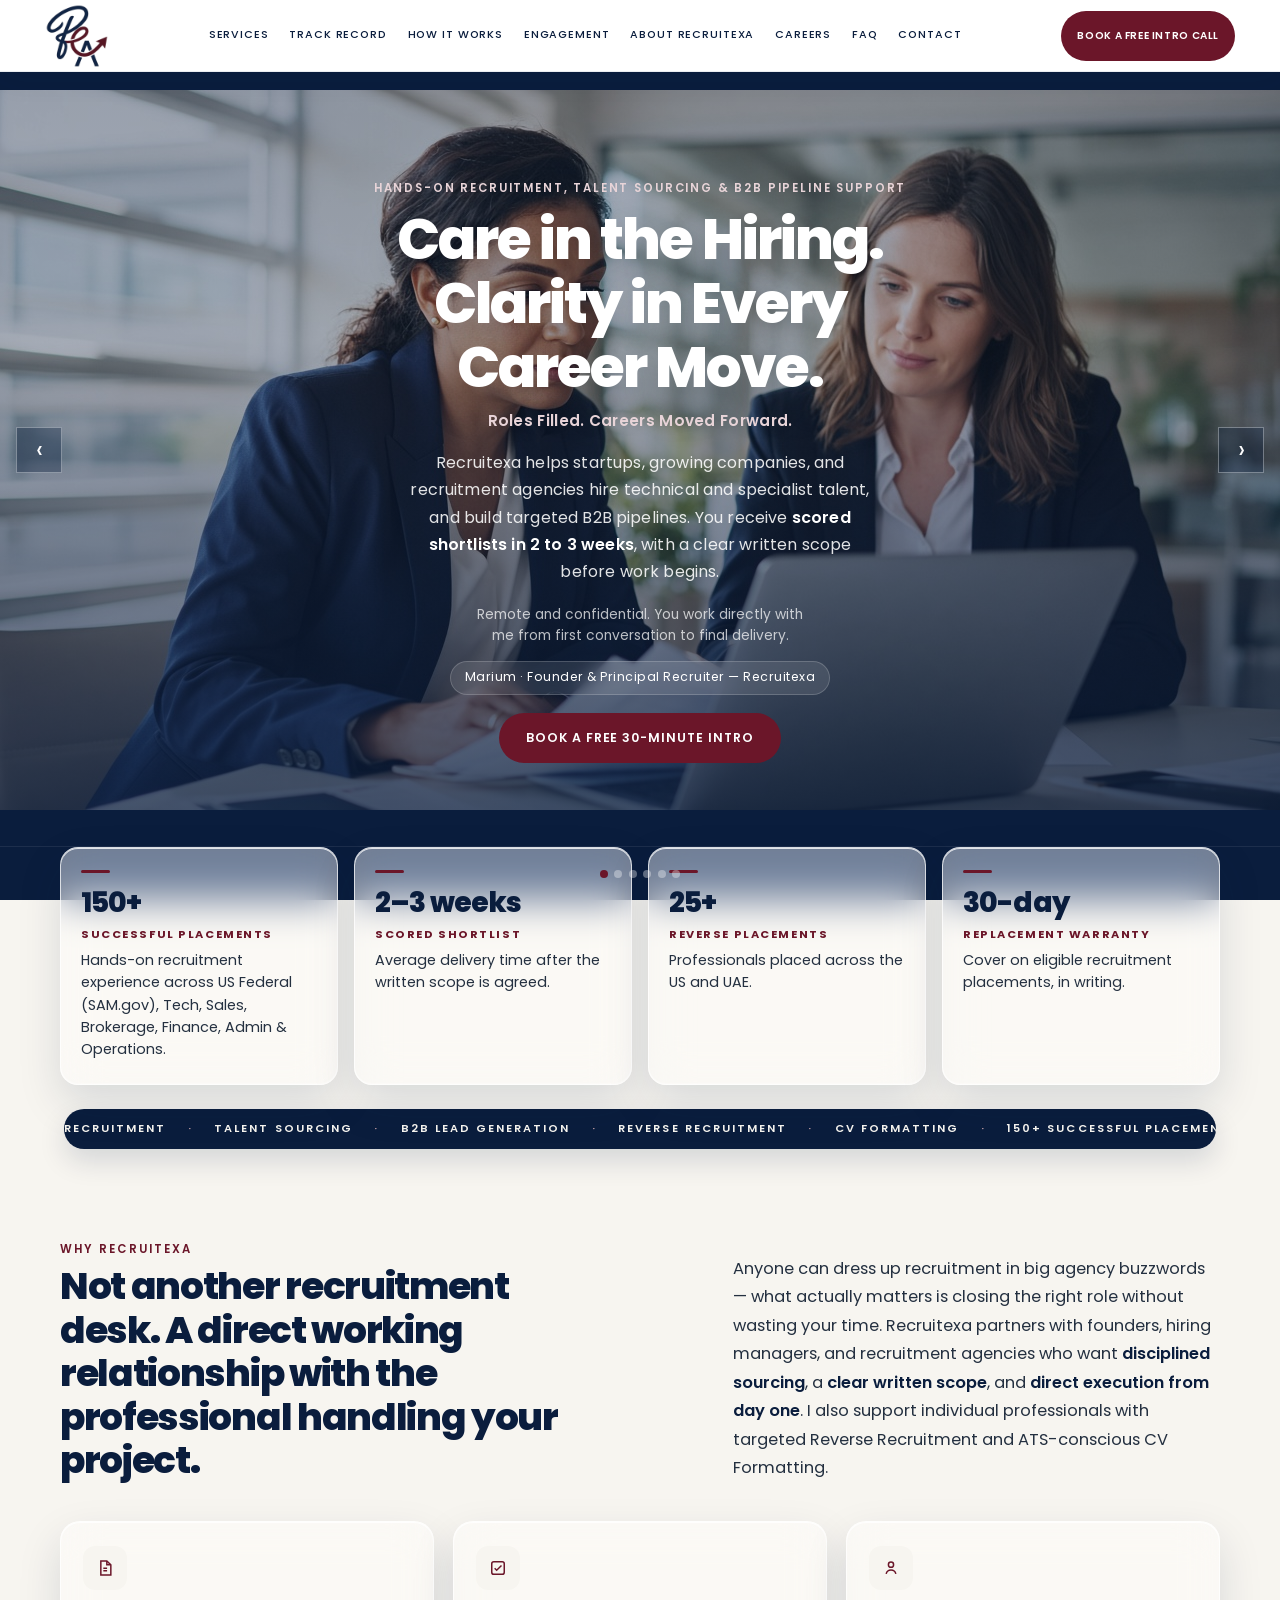
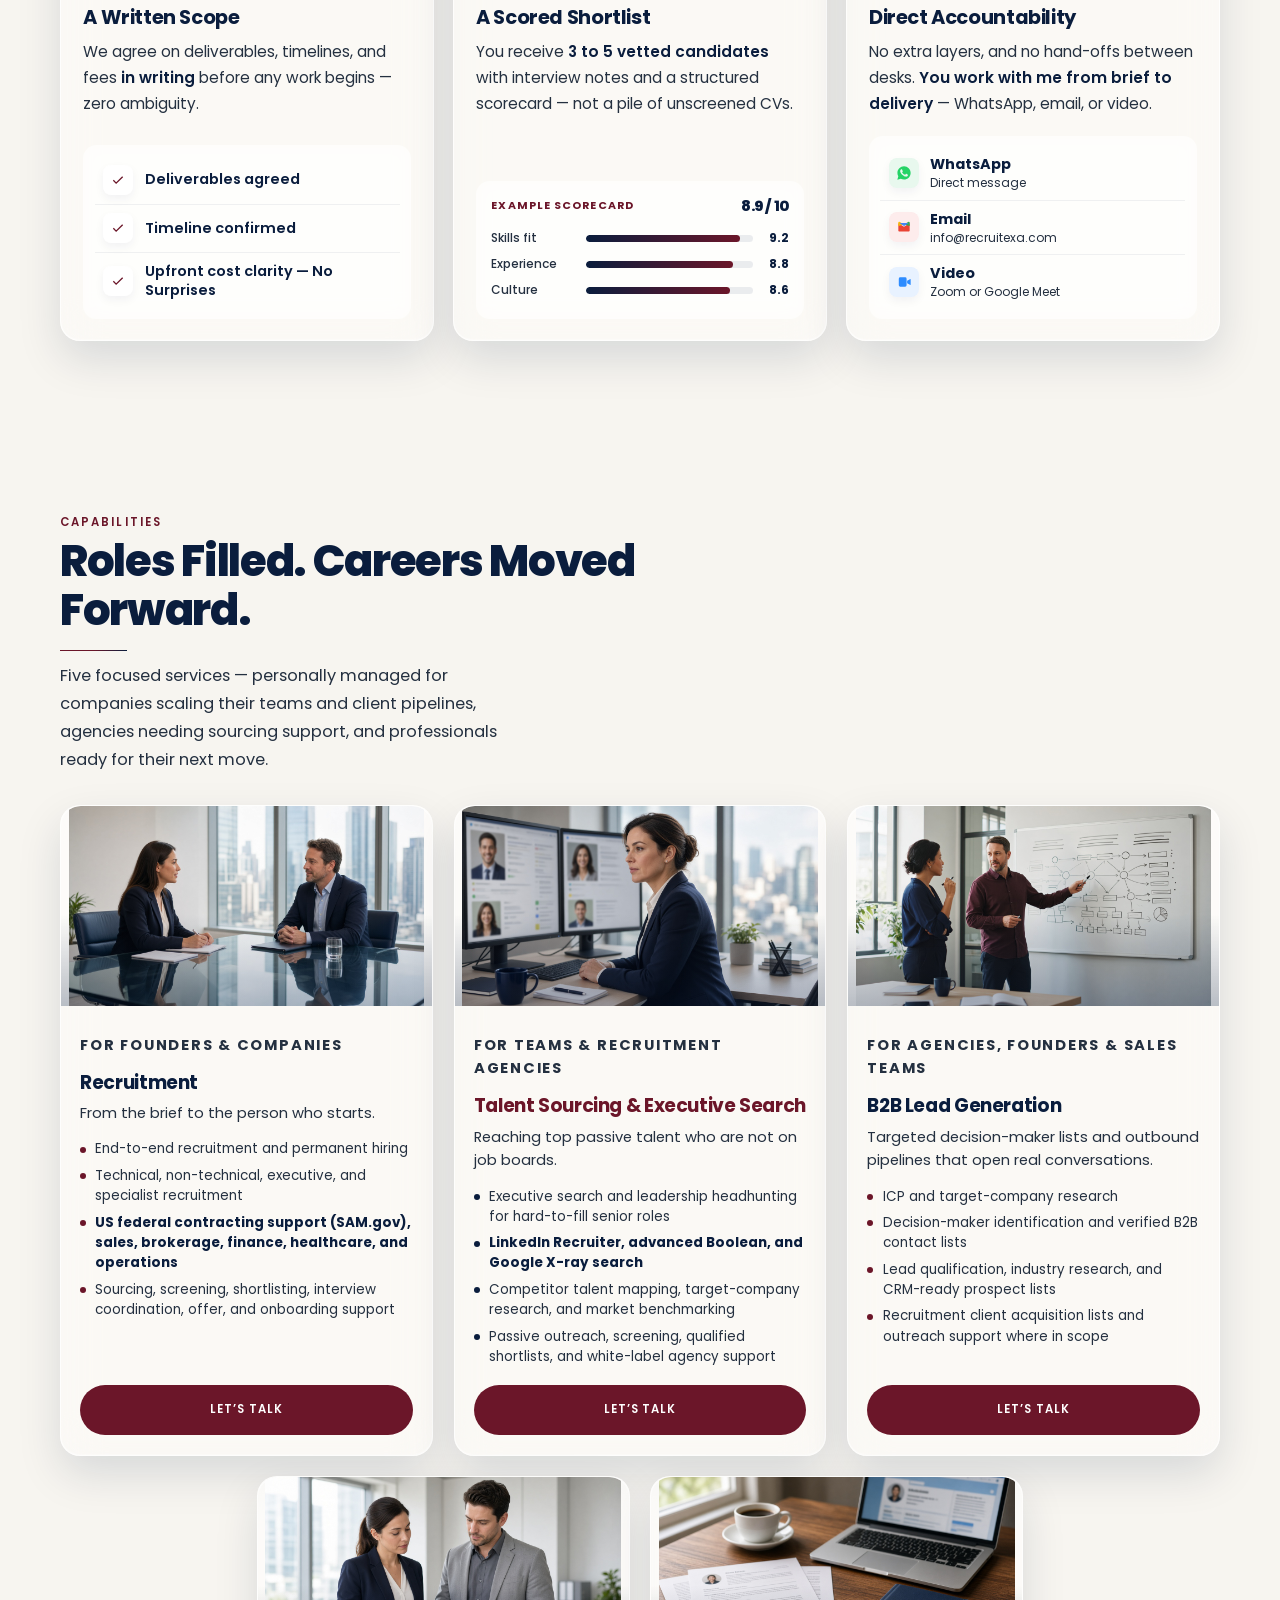
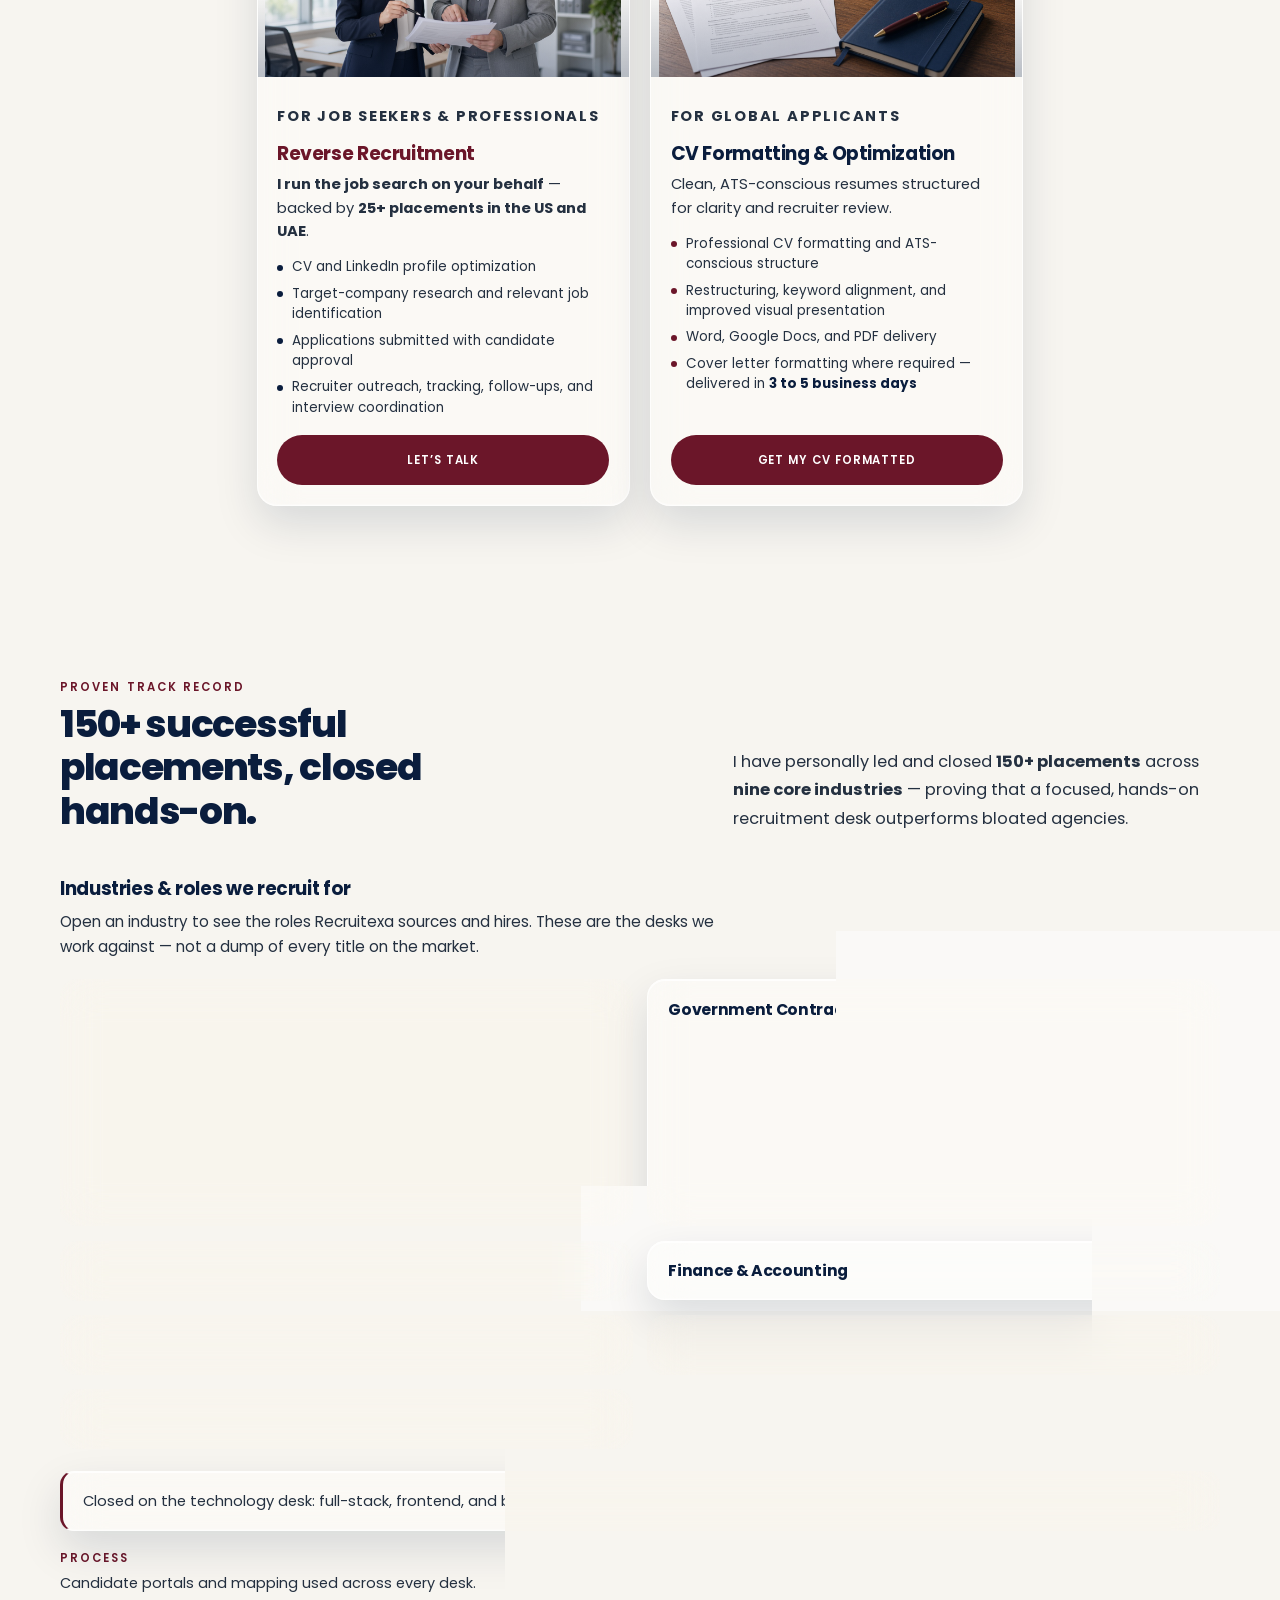
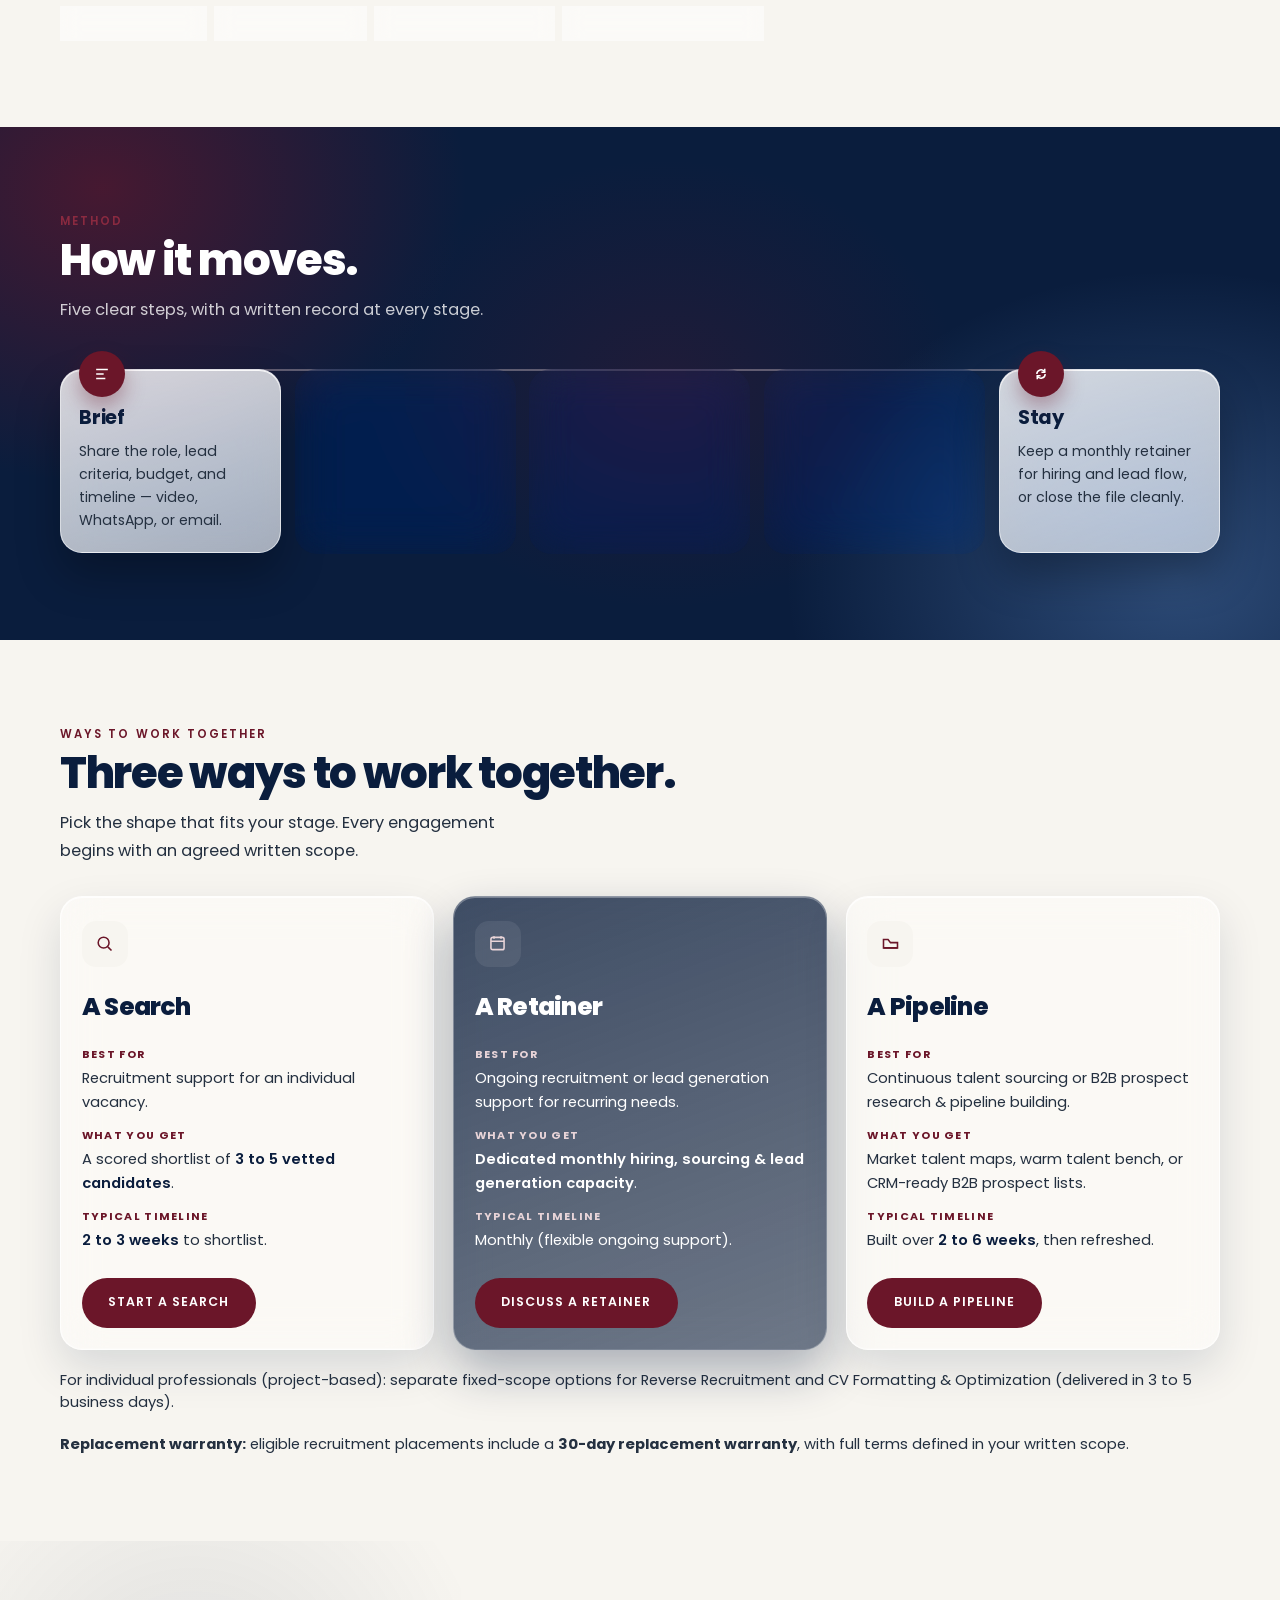
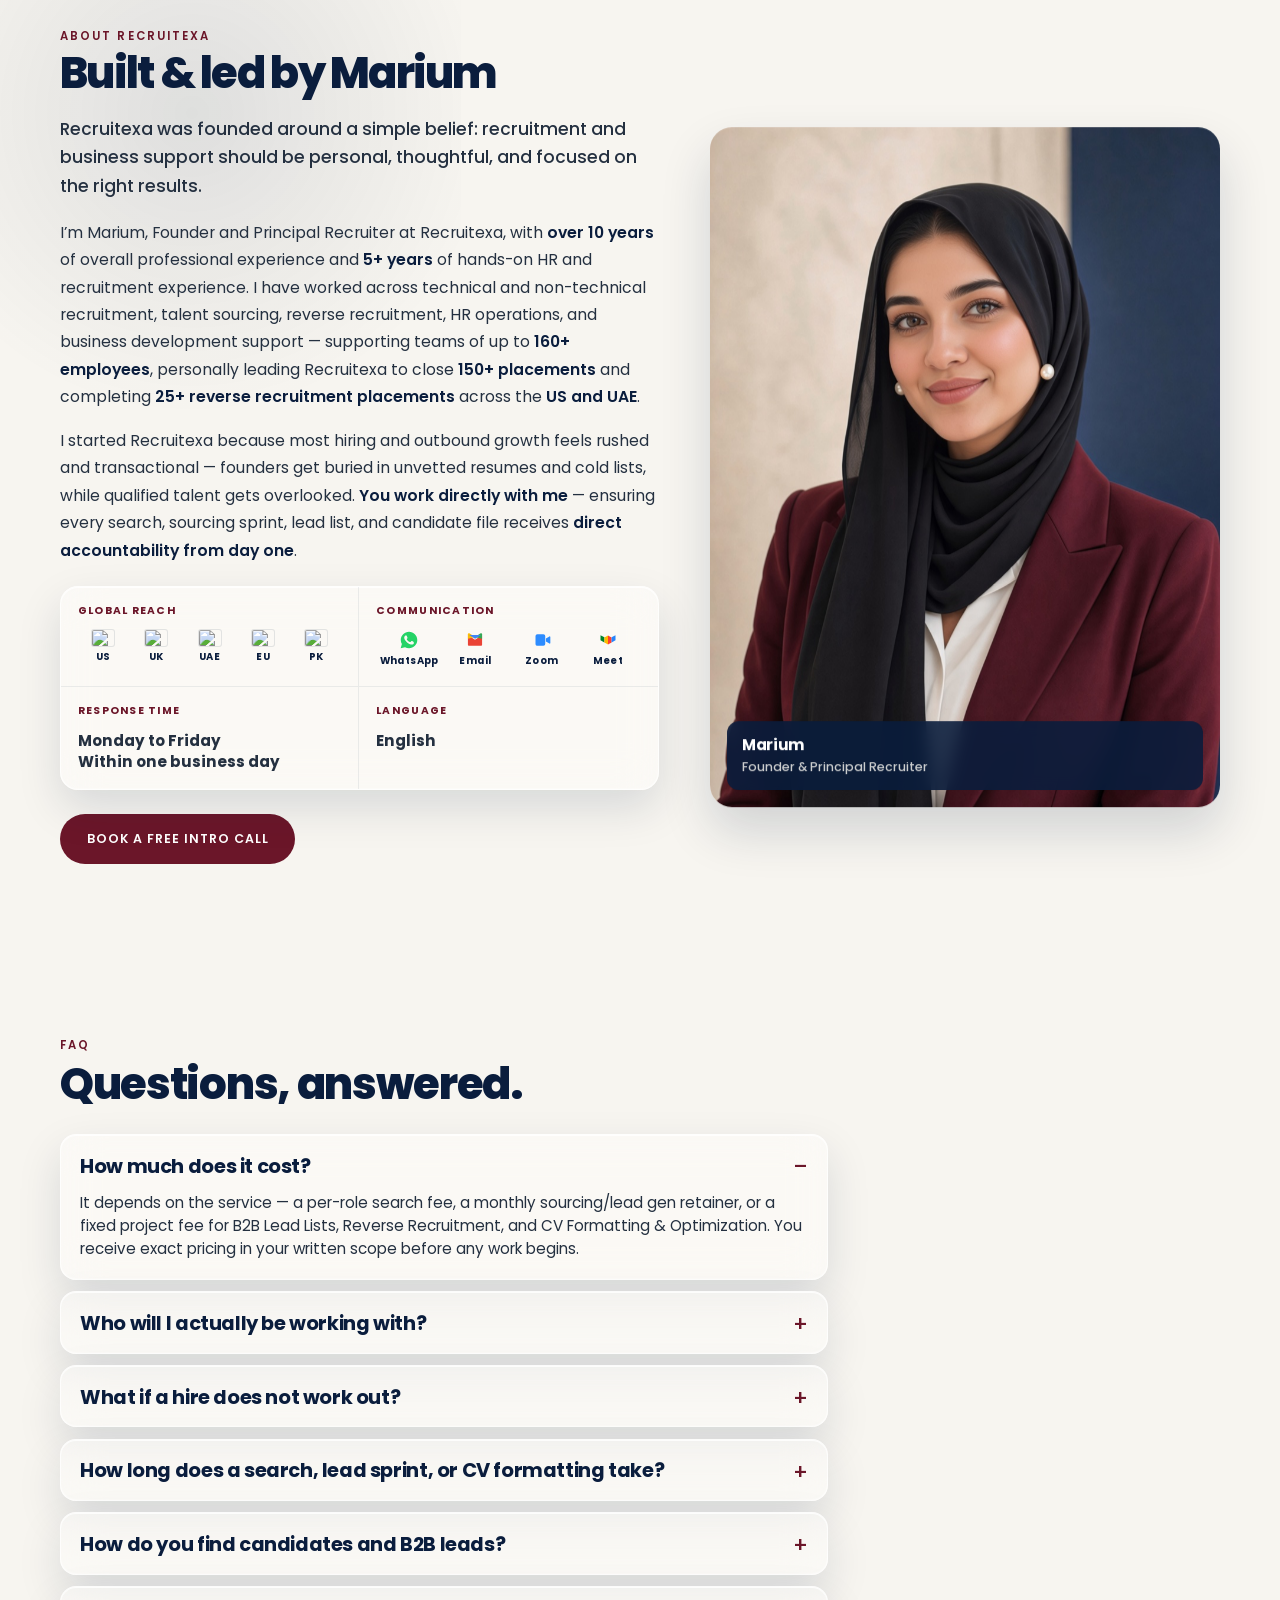
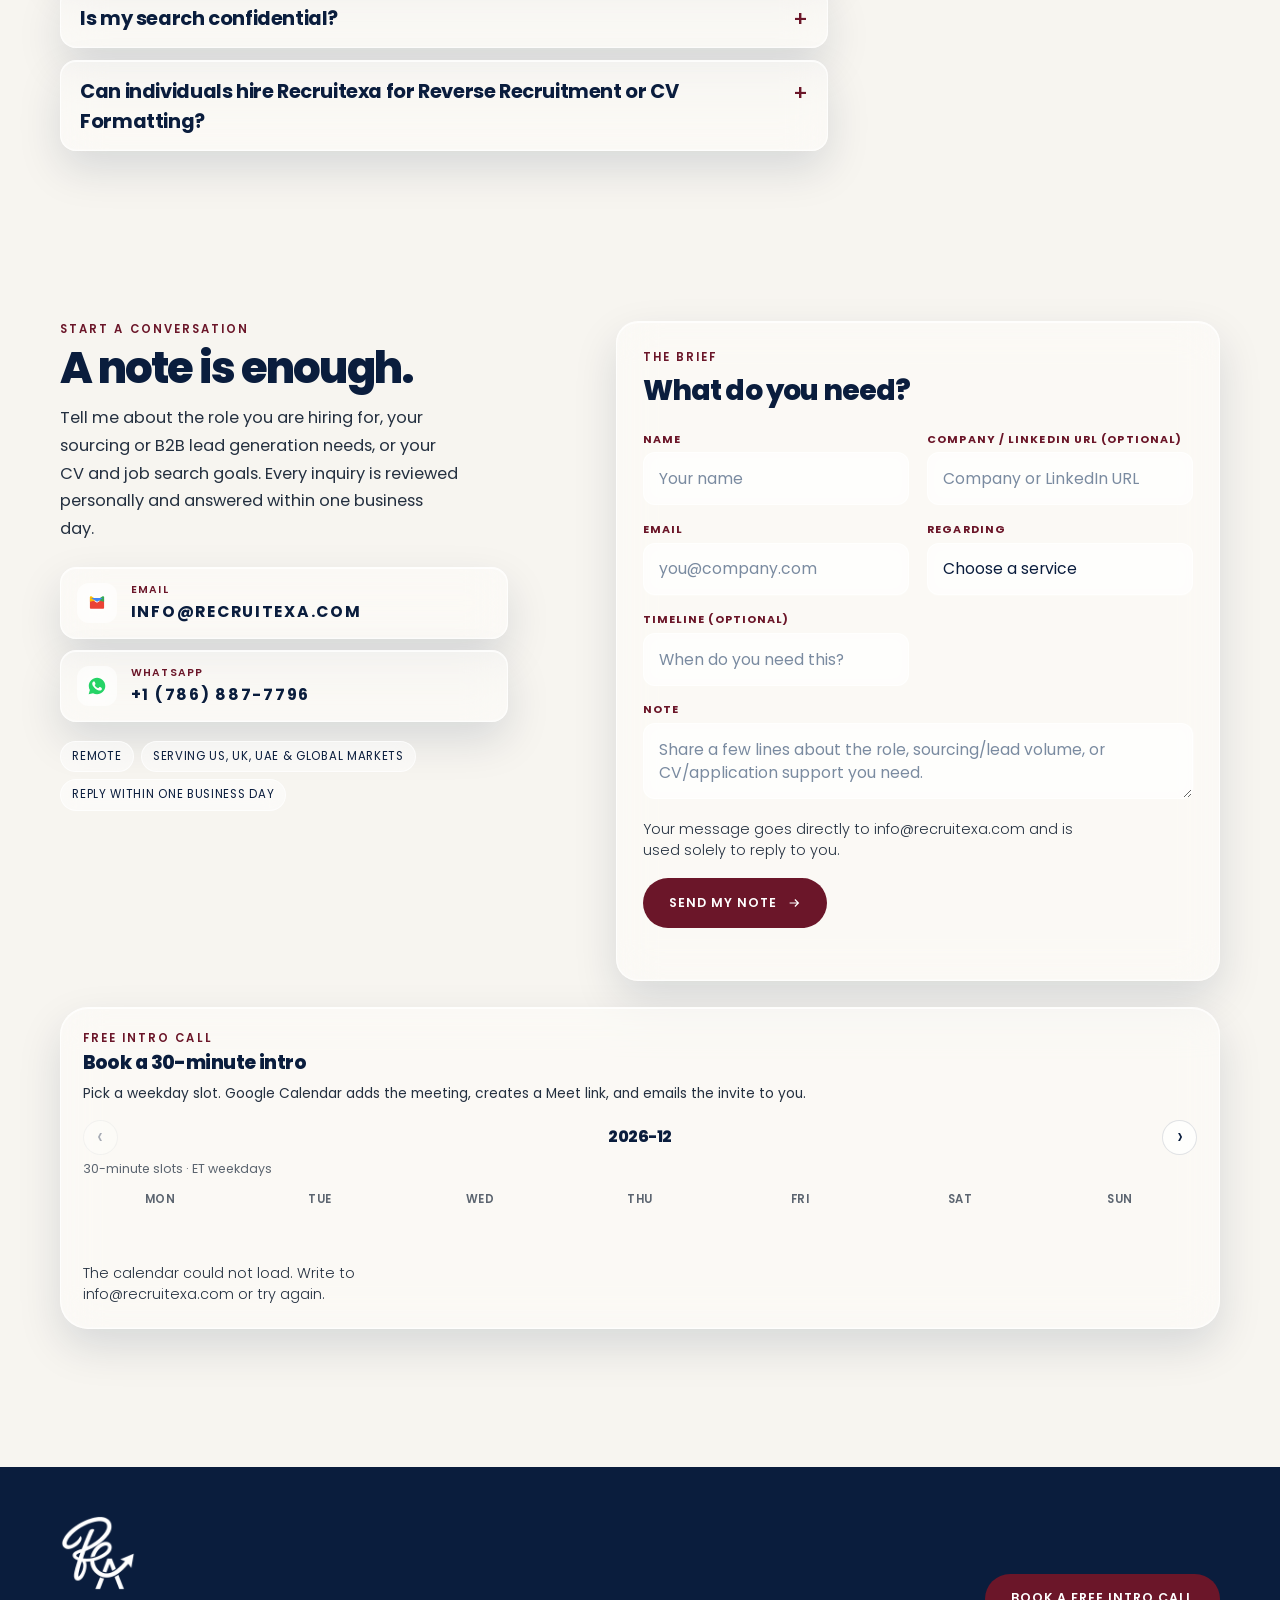
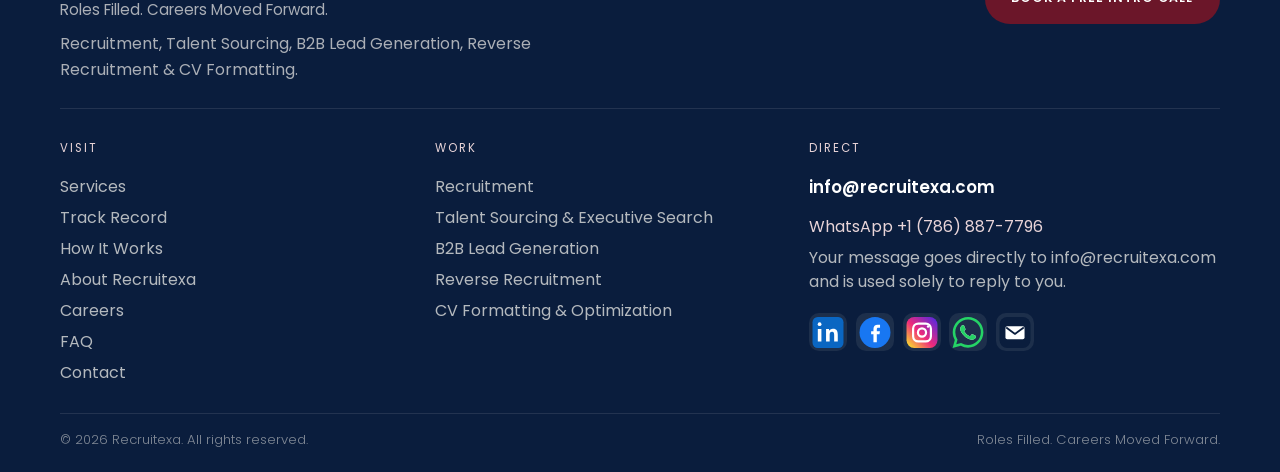
==== commit 3cc2de8a: "Expand the careers apply form and prefill it when a posted role is selected. Co-authored-by: Cursor " ====
--- a/index.html
+++ b/index.html
@@ -938,6 +938,6 @@
     </div>
   </footer>
 
-  <script src="main.js?v=51"></script>
+  <script src="main.js?v=52"></script>
 </body>
 </html>
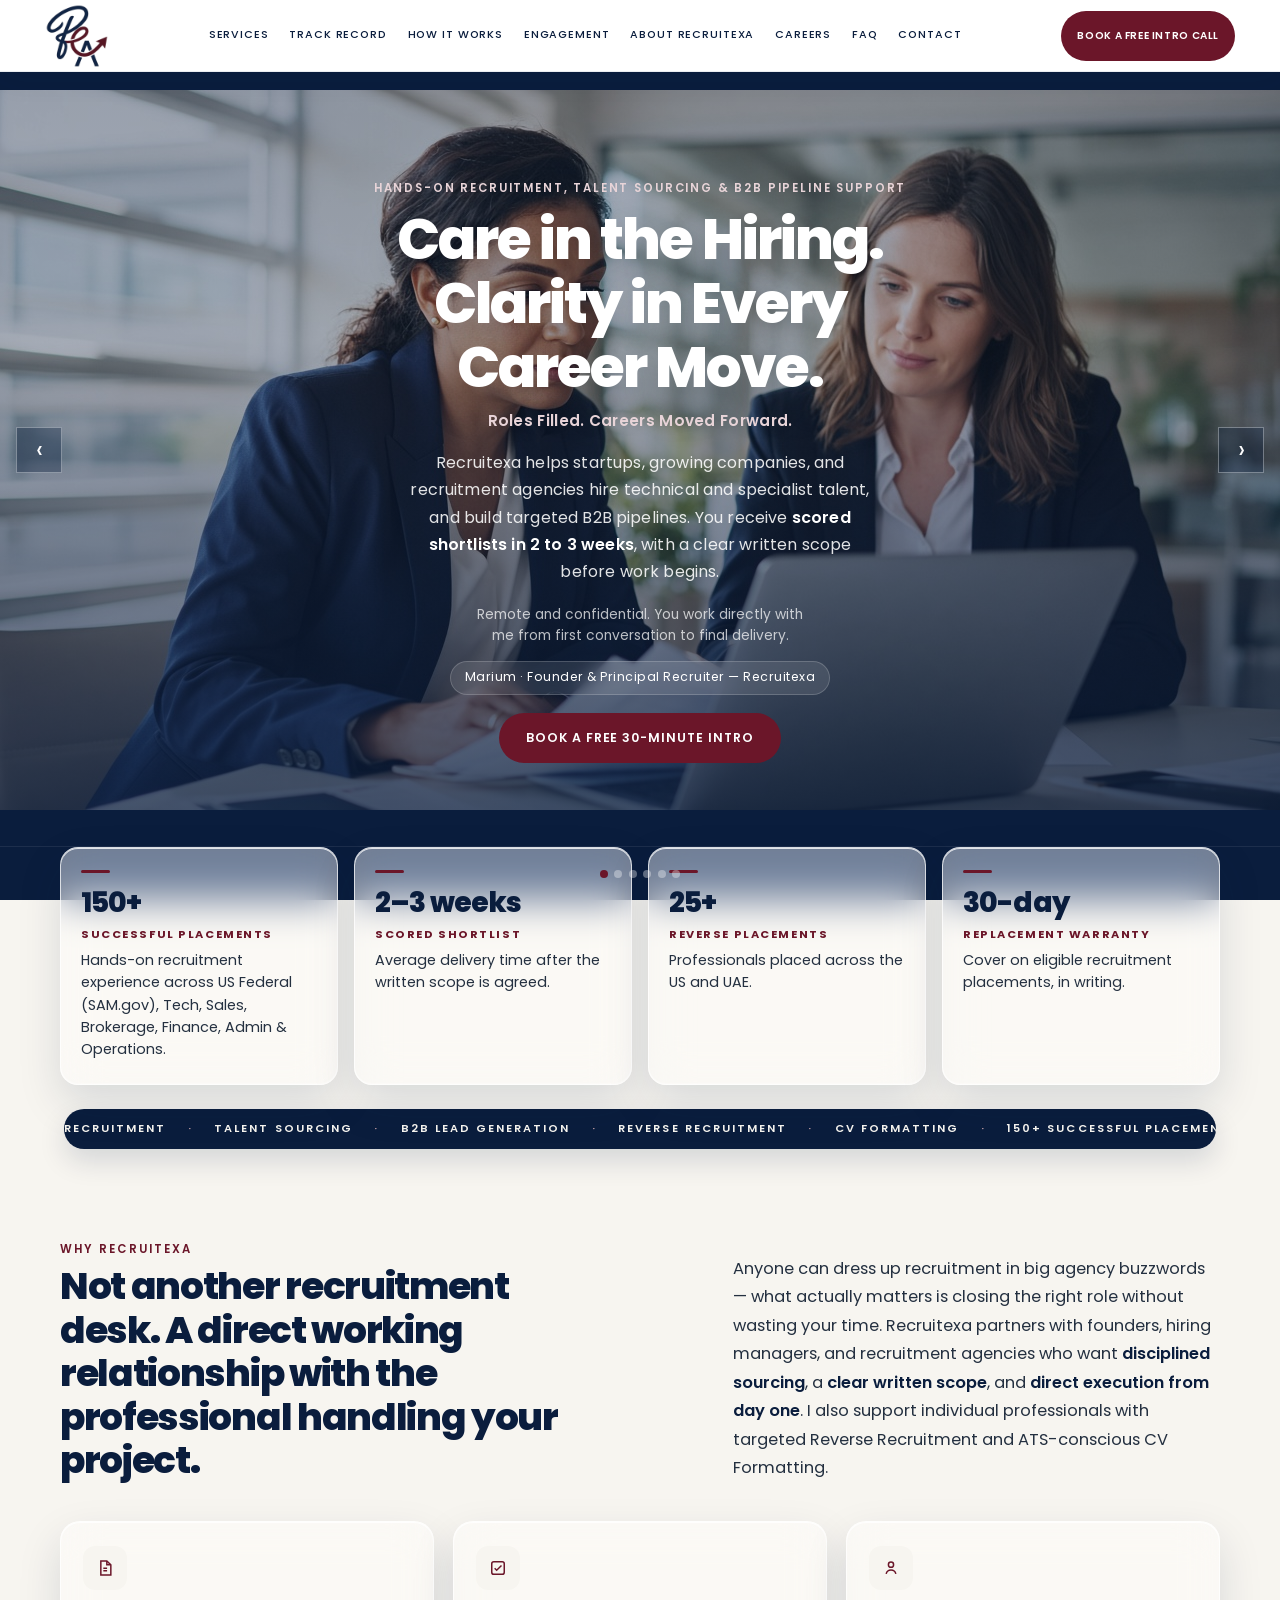
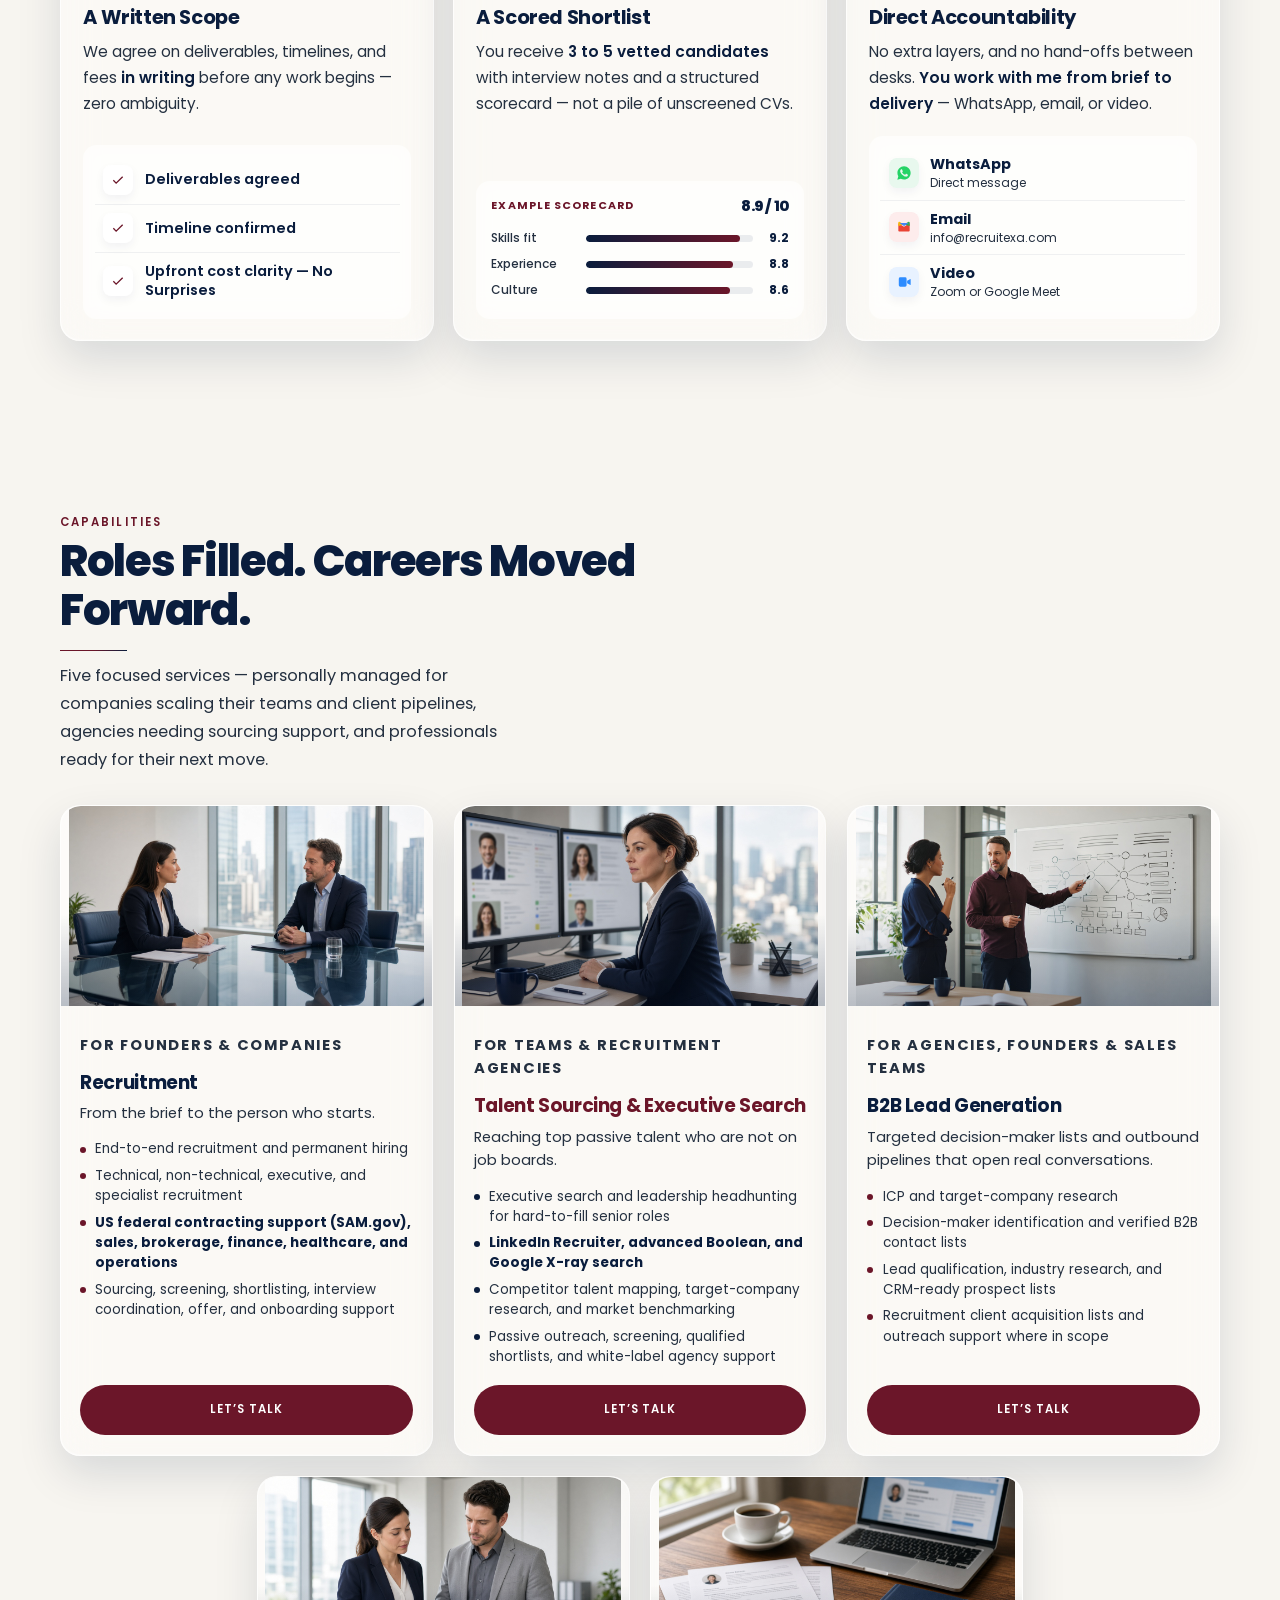
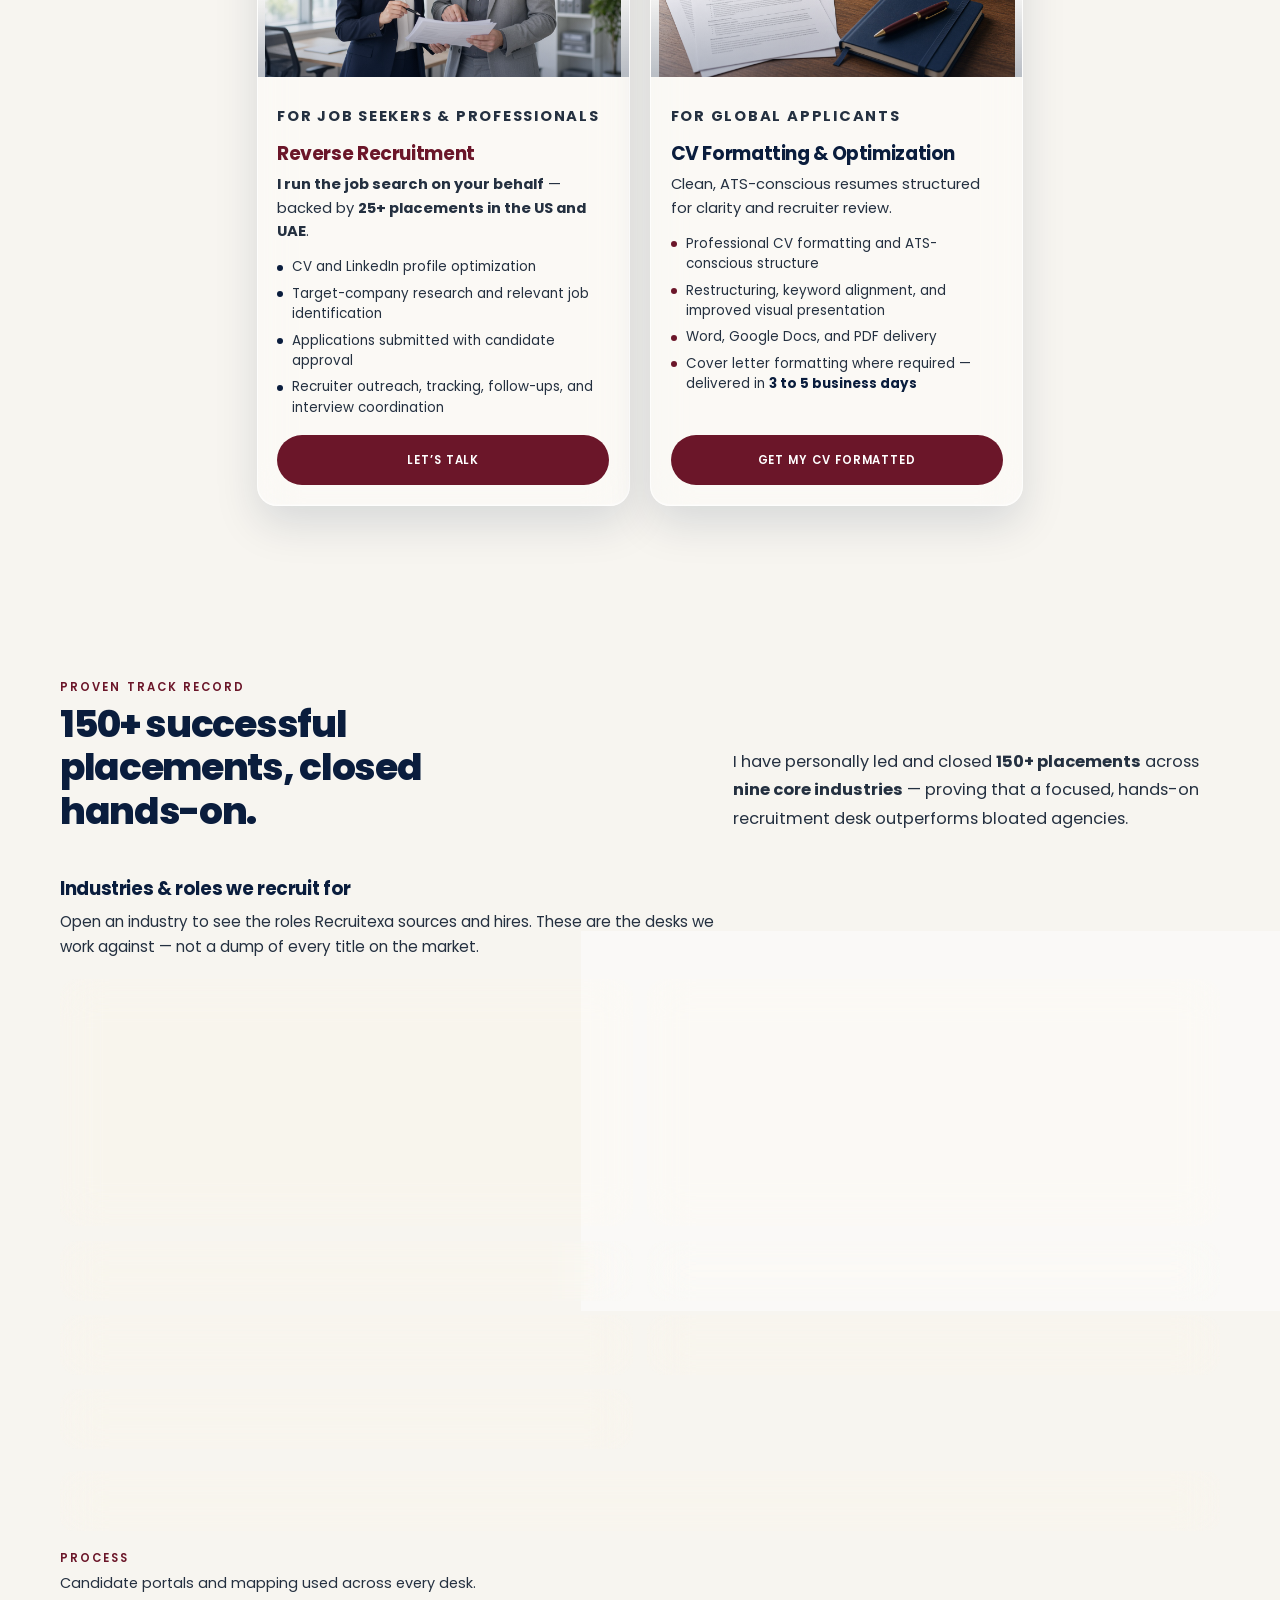
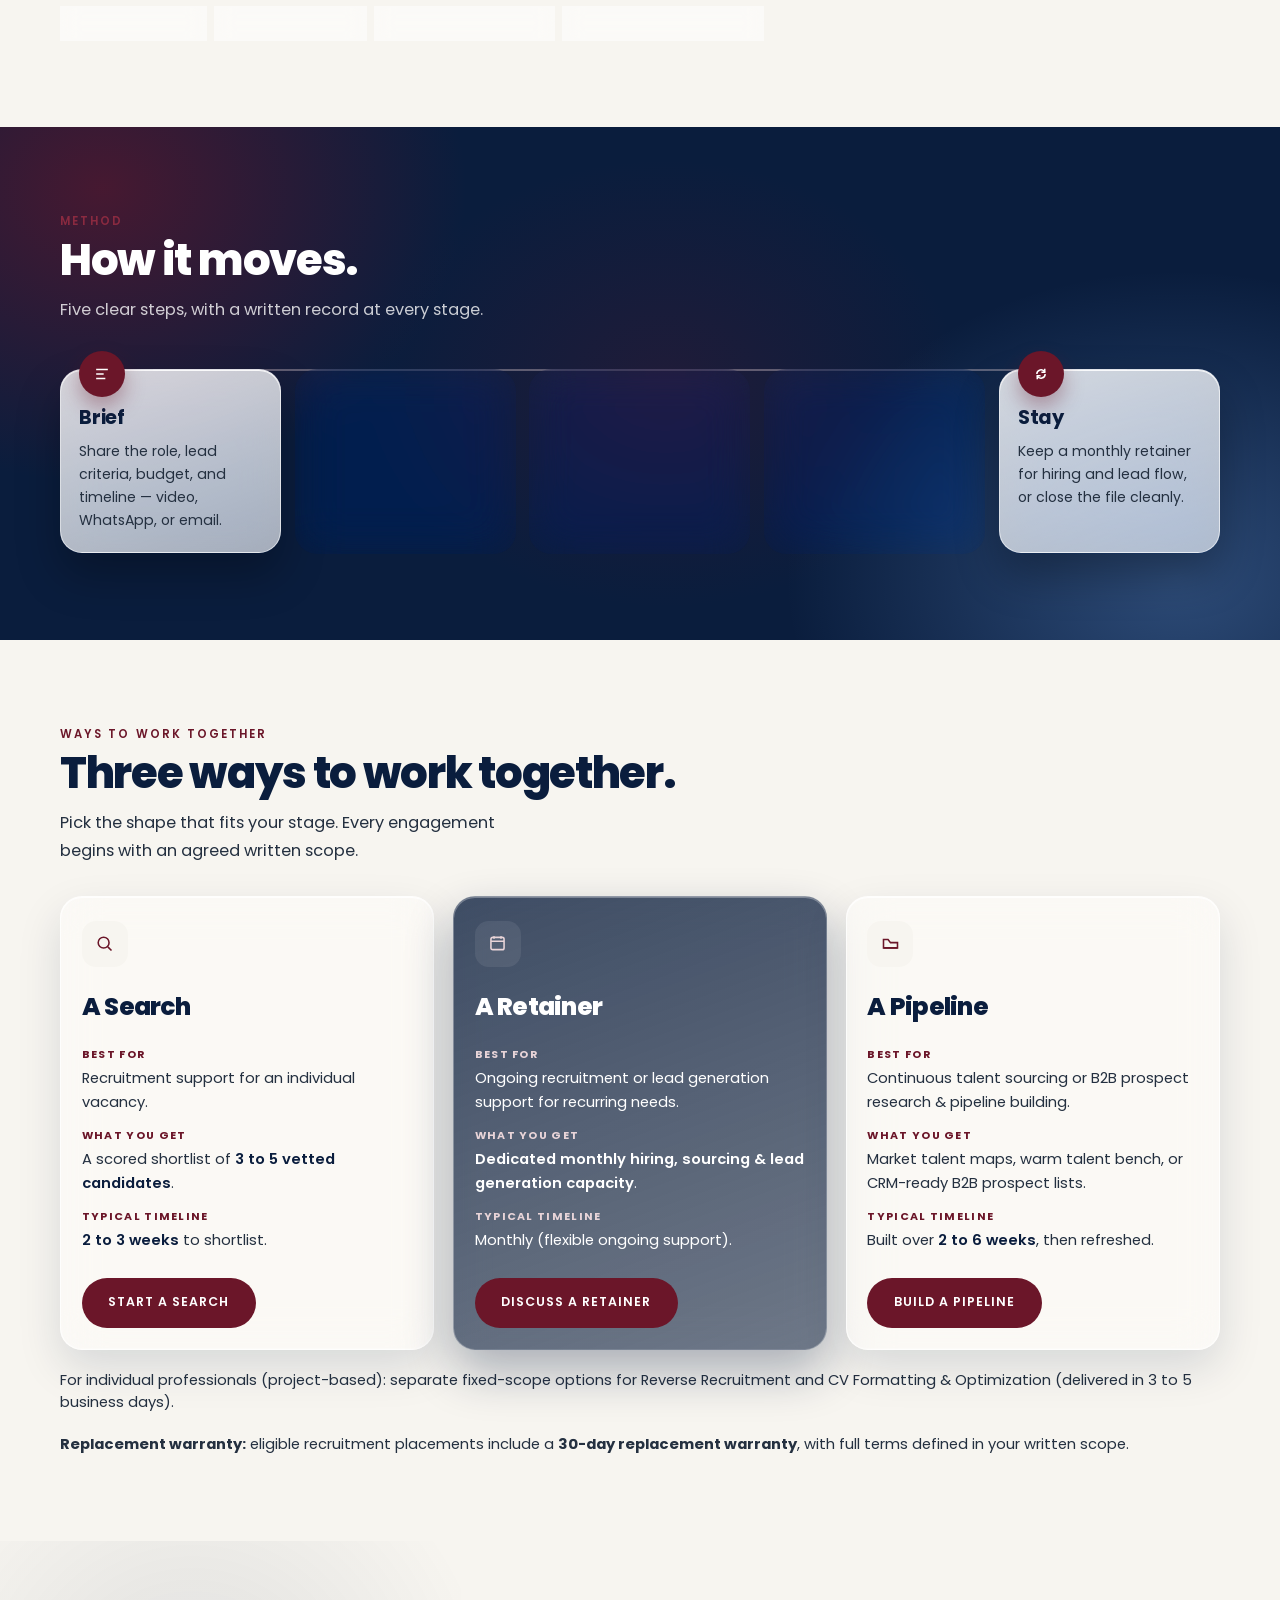
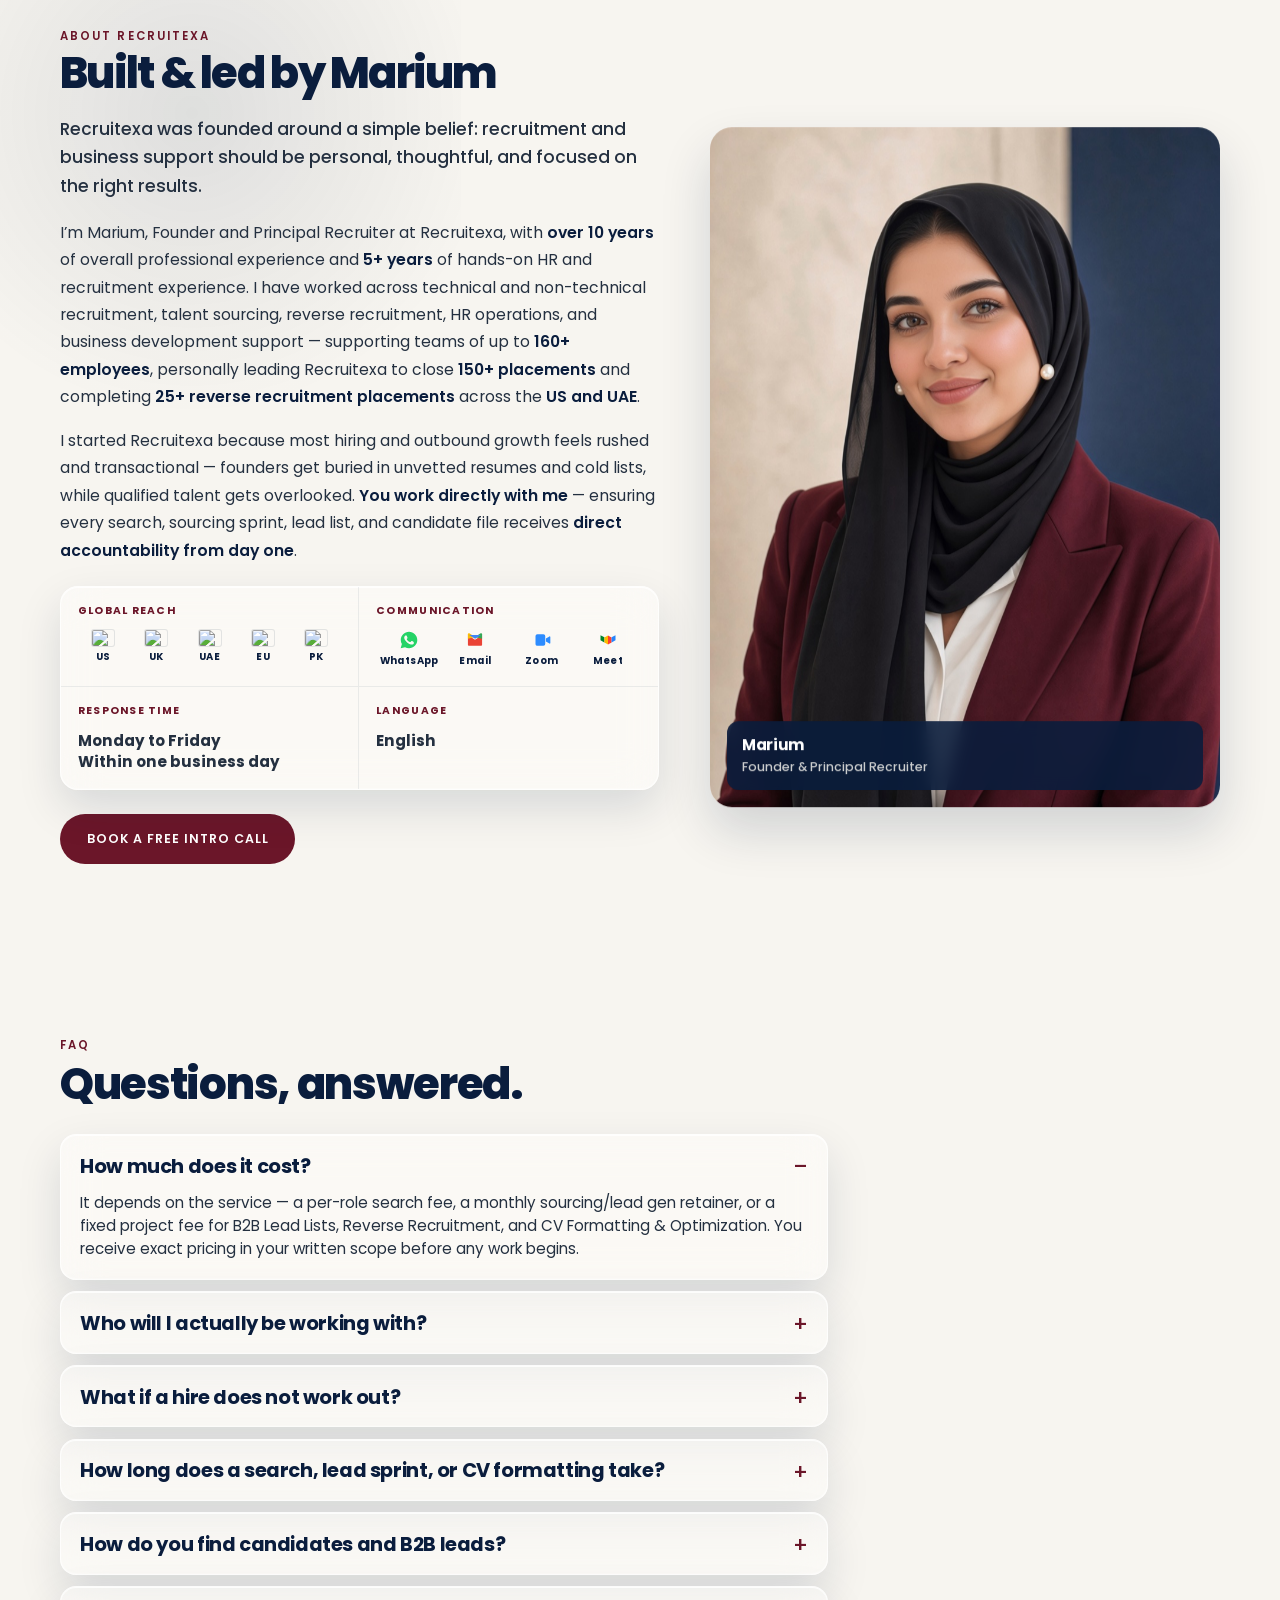
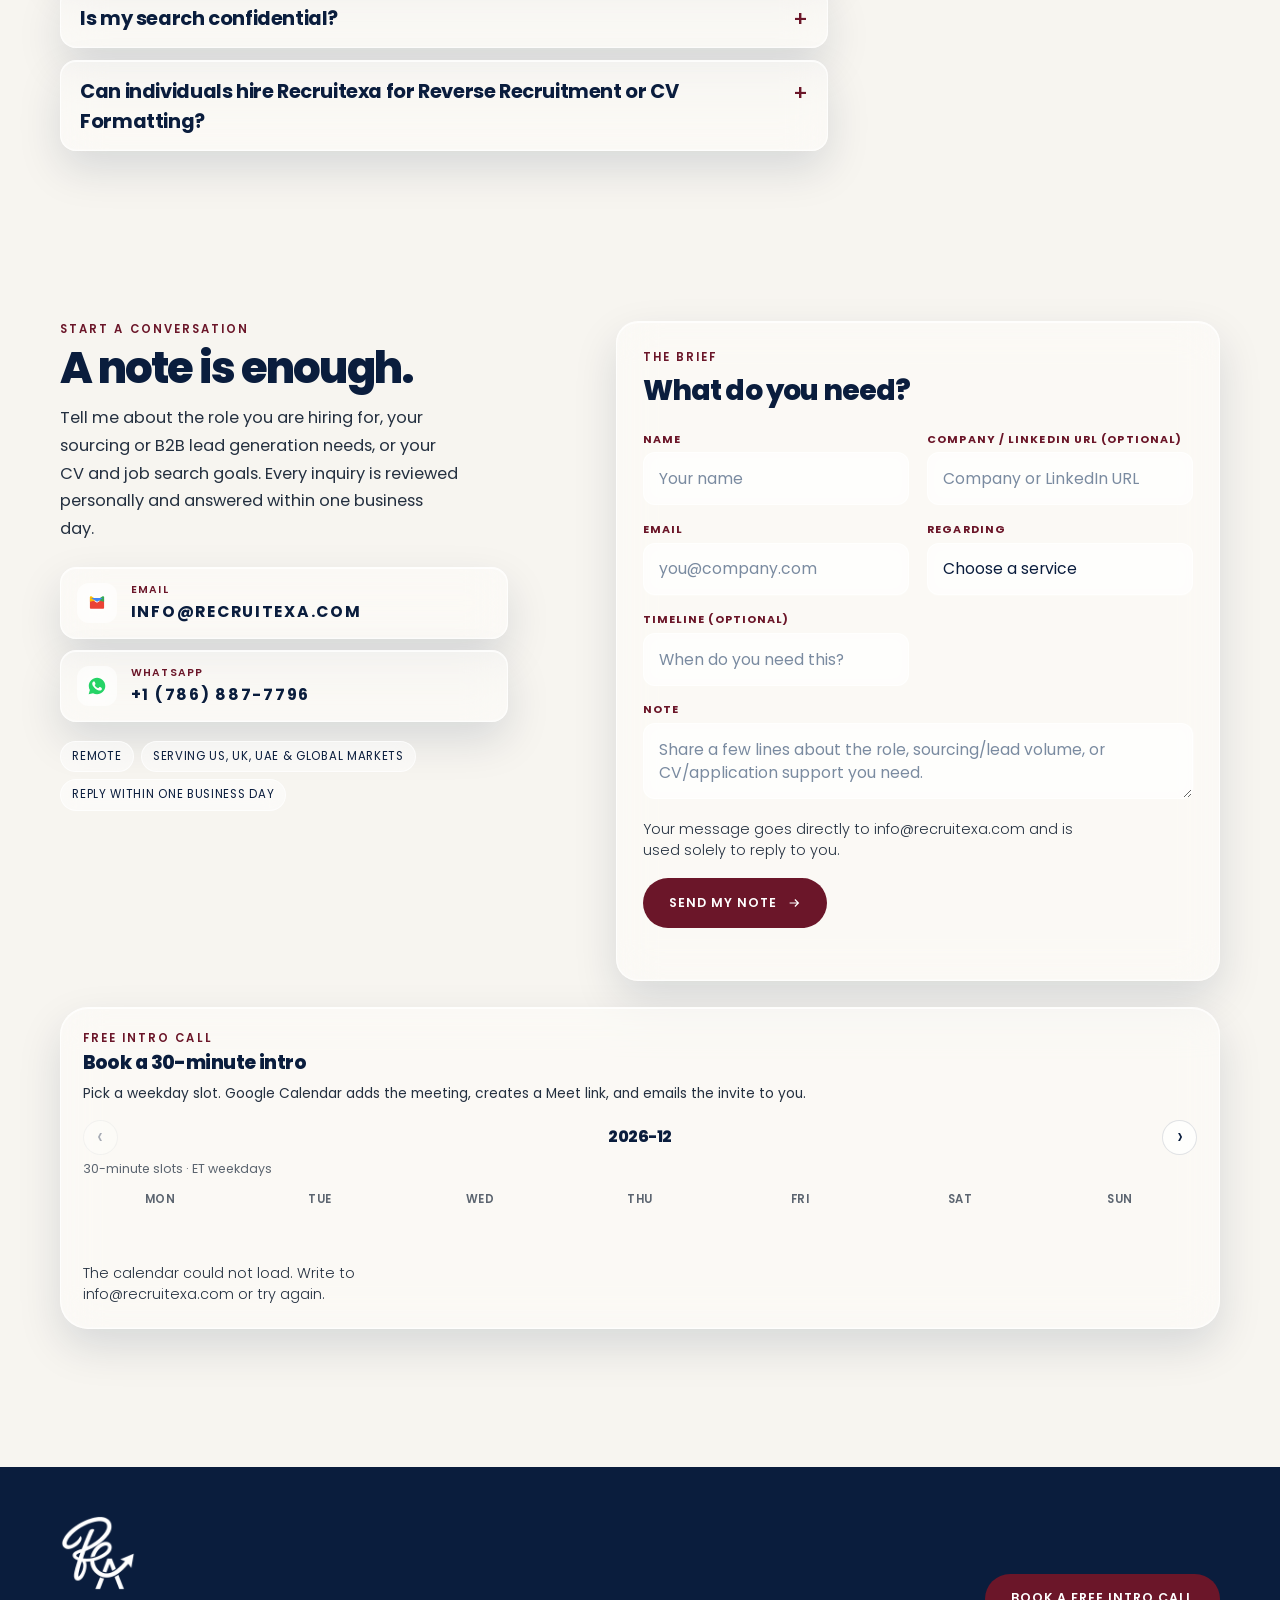
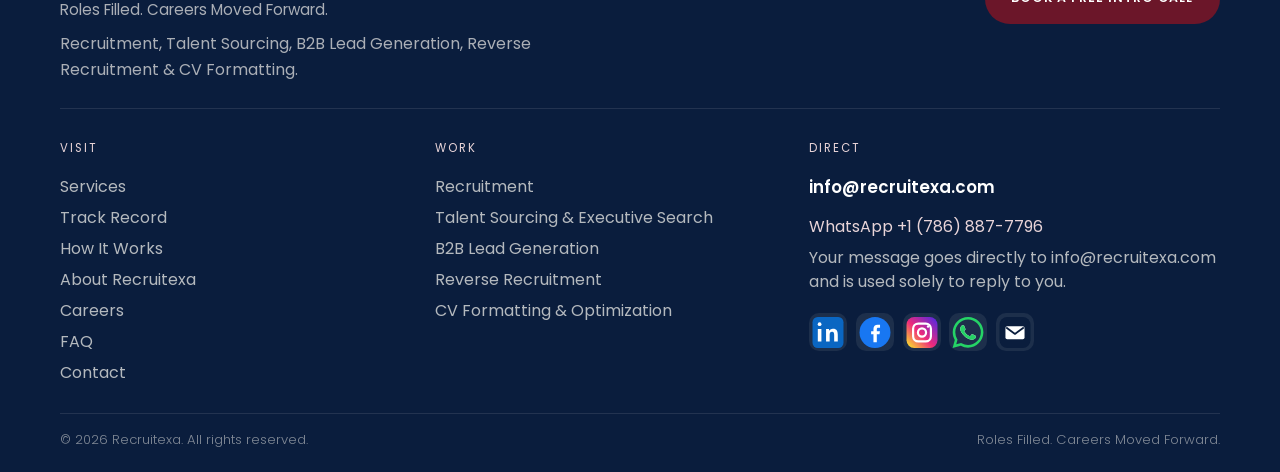
==== commit ea16ae79: "Let each posted role carry its own must-haves and apply questions. Co-authored-by: Cursor <cursorage" ====
--- a/index.html
+++ b/index.html
@@ -938,6 +938,6 @@
     </div>
   </footer>
 
-  <script src="main.js?v=52"></script>
+  <script src="main.js?v=53"></script>
 </body>
 </html>
--- a/styles.css
+++ b/styles.css
@@ -6718,6 +6718,27 @@
 }
 .career-job p { margin: 0; color: #5c6570; }
 .career-job .btn { margin-top: 0.9rem; }
+.career-job .apply-needs { margin: 0.7rem 0 0; }
+.apply-needs {
+  margin: 0 0 1rem;
+  padding: 0.85rem 1rem;
+  border-radius: 14px;
+  background: rgba(10, 29, 61, 0.05);
+  border: 1px solid rgba(10, 29, 61, 0.08);
+}
+.apply-needs p {
+  margin: 0 0 0.45rem;
+  color: #0A1D3D;
+  font-weight: 600;
+  font-size: 0.92rem;
+}
+.apply-needs ul {
+  margin: 0;
+  padding-left: 1.1rem;
+  color: #5c6570;
+}
+.apply-needs li { margin: 0.2rem 0; }
+.apply-extra { display: contents; }
 
 @media (prefers-reduced-motion: reduce) {
   .aurora span,
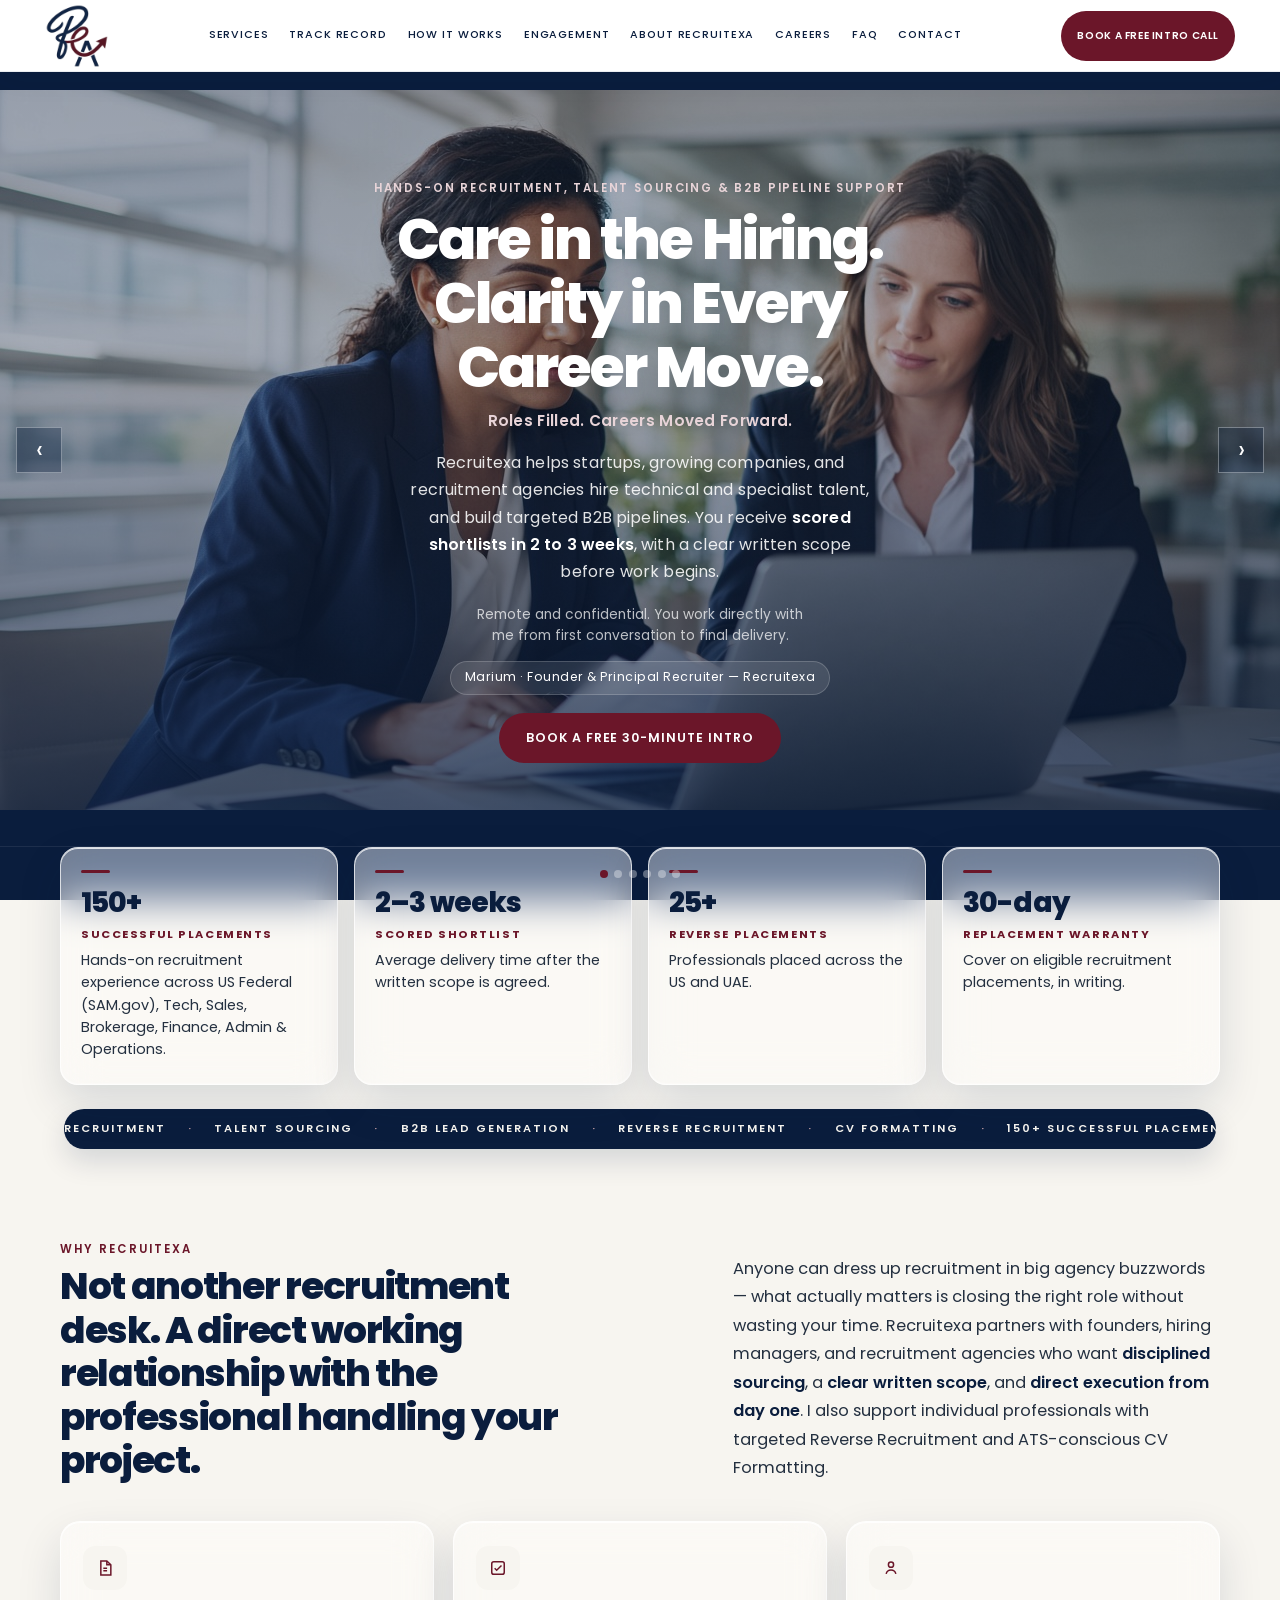
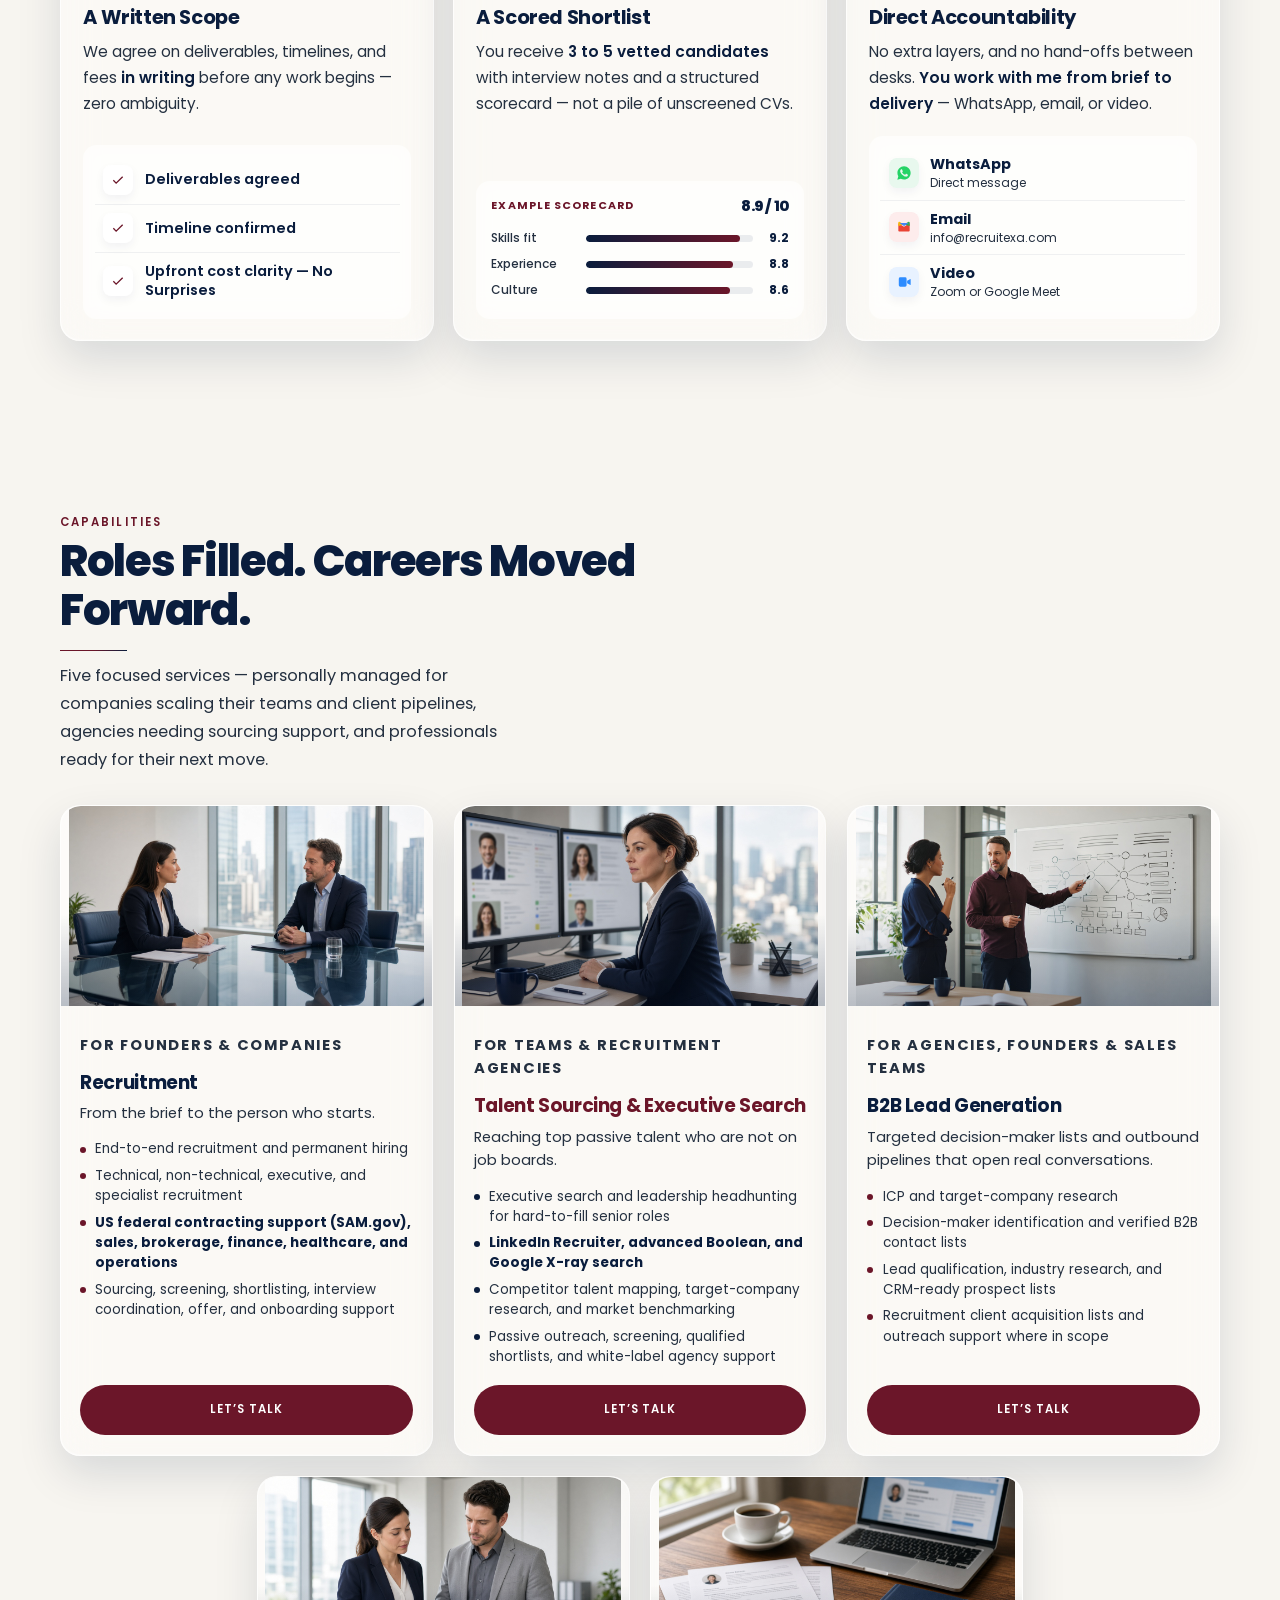
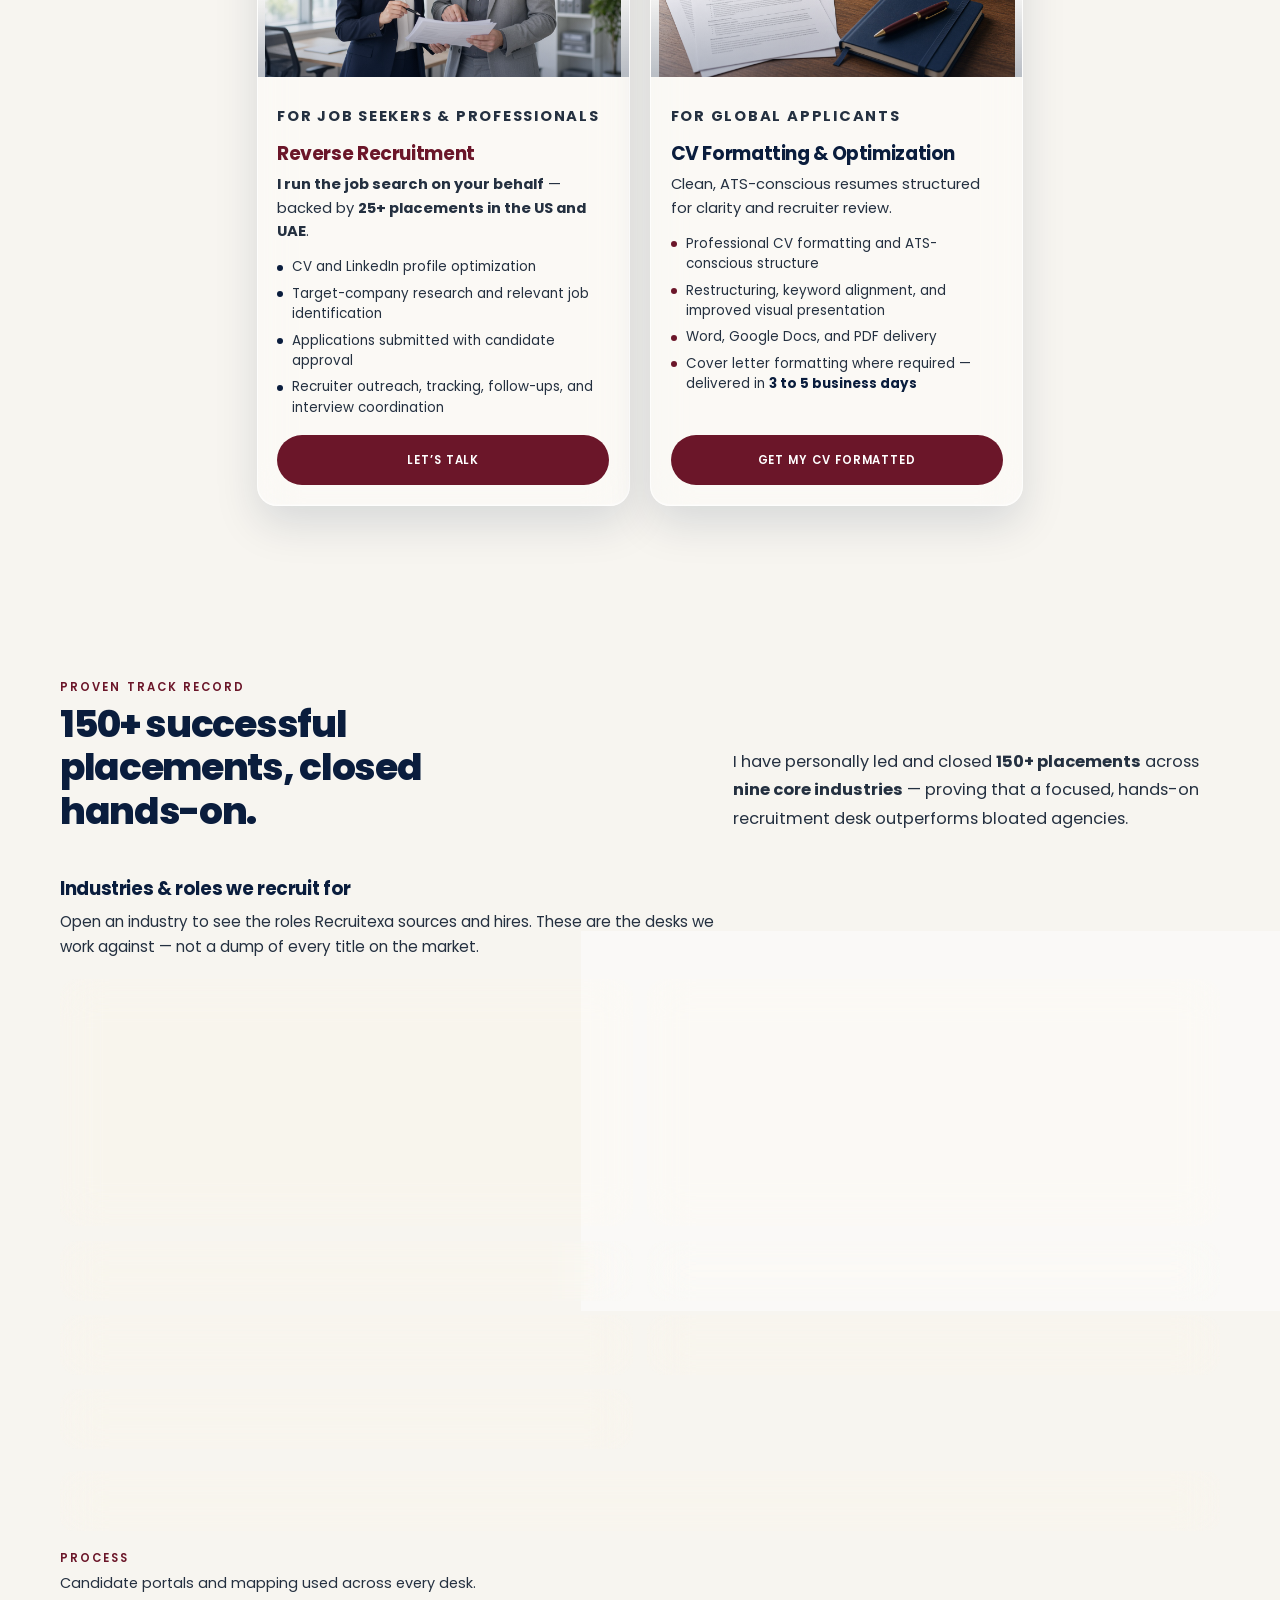
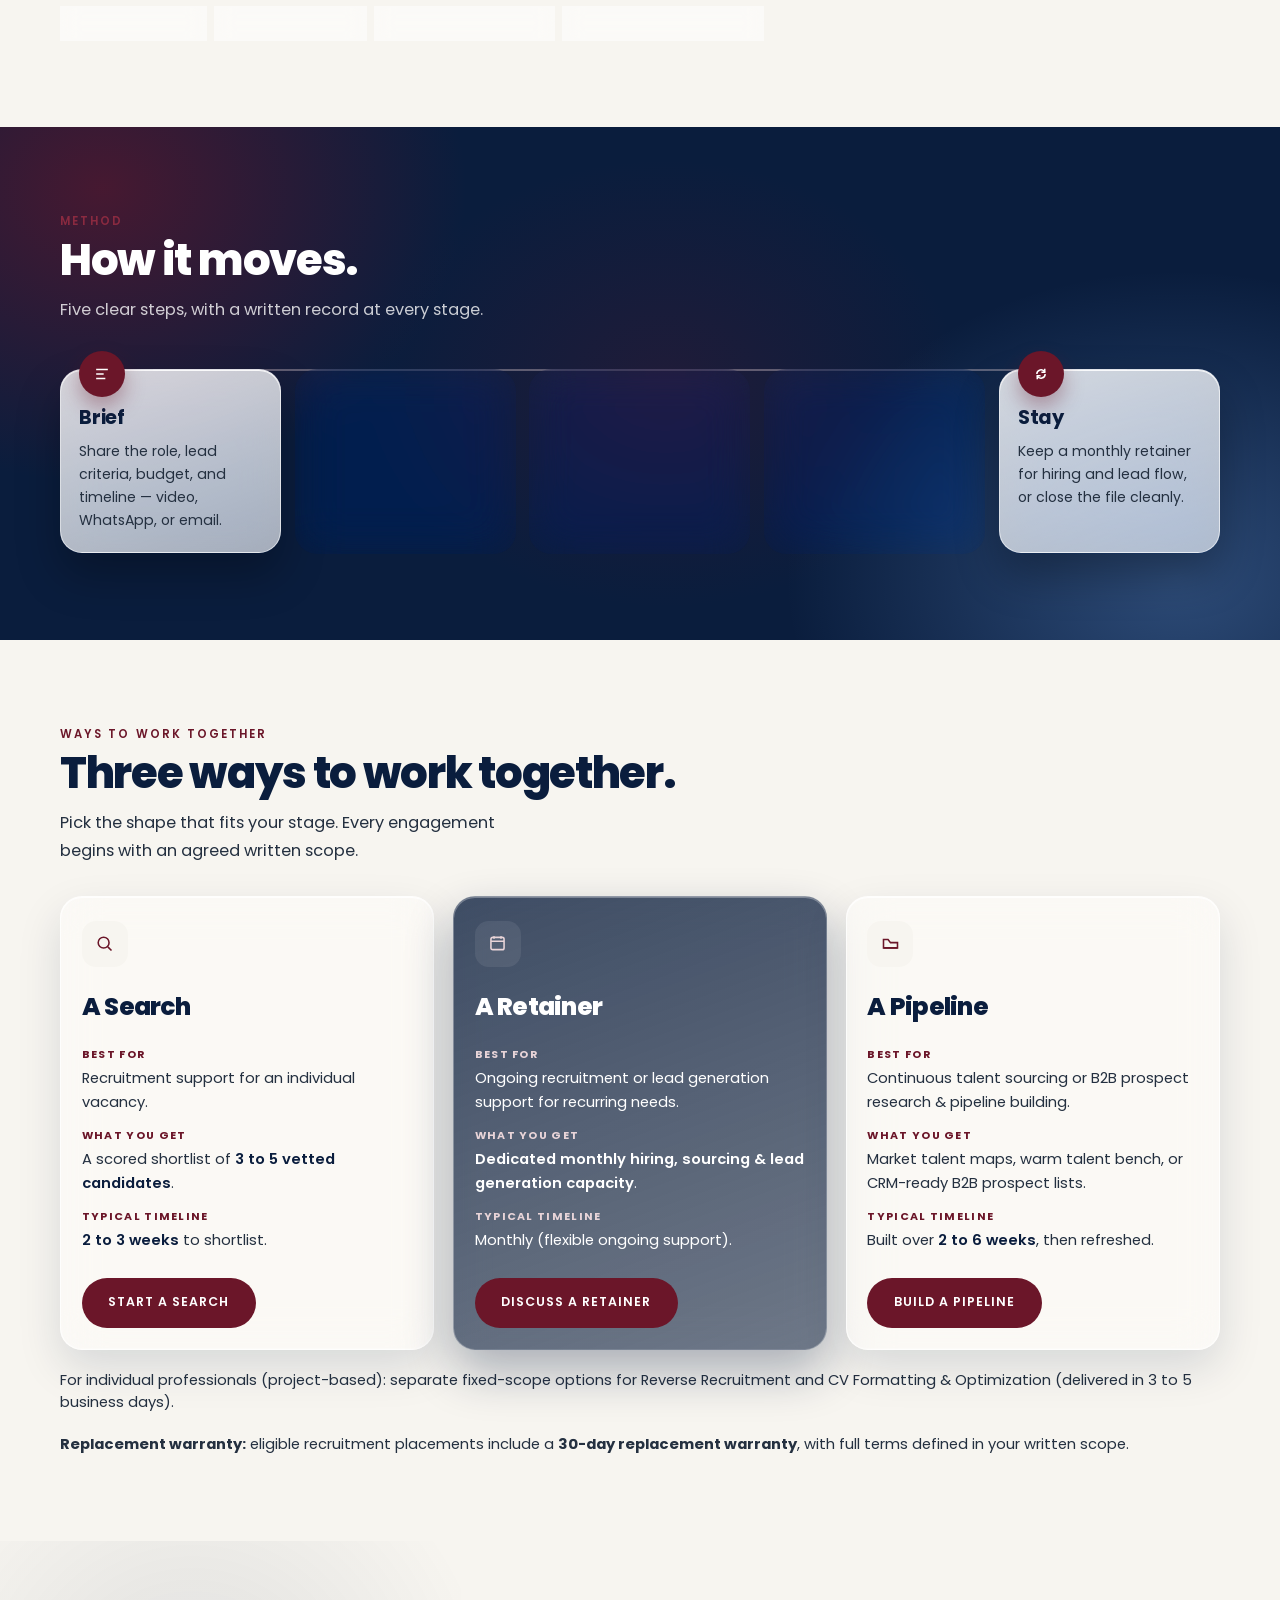
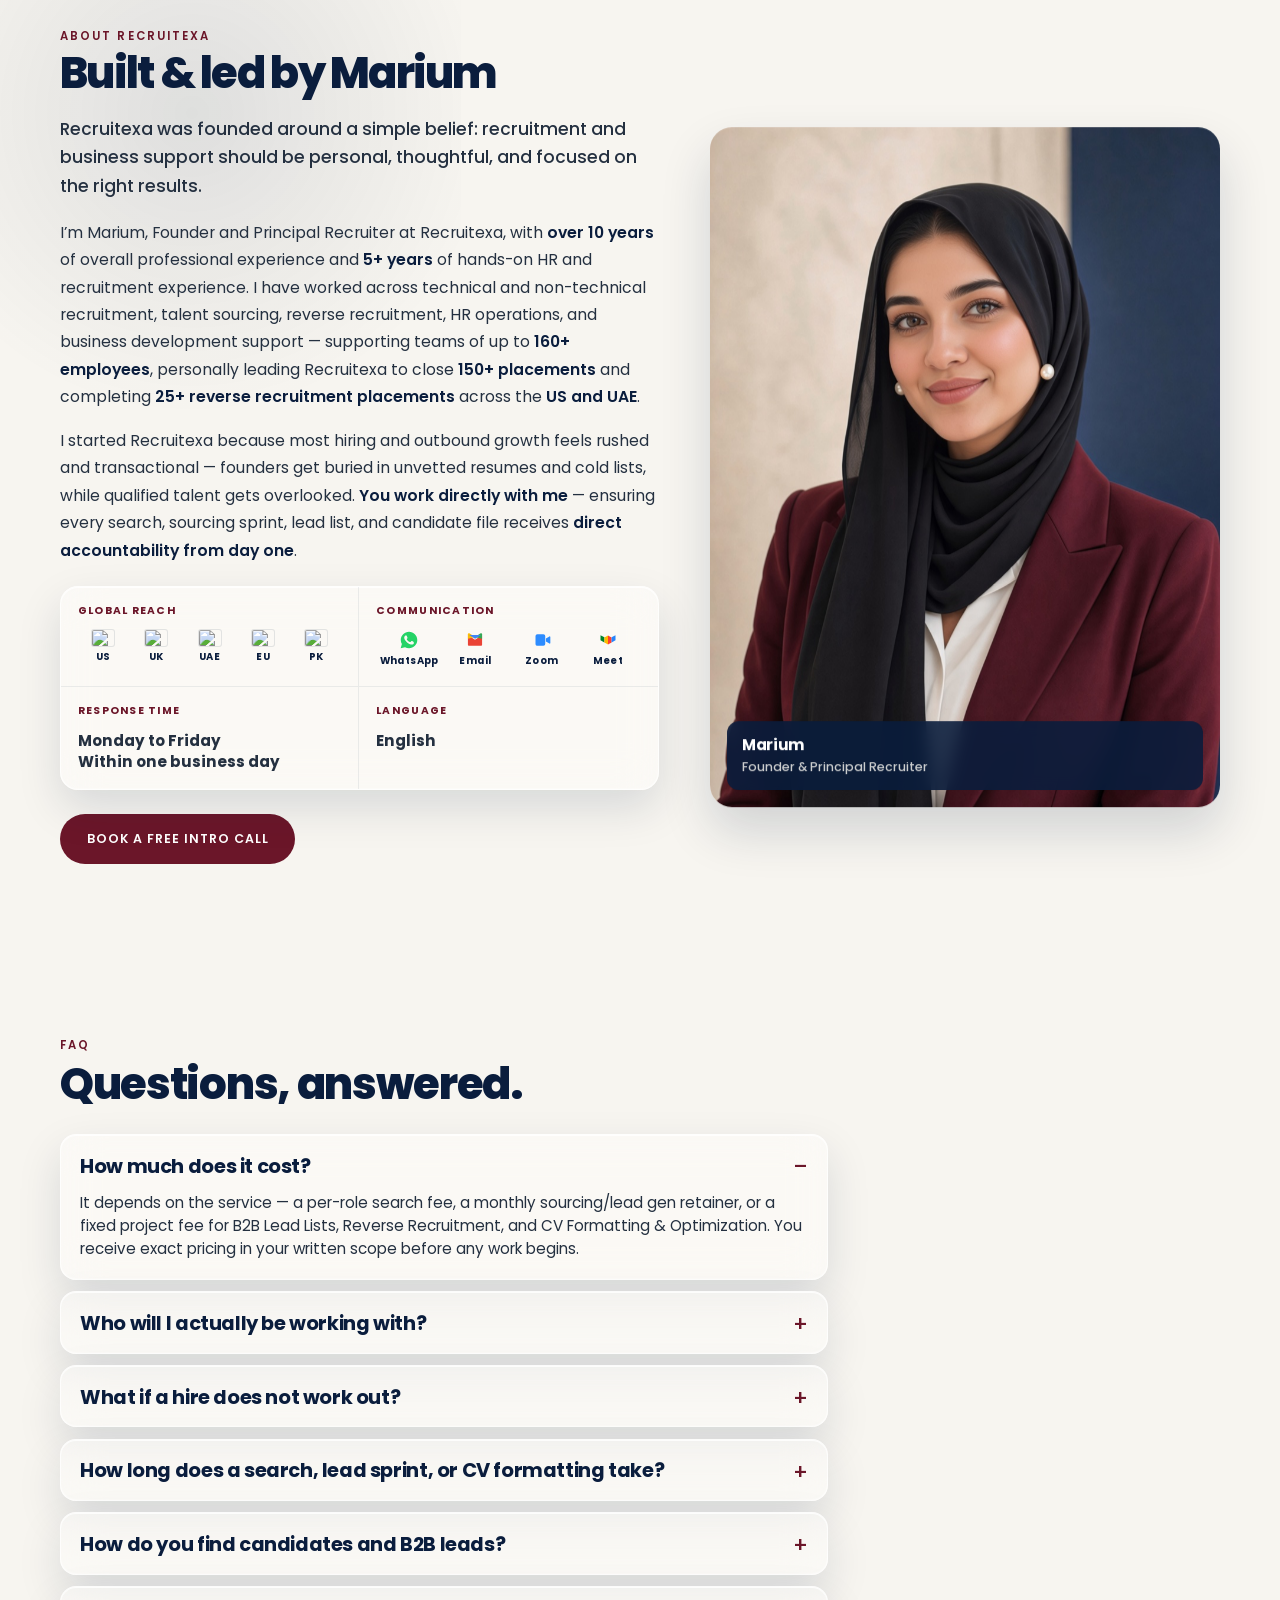
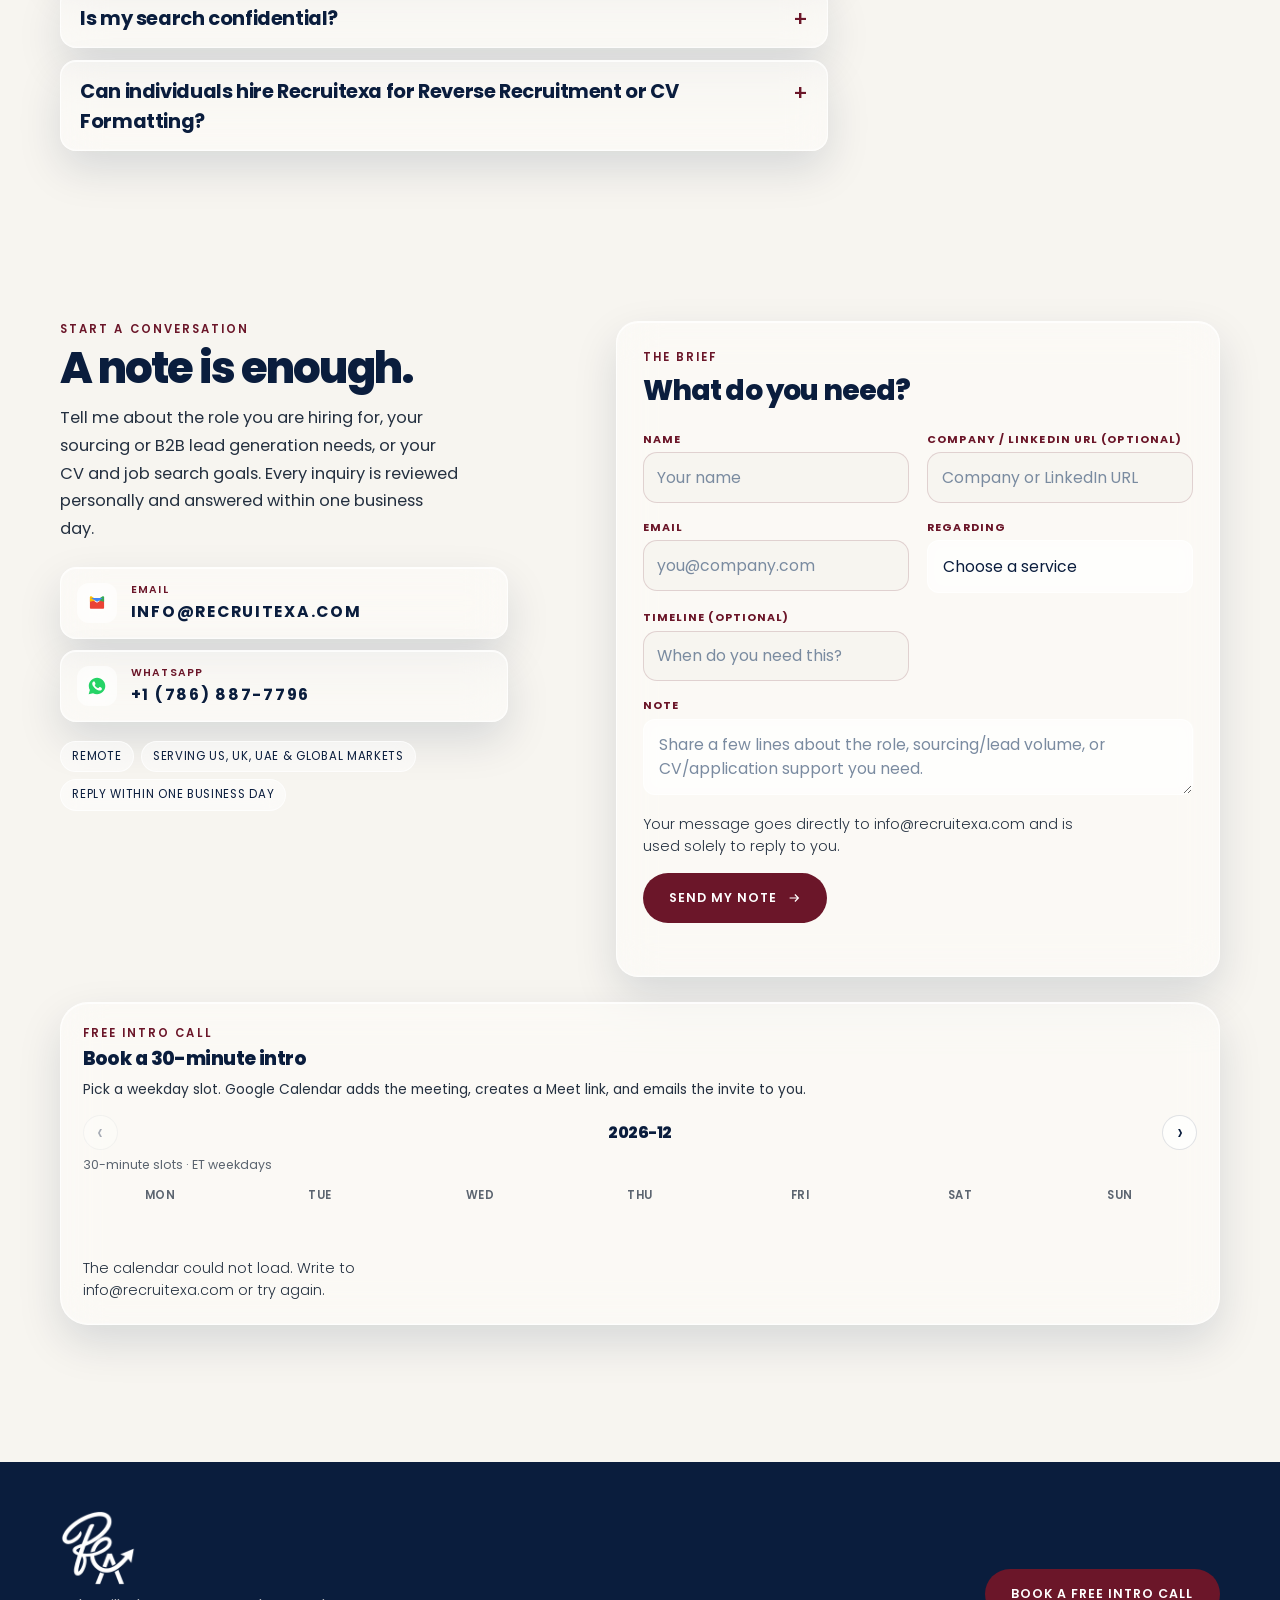
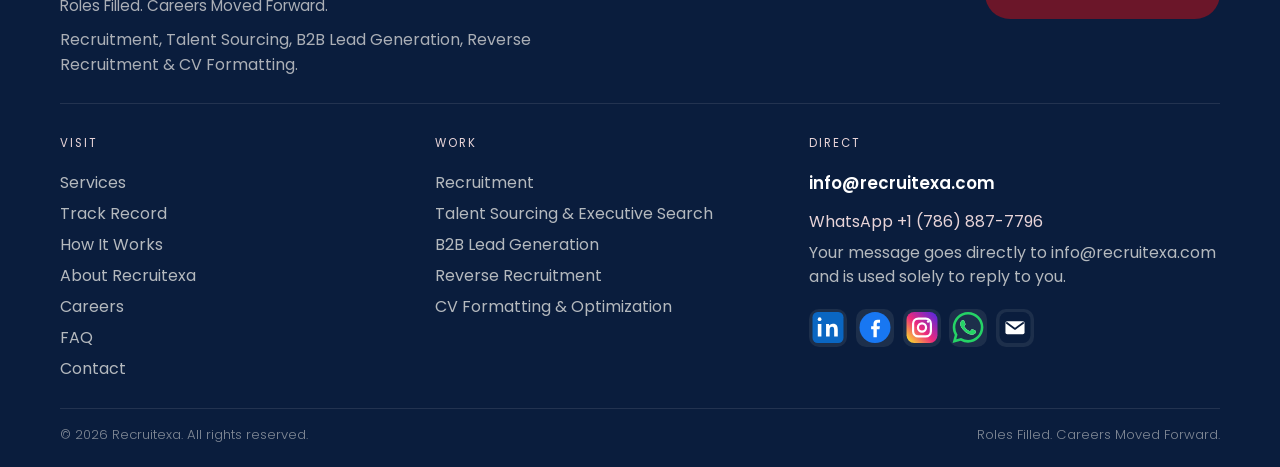
==== commit ce419739: "Add Google Tag Manager GTM-MP5BC5MK on public pages. Co-authored-by: Cursor <cursoragent@cursor.com>" ====
--- a/index.html
+++ b/index.html
@@ -3,6 +3,12 @@
 <head>
   <meta charset="utf-8">
   <meta name="viewport" content="width=device-width, initial-scale=1">
+  <script async src="https://www.googletagmanager.com/gtm.js?id=GTM-MP5BC5MK"></script>
+  <script>
+    window.dataLayer = window.dataLayer || [];
+    function gtag(){dataLayer.push(arguments);}
+    gtag('js', new Date());
+  </script>
   <title>Recruitexa | Recruitment, Talent Sourcing, Lead Generation, Reverse Recruitment &amp; CV Formatting.</title>
   <meta name="description" content="Recruitexa has 150+ successful placements with hands-on recruitment experience across US Federal (SAM.gov), Tech, Sales, Brokerage, Finance, Admin &amp; Operations. Scored shortlists in 2 to 3 weeks with a clear written scope.">
   <meta name="theme-color" content="#0A1D3D">
@@ -29,6 +35,7 @@
   <link rel="stylesheet" href="styles.css?v=112">
 </head>
 <body data-email="info@recruitexa.com">
+  <noscript><iframe src="https://www.googletagmanager.com/ns.html?id=GTM-MP5BC5MK" height="0" width="0" style="display:none;visibility:hidden"></iframe></noscript>
   <svg class="sprite" aria-hidden="true">
     <symbol id="logo-in" viewBox="0 0 24 24">
       <rect width="24" height="24" rx="4" fill="#0A66C2"/>
--- a/styles.css
+++ b/styles.css
@@ -2114,7 +2114,7 @@
   color: var(--blue-deep);
 }
 
-.field input,
+.field input:not([type="checkbox"]):not([type="radio"]):not([type="file"]):not([type="hidden"]),
 .field select,
 .field textarea {
   width: 100%;
@@ -2126,6 +2126,18 @@
   appearance: none;
   outline: none;
   transition: border-color 0.25s ease, box-shadow 0.25s ease;
+}
+
+.field input[type="checkbox"],
+.field input[type="radio"] {
+  appearance: auto;
+  width: 1.15rem;
+  height: 1.15rem;
+  margin: 0;
+  padding: 0;
+  flex: none;
+  accent-color: #0A1D3D;
+  border-radius: 4px;
 }
 
 .field textarea { min-height: 120px; resize: vertical; }
@@ -6718,6 +6730,74 @@
 }
 .career-job p { margin: 0; color: #5c6570; }
 .career-job .btn { margin-top: 0.9rem; }
+
+.job-q-list {
+  display: grid;
+  gap: 0.65rem;
+  grid-column: 1 / -1;
+}
+.job-q-row {
+  display: grid;
+  grid-template-columns: 1fr auto auto;
+  gap: 0.55rem;
+  align-items: center;
+}
+.job-q-row input[type="text"] {
+  width: 100%;
+  background: var(--sky, #f4f7fb);
+  border: 1px solid var(--line, rgba(10, 29, 61, 0.12));
+  border-radius: 14px;
+  padding: 0.78rem 0.85rem;
+  color: #0A1D3D;
+}
+.job-q-check {
+  display: flex;
+  align-items: center;
+  gap: 0.4rem;
+  margin: 0;
+  white-space: nowrap;
+  font-size: 0.86rem;
+  color: #0A1D3D;
+}
+.job-q-check input {
+  appearance: auto;
+  width: 1.15rem;
+  height: 1.15rem;
+  margin: 0;
+  accent-color: #0A1D3D;
+}
+.job-q-remove {
+  border: 1px solid rgba(10, 29, 61, 0.12);
+  background: #fff;
+  color: #6B1629;
+  border-radius: 999px;
+  padding: 0.45rem 0.75rem;
+  font-size: 0.8rem;
+  font-weight: 650;
+  cursor: pointer;
+}
+.job-q-add {
+  display: inline-flex;
+  align-items: center;
+  justify-content: center;
+  margin-top: 0.7rem;
+  padding: 0.7rem 1.1rem;
+  border: 0;
+  border-radius: 999px;
+  background: #0A1D3D;
+  color: #fff;
+  font-size: 0.9rem;
+  font-weight: 650;
+  cursor: pointer;
+  width: auto;
+  justify-self: start;
+  grid-column: 1 / -1;
+}
+.job-q-add:hover { background: #6B1629; }
+@media (max-width: 640px) {
+  .job-q-row { grid-template-columns: 1fr auto; }
+  .job-q-remove { grid-column: 2; }
+}
 .career-job .apply-needs { margin: 0.7rem 0 0; }
 .apply-needs {
   margin: 0 0 1rem;
